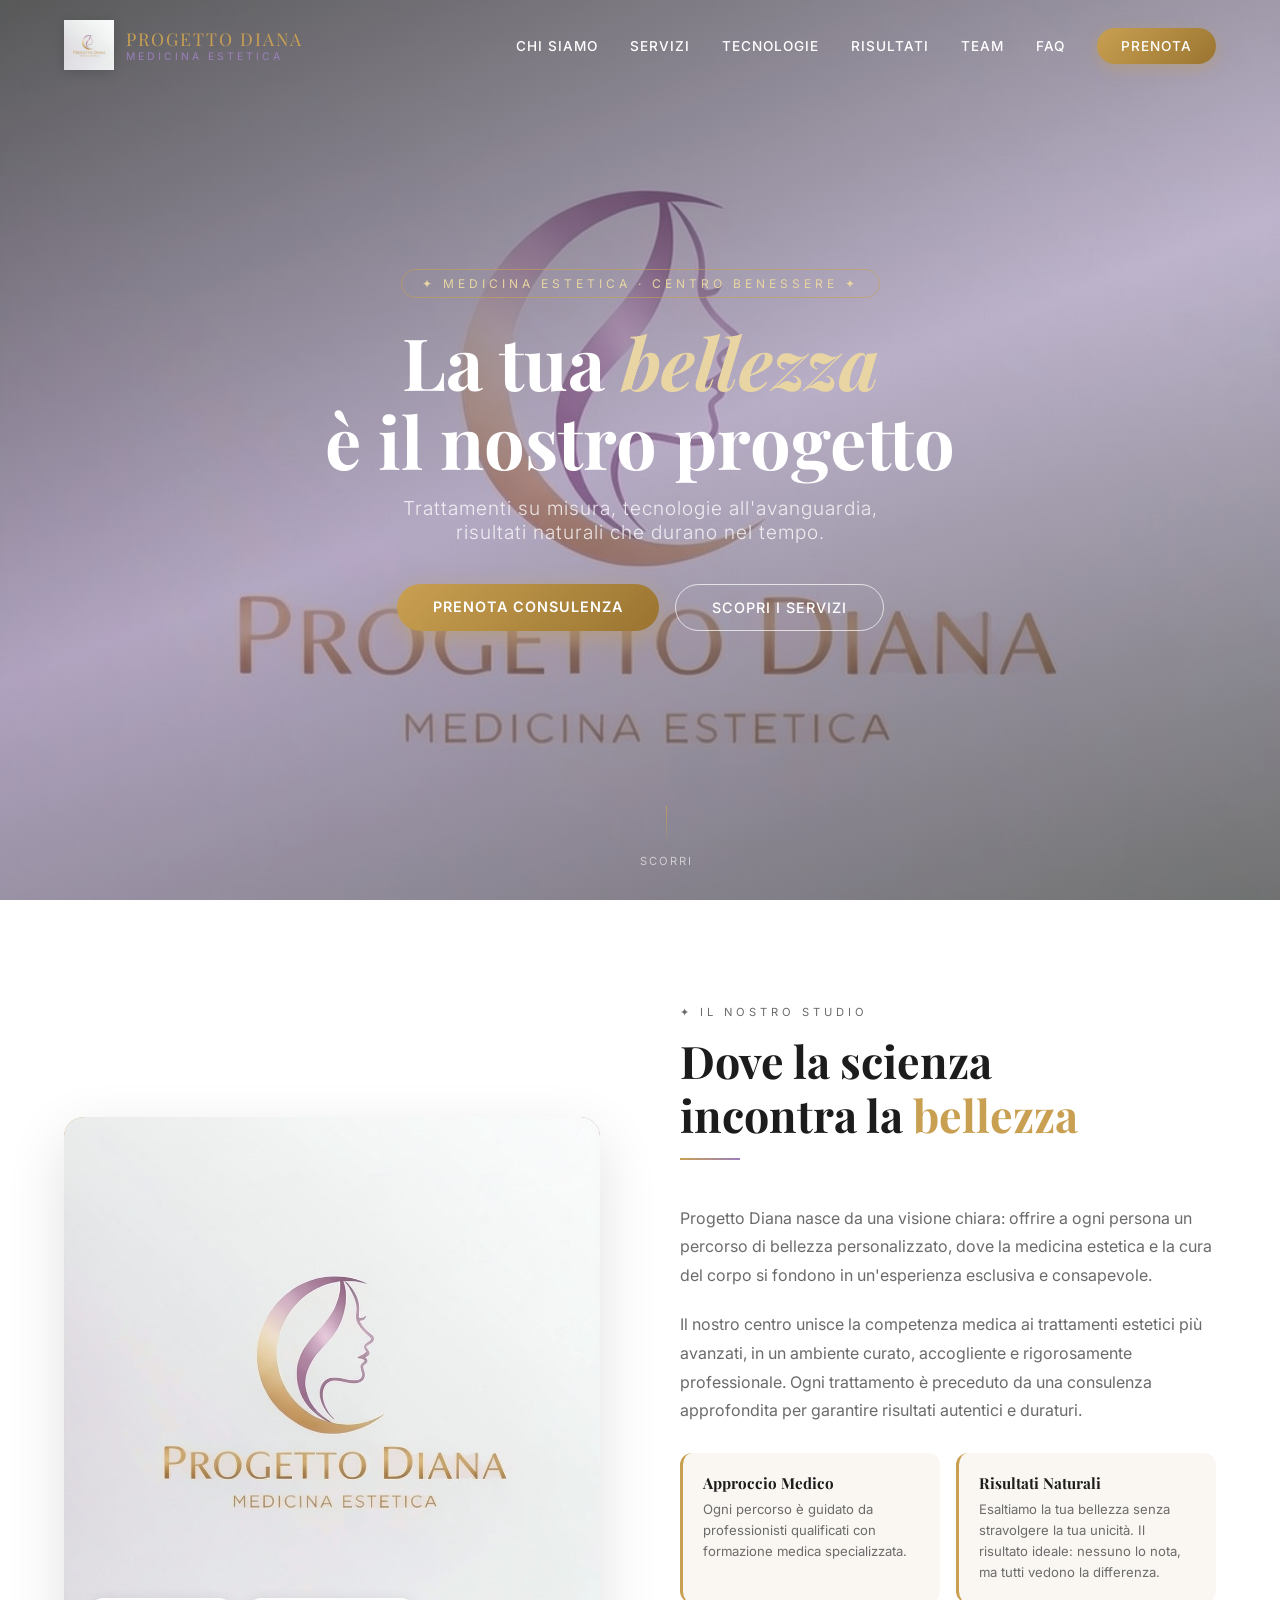
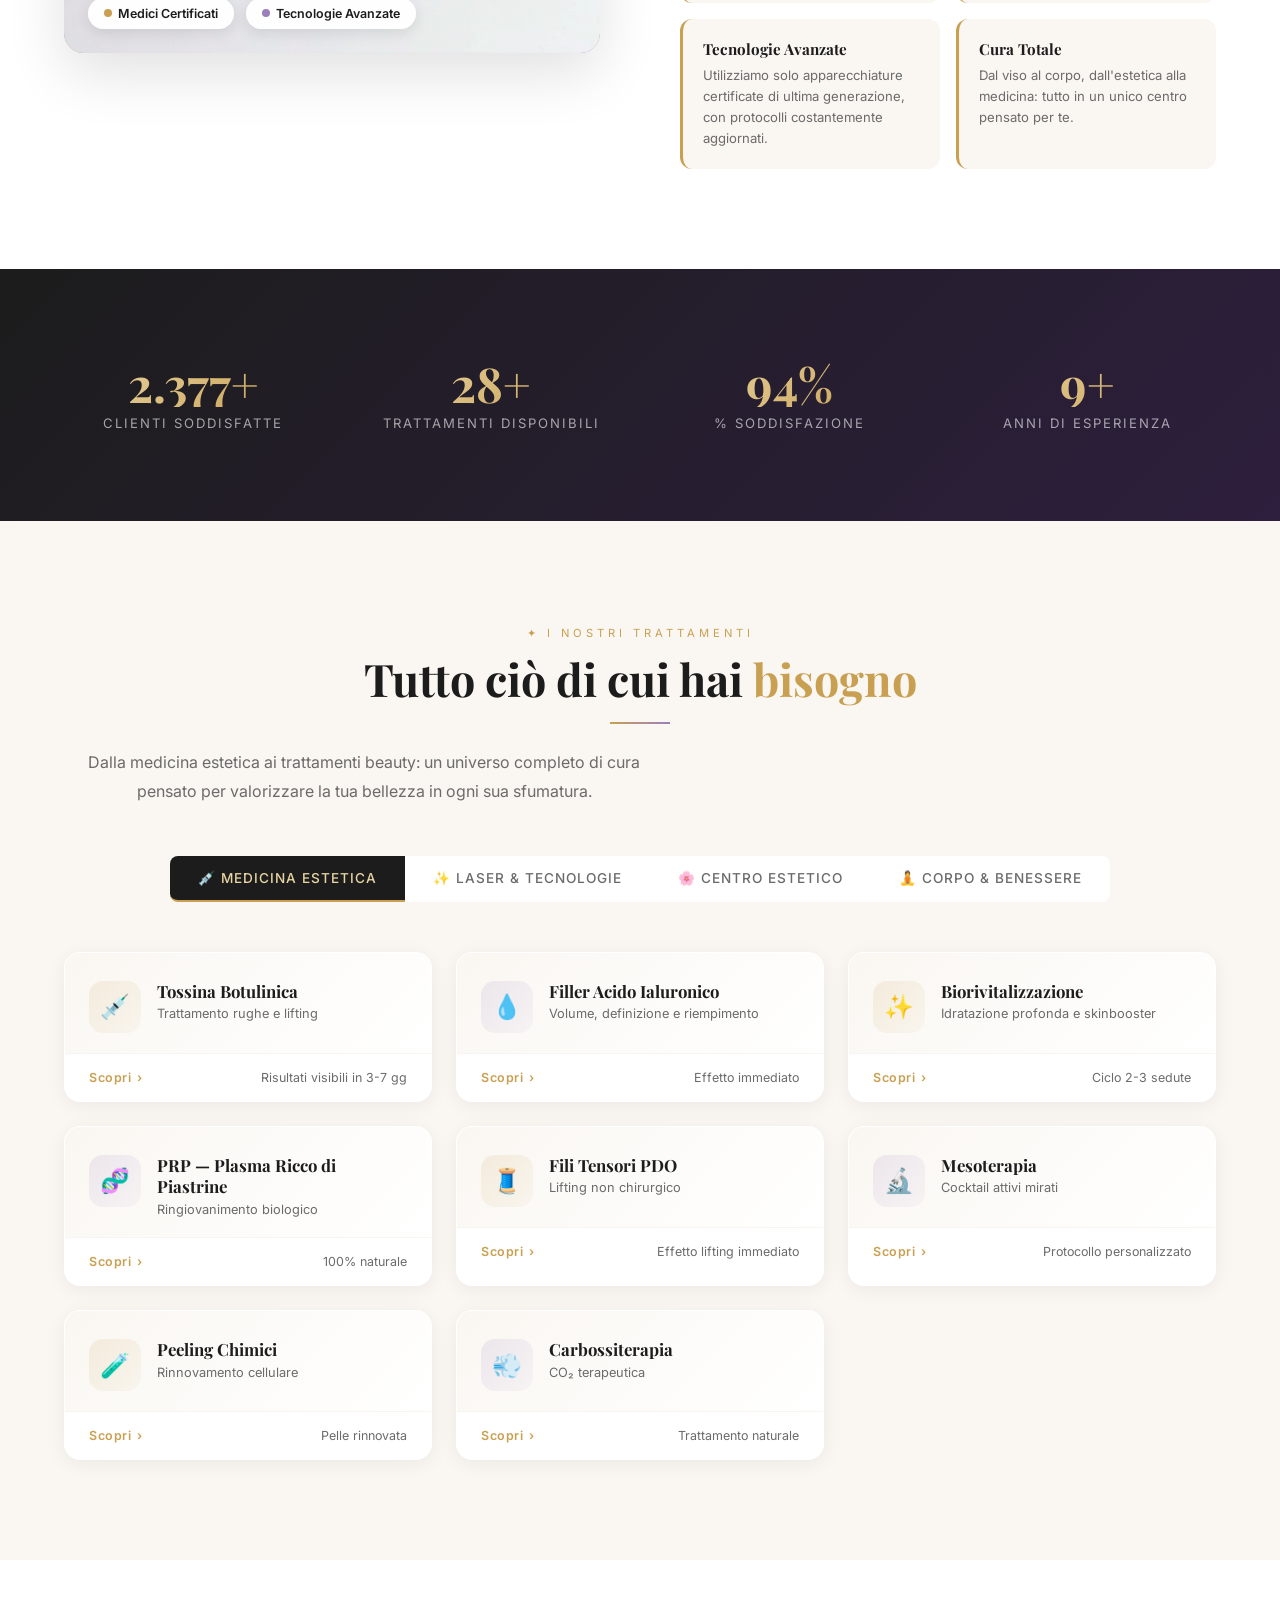
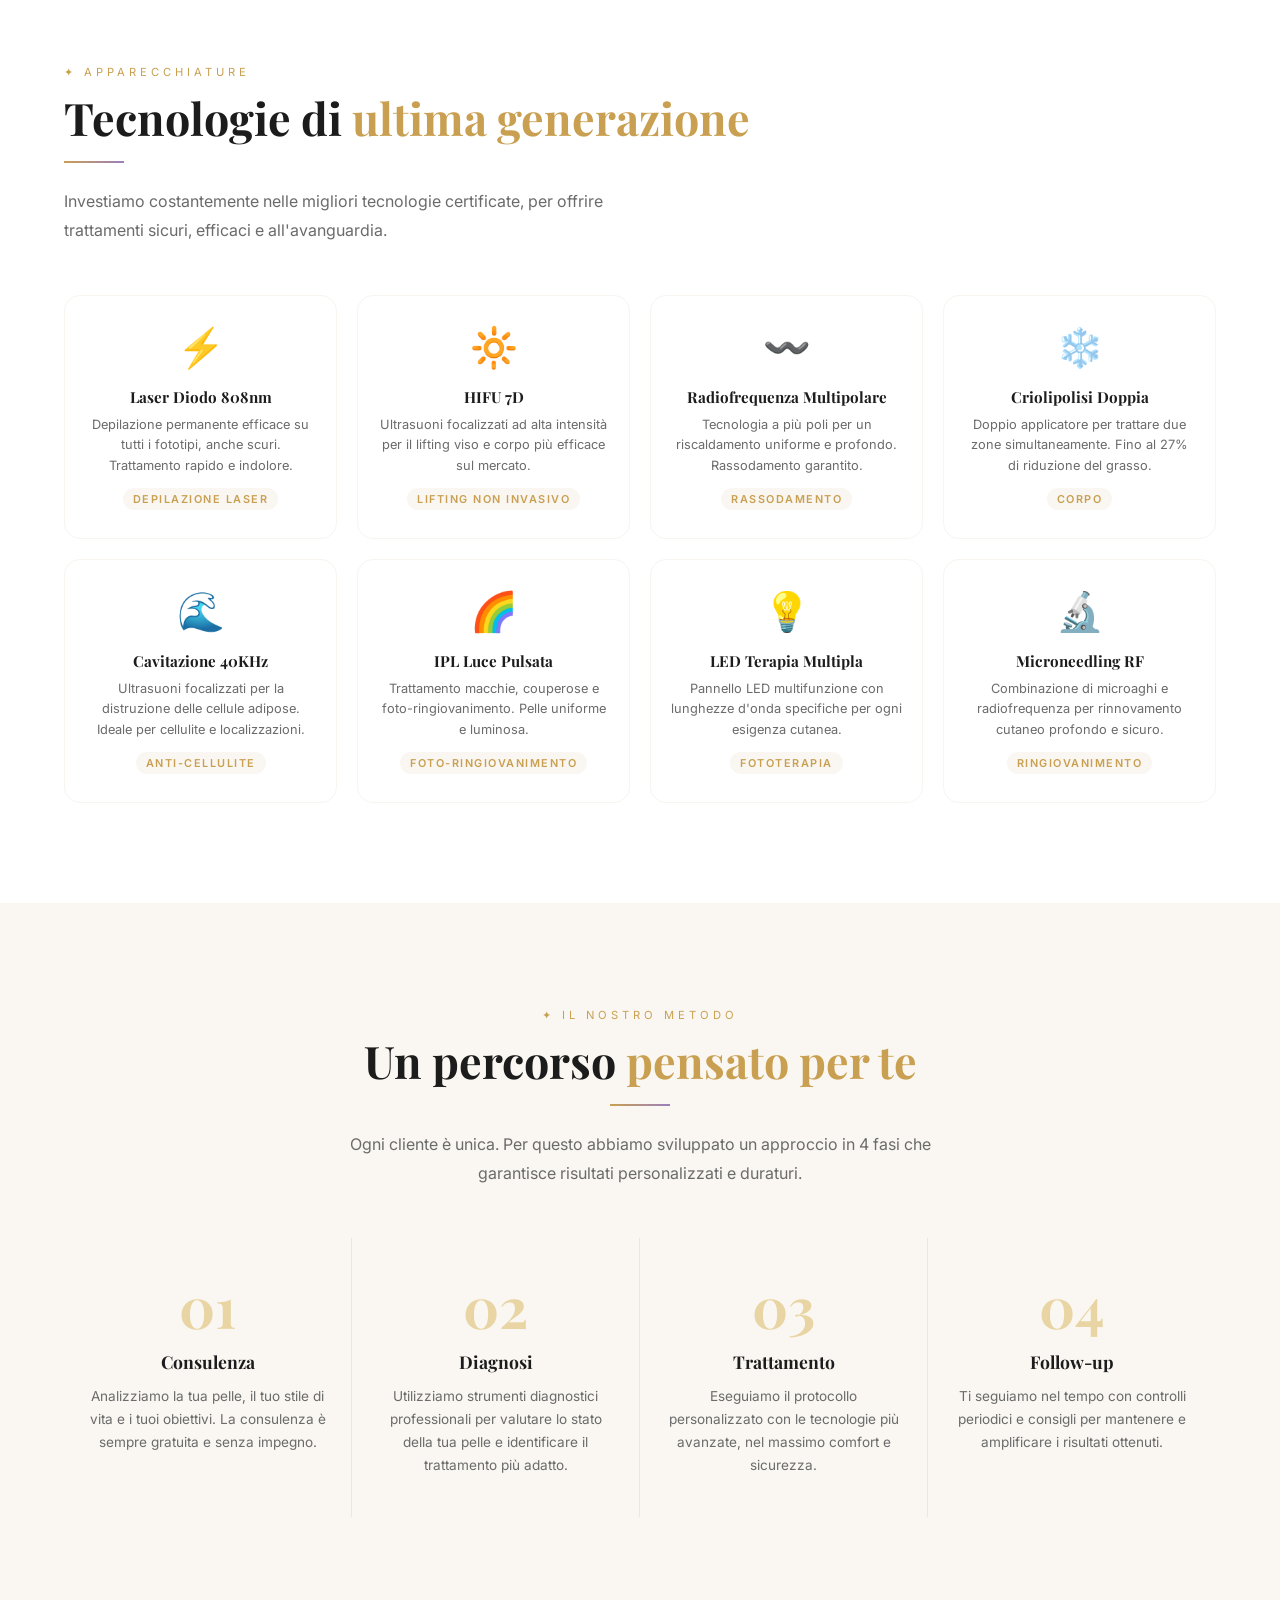
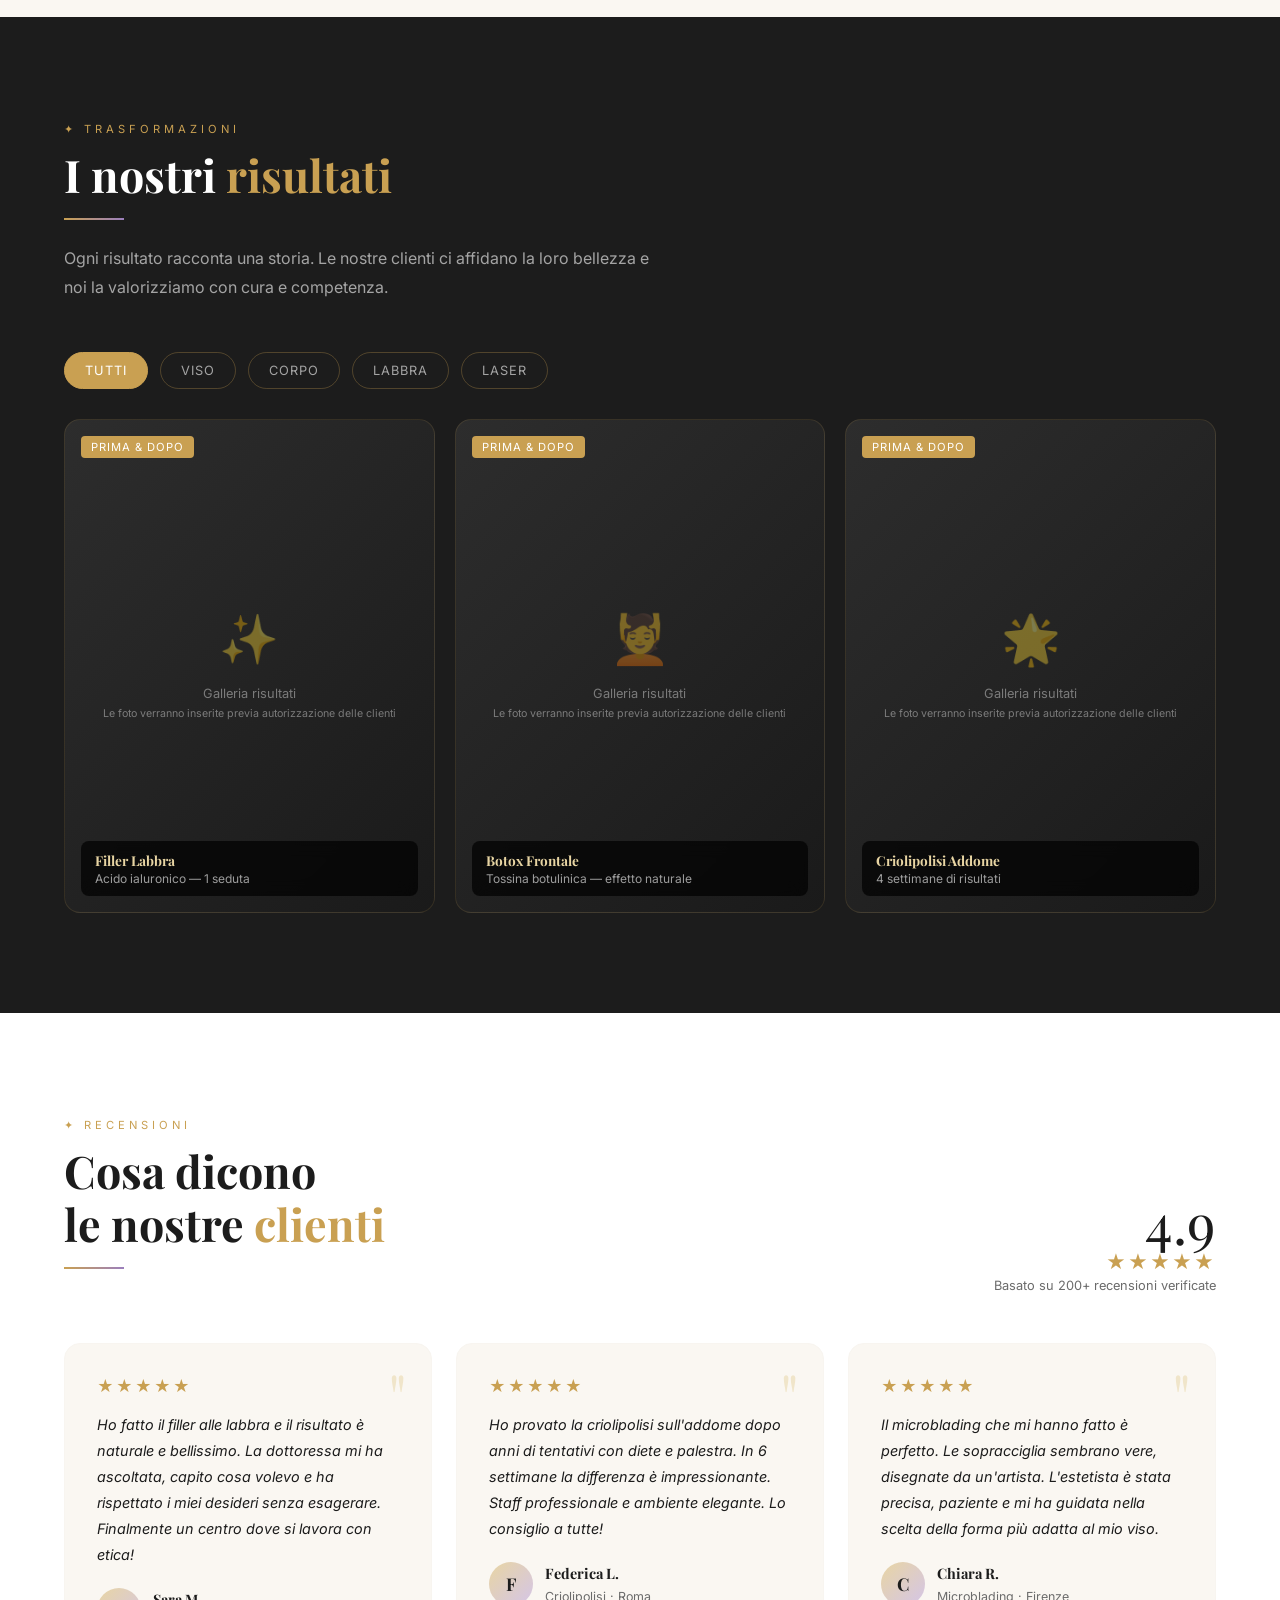
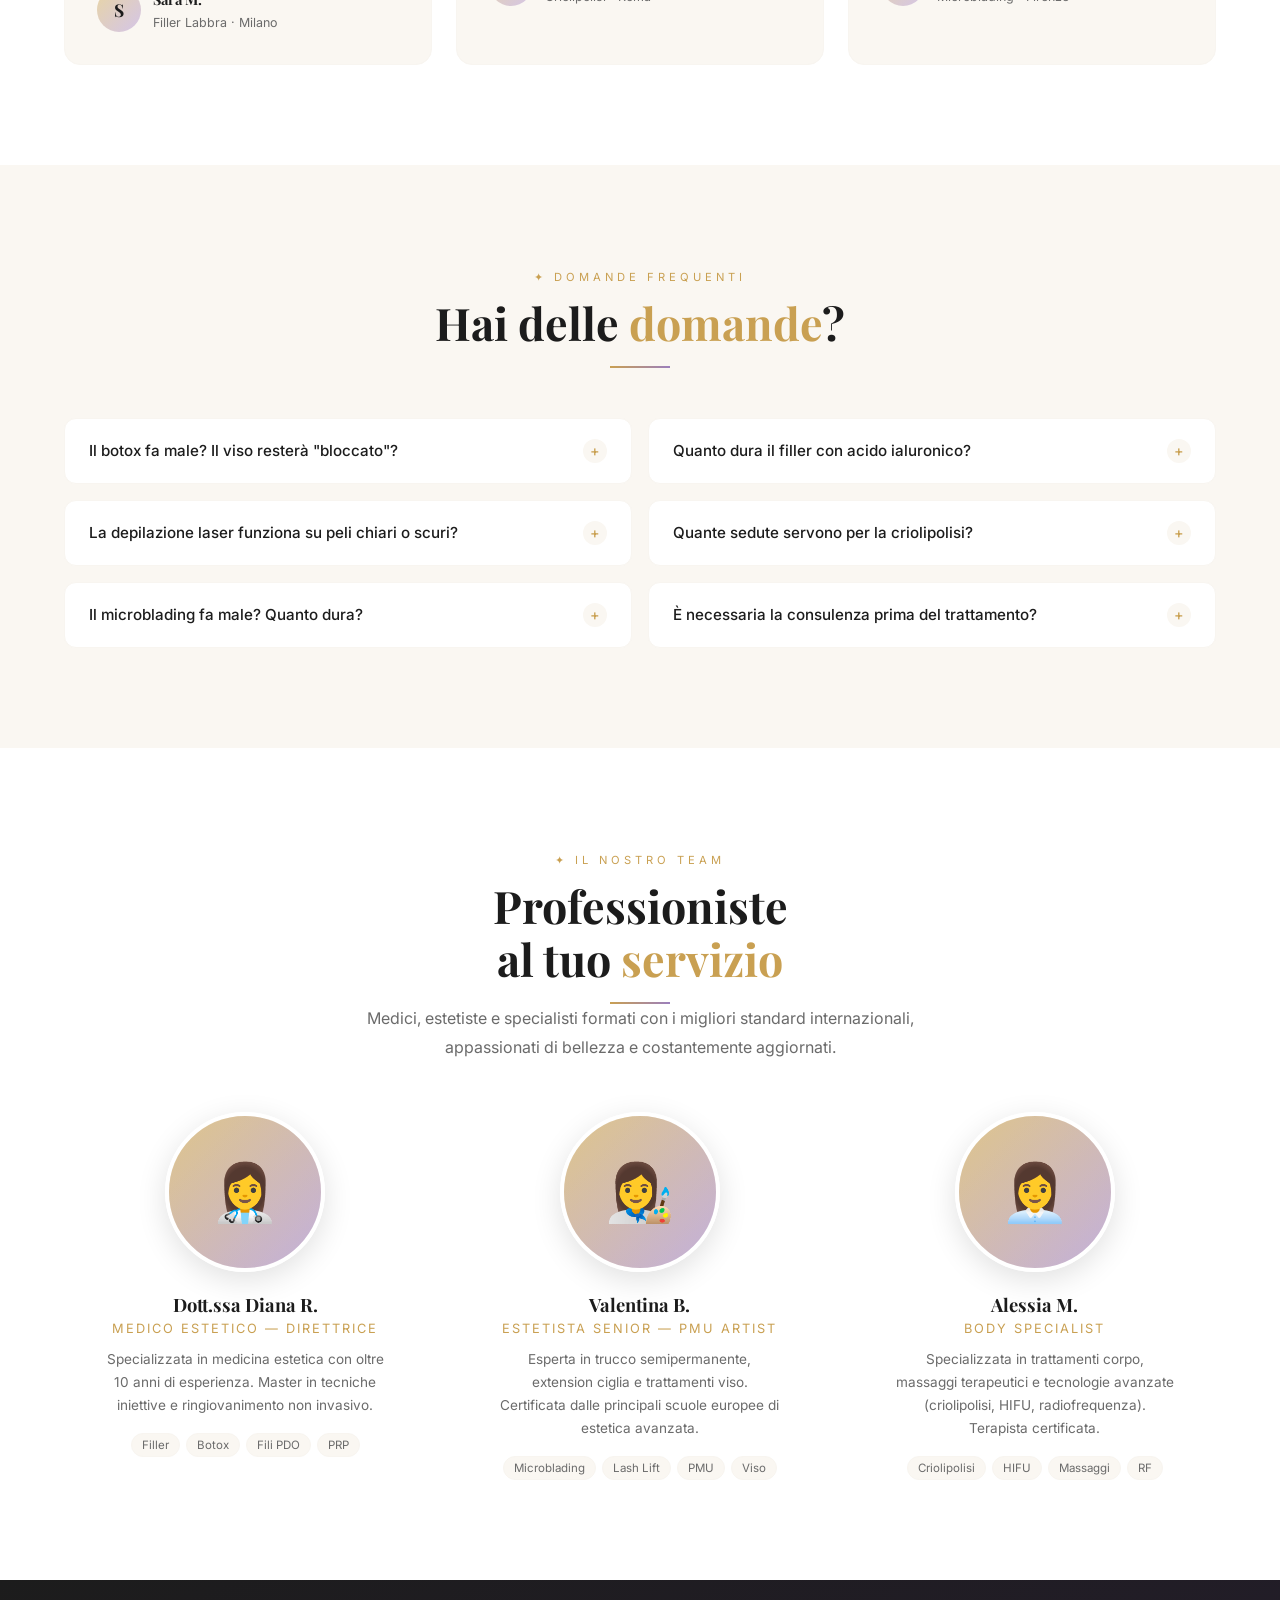
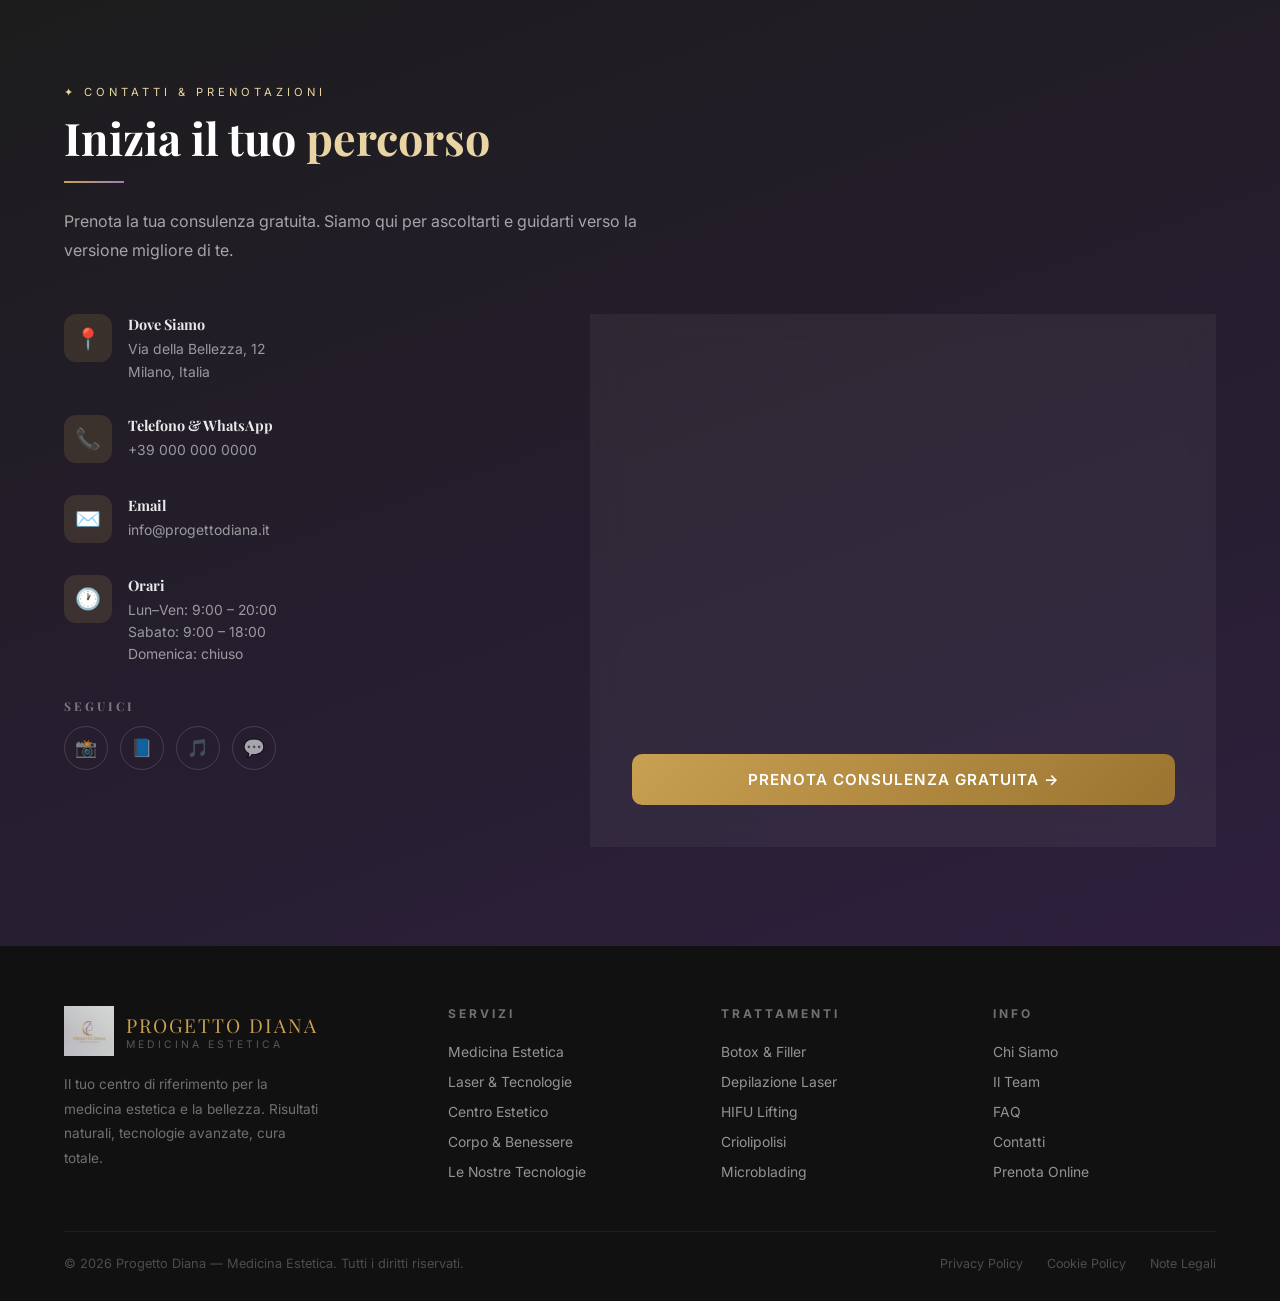
==== index.html @ bbbc9bb2 "Add Italian landing page and assets Add a new one-page Italian landing site for "Progetto Diana — Me" ====
<!DOCTYPE html>
<html lang="it">
<head>
  <meta charset="UTF-8">
  <meta name="viewport" content="width=device-width, initial-scale=1.0">
  <title>Progetto Diana — Medicina Estetica</title>
  <meta name="description" content="Progetto Diana — Centro di medicina estetica e bellezza. Trattamenti viso, corpo, laser, filler, botox e molto altro. Risultati naturali, tecnologia avanzata.">
  <link rel="preconnect" href="https://fonts.googleapis.com">
  <link href="https://fonts.googleapis.com/css2?family=Playfair+Display:ital,wght@0,400;0,600;0,700;1,400&family=Inter:wght@300;400;500;600&display=swap" rel="stylesheet">
  <style>
    :root {
      --gold: #C9A052;
      --gold-light: #E8D5A3;
      --gold-dark: #9A7430;
      --purple: #9B7FBD;
      --purple-light: #D4C5E8;
      --purple-dark: #6B4F8D;
      --dark: #1C1C1C;
      --gray: #6B6B6B;
      --light: #F8F5F0;
      --white: #FFFFFF;
      --cream: #FAF7F2;
    }
    *, *::before, *::after { box-sizing: border-box; margin: 0; padding: 0; }
    html { scroll-behavior: smooth; font-size: 16px; }
    body { font-family: 'Inter', sans-serif; background: var(--cream); color: var(--dark); overflow-x: hidden; }
    h1,h2,h3,h4,h5 { font-family: 'Playfair Display', serif; }
    a { text-decoration: none; color: inherit; }
    img { max-width: 100%; }

    /* LOADER */
    #loader {
      position: fixed; inset: 0; background: var(--dark); display: flex; align-items: center; justify-content: center;
      z-index: 9999; transition: opacity 0.6s ease, visibility 0.6s ease;
    }
    #loader.hidden { opacity: 0; visibility: hidden; }
    .loader-logo { width: 120px; animation: pulse 1.5s ease-in-out infinite; }
    @keyframes pulse { 0%,100%{opacity:0.4;transform:scale(0.95)} 50%{opacity:1;transform:scale(1.05)} }

    /* NAV */
    nav {
      position: fixed; top: 0; left: 0; right: 0; z-index: 1000;
      padding: 20px 5%; display: flex; align-items: center; justify-content: space-between;
      transition: all 0.4s ease;
    }
    nav.scrolled {
      background: rgba(250,247,242,0.97); backdrop-filter: blur(12px);
      padding: 12px 5%; box-shadow: 0 2px 30px rgba(0,0,0,0.08);
    }
    .nav-logo { display: flex; align-items: center; gap: 12px; }
    .nav-logo img { height: 50px; width: auto; filter: drop-shadow(0 2px 6px rgba(0,0,0,0.15)); }
    .nav-logo-text { display: flex; flex-direction: column; }
    .nav-logo-text span:first-child { font-family: 'Playfair Display', serif; font-size: 1.1rem; color: var(--gold); letter-spacing: 2px; text-transform: uppercase; }
    .nav-logo-text span:last-child { font-size: 0.65rem; color: var(--purple); letter-spacing: 3px; text-transform: uppercase; }
    .nav-links { display: flex; gap: 32px; list-style: none; }
    .nav-links a { font-size: 0.85rem; font-weight: 500; letter-spacing: 1px; text-transform: uppercase; color: var(--white); transition: color 0.3s; }
    nav.scrolled .nav-links a { color: var(--dark); }
    .nav-links a:hover { color: var(--gold); }
    .nav-cta {
      background: linear-gradient(135deg, var(--gold), var(--gold-dark));
      color: var(--white) !important; padding: 10px 24px; border-radius: 50px;
      font-size: 0.85rem; font-weight: 600; letter-spacing: 1px; text-transform: uppercase;
      transition: all 0.3s; box-shadow: 0 4px 15px rgba(201,160,82,0.4);
    }
    .nav-cta:hover { transform: translateY(-2px); box-shadow: 0 6px 20px rgba(201,160,82,0.5); }
    .hamburger { display: none; flex-direction: column; gap: 5px; cursor: pointer; z-index: 1001; }
    .hamburger span { width: 24px; height: 2px; background: var(--white); transition: all 0.3s; border-radius: 2px; }
    nav.scrolled .hamburger span { background: var(--dark); }
    .hamburger.open span:nth-child(1) { transform: translateY(7px) rotate(45deg); }
    .hamburger.open span:nth-child(2) { opacity: 0; }
    .hamburger.open span:nth-child(3) { transform: translateY(-7px) rotate(-45deg); }
    .mobile-menu {
      display: none; position: fixed; inset: 0; background: var(--dark); z-index: 999;
      flex-direction: column; align-items: center; justify-content: center; gap: 32px;
    }
    .mobile-menu.open { display: flex; }
    .mobile-menu a { font-family: 'Playfair Display', serif; font-size: 1.8rem; color: var(--white); transition: color 0.3s; }
    .mobile-menu a:hover { color: var(--gold); }

    /* HERO */
    #hero {
      position: relative; height: 100vh; min-height: 600px;
      display: flex; align-items: center; justify-content: center; overflow: hidden;
    }
    #hero-video {
      position: absolute; inset: 0; width: 100%; height: 100%; object-fit: cover; z-index: 0;
    }
    .hero-overlay {
      position: absolute; inset: 0; z-index: 1;
      background: linear-gradient(160deg, rgba(28,28,28,0.7) 0%, rgba(107,79,141,0.4) 50%, rgba(28,28,28,0.6) 100%);
    }
    .hero-content {
      position: relative; z-index: 2; text-align: center; padding: 0 20px; max-width: 800px;
    }
    .hero-tag {
      display: inline-block; border: 1px solid rgba(201,160,82,0.6);
      color: var(--gold-light); font-size: 0.75rem; letter-spacing: 4px; text-transform: uppercase;
      padding: 6px 20px; border-radius: 50px; margin-bottom: 24px;
      animation: fadeUp 0.8s ease both 0.3s;
    }
    .hero-title {
      font-size: clamp(2.4rem, 6vw, 4.5rem); color: var(--white);
      line-height: 1.1; margin-bottom: 16px;
      animation: fadeUp 0.8s ease both 0.5s;
    }
    .hero-title em { color: var(--gold-light); font-style: italic; }
    .hero-sub {
      font-size: clamp(1rem, 2vw, 1.2rem); color: rgba(255,255,255,0.8);
      font-weight: 300; letter-spacing: 1px; margin-bottom: 40px;
      animation: fadeUp 0.8s ease both 0.7s;
    }
    .hero-btns { display: flex; gap: 16px; justify-content: center; flex-wrap: wrap; animation: fadeUp 0.8s ease both 0.9s; }
    .btn-primary {
      background: linear-gradient(135deg, var(--gold), var(--gold-dark));
      color: var(--white); padding: 14px 36px; border-radius: 50px;
      font-weight: 600; font-size: 0.9rem; letter-spacing: 1px; text-transform: uppercase;
      transition: all 0.3s; box-shadow: 0 6px 25px rgba(201,160,82,0.45);
    }
    .btn-primary:hover { transform: translateY(-3px); box-shadow: 0 10px 30px rgba(201,160,82,0.55); }
    .btn-outline {
      border: 1.5px solid rgba(255,255,255,0.7); color: var(--white);
      padding: 14px 36px; border-radius: 50px; font-weight: 500; font-size: 0.9rem;
      letter-spacing: 1px; text-transform: uppercase; transition: all 0.3s;
    }
    .btn-outline:hover { background: rgba(255,255,255,0.15); border-color: var(--gold); color: var(--gold-light); }
    .hero-scroll {
      position: absolute; bottom: 32px; left: 50%; transform: translateX(-50%);
      z-index: 2; display: flex; flex-direction: column; align-items: center; gap: 8px;
      color: rgba(255,255,255,0.6); font-size: 0.7rem; letter-spacing: 2px; text-transform: uppercase;
      animation: fadeUp 1s ease both 1.2s;
    }
    .scroll-line {
      width: 1px; height: 40px;
      background: linear-gradient(to bottom, rgba(201,160,82,0.8), transparent);
      animation: scrollAnim 2s ease-in-out infinite;
    }
    @keyframes scrollAnim { 0%{opacity:1;transform:scaleY(1) translateY(0)} 100%{opacity:0;transform:scaleY(0.5) translateY(20px)} }
    @keyframes fadeUp { from{opacity:0;transform:translateY(30px)} to{opacity:1;transform:translateY(0)} }

    /* SECTIONS */
    section { padding: 100px 5%; }
    .section-tag {
      display: inline-block; font-size: 0.7rem; letter-spacing: 4px; text-transform: uppercase;
      color: var(--gold); margin-bottom: 12px;
    }
    .section-title { font-size: clamp(1.8rem, 3.5vw, 2.8rem); color: var(--dark); margin-bottom: 16px; line-height: 1.2; }
    .section-title span { color: var(--gold); }
    .section-line {
      width: 60px; height: 2px; margin-bottom: 24px;
      background: linear-gradient(to right, var(--gold), var(--purple));
    }
    .section-desc { font-size: 1rem; color: var(--gray); line-height: 1.8; max-width: 600px; }

    /* ABOUT */
    #about { background: var(--white); }
    .about-grid { display: grid; grid-template-columns: 1fr 1fr; gap: 80px; align-items: center; }
    .about-img-wrap {
      position: relative; border-radius: 20px; overflow: hidden;
      box-shadow: 0 20px 60px rgba(0,0,0,0.12);
    }
    .about-img-wrap::before {
      content: ''; position: absolute; inset: -2px; z-index: -1; border-radius: 22px;
      background: linear-gradient(135deg, var(--gold), var(--purple));
    }
    .about-img-wrap img { width: 100%; display: block; border-radius: 18px; }
    .about-badges {
      position: absolute; bottom: 24px; left: 24px; right: 24px;
      display: flex; gap: 12px; flex-wrap: wrap;
    }
    .badge {
      background: rgba(255,255,255,0.95); backdrop-filter: blur(8px);
      border-radius: 50px; padding: 8px 16px; font-size: 0.78rem;
      font-weight: 600; color: var(--dark); box-shadow: 0 4px 15px rgba(0,0,0,0.1);
      display: flex; align-items: center; gap: 6px;
    }
    .badge .dot { width: 8px; height: 8px; border-radius: 50%; }
    .dot-gold { background: var(--gold); }
    .dot-purple { background: var(--purple); }
    .about-text { display: flex; flex-direction: column; gap: 20px; }
    .about-text p { color: var(--gray); line-height: 1.8; }
    .about-values { display: grid; grid-template-columns: 1fr 1fr; gap: 16px; margin-top: 8px; }
    .value-card {
      background: var(--cream); border-radius: 12px; padding: 20px;
      border-left: 3px solid var(--gold); transition: transform 0.3s;
    }
    .value-card:hover { transform: translateX(4px); }
    .value-card h4 { font-size: 0.95rem; color: var(--dark); margin-bottom: 6px; }
    .value-card p { font-size: 0.82rem; color: var(--gray); line-height: 1.6; }

    /* STATS */
    #stats { background: linear-gradient(135deg, var(--dark) 0%, #2d1f3d 100%); padding: 70px 5%; }
    .stats-grid { display: grid; grid-template-columns: repeat(4, 1fr); gap: 40px; text-align: center; }
    .stat-item { padding: 20px; }
    .stat-num {
      font-family: 'Playfair Display', serif; font-size: 3rem; font-weight: 700;
      background: linear-gradient(135deg, var(--gold-light), var(--gold));
      -webkit-background-clip: text; -webkit-text-fill-color: transparent; background-clip: text;
      line-height: 1;
    }
    .stat-label { color: rgba(255,255,255,0.6); font-size: 0.82rem; letter-spacing: 2px; text-transform: uppercase; margin-top: 8px; }
    .stat-sep { width: 1px; background: rgba(255,255,255,0.1); }

    /* SERVICES */
    #servizi { background: var(--cream); }
    .services-header { text-align: center; margin-bottom: 50px; }
    .services-header .section-line { margin: 0 auto 24px; }
    .tab-buttons { display: flex; justify-content: center; gap: 0; margin-bottom: 50px; flex-wrap: wrap; }
    .tab-btn {
      padding: 14px 28px; border: none; background: var(--white); cursor: pointer;
      font-family: 'Inter', sans-serif; font-size: 0.85rem; font-weight: 500; letter-spacing: 1px;
      text-transform: uppercase; color: var(--gray); transition: all 0.3s;
      border-bottom: 2px solid transparent;
    }
    .tab-btn:first-child { border-radius: 8px 0 0 8px; }
    .tab-btn:last-child { border-radius: 0 8px 8px 0; }
    .tab-btn.active { background: var(--dark); color: var(--gold-light); border-bottom-color: var(--gold); }
    .tab-panel { display: none; }
    .tab-panel.active { display: block; }
    .services-grid { display: grid; grid-template-columns: repeat(auto-fill, minmax(280px, 1fr)); gap: 24px; }
    .service-card {
      background: var(--white); border-radius: 16px; overflow: hidden;
      box-shadow: 0 4px 20px rgba(0,0,0,0.06); transition: all 0.3s; cursor: pointer;
      border: 1px solid transparent;
    }
    .service-card:hover { transform: translateY(-6px); box-shadow: 0 12px 40px rgba(0,0,0,0.12); border-color: var(--gold-light); }
    .service-card-header {
      padding: 28px 24px 20px;
      background: linear-gradient(135deg, var(--cream), var(--white));
      display: flex; align-items: flex-start; gap: 16px;
    }
    .service-icon {
      width: 52px; height: 52px; border-radius: 14px; flex-shrink: 0;
      display: flex; align-items: center; justify-content: center; font-size: 1.5rem;
    }
    .icon-gold { background: linear-gradient(135deg, rgba(201,160,82,0.15), rgba(201,160,82,0.05)); }
    .icon-purple { background: linear-gradient(135deg, rgba(155,127,189,0.15), rgba(155,127,189,0.05)); }
    .icon-dark { background: linear-gradient(135deg, rgba(28,28,28,0.08), rgba(28,28,28,0.02)); }
    .service-card-header h3 { font-size: 1.05rem; color: var(--dark); margin-bottom: 4px; line-height: 1.3; }
    .service-card-header p { font-size: 0.8rem; color: var(--gray); }
    .service-card-body { padding: 0 24px; max-height: 0; overflow: hidden; transition: max-height 0.4s ease, padding 0.3s ease; }
    .service-card.expanded .service-card-body { max-height: 300px; padding-bottom: 20px; }
    .service-card-body ul { list-style: none; display: flex; flex-direction: column; gap: 8px; margin-top: 16px; }
    .service-card-body ul li { font-size: 0.85rem; color: var(--gray); display: flex; align-items: flex-start; gap: 8px; line-height: 1.4; }
    .service-card-body ul li::before { content: '→'; color: var(--gold); font-size: 0.75rem; margin-top: 1px; flex-shrink: 0; }
    .service-card-footer { padding: 16px 24px; border-top: 1px solid var(--light); display: flex; justify-content: space-between; align-items: center; }
    .expand-btn { font-size: 0.78rem; color: var(--gold); font-weight: 600; letter-spacing: 0.5px; display: flex; align-items: center; gap: 6px; transition: gap 0.3s; }
    .service-card:hover .expand-btn { gap: 10px; }
    .expand-arrow { transition: transform 0.3s; }
    .service-card.expanded .expand-arrow { transform: rotate(90deg); }

    /* TECH SECTION */
    #tecnologie { background: var(--white); }
    .tech-grid { display: grid; grid-template-columns: repeat(auto-fill, minmax(220px, 1fr)); gap: 20px; margin-top: 50px; }
    .tech-card {
      border: 1px solid var(--light); border-radius: 16px; padding: 28px 20px; text-align: center;
      transition: all 0.3s; position: relative; overflow: hidden;
    }
    .tech-card::before {
      content: ''; position: absolute; inset: 0;
      background: linear-gradient(135deg, rgba(201,160,82,0.05), rgba(155,127,189,0.05));
      opacity: 0; transition: opacity 0.3s;
    }
    .tech-card:hover { transform: translateY(-4px); border-color: var(--gold-light); box-shadow: 0 10px 30px rgba(0,0,0,0.08); }
    .tech-card:hover::before { opacity: 1; }
    .tech-icon { font-size: 2.4rem; margin-bottom: 16px; display: block; }
    .tech-card h3 { font-size: 0.95rem; color: var(--dark); margin-bottom: 8px; }
    .tech-card p { font-size: 0.8rem; color: var(--gray); line-height: 1.6; }
    .tech-badge {
      display: inline-block; margin-top: 12px; font-size: 0.68rem; letter-spacing: 1.5px;
      text-transform: uppercase; padding: 4px 10px; border-radius: 20px;
      background: var(--cream); color: var(--gold); font-weight: 600;
    }

    /* METODO */
    #metodo { background: var(--cream); }
    .metodo-grid { display: grid; grid-template-columns: repeat(4, 1fr); gap: 0; margin-top: 50px; }
    .step {
      padding: 40px 24px; position: relative; text-align: center;
      border-right: 1px solid rgba(201,160,82,0.2); transition: background 0.3s;
    }
    .step:last-child { border-right: none; }
    .step:hover { background: var(--white); }
    .step-num {
      font-family: 'Playfair Display', serif; font-size: 3.5rem; font-weight: 700;
      color: var(--gold-light); line-height: 1; margin-bottom: 16px; display: block;
    }
    .step h3 { font-size: 1.1rem; color: var(--dark); margin-bottom: 12px; }
    .step p { font-size: 0.85rem; color: var(--gray); line-height: 1.7; }

    /* BEFORE AFTER */
    #risultati { background: var(--dark); padding: 100px 5%; }
    #risultati .section-title { color: var(--white); }
    #risultati .section-desc { color: rgba(255,255,255,0.6); }
    .ba-container { margin-top: 50px; }
    .ba-tabs { display: flex; gap: 12px; margin-bottom: 30px; flex-wrap: wrap; }
    .ba-tab {
      padding: 10px 20px; border: 1px solid rgba(201,160,82,0.3); border-radius: 50px;
      font-size: 0.8rem; letter-spacing: 1px; text-transform: uppercase;
      color: rgba(255,255,255,0.6); cursor: pointer; transition: all 0.3s;
    }
    .ba-tab.active { background: var(--gold); border-color: var(--gold); color: var(--white); }
    .ba-grid { display: grid; grid-template-columns: repeat(3, 1fr); gap: 20px; }
    .ba-card {
      border-radius: 16px; overflow: hidden; position: relative;
      aspect-ratio: 3/4; background: linear-gradient(135deg, #2d2d2d, #1a1a1a);
      display: flex; flex-direction: column; align-items: center; justify-content: center;
      border: 1px solid rgba(201,160,82,0.15);
    }
    .ba-card-inner { text-align: center; padding: 20px; }
    .ba-card-inner .ba-icon { font-size: 3rem; margin-bottom: 16px; opacity: 0.4; }
    .ba-card-inner p { color: rgba(255,255,255,0.4); font-size: 0.8rem; line-height: 1.5; }
    .ba-label {
      position: absolute; top: 16px; left: 16px;
      background: var(--gold); color: var(--white); font-size: 0.7rem;
      letter-spacing: 1px; text-transform: uppercase; padding: 4px 10px; border-radius: 4px;
    }
    .ba-treatment {
      position: absolute; bottom: 16px; left: 16px; right: 16px;
      background: rgba(0,0,0,0.7); backdrop-filter: blur(8px);
      border-radius: 8px; padding: 10px 14px;
    }
    .ba-treatment h4 { color: var(--gold-light); font-size: 0.85rem; margin-bottom: 2px; }
    .ba-treatment p { color: rgba(255,255,255,0.6); font-size: 0.75rem; }

    /* TESTIMONIALS */
    #testimonianze { background: var(--white); }
    .reviews-header { display: flex; justify-content: space-between; align-items: flex-end; margin-bottom: 50px; }
    .rating-summary { text-align: right; }
    .big-rating { font-family: 'Playfair Display', serif; font-size: 3.5rem; color: var(--dark); line-height: 1; }
    .stars-row { color: var(--gold); font-size: 1.2rem; letter-spacing: 2px; }
    .rating-label { font-size: 0.8rem; color: var(--gray); margin-top: 4px; }
    .reviews-slider { display: grid; grid-template-columns: repeat(3, 1fr); gap: 24px; }
    .review-card {
      background: var(--cream); border-radius: 16px; padding: 32px;
      border: 1px solid var(--light); transition: all 0.3s; position: relative;
    }
    .review-card:hover { transform: translateY(-4px); box-shadow: 0 12px 40px rgba(0,0,0,0.08); }
    .review-stars { color: var(--gold); font-size: 1rem; letter-spacing: 2px; margin-bottom: 16px; }
    .review-text { font-size: 0.9rem; color: var(--dark); line-height: 1.8; margin-bottom: 20px; font-style: italic; }
    .review-author { display: flex; align-items: center; gap: 12px; }
    .author-avatar {
      width: 44px; height: 44px; border-radius: 50%;
      background: linear-gradient(135deg, var(--gold-light), var(--purple-light));
      display: flex; align-items: center; justify-content: center;
      font-family: 'Playfair Display', serif; font-size: 1.1rem; color: var(--dark); font-weight: 700;
    }
    .author-info h4 { font-size: 0.9rem; color: var(--dark); margin-bottom: 2px; }
    .author-info span { font-size: 0.78rem; color: var(--gray); }
    .review-quote {
      position: absolute; top: 20px; right: 24px;
      font-family: 'Playfair Display', serif; font-size: 4rem; color: var(--gold-light);
      line-height: 1; opacity: 0.5;
    }

    /* FAQ */
    #faq { background: var(--cream); }
    .faq-grid { display: grid; grid-template-columns: 1fr 1fr; gap: 16px; margin-top: 50px; }
    .faq-item {
      background: var(--white); border-radius: 12px; overflow: hidden;
      border: 1px solid var(--light); transition: all 0.3s;
    }
    .faq-item.open { border-color: var(--gold-light); }
    .faq-question {
      padding: 20px 24px; cursor: pointer; display: flex; justify-content: space-between;
      align-items: center; gap: 16px; font-weight: 500; font-size: 0.95rem; color: var(--dark);
    }
    .faq-icon { width: 24px; height: 24px; border-radius: 50%; background: var(--cream); display: flex; align-items: center; justify-content: center; flex-shrink: 0; transition: all 0.3s; font-size: 0.9rem; color: var(--gold); }
    .faq-item.open .faq-icon { background: var(--gold); color: var(--white); transform: rotate(45deg); }
    .faq-answer { max-height: 0; overflow: hidden; transition: max-height 0.4s ease; }
    .faq-item.open .faq-answer { max-height: 200px; }
    .faq-answer p { padding: 0 24px 20px; font-size: 0.87rem; color: var(--gray); line-height: 1.8; }

    /* TEAM */
    #team { background: var(--white); }
    .team-grid { display: grid; grid-template-columns: repeat(3, 1fr); gap: 32px; margin-top: 50px; }
    .team-card {
      text-align: center; transition: transform 0.3s;
    }
    .team-card:hover { transform: translateY(-6px); }
    .team-photo {
      width: 160px; height: 160px; border-radius: 50%; margin: 0 auto 20px;
      background: linear-gradient(135deg, var(--gold-light), var(--purple-light));
      display: flex; align-items: center; justify-content: center;
      font-size: 3.5rem; position: relative; overflow: hidden;
      border: 4px solid var(--white); box-shadow: 0 8px 30px rgba(0,0,0,0.12);
    }
    .team-photo::after {
      content: ''; position: absolute; inset: 0;
      background: linear-gradient(135deg, rgba(201,160,82,0.3), rgba(155,127,189,0.3));
    }
    .team-photo span { position: relative; z-index: 1; }
    .team-card h3 { font-size: 1.15rem; color: var(--dark); margin-bottom: 4px; }
    .team-card .role { font-size: 0.8rem; color: var(--gold); letter-spacing: 2px; text-transform: uppercase; margin-bottom: 12px; }
    .team-card p { font-size: 0.85rem; color: var(--gray); line-height: 1.7; max-width: 280px; margin: 0 auto; }
    .team-specialties { display: flex; flex-wrap: wrap; gap: 6px; justify-content: center; margin-top: 16px; }
    .specialty-tag {
      font-size: 0.72rem; padding: 4px 10px; border-radius: 20px;
      background: var(--cream); color: var(--gray); border: 1px solid var(--light);
    }

    /* BOOKING */
    #prenota { background: linear-gradient(160deg, var(--dark), #2d1f3d); }
    #prenota .section-title { color: var(--white); }
    #prenota .section-desc { color: rgba(255,255,255,0.6); }
    .booking-grid { display: grid; grid-template-columns: 1fr 1.4fr; gap: 80px; align-items: start; margin-top: 50px; }
    .booking-info { display: flex; flex-direction: column; gap: 32px; }
    .contact-item { display: flex; gap: 16px; align-items: flex-start; }
    .contact-icon {
      width: 48px; height: 48px; border-radius: 12px; flex-shrink: 0;
      background: rgba(201,160,82,0.15); display: flex; align-items: center;
      justify-content: center; font-size: 1.3rem;
    }
    .contact-item h4 { color: rgba(255,255,255,0.9); font-size: 0.9rem; margin-bottom: 4px; }
    .contact-item p, .contact-item a { color: rgba(255,255,255,0.55); font-size: 0.87rem; line-height: 1.6; }
    .contact-item a:hover { color: var(--gold); }
    .social-links { display: flex; gap: 12px; }
    .social-link {
      width: 44px; height: 44px; border-radius: 50%; border: 1px solid rgba(255,255,255,0.15);
      display: flex; align-items: center; justify-content: center; font-size: 1.1rem;
      color: rgba(255,255,255,0.6); transition: all 0.3s;
    }
    .social-link:hover { background: var(--gold); border-color: var(--gold); color: var(--white); transform: translateY(-2px); }
    .booking-form { background: rgba(255,255,255,0.05); backdrop-filter: blur(12px); border: 1px solid rgba(255,255,255,0.1); border-radius: 20px; padding: 40px; }
    .form-row { display: grid; grid-template-columns: 1fr 1fr; gap: 16px; }
    .form-group { margin-bottom: 16px; }
    .form-group label { display: block; font-size: 0.78rem; letter-spacing: 1px; text-transform: uppercase; color: rgba(255,255,255,0.5); margin-bottom: 8px; }
    .form-group input, .form-group select, .form-group textarea {
      width: 100%; background: rgba(255,255,255,0.07); border: 1px solid rgba(255,255,255,0.12);
      border-radius: 10px; padding: 12px 16px; color: var(--white); font-family: 'Inter', sans-serif;
      font-size: 0.9rem; transition: all 0.3s; outline: none;
    }
    .form-group input:focus, .form-group select:focus, .form-group textarea:focus { border-color: var(--gold); background: rgba(255,255,255,0.1); }
    .form-group select option { background: var(--dark); }
    .form-group textarea { resize: none; height: 100px; }
    .form-submit { width: 100%; padding: 16px; background: linear-gradient(135deg, var(--gold), var(--gold-dark)); border: none; border-radius: 10px; color: var(--white); font-family: 'Inter', sans-serif; font-size: 0.95rem; font-weight: 600; letter-spacing: 1px; text-transform: uppercase; cursor: pointer; transition: all 0.3s; margin-top: 8px; }
    .form-submit:hover { transform: translateY(-2px); box-shadow: 0 8px 25px rgba(201,160,82,0.4); }
    .form-success { display: none; text-align: center; padding: 40px 20px; }
    .form-success h3 { color: var(--white); font-size: 1.4rem; margin-bottom: 12px; }
    .form-success p { color: rgba(255,255,255,0.6); font-size: 0.9rem; }
    .form-success .success-icon { font-size: 3rem; margin-bottom: 20px; }

    /* FOOTER */
    footer { background: #111; padding: 60px 5% 30px; }
    .footer-grid { display: grid; grid-template-columns: 1.5fr 1fr 1fr 1fr; gap: 50px; margin-bottom: 50px; }
    .footer-brand .nav-logo-text span:first-child { font-size: 1.2rem; }
    .footer-brand p { color: rgba(255,255,255,0.4); font-size: 0.85rem; line-height: 1.8; margin-top: 16px; max-width: 260px; }
    .footer-col h4 { font-family: 'Inter', sans-serif; font-size: 0.75rem; letter-spacing: 3px; text-transform: uppercase; color: rgba(255,255,255,0.4); margin-bottom: 20px; }
    .footer-col ul { list-style: none; display: flex; flex-direction: column; gap: 10px; }
    .footer-col ul li a { font-size: 0.87rem; color: rgba(255,255,255,0.55); transition: color 0.3s; }
    .footer-col ul li a:hover { color: var(--gold); }
    .footer-bottom { border-top: 1px solid rgba(255,255,255,0.06); padding-top: 24px; display: flex; justify-content: space-between; align-items: center; flex-wrap: gap; }
    .footer-bottom p { font-size: 0.8rem; color: rgba(255,255,255,0.25); }
    .footer-legal { display: flex; gap: 24px; }
    .footer-legal a { font-size: 0.78rem; color: rgba(255,255,255,0.25); transition: color 0.3s; }
    .footer-legal a:hover { color: var(--gold); }

    /* FADE IN ANIMATION */
    .fade-in { opacity: 0; transform: translateY(30px); transition: opacity 0.7s ease, transform 0.7s ease; }
    .fade-in.visible { opacity: 1; transform: translateY(0); }

    /* RESPONSIVE */
    @media (max-width: 1024px) {
      .about-grid { grid-template-columns: 1fr; gap: 40px; }
      .stats-grid { grid-template-columns: repeat(2, 1fr); }
      .stat-sep { display: none; }
      .metodo-grid { grid-template-columns: repeat(2, 1fr); }
      .step { border-right: none; border-bottom: 1px solid rgba(201,160,82,0.2); }
      .step:nth-child(even) { border-right: none; }
      .ba-grid { grid-template-columns: repeat(2, 1fr); }
      .reviews-slider { grid-template-columns: 1fr; }
      .team-grid { grid-template-columns: 1fr 1fr; }
      .booking-grid { grid-template-columns: 1fr; gap: 40px; }
      .footer-grid { grid-template-columns: 1fr 1fr; gap: 32px; }
    }
    @media (max-width: 768px) {
      section { padding: 70px 5%; }
      .nav-links, .nav-cta { display: none; }
      .hamburger { display: flex; }
      .stats-grid { grid-template-columns: 1fr 1fr; }
      .faq-grid { grid-template-columns: 1fr; }
      .ba-grid { grid-template-columns: 1fr; }
      .team-grid { grid-template-columns: 1fr; }
      .form-row { grid-template-columns: 1fr; }
      .footer-grid { grid-template-columns: 1fr; gap: 24px; }
      .reviews-header { flex-direction: column; gap: 16px; align-items: flex-start; }
      .about-values { grid-template-columns: 1fr; }
      .metodo-grid { grid-template-columns: 1fr; }
    }
  </style>
</head>
<body>

<!-- LOADER -->
<div id="loader">
  <img src="logo.jpg" alt="Progetto Diana" class="loader-logo">
</div>

<!-- MOBILE MENU -->
<div class="mobile-menu" id="mobileMenu">
  <a href="#about" onclick="closeMobile()">Chi Siamo</a>
  <a href="#servizi" onclick="closeMobile()">Servizi</a>
  <a href="#tecnologie" onclick="closeMobile()">Tecnologie</a>
  <a href="#risultati" onclick="closeMobile()">Risultati</a>
  <a href="#team" onclick="closeMobile()">Team</a>
  <a href="#prenota" onclick="closeMobile()" style="color:var(--gold)">Prenota</a>
</div>

<!-- NAV -->
<nav id="navbar">
  <div class="nav-logo">
    <img src="logo.jpg" alt="Progetto Diana">
    <div class="nav-logo-text">
      <span>Progetto Diana</span>
      <span>Medicina Estetica</span>
    </div>
  </div>
  <ul class="nav-links">
    <li><a href="#about">Chi Siamo</a></li>
    <li><a href="#servizi">Servizi</a></li>
    <li><a href="#tecnologie">Tecnologie</a></li>
    <li><a href="#risultati">Risultati</a></li>
    <li><a href="#team">Team</a></li>
    <li><a href="#faq">FAQ</a></li>
    <li><a href="#prenota" class="nav-cta">Prenota</a></li>
  </ul>
  <div class="hamburger" id="hamburger" onclick="toggleMenu()">
    <span></span><span></span><span></span>
  </div>
</nav>

<!-- HERO -->
<section id="hero">
  <video id="hero-video" autoplay muted loop playsinline poster="logo.jpg">
    <source src="logo-loop.mp4" type="video/mp4">
  </video>
  <div class="hero-overlay"></div>
  <div class="hero-content">
    <div class="hero-tag">✦ Medicina Estetica · Centro Benessere ✦</div>
    <h1 class="hero-title">La tua <em>bellezza</em><br>è il nostro progetto</h1>
    <p class="hero-sub">Trattamenti su misura, tecnologie all'avanguardia,<br>risultati naturali che durano nel tempo.</p>
    <div class="hero-btns">
      <a href="#prenota" class="btn-primary">Prenota Consulenza</a>
      <a href="#servizi" class="btn-outline">Scopri i Servizi</a>
    </div>
  </div>
  <div class="hero-scroll">
    <div class="scroll-line"></div>
    <span>Scorri</span>
  </div>
</section>

<!-- ABOUT -->
<section id="about">
  <div class="about-grid">
    <div class="about-img-wrap fade-in">
      <img src="logo.jpg" alt="Progetto Diana — Il nostro studio" style="aspect-ratio:1;object-fit:cover;">
      <div class="about-badges">
        <div class="badge"><div class="dot dot-gold"></div> Medici Certificati</div>
        <div class="badge"><div class="dot dot-purple"></div> Tecnologie Avanzate</div>
      </div>
    </div>
    <div class="about-text fade-in">
      <div>
        <p class="section-tag">✦ Il Nostro Studio</p>
        <h2 class="section-title">Dove la scienza<br>incontra la <span>bellezza</span></h2>
        <div class="section-line"></div>
      </div>
      <p>Progetto Diana nasce da una visione chiara: offrire a ogni persona un percorso di bellezza personalizzato, dove la medicina estetica e la cura del corpo si fondono in un'esperienza esclusiva e consapevole.</p>
      <p>Il nostro centro unisce la competenza medica ai trattamenti estetici più avanzati, in un ambiente curato, accogliente e rigorosamente professionale. Ogni trattamento è preceduto da una consulenza approfondita per garantire risultati autentici e duraturi.</p>
      <div class="about-values">
        <div class="value-card">
          <h4>Approccio Medico</h4>
          <p>Ogni percorso è guidato da professionisti qualificati con formazione medica specializzata.</p>
        </div>
        <div class="value-card">
          <h4>Risultati Naturali</h4>
          <p>Esaltiamo la tua bellezza senza stravolgere la tua unicità. Il risultato ideale: nessuno lo nota, ma tutti vedono la differenza.</p>
        </div>
        <div class="value-card">
          <h4>Tecnologie Avanzate</h4>
          <p>Utilizziamo solo apparecchiature certificate di ultima generazione, con protocolli costantemente aggiornati.</p>
        </div>
        <div class="value-card">
          <h4>Cura Totale</h4>
          <p>Dal viso al corpo, dall'estetica alla medicina: tutto in un unico centro pensato per te.</p>
        </div>
      </div>
    </div>
  </div>
</section>

<!-- STATS -->
<div id="stats">
  <div class="stats-grid">
    <div class="stat-item fade-in">
      <div class="stat-num" data-count="2500">0</div>
      <div class="stat-label">Clienti Soddisfatte</div>
    </div>
    <div class="stat-item fade-in">
      <div class="stat-num" data-count="30">0</div>
      <div class="stat-label">Trattamenti Disponibili</div>
    </div>
    <div class="stat-item fade-in">
      <div class="stat-num" data-count="98">0</div>
      <div class="stat-label">% Soddisfazione</div>
    </div>
    <div class="stat-item fade-in">
      <div class="stat-num" data-count="10">0</div>
      <div class="stat-label">Anni di Esperienza</div>
    </div>
  </div>
</div>

<!-- SERVICES -->
<section id="servizi">
  <div class="services-header fade-in">
    <p class="section-tag">✦ I Nostri Trattamenti</p>
    <h2 class="section-title">Tutto ciò di cui hai <span>bisogno</span></h2>
    <div class="section-line"></div>
    <p class="section-desc">Dalla medicina estetica ai trattamenti beauty: un universo completo di cura pensato per valorizzare la tua bellezza in ogni sua sfumatura.</p>
  </div>
  <div class="tab-buttons fade-in">
    <button class="tab-btn active" onclick="switchTab(event,'medicina')">💉 Medicina Estetica</button>
    <button class="tab-btn" onclick="switchTab(event,'laser')">✨ Laser &amp; Tecnologie</button>
    <button class="tab-btn" onclick="switchTab(event,'estetica')">🌸 Centro Estetico</button>
    <button class="tab-btn" onclick="switchTab(event,'corpo')">🧘 Corpo &amp; Benessere</button>
  </div>

  <!-- MEDICINA ESTETICA -->
  <div class="tab-panel active" id="tab-medicina">
    <div class="services-grid">
      <div class="service-card" onclick="toggleCard(this)">
        <div class="service-card-header">
          <div class="service-icon icon-gold">💉</div>
          <div><h3>Tossina Botulinica</h3><p>Trattamento rughe e lifting</p></div>
        </div>
        <div class="service-card-body">
          <ul>
            <li>Rughe frontali, glabella e zampe di gallina</li>
            <li>Lifting non chirurgico del sopracciglio</li>
            <li>Sorriso gengivale e bunny lines</li>
            <li>Iperidrosi (sudorazione eccessiva)</li>
            <li>Bruxismo e tensione mandibolare</li>
          </ul>
        </div>
        <div class="service-card-footer">
          <span class="expand-btn">Scopri <span class="expand-arrow">›</span></span>
          <span style="font-size:0.78rem;color:var(--gray)">Risultati visibili in 3-7 gg</span>
        </div>
      </div>
      <div class="service-card" onclick="toggleCard(this)">
        <div class="service-card-header">
          <div class="service-icon icon-purple">💧</div>
          <div><h3>Filler Acido Ialuronico</h3><p>Volume, definizione e riempimento</p></div>
        </div>
        <div class="service-card-body">
          <ul>
            <li>Labbra: volume, definizione, idratazione</li>
            <li>Zigomi e guance per un ovale armonioso</li>
            <li>Rhinofiller — rinoplastica senza chirurgia</li>
            <li>Rughe nasogeniene e del sorriso</li>
            <li>Occhiaie, solco lacrimale, mento</li>
          </ul>
        </div>
        <div class="service-card-footer">
          <span class="expand-btn">Scopri <span class="expand-arrow">›</span></span>
          <span style="font-size:0.78rem;color:var(--gray)">Effetto immediato</span>
        </div>
      </div>
      <div class="service-card" onclick="toggleCard(this)">
        <div class="service-card-header">
          <div class="service-icon icon-gold">✨</div>
          <div><h3>Biorivitalizzazione</h3><p>Idratazione profonda e skinbooster</p></div>
        </div>
        <div class="service-card-body">
          <ul>
            <li>Skinbooster con acido ialuronico reticolato</li>
            <li>Trattamenti per viso, collo, décolleté e mani</li>
            <li>Luminosità, compattezza ed elasticità</li>
            <li>Profhilo e Juvederm Volite</li>
          </ul>
        </div>
        <div class="service-card-footer">
          <span class="expand-btn">Scopri <span class="expand-arrow">›</span></span>
          <span style="font-size:0.78rem;color:var(--gray)">Ciclo 2-3 sedute</span>
        </div>
      </div>
      <div class="service-card" onclick="toggleCard(this)">
        <div class="service-card-header">
          <div class="service-icon icon-purple">🧬</div>
          <div><h3>PRP — Plasma Ricco di Piastrine</h3><p>Ringiovanimento biologico</p></div>
        </div>
        <div class="service-card-body">
          <ul>
            <li>Ringiovanimento e rigenerazione viso</li>
            <li>Tricologia: contrasto alopecia e diradamento</li>
            <li>Stimolazione naturale del collagene</li>
            <li>Efficace su cicatrici e smagliature</li>
          </ul>
        </div>
        <div class="service-card-footer">
          <span class="expand-btn">Scopri <span class="expand-arrow">›</span></span>
          <span style="font-size:0.78rem;color:var(--gray)">100% naturale</span>
        </div>
      </div>
      <div class="service-card" onclick="toggleCard(this)">
        <div class="service-card-header">
          <div class="service-icon icon-gold">🧵</div>
          <div><h3>Fili Tensori PDO</h3><p>Lifting non chirurgico</p></div>
        </div>
        <div class="service-card-body">
          <ul>
            <li>Ridefinizione dell'ovale del viso</li>
            <li>Lifting guance, zigomi e collo</li>
            <li>Stimolazione del collagene endogeno</li>
            <li>Risultati visibili subito, che migliorano nel tempo</li>
          </ul>
        </div>
        <div class="service-card-footer">
          <span class="expand-btn">Scopri <span class="expand-arrow">›</span></span>
          <span style="font-size:0.78rem;color:var(--gray)">Effetto lifting immediato</span>
        </div>
      </div>
      <div class="service-card" onclick="toggleCard(this)">
        <div class="service-card-header">
          <div class="service-icon icon-purple">🔬</div>
          <div><h3>Mesoterapia</h3><p>Cocktail attivi mirati</p></div>
        </div>
        <div class="service-card-body">
          <ul>
            <li>Mesoterapia viso anti-age e illuminante</li>
            <li>Tricologia: perdita capelli e diradamento</li>
            <li>Corpo: cellulite e localizzazioni adipose</li>
            <li>Formulazioni personalizzate per ogni esigenza</li>
          </ul>
        </div>
        <div class="service-card-footer">
          <span class="expand-btn">Scopri <span class="expand-arrow">›</span></span>
          <span style="font-size:0.78rem;color:var(--gray)">Protocollo personalizzato</span>
        </div>
      </div>
      <div class="service-card" onclick="toggleCard(this)">
        <div class="service-card-header">
          <div class="service-icon icon-gold">🧪</div>
          <div><h3>Peeling Chimici</h3><p>Rinnovamento cellulare</p></div>
        </div>
        <div class="service-card-body">
          <ul>
            <li>Superficiali: glicolico, mandorla, lattico</li>
            <li>Medi: TCA, Jessner — per macchie e photo-aging</li>
            <li>Trattamento acne e cicatrici post-acneiche</li>
            <li>Omogeneizzazione del tono cutaneo</li>
          </ul>
        </div>
        <div class="service-card-footer">
          <span class="expand-btn">Scopri <span class="expand-arrow">›</span></span>
          <span style="font-size:0.78rem;color:var(--gray)">Pelle rinnovata</span>
        </div>
      </div>
      <div class="service-card" onclick="toggleCard(this)">
        <div class="service-card-header">
          <div class="service-icon icon-purple">💨</div>
          <div><h3>Carbossiterapia</h3><p>CO₂ terapeutica</p></div>
        </div>
        <div class="service-card-body">
          <ul>
            <li>Cellulite e adiposità localizzate</li>
            <li>Trattamento occhiaie e rilassamento cutaneo</li>
            <li>Rassodamento corporeo e viso</li>
            <li>Stimolazione microcircolo</li>
          </ul>
        </div>
        <div class="service-card-footer">
          <span class="expand-btn">Scopri <span class="expand-arrow">›</span></span>
          <span style="font-size:0.78rem;color:var(--gray)">Trattamento naturale</span>
        </div>
      </div>
    </div>
  </div>

  <!-- LASER -->
  <div class="tab-panel" id="tab-laser">
    <div class="services-grid">
      <div class="service-card" onclick="toggleCard(this)">
        <div class="service-card-header">
          <div class="service-icon icon-gold">⚡</div>
          <div><h3>Laser Diodo 808nm</h3><p>Depilazione permanente</p></div>
        </div>
        <div class="service-card-body">
          <ul>
            <li>Depilazione definitiva su viso e corpo</li>
            <li>Efficace su tutti i fototipi cutanei</li>
            <li>Tecnologia a impulsi lunghi — indolore</li>
            <li>Gambe, ascelle, inguine, labbro, collo</li>
          </ul>
        </div>
        <div class="service-card-footer">
          <span class="expand-btn">Scopri <span class="expand-arrow">›</span></span>
          <span style="font-size:0.78rem;color:var(--gray)">Risultati permanenti</span>
        </div>
      </div>
      <div class="service-card" onclick="toggleCard(this)">
        <div class="service-card-header">
          <div class="service-icon icon-purple">🔆</div>
          <div><h3>HIFU — Ultrasuoni Focalizzati</h3><p>Lifting non invasivo</p></div>
        </div>
        <div class="service-card-body">
          <ul>
            <li>Lifting viso e collo senza chirurgia</li>
            <li>Rassodamento décolleté e corpo</li>
            <li>Stimolazione del collagene in profondità</li>
            <li>Zero downtime — effetto progressivo</li>
          </ul>
        </div>
        <div class="service-card-footer">
          <span class="expand-btn">Scopri <span class="expand-arrow">›</span></span>
          <span style="font-size:0.78rem;color:var(--gray)">1 seduta = lifting</span>
        </div>
      </div>
      <div class="service-card" onclick="toggleCard(this)">
        <div class="service-card-header">
          <div class="service-icon icon-gold">〰️</div>
          <div><h3>Radiofrequenza Multipolare</h3><p>Rassodamento e rimodellamento</p></div>
        </div>
        <div class="service-card-body">
          <ul>
            <li>Rassodamento viso, collo e corpo</li>
            <li>Riduzione della cellulite</li>
            <li>Stimolazione elastina e collagene</li>
            <li>Trattamento smagliature</li>
          </ul>
        </div>
        <div class="service-card-footer">
          <span class="expand-btn">Scopri <span class="expand-arrow">›</span></span>
          <span style="font-size:0.78rem;color:var(--gray)">No downtime</span>
        </div>
      </div>
      <div class="service-card" onclick="toggleCard(this)">
        <div class="service-card-header">
          <div class="service-icon icon-purple">❄️</div>
          <div><h3>Criolipolisi</h3><p>Eliminazione adiposità localizzate</p></div>
        </div>
        <div class="service-card-body">
          <ul>
            <li>Distruzione selettiva delle cellule adipose</li>
            <li>Addome, fianchi, cosce, braccia, doppio mento</li>
            <li>Non invasiva — nessuna anestesia</li>
            <li>Risultati visibili dalle 4-6 settimane</li>
          </ul>
        </div>
        <div class="service-card-footer">
          <span class="expand-btn">Scopri <span class="expand-arrow">›</span></span>
          <span style="font-size:0.78rem;color:var(--gray)">Riduzione fino al 27%</span>
        </div>
      </div>
      <div class="service-card" onclick="toggleCard(this)">
        <div class="service-card-header">
          <div class="service-icon icon-gold">🌊</div>
          <div><h3>Cavitazione Ultrasonica</h3><p>Modellamento corpo</p></div>
        </div>
        <div class="service-card-body">
          <ul>
            <li>Riduzione cellulite e adiposità</li>
            <li>Trattamento addome, cosce e glutei</li>
            <li>Combinabile con radiofrequenza per potenziare</li>
            <li>Drenaggio linfatico post-trattamento</li>
          </ul>
        </div>
        <div class="service-card-footer">
          <span class="expand-btn">Scopri <span class="expand-arrow">›</span></span>
          <span style="font-size:0.78rem;color:var(--gray)">Ciclo 6-8 sedute</span>
        </div>
      </div>
      <div class="service-card" onclick="toggleCard(this)">
        <div class="service-card-header">
          <div class="service-icon icon-purple">🌈</div>
          <div><h3>Luce Pulsata IPL</h3><p>Foto-ringiovanimento</p></div>
        </div>
        <div class="service-card-body">
          <ul>
            <li>Macchie solari e iperpigmentazioni</li>
            <li>Couperose e capillari dilatati</li>
            <li>Foto-ringiovanimento cutaneo</li>
            <li>Uniformizzazione del tono del viso</li>
          </ul>
        </div>
        <div class="service-card-footer">
          <span class="expand-btn">Scopri <span class="expand-arrow">›</span></span>
          <span style="font-size:0.78rem;color:var(--gray)">Pelle uniforme</span>
        </div>
      </div>
      <div class="service-card" onclick="toggleCard(this)">
        <div class="service-card-header">
          <div class="service-icon icon-gold">💡</div>
          <div><h3>LED Therapy</h3><p>Trattamento luminoso multifunzione</p></div>
        </div>
        <div class="service-card-body">
          <ul>
            <li>LED rosso: anti-age e stimolazione collagene</li>
            <li>LED blu: acne e trattamento antibatterico</li>
            <li>LED giallo: calmante e anti-rossore</li>
            <li>Ideale in abbinamento ad altri trattamenti</li>
          </ul>
        </div>
        <div class="service-card-footer">
          <span class="expand-btn">Scopri <span class="expand-arrow">›</span></span>
          <span style="font-size:0.78rem;color:var(--gray)">Indolore e rilassante</span>
        </div>
      </div>
    </div>
  </div>

  <!-- ESTETICA -->
  <div class="tab-panel" id="tab-estetica">
    <div class="services-grid">
      <div class="service-card" onclick="toggleCard(this)">
        <div class="service-card-header">
          <div class="service-icon icon-gold">🌿</div>
          <div><h3>Trattamenti Viso</h3><p>Pulizia, idratazione, anti-age</p></div>
        </div>
        <div class="service-card-body">
          <ul>
            <li>Pulizia profonda del viso con estrattore</li>
            <li>Idratazione intensa e trattamento nutriente</li>
            <li>Anti-age con principi attivi concentrati</li>
            <li>Trattamento acne e pelle mista-grassa</li>
            <li>Microdermabrasione e ossigenoterapia</li>
          </ul>
        </div>
        <div class="service-card-footer">
          <span class="expand-btn">Scopri <span class="expand-arrow">›</span></span>
          <span style="font-size:0.78rem;color:var(--gray)">Personalizzato</span>
        </div>
      </div>
      <div class="service-card" onclick="toggleCard(this)">
        <div class="service-card-header">
          <div class="service-icon icon-purple">🖊️</div>
          <div><h3>Trucco Semipermanente</h3><p>PMU — Permanent Make Up</p></div>
        </div>
        <div class="service-card-body">
          <ul>
            <li>Microblading: sopracciglia hair stroke</li>
            <li>Powder Brow / Ombre Brow</li>
            <li>Blush Lips: labbra colorate e definite</li>
            <li>Eye liner semipermanente</li>
            <li>Retouching e correzioni</li>
          </ul>
        </div>
        <div class="service-card-footer">
          <span class="expand-btn">Scopri <span class="expand-arrow">›</span></span>
          <span style="font-size:0.78rem;color:var(--gray)">Dura 1-2 anni</span>
        </div>
      </div>
      <div class="service-card" onclick="toggleCard(this)">
        <div class="service-card-header">
          <div class="service-icon icon-gold">👁️</div>
          <div><h3>Ciglia &amp; Sopracciglia</h3><p>Extension, laminazione, henna</p></div>
        </div>
        <div class="service-card-body">
          <ul>
            <li>Extension ciglia: classic, volume, mega volume</li>
            <li>Lash Lift e Lash Filler</li>
            <li>Laminazione sopracciglia</li>
            <li>Henna sopracciglia e design</li>
            <li>Tinte e mapping professionale</li>
          </ul>
        </div>
        <div class="service-card-footer">
          <span class="expand-btn">Scopri <span class="expand-arrow">›</span></span>
          <span style="font-size:0.78rem;color:var(--gray)">Sguardo intenso</span>
        </div>
      </div>
      <div class="service-card" onclick="toggleCard(this)">
        <div class="service-card-header">
          <div class="service-icon icon-purple">💅</div>
          <div><h3>Nail Care</h3><p>Manicure, pedicure, ricostruzione</p></div>
        </div>
        <div class="service-card-body">
          <ul>
            <li>Manicure e pedicure classiche</li>
            <li>Smalto semipermanente gel</li>
            <li>Ricostruzione unghie in gel e acrilico</li>
            <li>Nail art e decorazioni su misura</li>
            <li>Pedicure estetica e curativa</li>
          </ul>
        </div>
        <div class="service-card-footer">
          <span class="expand-btn">Scopri <span class="expand-arrow">›</span></span>
          <span style="font-size:0.78rem;color:var(--gray)">Mani perfette</span>
        </div>
      </div>
      <div class="service-card" onclick="toggleCard(this)">
        <div class="service-card-header">
          <div class="service-icon icon-gold">🕯️</div>
          <div><h3>Epilazione</h3><p>Ceretta italiana e orientale</p></div>
        </div>
        <div class="service-card-body">
          <ul>
            <li>Ceretta italiana tradizionale</li>
            <li>Ceretta orientale liposolubile (meno dolorosa)</li>
            <li>Epilazione full body</li>
            <li>Viso, ascelle, gambe, inguine, schiena</li>
          </ul>
        </div>
        <div class="service-card-footer">
          <span class="expand-btn">Scopri <span class="expand-arrow">›</span></span>
          <span style="font-size:0.78rem;color:var(--gray)">Pelle setosa</span>
        </div>
      </div>
    </div>
  </div>

  <!-- CORPO -->
  <div class="tab-panel" id="tab-corpo">
    <div class="services-grid">
      <div class="service-card" onclick="toggleCard(this)">
        <div class="service-card-header">
          <div class="service-icon icon-gold">🌸</div>
          <div><h3>Massaggi Terapeutici</h3><p>Relax, decontratturazione, drenaggio</p></div>
        </div>
        <div class="service-card-body">
          <ul>
            <li>Massaggio rilassante e decontratturante</li>
            <li>Drenaggio linfatico manuale (Vodder)</li>
            <li>Hot Stone Massage</li>
            <li>Massaggio anticellulite</li>
            <li>Massaggio ayurvedico</li>
          </ul>
        </div>
        <div class="service-card-footer">
          <span class="expand-btn">Scopri <span class="expand-arrow">›</span></span>
          <span style="font-size:0.78rem;color:var(--gray)">Puro benessere</span>
        </div>
      </div>
      <div class="service-card" onclick="toggleCard(this)">
        <div class="service-card-header">
          <div class="service-icon icon-purple">🫧</div>
          <div><h3>Trattamenti Corpo</h3><p>Scrub, fanghi, bendaggi</p></div>
        </div>
        <div class="service-card-body">
          <ul>
            <li>Scrub esfoliante corpo con oli essenziali</li>
            <li>Fanghi termali e mineralizzanti</li>
            <li>Bendaggi snellenti e drenanti</li>
            <li>Wrap cioccolato e anti-age</li>
          </ul>
        </div>
        <div class="service-card-footer">
          <span class="expand-btn">Scopri <span class="expand-arrow">›</span></span>
          <span style="font-size:0.78rem;color:var(--gray)">Corpo levigato</span>
        </div>
      </div>
      <div class="service-card" onclick="toggleCard(this)">
        <div class="service-card-header">
          <div class="service-icon icon-gold">☀️</div>
          <div><h3>Abbronzatura Spray</h3><p>Bronze naturale tutto l'anno</p></div>
        </div>
        <div class="service-card-body">
          <ul>
            <li>Autoabbronzante professionale airbrush</li>
            <li>Tonalità personalizzabili</li>
            <li>Effetto immediato e naturale</li>
            <li>Formula idratante e nutriente</li>
          </ul>
        </div>
        <div class="service-card-footer">
          <span class="expand-btn">Scopri <span class="expand-arrow">›</span></span>
          <span style="font-size:0.78rem;color:var(--gray)">Senza UV</span>
        </div>
      </div>
      <div class="service-card" onclick="toggleCard(this)">
        <div class="service-card-header">
          <div class="service-icon icon-purple">🍃</div>
          <div><h3>Percorsi Personalizzati</h3><p>Protocolli su misura</p></div>
        </div>
        <div class="service-card-body">
          <ul>
            <li>Consulenza e analisi cutanea approfondita</li>
            <li>Combinazione di trattamenti per obiettivi specifici</li>
            <li>Protocolli corpo prima di eventi</li>
            <li>Programmi stagionali di mantenimento</li>
          </ul>
        </div>
        <div class="service-card-footer">
          <span class="expand-btn">Scopri <span class="expand-arrow">›</span></span>
          <span style="font-size:0.78rem;color:var(--gray)">Solo per te</span>
        </div>
      </div>
    </div>
  </div>
</section>

<!-- TECNOLOGIE -->
<section id="tecnologie">
  <div class="fade-in">
    <p class="section-tag">✦ Apparecchiature</p>
    <h2 class="section-title">Tecnologie di <span>ultima generazione</span></h2>
    <div class="section-line"></div>
    <p class="section-desc">Investiamo costantemente nelle migliori tecnologie certificate, per offrire trattamenti sicuri, efficaci e all'avanguardia.</p>
  </div>
  <div class="tech-grid">
    <div class="tech-card fade-in">
      <span class="tech-icon">⚡</span>
      <h3>Laser Diodo 808nm</h3>
      <p>Depilazione permanente efficace su tutti i fototipi, anche scuri. Trattamento rapido e indolore.</p>
      <span class="tech-badge">Depilazione Laser</span>
    </div>
    <div class="tech-card fade-in">
      <span class="tech-icon">🔆</span>
      <h3>HIFU 7D</h3>
      <p>Ultrasuoni focalizzati ad alta intensità per il lifting viso e corpo più efficace sul mercato.</p>
      <span class="tech-badge">Lifting Non Invasivo</span>
    </div>
    <div class="tech-card fade-in">
      <span class="tech-icon">〰️</span>
      <h3>Radiofrequenza Multipolare</h3>
      <p>Tecnologia a più poli per un riscaldamento uniforme e profondo. Rassodamento garantito.</p>
      <span class="tech-badge">Rassodamento</span>
    </div>
    <div class="tech-card fade-in">
      <span class="tech-icon">❄️</span>
      <h3>Criolipolisi Doppia</h3>
      <p>Doppio applicatore per trattare due zone simultaneamente. Fino al 27% di riduzione del grasso.</p>
      <span class="tech-badge">Corpo</span>
    </div>
    <div class="tech-card fade-in">
      <span class="tech-icon">🌊</span>
      <h3>Cavitazione 40KHz</h3>
      <p>Ultrasuoni focalizzati per la distruzione delle cellule adipose. Ideale per cellulite e localizzazioni.</p>
      <span class="tech-badge">Anti-Cellulite</span>
    </div>
    <div class="tech-card fade-in">
      <span class="tech-icon">🌈</span>
      <h3>IPL Luce Pulsata</h3>
      <p>Trattamento macchie, couperose e foto-ringiovanimento. Pelle uniforme e luminosa.</p>
      <span class="tech-badge">Foto-Ringiovanimento</span>
    </div>
    <div class="tech-card fade-in">
      <span class="tech-icon">💡</span>
      <h3>LED Terapia Multipla</h3>
      <p>Pannello LED multifunzione con lunghezze d'onda specifiche per ogni esigenza cutanea.</p>
      <span class="tech-badge">Fototerapia</span>
    </div>
    <div class="tech-card fade-in">
      <span class="tech-icon">🔬</span>
      <h3>Microneedling RF</h3>
      <p>Combinazione di microaghi e radiofrequenza per rinnovamento cutaneo profondo e sicuro.</p>
      <span class="tech-badge">Ringiovanimento</span>
    </div>
  </div>
</section>

<!-- METODO -->
<section id="metodo">
  <div class="fade-in" style="text-align:center;max-width:600px;margin:0 auto;">
    <p class="section-tag">✦ Il Nostro Metodo</p>
    <h2 class="section-title">Un percorso <span>pensato per te</span></h2>
    <div class="section-line" style="margin:0 auto 24px;"></div>
    <p class="section-desc" style="margin:0 auto;">Ogni cliente è unica. Per questo abbiamo sviluppato un approccio in 4 fasi che garantisce risultati personalizzati e duraturi.</p>
  </div>
  <div class="metodo-grid fade-in" style="margin-top:50px;">
    <div class="step">
      <span class="step-num">01</span>
      <h3>Consulenza</h3>
      <p>Analizziamo la tua pelle, il tuo stile di vita e i tuoi obiettivi. La consulenza è sempre gratuita e senza impegno.</p>
    </div>
    <div class="step">
      <span class="step-num">02</span>
      <h3>Diagnosi</h3>
      <p>Utilizziamo strumenti diagnostici professionali per valutare lo stato della tua pelle e identificare il trattamento più adatto.</p>
    </div>
    <div class="step">
      <span class="step-num">03</span>
      <h3>Trattamento</h3>
      <p>Eseguiamo il protocollo personalizzato con le tecnologie più avanzate, nel massimo comfort e sicurezza.</p>
    </div>
    <div class="step">
      <span class="step-num">04</span>
      <h3>Follow-up</h3>
      <p>Ti seguiamo nel tempo con controlli periodici e consigli per mantenere e amplificare i risultati ottenuti.</p>
    </div>
  </div>
</section>

<!-- RISULTATI -->
<section id="risultati">
  <div class="fade-in">
    <p class="section-tag" style="color:var(--gold)">✦ Trasformazioni</p>
    <h2 class="section-title">I nostri <span>risultati</span></h2>
    <div class="section-line"></div>
    <p class="section-desc">Ogni risultato racconta una storia. Le nostre clienti ci affidano la loro bellezza e noi la valorizziamo con cura e competenza.</p>
  </div>
  <div class="ba-container">
    <div class="ba-tabs">
      <div class="ba-tab active">Tutti</div>
      <div class="ba-tab">Viso</div>
      <div class="ba-tab">Corpo</div>
      <div class="ba-tab">Labbra</div>
      <div class="ba-tab">Laser</div>
    </div>
    <div class="ba-grid fade-in">
      <div class="ba-card">
        <div class="ba-card-inner">
          <div class="ba-icon">✨</div>
          <p>Galleria risultati<br><small>Le foto verranno inserite previa autorizzazione delle clienti</small></p>
        </div>
        <div class="ba-label">Prima &amp; Dopo</div>
        <div class="ba-treatment"><h4>Filler Labbra</h4><p>Acido ialuronico — 1 seduta</p></div>
      </div>
      <div class="ba-card">
        <div class="ba-card-inner">
          <div class="ba-icon">💆</div>
          <p>Galleria risultati<br><small>Le foto verranno inserite previa autorizzazione delle clienti</small></p>
        </div>
        <div class="ba-label">Prima &amp; Dopo</div>
        <div class="ba-treatment"><h4>Botox Frontale</h4><p>Tossina botulinica — effetto naturale</p></div>
      </div>
      <div class="ba-card">
        <div class="ba-card-inner">
          <div class="ba-icon">🌟</div>
          <p>Galleria risultati<br><small>Le foto verranno inserite previa autorizzazione delle clienti</small></p>
        </div>
        <div class="ba-label">Prima &amp; Dopo</div>
        <div class="ba-treatment"><h4>Criolipolisi Addome</h4><p>4 settimane di risultati</p></div>
      </div>
    </div>
  </div>
</section>

<!-- TESTIMONIANZE -->
<section id="testimonianze">
  <div class="reviews-header fade-in">
    <div>
      <p class="section-tag">✦ Recensioni</p>
      <h2 class="section-title">Cosa dicono<br>le nostre <span>clienti</span></h2>
      <div class="section-line"></div>
    </div>
    <div class="rating-summary">
      <div class="big-rating">4.9</div>
      <div class="stars-row">★★★★★</div>
      <div class="rating-label">Basato su 200+ recensioni verificate</div>
    </div>
  </div>
  <div class="reviews-slider">
    <div class="review-card fade-in">
      <div class="review-quote">"</div>
      <div class="review-stars">★★★★★</div>
      <p class="review-text">Ho fatto il filler alle labbra e il risultato è naturale e bellissimo. La dottoressa mi ha ascoltata, capito cosa volevo e ha rispettato i miei desideri senza esagerare. Finalmente un centro dove si lavora con etica!</p>
      <div class="review-author">
        <div class="author-avatar">S</div>
        <div class="author-info"><h4>Sara M.</h4><span>Filler Labbra · Milano</span></div>
      </div>
    </div>
    <div class="review-card fade-in">
      <div class="review-quote">"</div>
      <div class="review-stars">★★★★★</div>
      <p class="review-text">Ho provato la criolipolisi sull'addome dopo anni di tentativi con diete e palestra. In 6 settimane la differenza è impressionante. Staff professionale e ambiente elegante. Lo consiglio a tutte!</p>
      <div class="review-author">
        <div class="author-avatar">F</div>
        <div class="author-info"><h4>Federica L.</h4><span>Criolipolisi · Roma</span></div>
      </div>
    </div>
    <div class="review-card fade-in">
      <div class="review-quote">"</div>
      <div class="review-stars">★★★★★</div>
      <p class="review-text">Il microblading che mi hanno fatto è perfetto. Le sopracciglia sembrano vere, disegnate da un'artista. L'estetista è stata precisa, paziente e mi ha guidata nella scelta della forma più adatta al mio viso.</p>
      <div class="review-author">
        <div class="author-avatar">C</div>
        <div class="author-info"><h4>Chiara R.</h4><span>Microblading · Firenze</span></div>
      </div>
    </div>
  </div>
</section>

<!-- FAQ -->
<section id="faq">
  <div class="fade-in" style="text-align:center;max-width:600px;margin:0 auto 50px;">
    <p class="section-tag">✦ Domande Frequenti</p>
    <h2 class="section-title">Hai delle <span>domande</span>?</h2>
    <div class="section-line" style="margin:0 auto;"></div>
  </div>
  <div class="faq-grid">
    <div class="faq-item fade-in">
      <div class="faq-question" onclick="toggleFaq(this)">
        <span>Il botox fa male? Il viso resterà "bloccato"?</span>
        <div class="faq-icon">+</div>
      </div>
      <div class="faq-answer"><p>Il trattamento è quasi indolore (si usa ago sottilissimo) e, se eseguito da un medico esperto con le dosi corrette, il risultato è assolutamente naturale. Non si "blocca" il viso, si riduce selettivamente il movimento delle rughe senza compromettere l'espressività.</p></div>
    </div>
    <div class="faq-item fade-in">
      <div class="faq-question" onclick="toggleFaq(this)">
        <span>Quanto dura il filler con acido ialuronico?</span>
        <div class="faq-icon">+</div>
      </div>
      <div class="faq-answer"><p>Dipende dall'area trattata e dal prodotto utilizzato. In media il filler alle labbra dura 6-12 mesi, quello agli zigomi 12-18 mesi. L'acido ialuronico è riassorbibile, quindi il trattamento è reversibile.</p></div>
    </div>
    <div class="faq-item fade-in">
      <div class="faq-question" onclick="toggleFaq(this)">
        <span>La depilazione laser funziona su peli chiari o scuri?</span>
        <div class="faq-icon">+</div>
      </div>
      <div class="faq-answer"><p>Il nostro laser diodo 808nm è efficace su un ampio range di fototipi e peli. I peli scuri rispondono meglio al trattamento. Per i peli molto chiari o biondi, possiamo valutare in consulenza la soluzione più adatta.</p></div>
    </div>
    <div class="faq-item fade-in">
      <div class="faq-question" onclick="toggleFaq(this)">
        <span>Quante sedute servono per la criolipolisi?</span>
        <div class="faq-icon">+</div>
      </div>
      <div class="faq-answer"><p>Nella maggior parte dei casi, una singola seduta per zona è sufficiente per ottenere una riduzione visibile fino al 27% del grasso. Per risultati ottimali su più zone o in caso di accumuli maggiori, possiamo pianificare un ciclo personalizzato.</p></div>
    </div>
    <div class="faq-item fade-in">
      <div class="faq-question" onclick="toggleFaq(this)">
        <span>Il microblading fa male? Quanto dura?</span>
        <div class="faq-icon">+</div>
      </div>
      <div class="faq-answer"><p>Applichiamo una crema anestetica prima del trattamento per minimizzare il fastidio. Il microblading dura in media 1-2 anni a seconda del tipo di pelle. È previsto un ritocco dopo 4-6 settimane incluso nel prezzo.</p></div>
    </div>
    <div class="faq-item fade-in">
      <div class="faq-question" onclick="toggleFaq(this)">
        <span>È necessaria la consulenza prima del trattamento?</span>
        <div class="faq-icon">+</div>
      </div>
      <div class="faq-answer"><p>Sì, per i trattamenti medico-estetici la consulenza preliminare è obbligatoria e gratuita. È il momento in cui valutiamo insieme le tue esigenze, analizziamo la tua pelle e definiamo il percorso più adatto a te.</p></div>
    </div>
  </div>
</section>

<!-- TEAM -->
<section id="team">
  <div class="fade-in" style="text-align:center;max-width:600px;margin:0 auto 50px;">
    <p class="section-tag">✦ Il Nostro Team</p>
    <h2 class="section-title">Professioniste<br>al tuo <span>servizio</span></h2>
    <div class="section-line" style="margin:0 auto;"></div>
    <p class="section-desc" style="margin:0 auto;">Medici, estetiste e specialisti formati con i migliori standard internazionali, appassionati di bellezza e costantemente aggiornati.</p>
  </div>
  <div class="team-grid">
    <div class="team-card fade-in">
      <div class="team-photo"><span>👩‍⚕️</span></div>
      <h3>Dott.ssa Diana R.</h3>
      <div class="role">Medico Estetico — Direttrice</div>
      <p>Specializzata in medicina estetica con oltre 10 anni di esperienza. Master in tecniche iniettive e ringiovanimento non invasivo.</p>
      <div class="team-specialties">
        <span class="specialty-tag">Filler</span>
        <span class="specialty-tag">Botox</span>
        <span class="specialty-tag">Fili PDO</span>
        <span class="specialty-tag">PRP</span>
      </div>
    </div>
    <div class="team-card fade-in">
      <div class="team-photo"><span>👩‍🎨</span></div>
      <h3>Valentina B.</h3>
      <div class="role">Estetista Senior — PMU Artist</div>
      <p>Esperta in trucco semipermanente, extension ciglia e trattamenti viso. Certificata dalle principali scuole europee di estetica avanzata.</p>
      <div class="team-specialties">
        <span class="specialty-tag">Microblading</span>
        <span class="specialty-tag">Lash Lift</span>
        <span class="specialty-tag">PMU</span>
        <span class="specialty-tag">Viso</span>
      </div>
    </div>
    <div class="team-card fade-in">
      <div class="team-photo"><span>👩‍💼</span></div>
      <h3>Alessia M.</h3>
      <div class="role">Body Specialist</div>
      <p>Specializzata in trattamenti corpo, massaggi terapeutici e tecnologie avanzate (criolipolisi, HIFU, radiofrequenza). Terapista certificata.</p>
      <div class="team-specialties">
        <span class="specialty-tag">Criolipolisi</span>
        <span class="specialty-tag">HIFU</span>
        <span class="specialty-tag">Massaggi</span>
        <span class="specialty-tag">RF</span>
      </div>
    </div>
  </div>
</section>

<!-- PRENOTA -->
<section id="prenota">
  <div class="fade-in">
    <p class="section-tag" style="color:var(--gold-light)">✦ Contatti &amp; Prenotazioni</p>
    <h2 class="section-title">Inizia il tuo <span style="color:var(--gold-light)">percorso</span></h2>
    <div class="section-line"></div>
    <p class="section-desc">Prenota la tua consulenza gratuita. Siamo qui per ascoltarti e guidarti verso la versione migliore di te.</p>
  </div>
  <div class="booking-grid">
    <div class="booking-info fade-in">
      <div class="contact-item">
        <div class="contact-icon">📍</div>
        <div>
          <h4>Dove Siamo</h4>
          <p>Via della Bellezza, 12<br>Milano, Italia</p>
        </div>
      </div>
      <div class="contact-item">
        <div class="contact-icon">📞</div>
        <div>
          <h4>Telefono &amp; WhatsApp</h4>
          <a href="tel:+39000000000">+39 000 000 0000</a>
        </div>
      </div>
      <div class="contact-item">
        <div class="contact-icon">✉️</div>
        <div>
          <h4>Email</h4>
          <a href="mailto:info@progettodiana.it">info@progettodiana.it</a>
        </div>
      </div>
      <div class="contact-item">
        <div class="contact-icon">🕐</div>
        <div>
          <h4>Orari</h4>
          <p>Lun–Ven: 9:00 – 20:00<br>Sabato: 9:00 – 18:00<br>Domenica: chiuso</p>
        </div>
      </div>
      <div>
        <h4 style="color:rgba(255,255,255,0.4);font-size:0.75rem;letter-spacing:3px;text-transform:uppercase;margin-bottom:12px;">Seguici</h4>
        <div class="social-links">
          <a class="social-link" href="#" aria-label="Instagram">📸</a>
          <a class="social-link" href="#" aria-label="Facebook">📘</a>
          <a class="social-link" href="#" aria-label="TikTok">🎵</a>
          <a class="social-link" href="#" aria-label="WhatsApp">💬</a>
        </div>
      </div>
    </div>
    <div class="booking-form fade-in">
      <form id="contactForm" onsubmit="handleSubmit(event)">
        <div class="form-row">
          <div class="form-group">
            <label>Nome *</label>
            <input type="text" placeholder="Il tuo nome" required>
          </div>
          <div class="form-group">
            <label>Cognome *</label>
            <input type="text" placeholder="Il tuo cognome" required>
          </div>
        </div>
        <div class="form-row">
          <div class="form-group">
            <label>Telefono *</label>
            <input type="tel" placeholder="+39 000 000 0000" required>
          </div>
          <div class="form-group">
            <label>Email</label>
            <input type="email" placeholder="tu@email.it">
          </div>
        </div>
        <div class="form-group">
          <label>Trattamento di interesse *</label>
          <select required>
            <option value="">Seleziona un trattamento</option>
            <optgroup label="Medicina Estetica">
              <option>Tossina Botulinica (Botox)</option>
              <option>Filler Acido Ialuronico</option>
              <option>Biorivitalizzazione / Skinbooster</option>
              <option>Fili Tensori PDO</option>
              <option>PRP Plasma</option>
              <option>Mesoterapia</option>
              <option>Peeling Chimici</option>
              <option>Carbossiterapia</option>
            </optgroup>
            <optgroup label="Laser &amp; Tecnologie">
              <option>Depilazione Laser</option>
              <option>HIFU Lifting</option>
              <option>Radiofrequenza</option>
              <option>Criolipolisi</option>
              <option>Cavitazione</option>
              <option>IPL / Foto-ringiovanimento</option>
            </optgroup>
            <optgroup label="Centro Estetico">
              <option>Trattamento Viso</option>
              <option>Microblading / PMU</option>
              <option>Extension / Laminazione Ciglia</option>
              <option>Nail Care</option>
              <option>Epilazione Ceretta</option>
            </optgroup>
            <optgroup label="Corpo &amp; Benessere">
              <option>Massaggio</option>
              <option>Trattamento Corpo</option>
              <option>Consulenza Percorso</option>
            </optgroup>
          </select>
        </div>
        <div class="form-group">
          <label>Messaggio</label>
          <textarea placeholder="Descrivi la tua esigenza o poni una domanda..."></textarea>
        </div>
        <button type="submit" class="form-submit">Prenota Consulenza Gratuita →</button>
      </form>
      <div class="form-success" id="formSuccess">
        <div class="success-icon">✨</div>
        <h3>Richiesta inviata!</h3>
        <p>Ti contatteremo entro 24 ore per confermare il tuo appuntamento. Non vediamo l'ora di conoscerti!</p>
      </div>
    </div>
  </div>
</section>

<!-- FOOTER -->
<footer>
  <div class="footer-grid">
    <div class="footer-brand">
      <div class="nav-logo">
        <img src="logo.jpg" alt="Progetto Diana" style="height:50px;filter:brightness(0.85);">
        <div class="nav-logo-text">
          <span>Progetto Diana</span>
          <span style="color:rgba(255,255,255,0.3)">Medicina Estetica</span>
        </div>
      </div>
      <p>Il tuo centro di riferimento per la medicina estetica e la bellezza. Risultati naturali, tecnologie avanzate, cura totale.</p>
    </div>
    <div class="footer-col">
      <h4>Servizi</h4>
      <ul>
        <li><a href="#servizi">Medicina Estetica</a></li>
        <li><a href="#servizi">Laser &amp; Tecnologie</a></li>
        <li><a href="#servizi">Centro Estetico</a></li>
        <li><a href="#servizi">Corpo &amp; Benessere</a></li>
        <li><a href="#tecnologie">Le Nostre Tecnologie</a></li>
      </ul>
    </div>
    <div class="footer-col">
      <h4>Trattamenti</h4>
      <ul>
        <li><a href="#servizi">Botox &amp; Filler</a></li>
        <li><a href="#servizi">Depilazione Laser</a></li>
        <li><a href="#servizi">HIFU Lifting</a></li>
        <li><a href="#servizi">Criolipolisi</a></li>
        <li><a href="#servizi">Microblading</a></li>
      </ul>
    </div>
    <div class="footer-col">
      <h4>Info</h4>
      <ul>
        <li><a href="#about">Chi Siamo</a></li>
        <li><a href="#team">Il Team</a></li>
        <li><a href="#faq">FAQ</a></li>
        <li><a href="#prenota">Contatti</a></li>
        <li><a href="#prenota">Prenota Online</a></li>
      </ul>
    </div>
  </div>
  <div class="footer-bottom">
    <p>© 2026 Progetto Diana — Medicina Estetica. Tutti i diritti riservati.</p>
    <div class="footer-legal">
      <a href="#">Privacy Policy</a>
      <a href="#">Cookie Policy</a>
      <a href="#">Note Legali</a>
    </div>
  </div>
</footer>

<script>
  // LOADER
  window.addEventListener('load', () => {
    setTimeout(() => document.getElementById('loader').classList.add('hidden'), 800);
  });

  // NAV SCROLL
  const navbar = document.getElementById('navbar');
  window.addEventListener('scroll', () => {
    navbar.classList.toggle('scrolled', window.scrollY > 60);
  });

  // HAMBURGER MENU
  function toggleMenu() {
    const h = document.getElementById('hamburger');
    const m = document.getElementById('mobileMenu');
    h.classList.toggle('open');
    m.classList.toggle('open');
    document.body.style.overflow = m.classList.contains('open') ? 'hidden' : '';
  }
  function closeMobile() {
    document.getElementById('hamburger').classList.remove('open');
    document.getElementById('mobileMenu').classList.remove('open');
    document.body.style.overflow = '';
  }

  // SERVICE TABS
  function switchTab(e, id) {
    document.querySelectorAll('.tab-btn').forEach(b => b.classList.remove('active'));
    document.querySelectorAll('.tab-panel').forEach(p => p.classList.remove('active'));
    e.target.classList.add('active');
    document.getElementById('tab-' + id).classList.add('active');
  }

  // SERVICE CARD EXPAND
  function toggleCard(card) {
    const wasOpen = card.classList.contains('expanded');
    document.querySelectorAll('.service-card.expanded').forEach(c => c.classList.remove('expanded'));
    if (!wasOpen) card.classList.add('expanded');
  }

  // FAQ ACCORDION
  function toggleFaq(el) {
    const item = el.parentElement;
    const isOpen = item.classList.contains('open');
    document.querySelectorAll('.faq-item.open').forEach(i => i.classList.remove('open'));
    if (!isOpen) item.classList.add('open');
  }

  // BEFORE/AFTER TABS
  document.querySelectorAll('.ba-tab').forEach(tab => {
    tab.addEventListener('click', function() {
      document.querySelectorAll('.ba-tab').forEach(t => t.classList.remove('active'));
      this.classList.add('active');
    });
  });

  // COUNTER ANIMATION
  function animateCounter(el) {
    const target = +el.dataset.count;
    const suffix = target === 98 ? '%' : target === 2500 ? '+' : '+';
    const duration = 1800;
    const step = target / (duration / 16);
    let current = 0;
    const timer = setInterval(() => {
      current = Math.min(current + step, target);
      el.textContent = Math.floor(current).toLocaleString('it-IT') + suffix;
      if (current >= target) clearInterval(timer);
    }, 16);
  }

  // INTERSECTION OBSERVER
  const observer = new IntersectionObserver((entries) => {
    entries.forEach(entry => {
      if (entry.isIntersecting) {
        entry.target.classList.add('visible');
        // counters
        const counter = entry.target.querySelector('[data-count]');
        if (counter && !counter.dataset.started) {
          counter.dataset.started = '1';
          animateCounter(counter);
        }
        // also trigger counters directly
        if (entry.target.dataset.count) {
          if (!entry.target.dataset.started) {
            entry.target.dataset.started = '1';
            animateCounter(entry.target);
          }
        }
      }
    });
  }, { threshold: 0.15 });

  document.querySelectorAll('.fade-in').forEach(el => observer.observe(el));
  document.querySelectorAll('[data-count]').forEach(el => observer.observe(el));

  // STAT ITEMS observer
  document.querySelectorAll('.stat-item').forEach(item => {
    const counter = item.querySelector('[data-count]');
    if (!counter) return;
    const io = new IntersectionObserver((entries) => {
      entries.forEach(e => {
        if (e.isIntersecting && !counter.dataset.started) {
          counter.dataset.started = '1';
          animateCounter(counter);
        }
      });
    }, { threshold: 0.5 });
    io.observe(item);
  });

  // FORM SUBMIT
  function handleSubmit(e) {
    e.preventDefault();
    document.getElementById('contactForm').style.display = 'none';
    document.getElementById('formSuccess').style.display = 'block';
  }

  // VIDEO FALLBACK
  const video = document.getElementById('hero-video');
  video.addEventListener('error', () => {
    document.getElementById('hero').style.background = 'linear-gradient(160deg, #1C1C1C 0%, #2d1f3d 50%, #1C1C1C 100%)';
  });
</script>
</body>
</html>
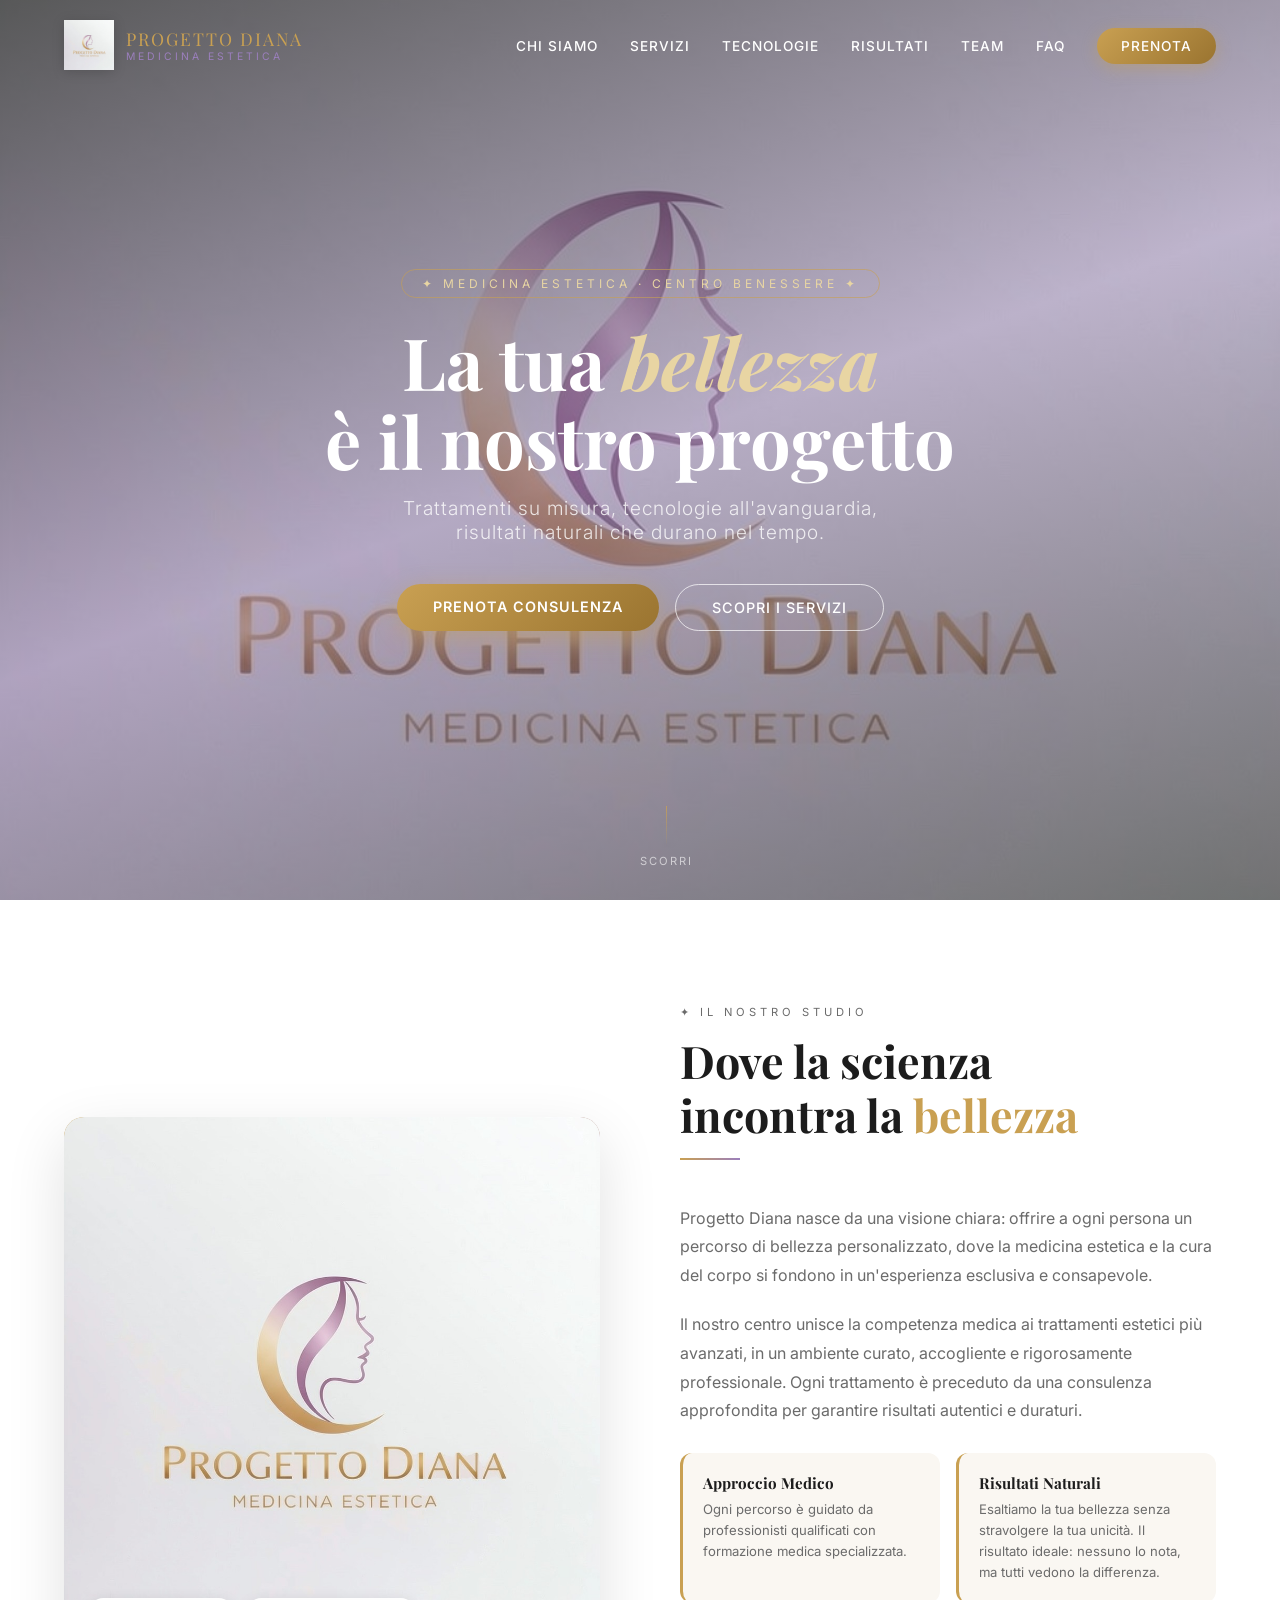
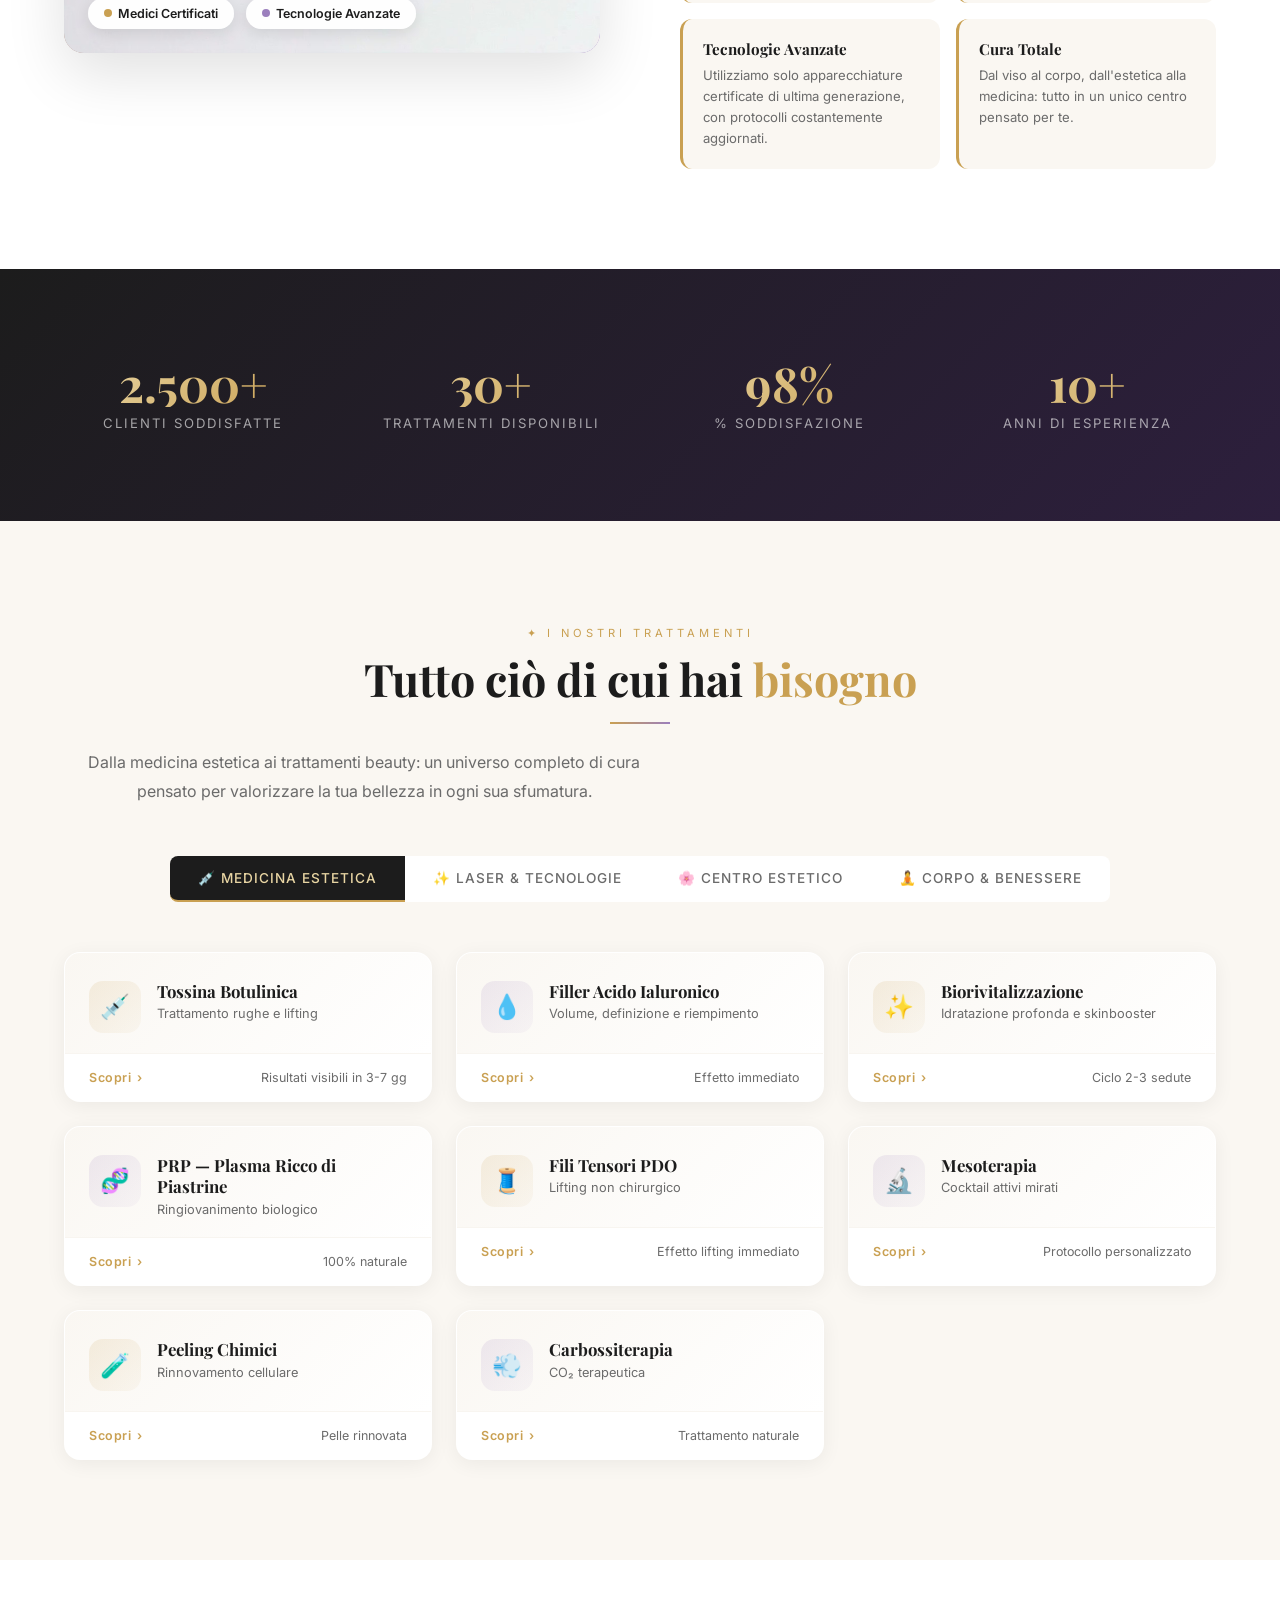
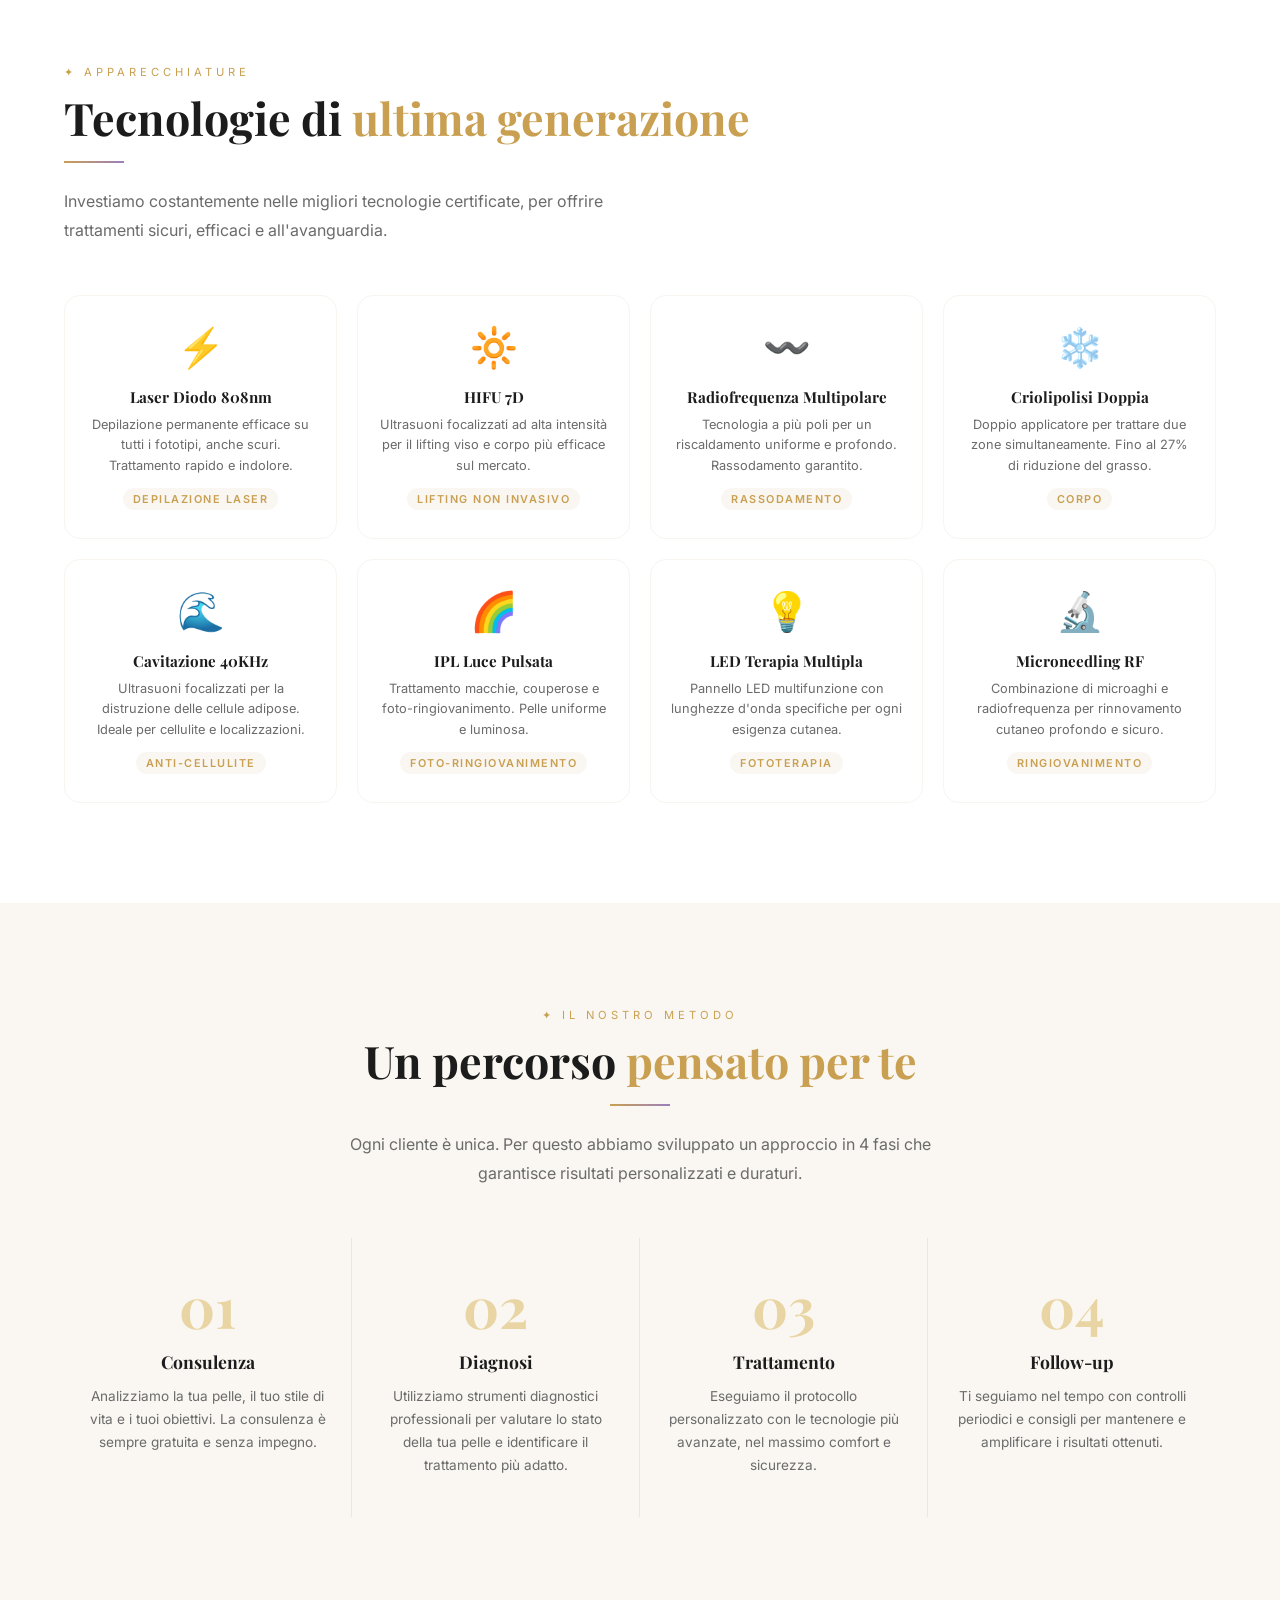
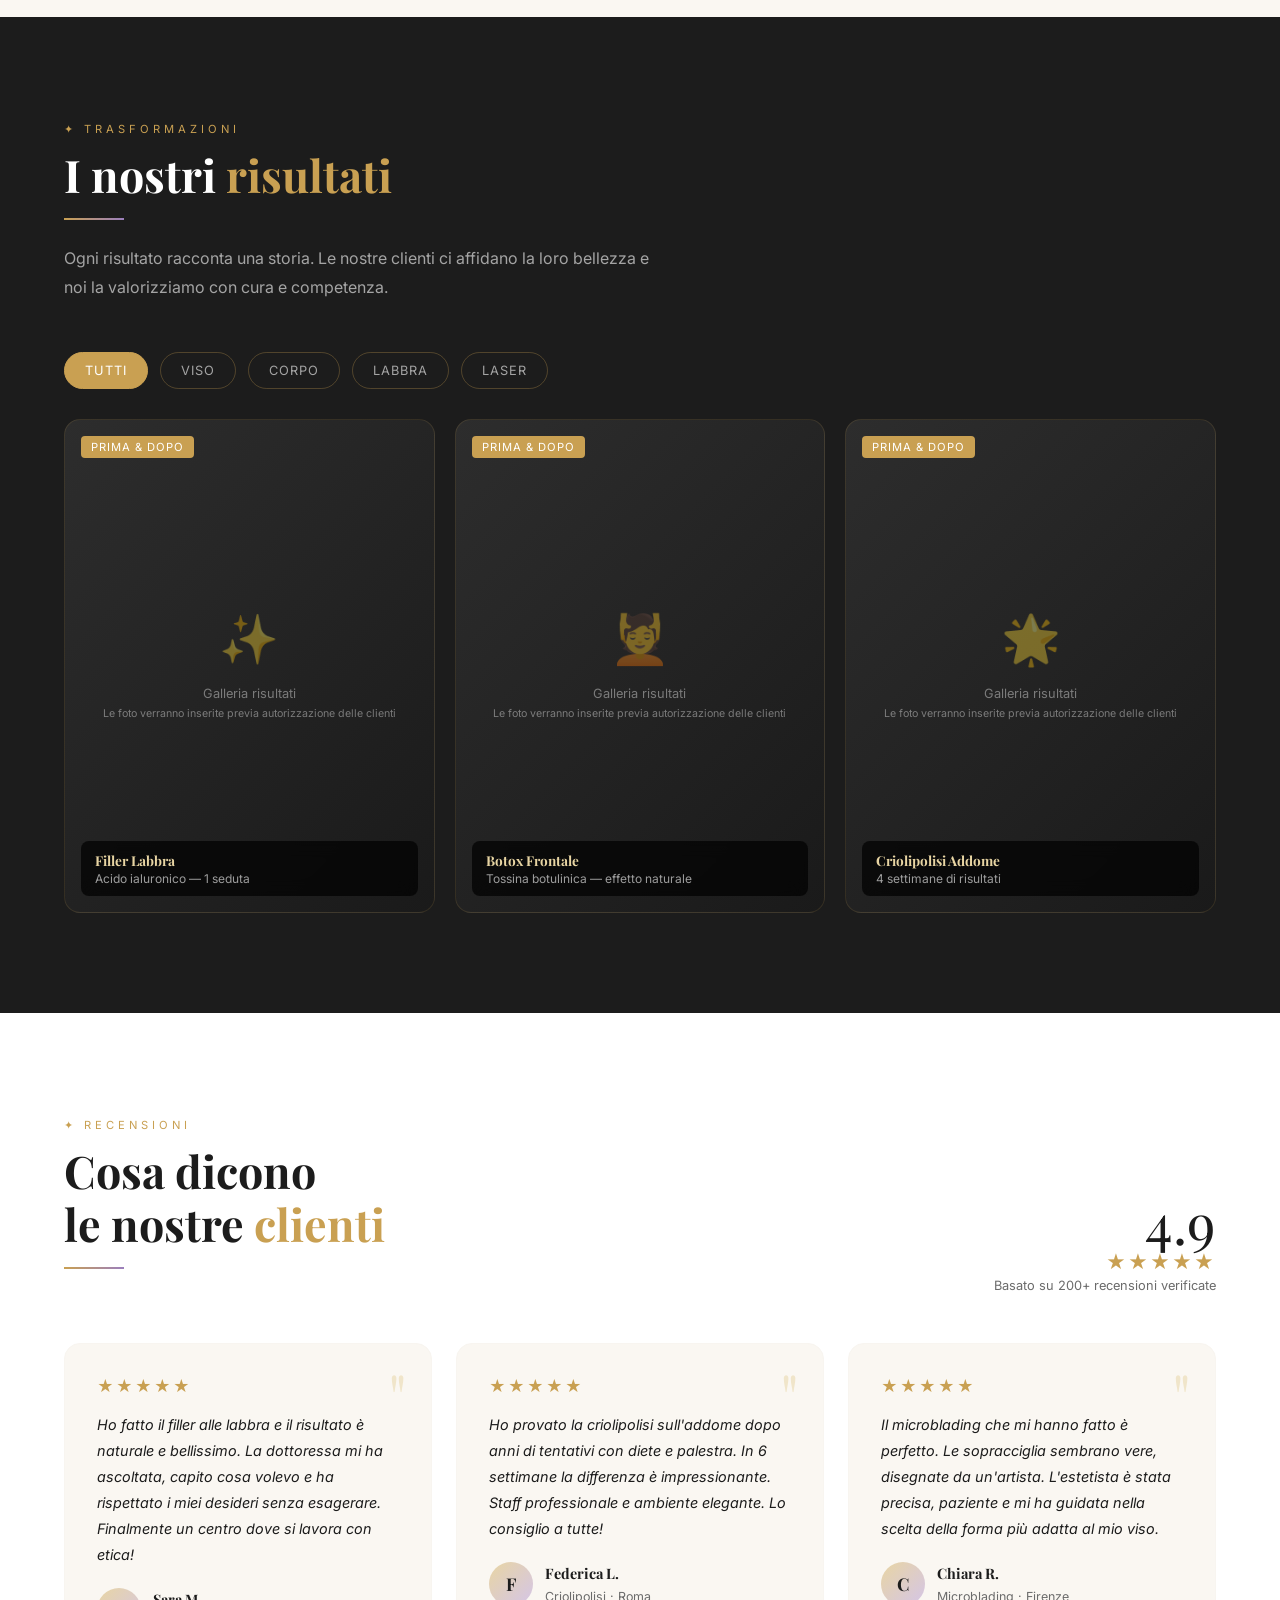
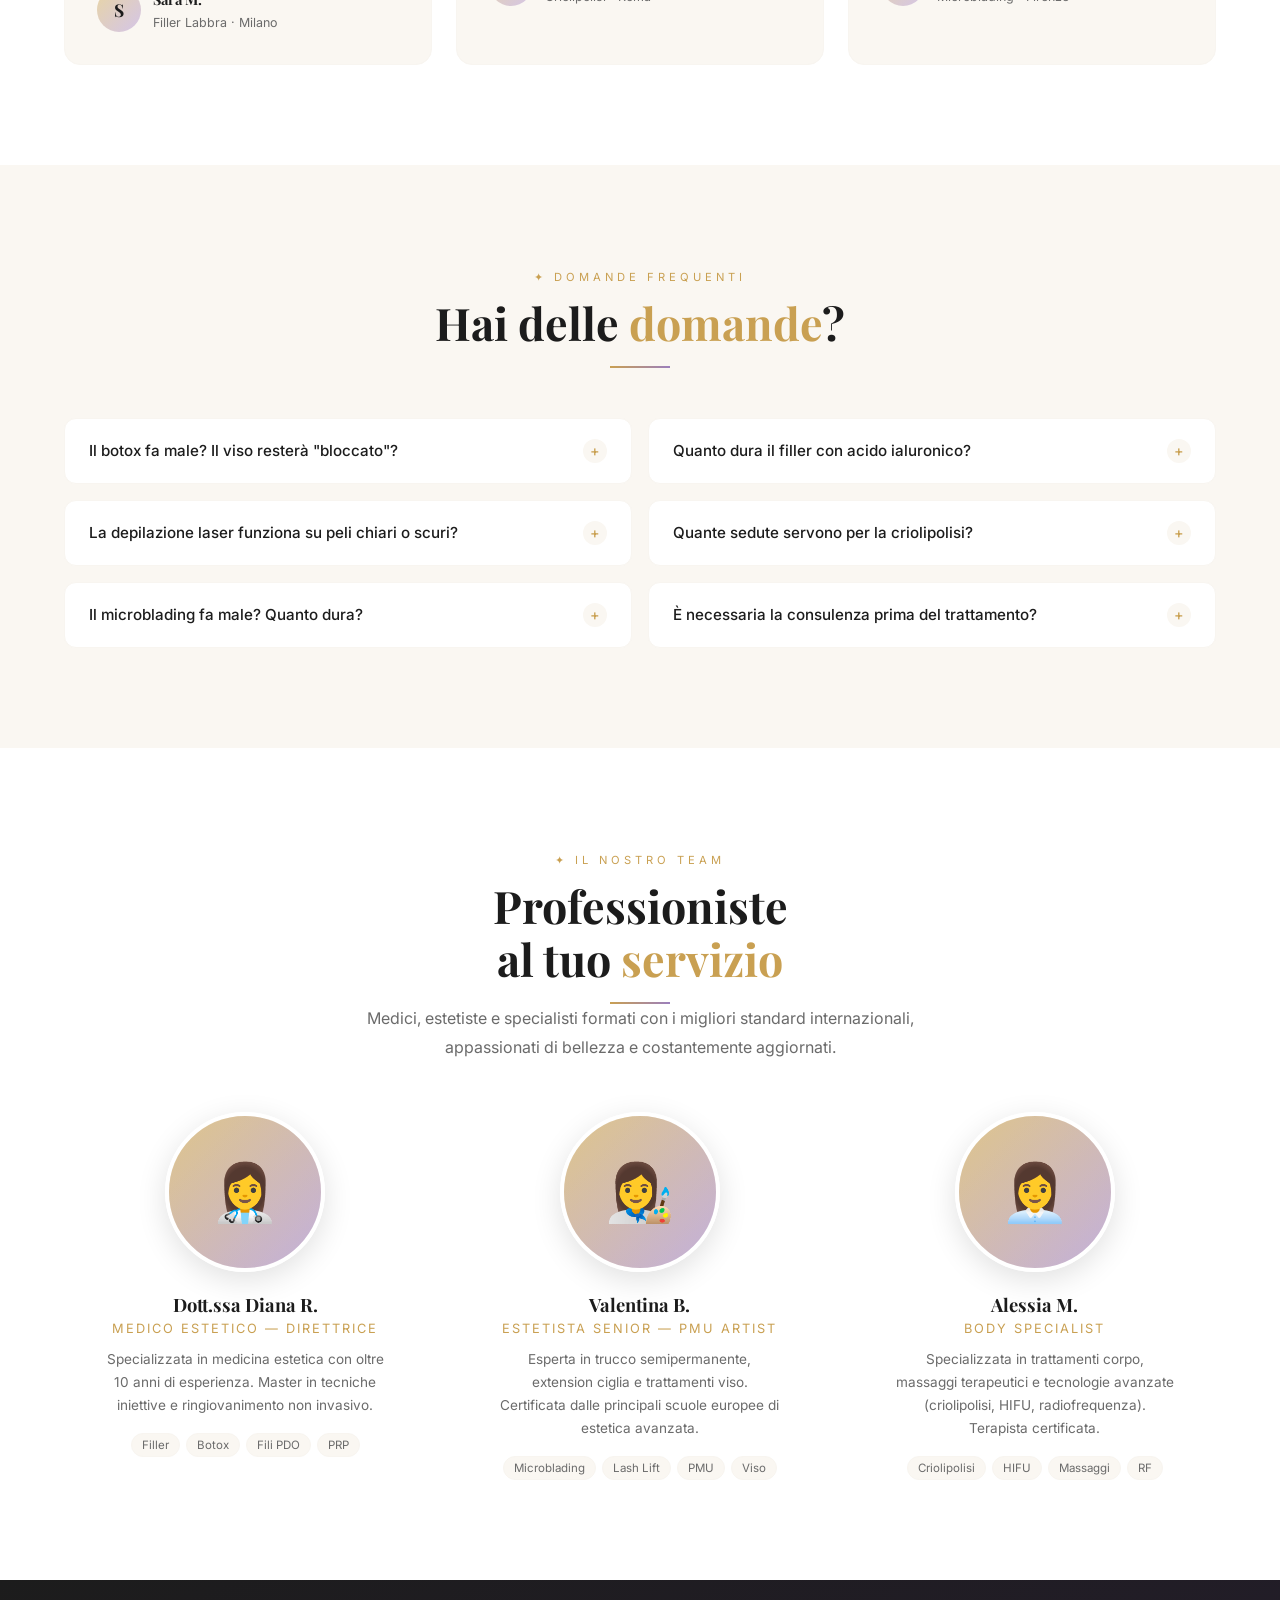
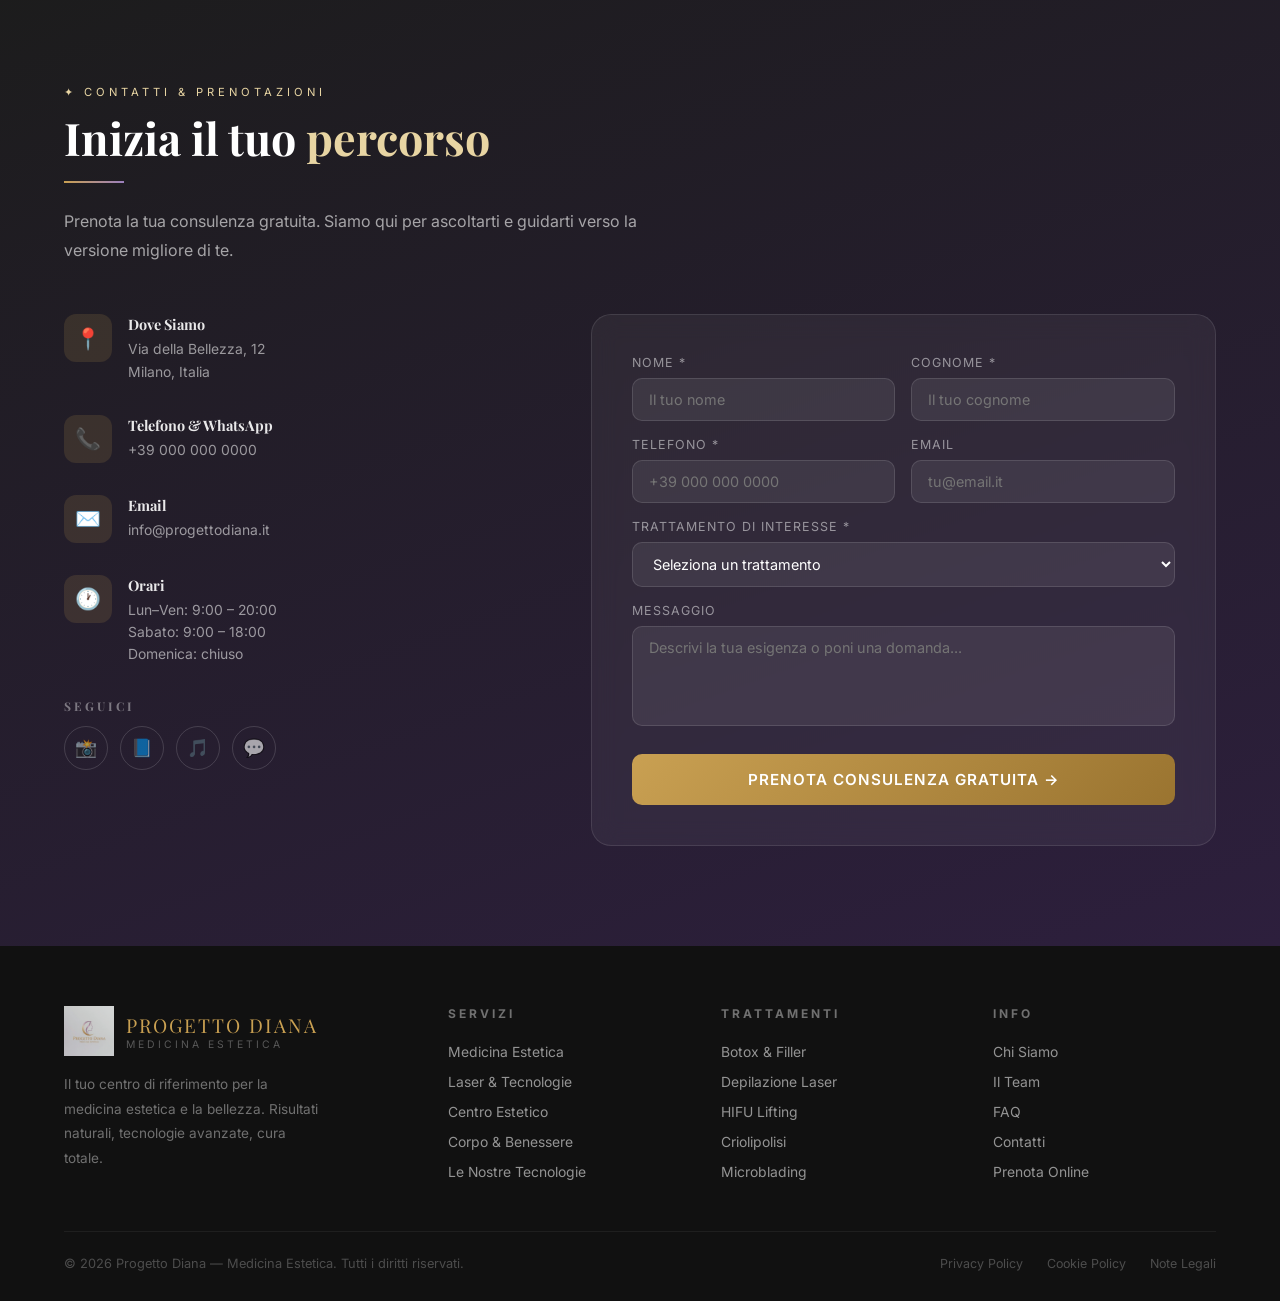
==== commit b3a36e68: "update" ====
--- a/index.html
+++ b/index.html
@@ -138,7 +138,7 @@
     @keyframes fadeUp { from{opacity:0;transform:translateY(30px)} to{opacity:1;transform:translateY(0)} }
 
     /* SECTIONS */
-    section { padding: 100px 5%; }
+    section { padding: 100px 5%; scroll-margin-top: 70px; }
     .section-tag {
       display: inline-block; font-size: 0.7rem; letter-spacing: 4px; text-transform: uppercase;
       color: var(--gold); margin-bottom: 12px;
@@ -448,7 +448,7 @@
     .footer-col ul { list-style: none; display: flex; flex-direction: column; gap: 10px; }
     .footer-col ul li a { font-size: 0.87rem; color: rgba(255,255,255,0.55); transition: color 0.3s; }
     .footer-col ul li a:hover { color: var(--gold); }
-    .footer-bottom { border-top: 1px solid rgba(255,255,255,0.06); padding-top: 24px; display: flex; justify-content: space-between; align-items: center; flex-wrap: gap; }
+    .footer-bottom { border-top: 1px solid rgba(255,255,255,0.06); padding-top: 24px; display: flex; justify-content: space-between; align-items: center; flex-wrap: wrap; gap: 12px; }
     .footer-bottom p { font-size: 0.8rem; color: rgba(255,255,255,0.25); }
     .footer-legal { display: flex; gap: 24px; }
     .footer-legal a { font-size: 0.78rem; color: rgba(255,255,255,0.25); transition: color 0.3s; }
@@ -485,6 +485,9 @@
       .reviews-header { flex-direction: column; gap: 16px; align-items: flex-start; }
       .about-values { grid-template-columns: 1fr; }
       .metodo-grid { grid-template-columns: 1fr; }
+      .tab-btn { border-radius: 8px !important; flex: 1 1 calc(50% - 4px); min-width: 140px; }
+      .tab-buttons { gap: 8px; }
+      .booking-form { padding: 24px 20px; }
     }
   </style>
 </head>
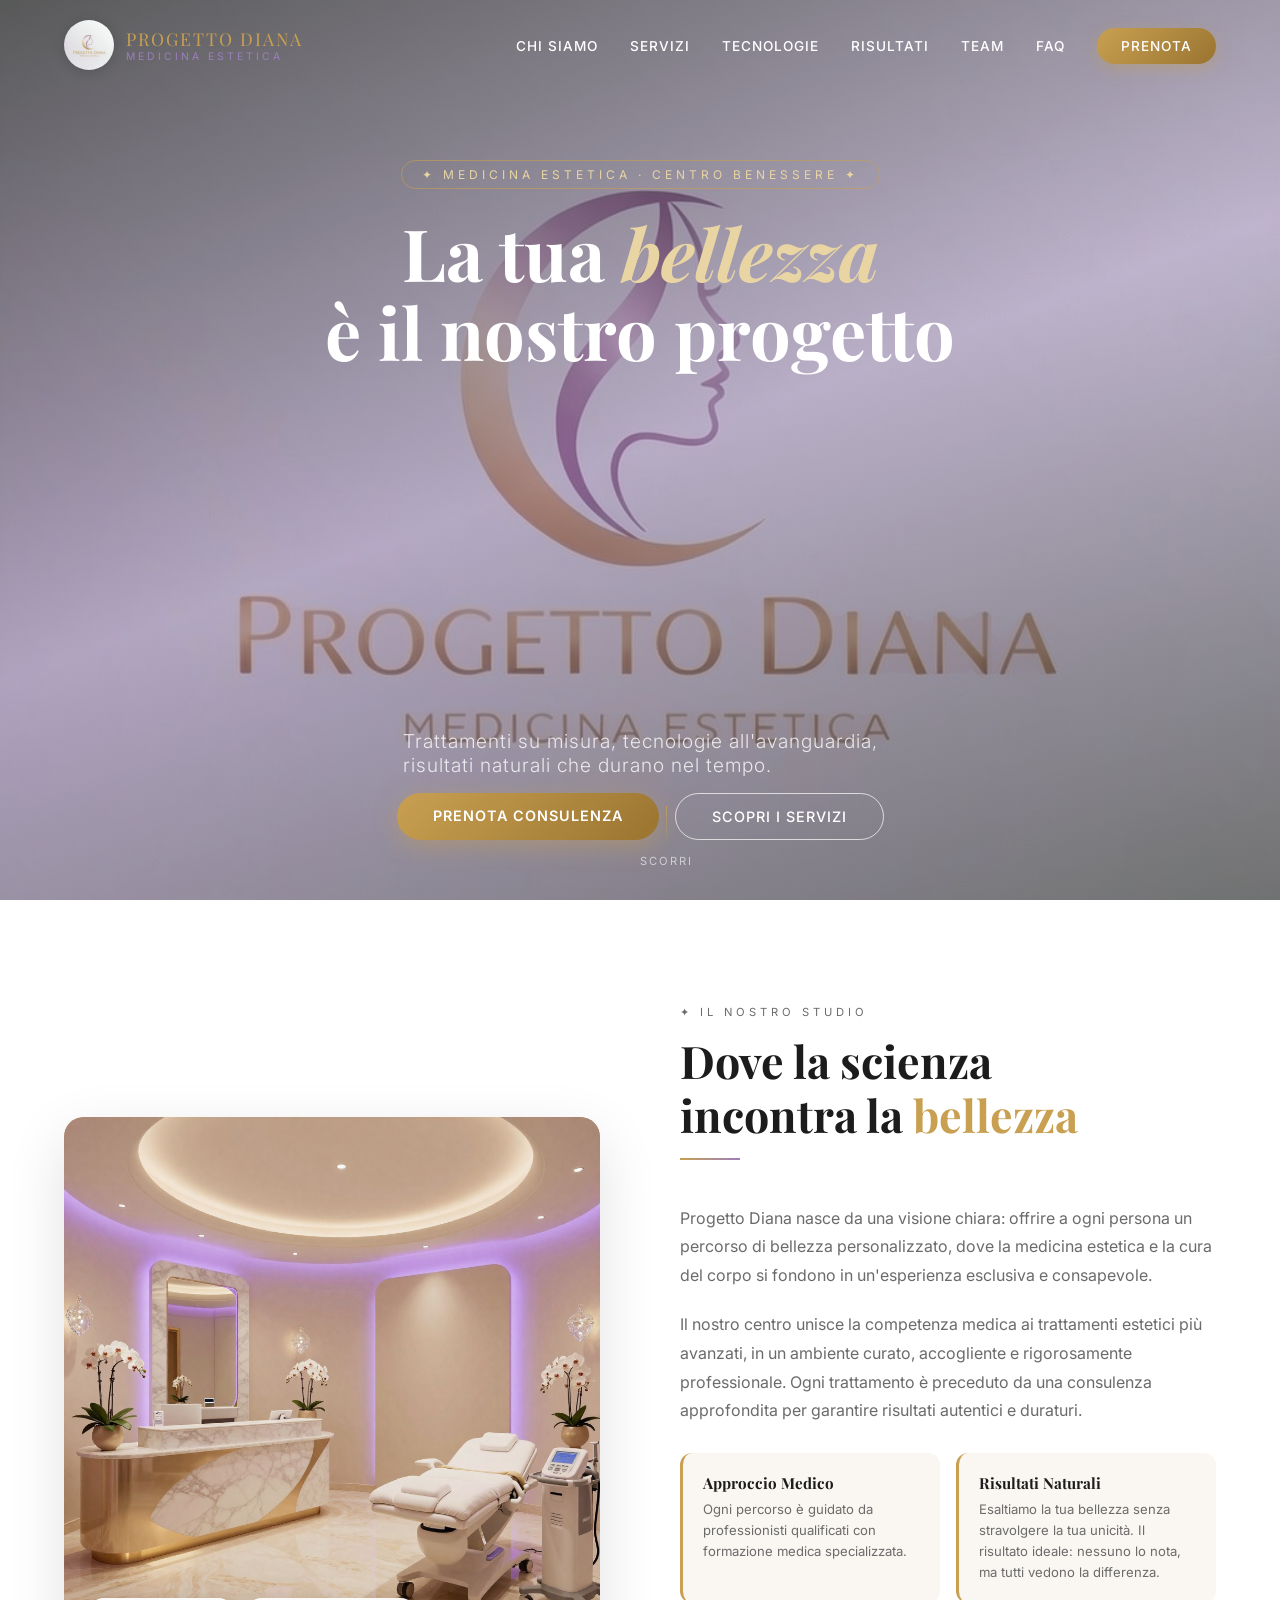
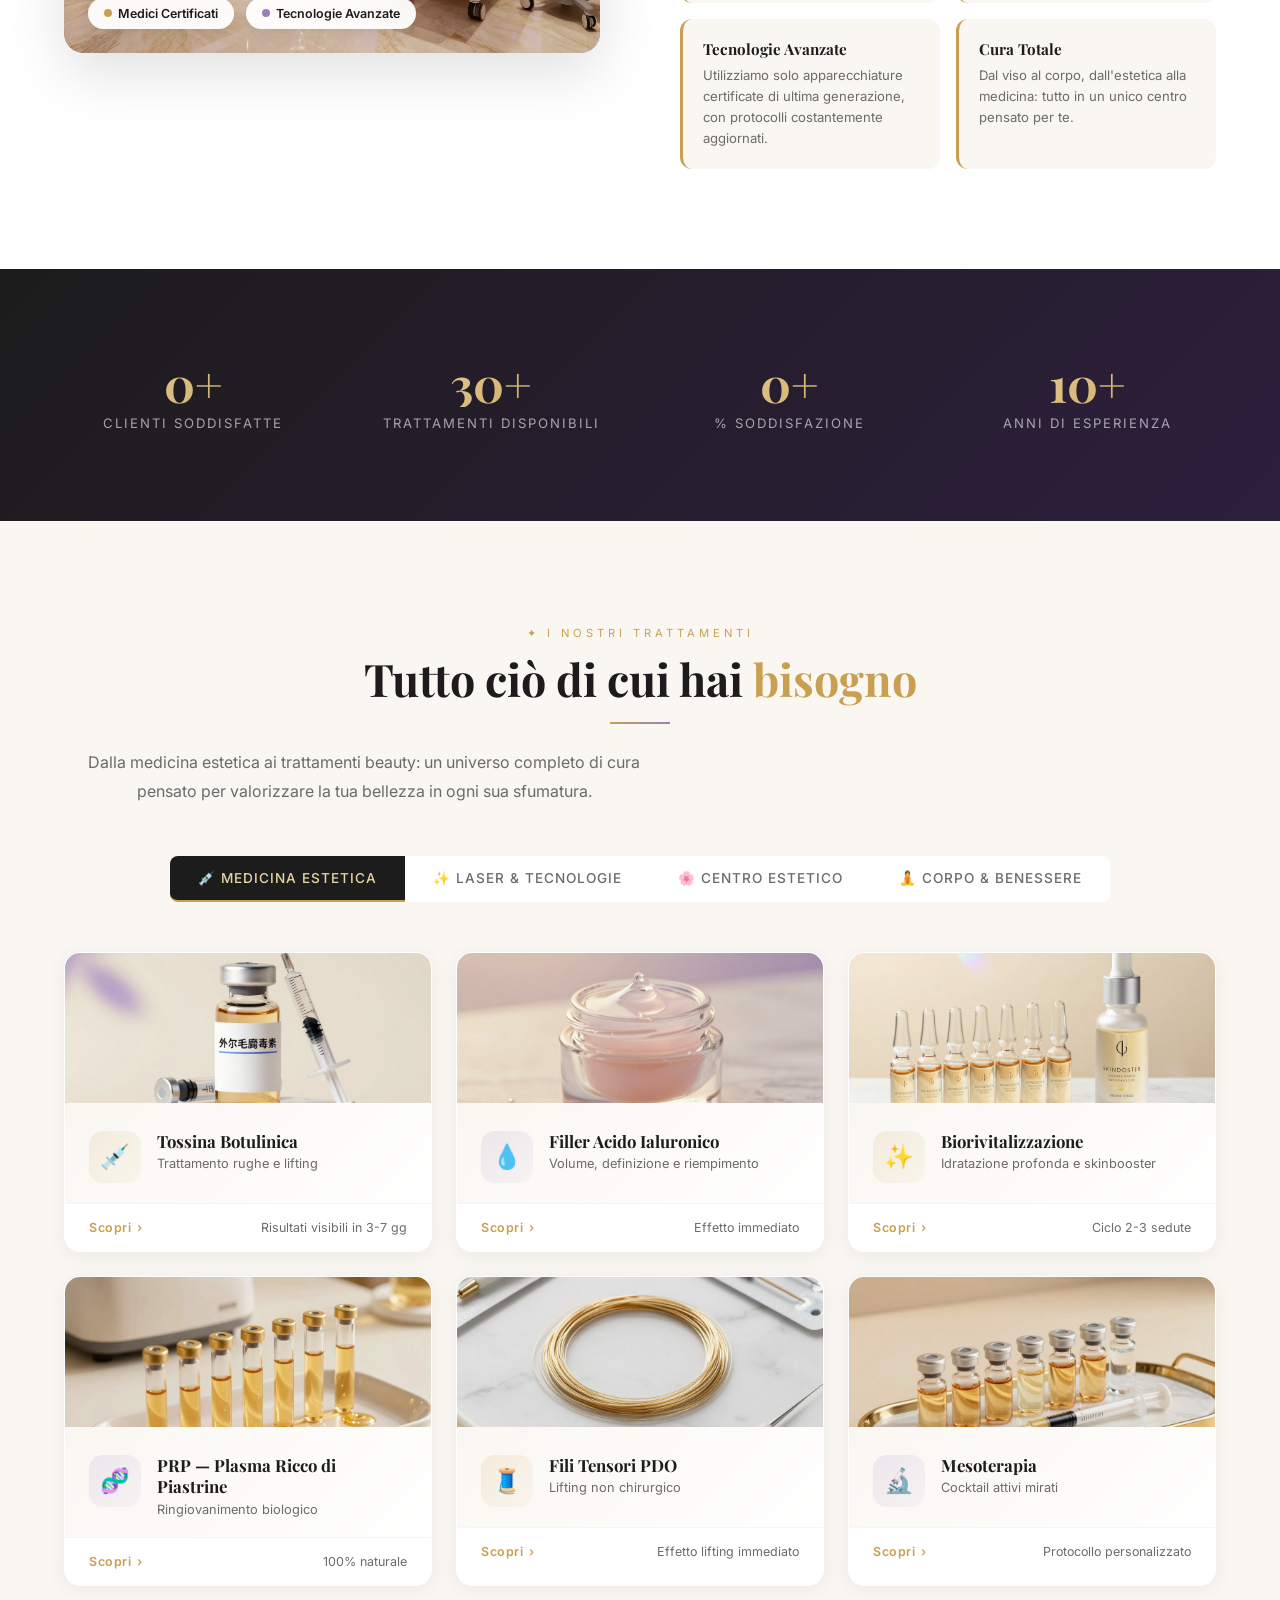
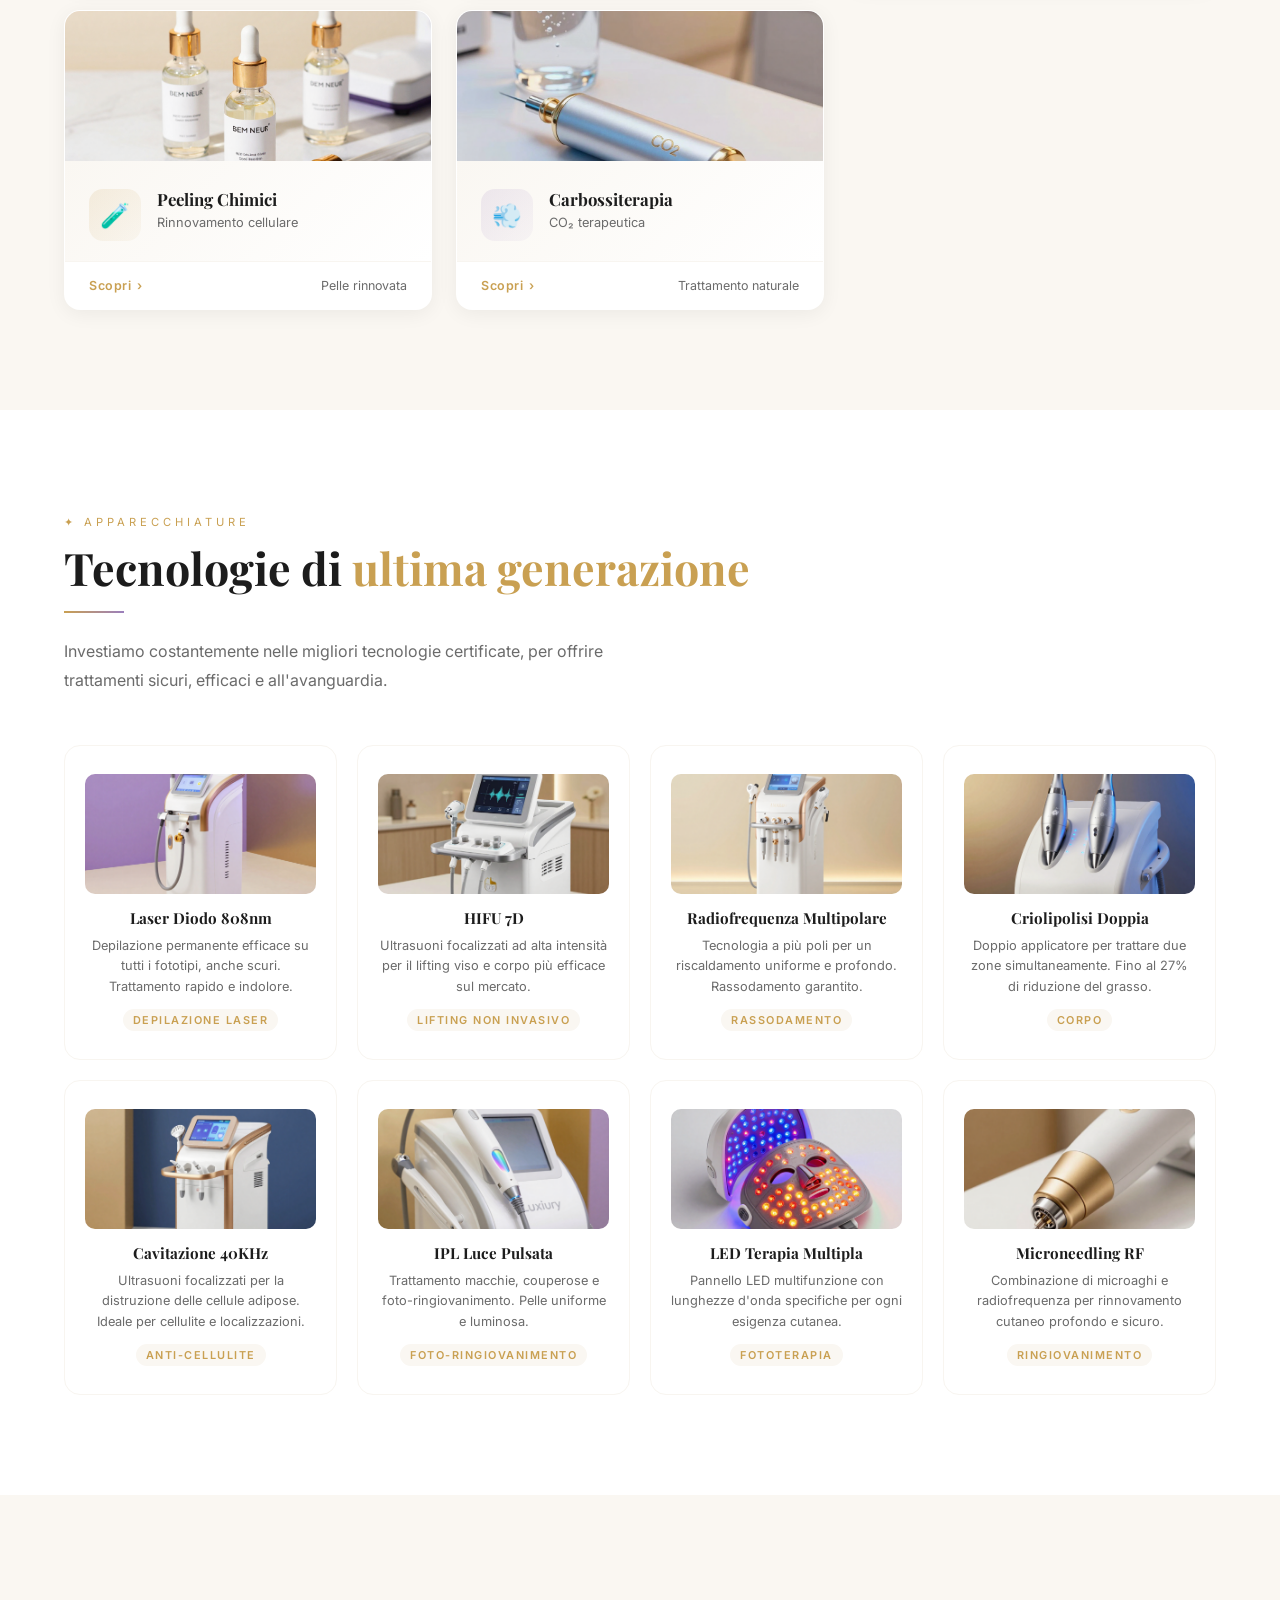
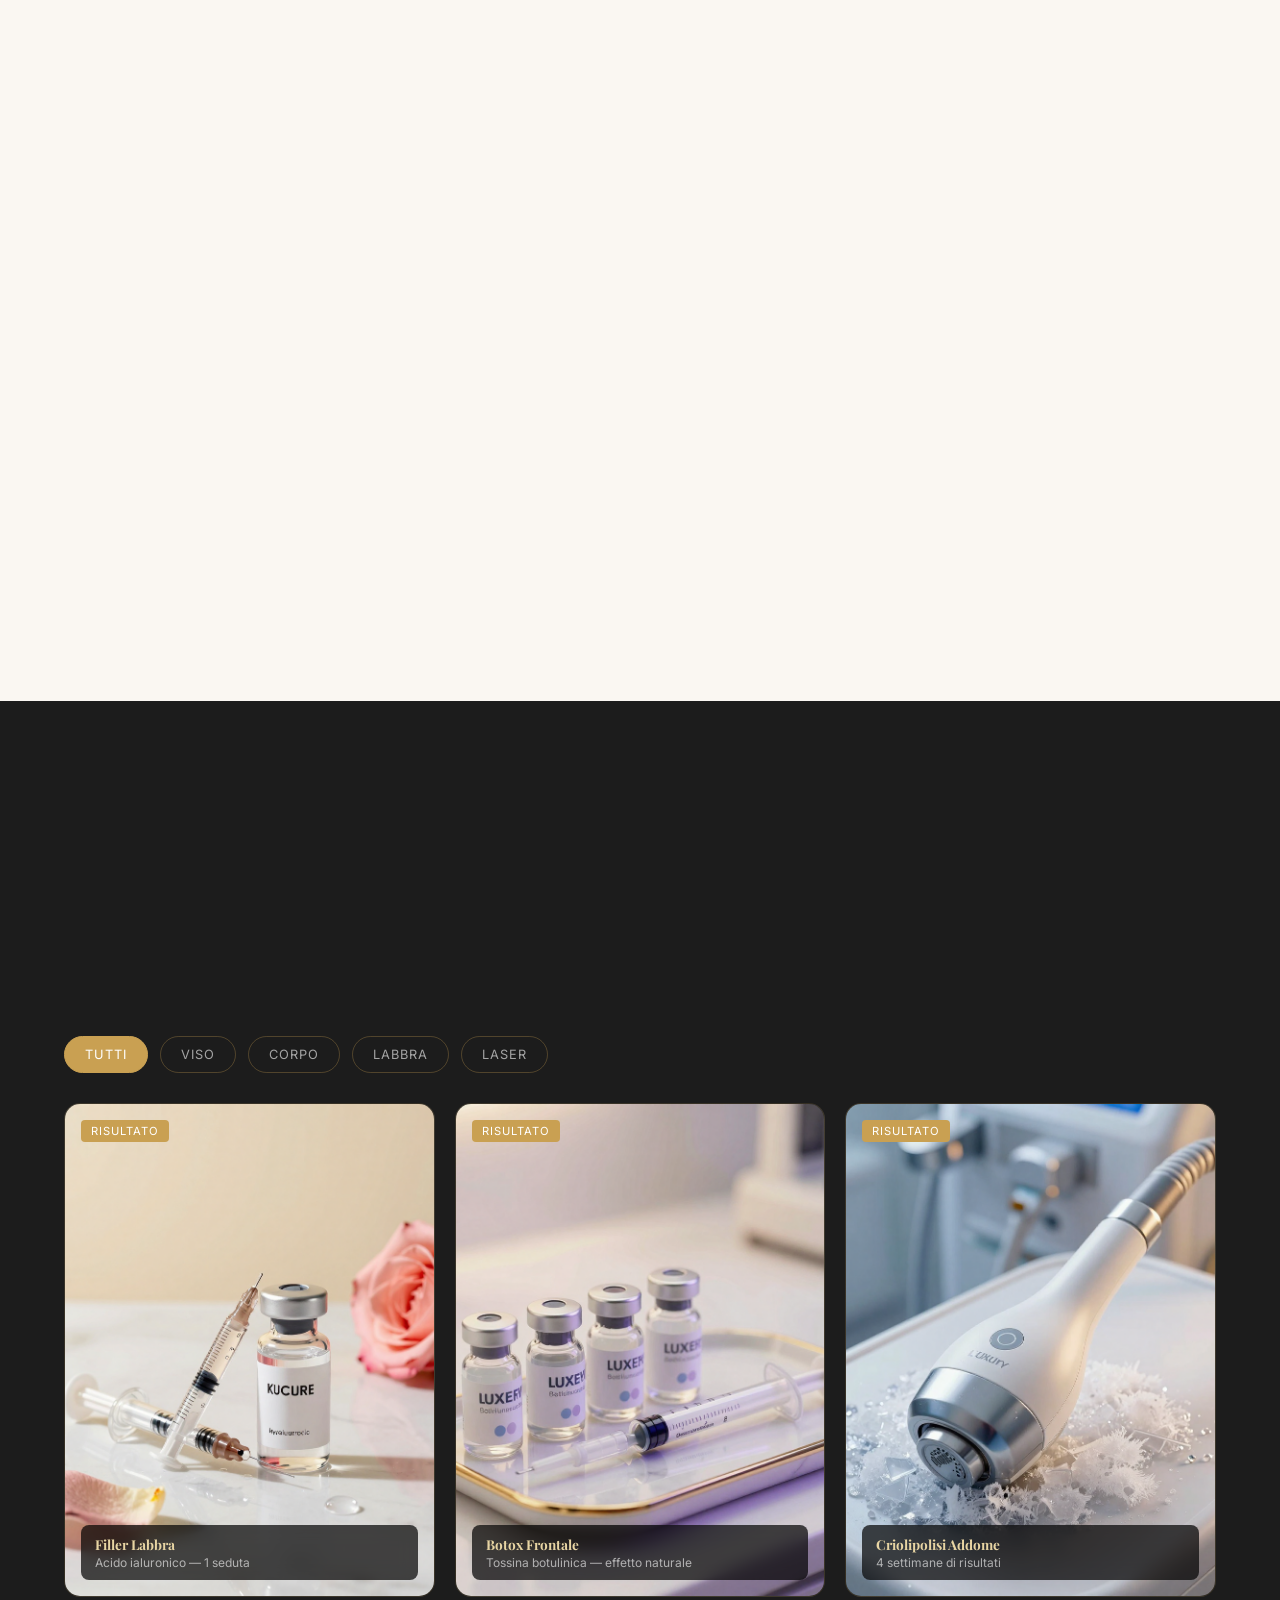
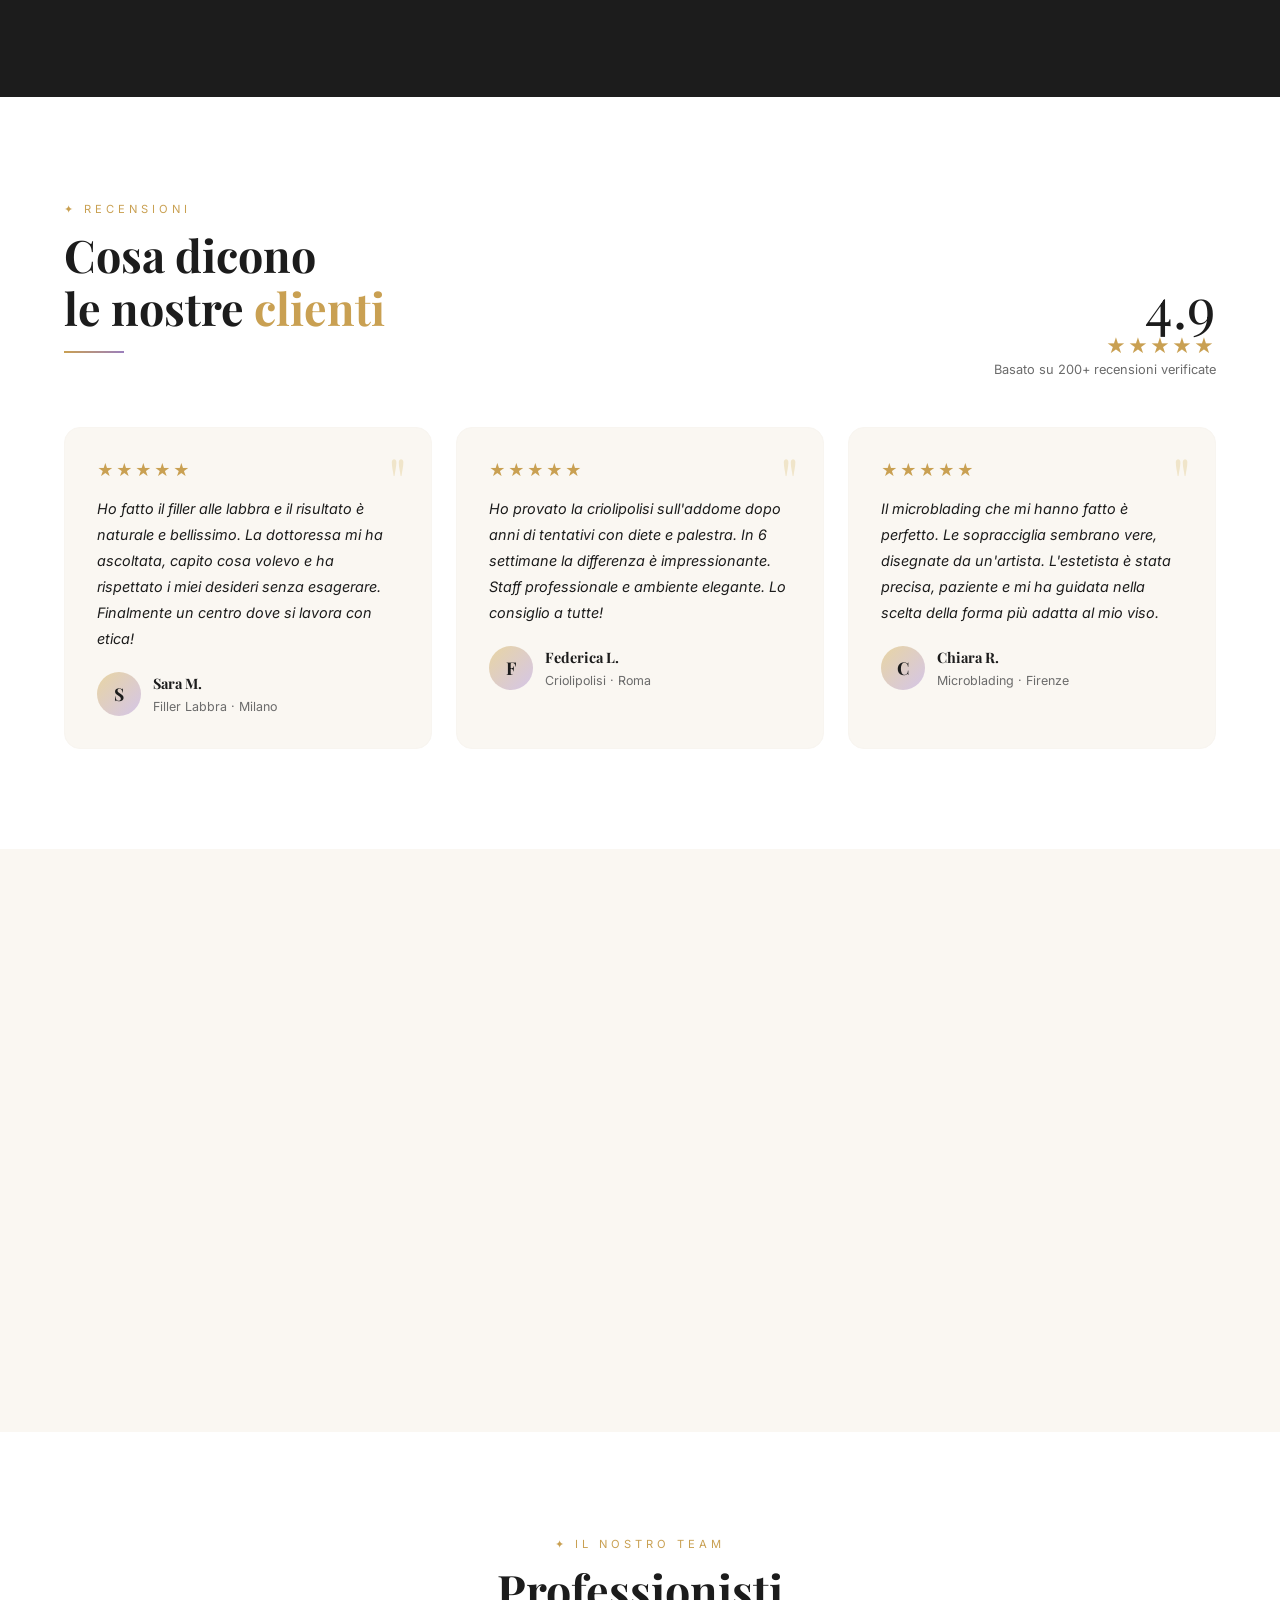
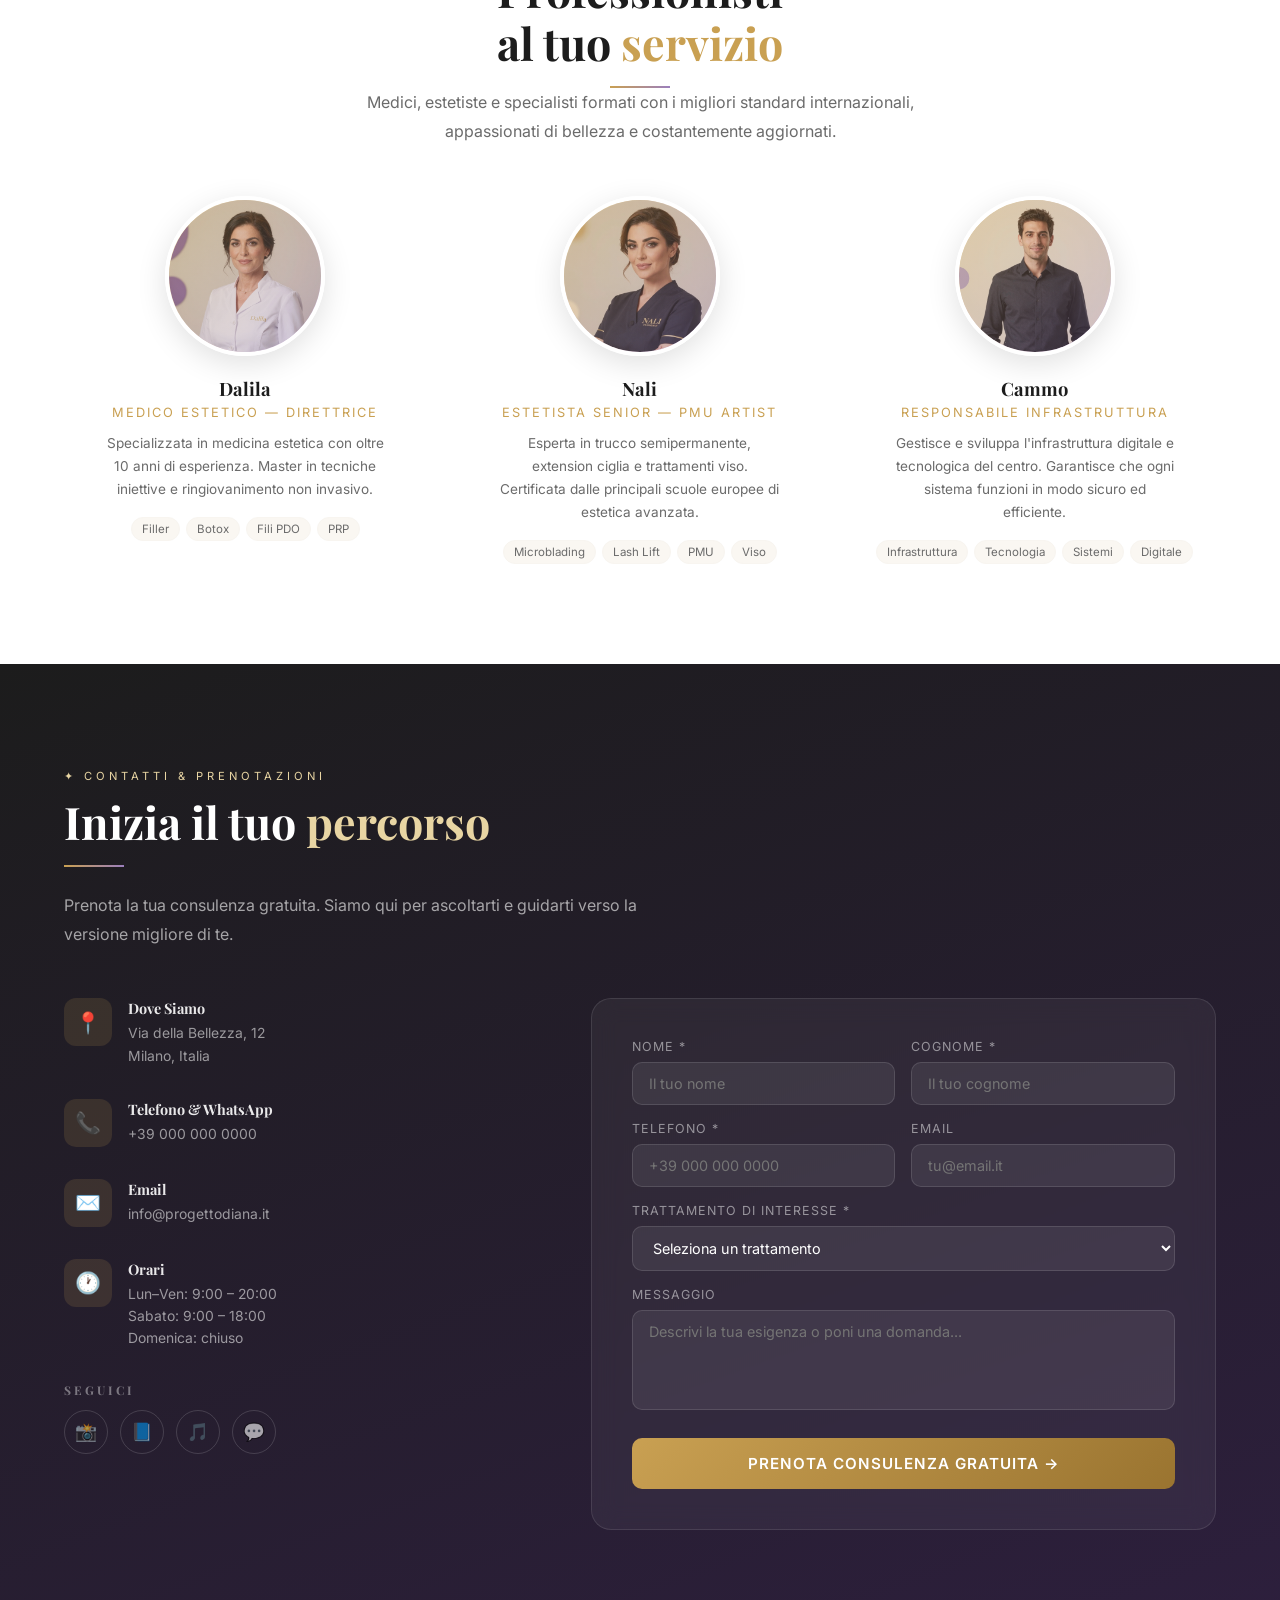
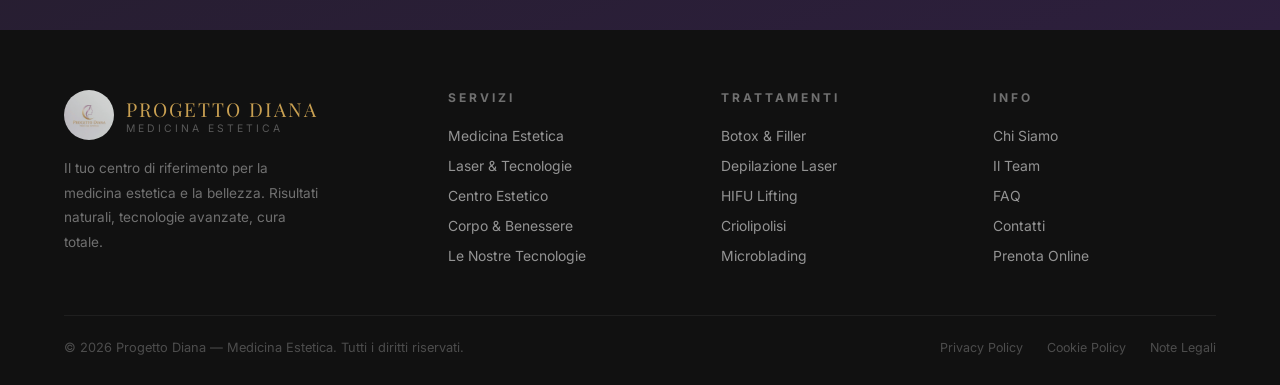
==== commit 75d6f29b: "aggiornamento e aggiunta immagini" ====
--- a/index.html
+++ b/index.html
@@ -34,7 +34,7 @@
       z-index: 9999; transition: opacity 0.6s ease, visibility 0.6s ease;
     }
     #loader.hidden { opacity: 0; visibility: hidden; }
-    .loader-logo { width: 120px; animation: pulse 1.5s ease-in-out infinite; }
+    .loader-logo { width: 120px; height: 120px; border-radius: 50%; object-fit: cover; animation: pulse 1.5s ease-in-out infinite; }
     @keyframes pulse { 0%,100%{opacity:0.4;transform:scale(0.95)} 50%{opacity:1;transform:scale(1.05)} }
 
     /* NAV */
@@ -48,7 +48,7 @@
       padding: 12px 5%; box-shadow: 0 2px 30px rgba(0,0,0,0.08);
     }
     .nav-logo { display: flex; align-items: center; gap: 12px; }
-    .nav-logo img { height: 50px; width: auto; filter: drop-shadow(0 2px 6px rgba(0,0,0,0.15)); }
+    .nav-logo img { height: 50px; width: 50px; border-radius: 50%; object-fit: cover; filter: drop-shadow(0 2px 6px rgba(0,0,0,0.15)); }
     .nav-logo-text { display: flex; flex-direction: column; }
     .nav-logo-text span:first-child { font-family: 'Playfair Display', serif; font-size: 1.1rem; color: var(--gold); letter-spacing: 2px; text-transform: uppercase; }
     .nav-logo-text span:last-child { font-size: 0.65rem; color: var(--purple); letter-spacing: 3px; text-transform: uppercase; }
@@ -80,7 +80,9 @@
     /* HERO */
     #hero {
       position: relative; height: 100vh; min-height: 600px;
-      display: flex; align-items: center; justify-content: center; overflow: hidden;
+      display: flex; flex-direction: column; align-items: center;
+      justify-content: flex-start; overflow: hidden;
+      padding-top: 160px;
     }
     #hero-video {
       position: absolute; inset: 0; width: 100%; height: 100%; object-fit: cover; z-index: 0;
@@ -106,10 +108,16 @@
     .hero-title em { color: var(--gold-light); font-style: italic; }
     .hero-sub {
       font-size: clamp(1rem, 2vw, 1.2rem); color: rgba(255,255,255,0.8);
-      font-weight: 300; letter-spacing: 1px; margin-bottom: 40px;
+      font-weight: 300; letter-spacing: 1px; margin-bottom: 0;
       animation: fadeUp 0.8s ease both 0.7s;
     }
-    .hero-btns { display: flex; gap: 16px; justify-content: center; flex-wrap: wrap; animation: fadeUp 0.8s ease both 0.9s; }
+    .hero-btns {
+      position: absolute; bottom: 60px; left: 0; right: 0; z-index: 2;
+      display: flex; flex-direction: column; align-items: center; gap: 16px;
+      animation: fadeUp 0.8s ease both 0.9s;
+    }
+    .hero-btns .hero-sub { margin-bottom: 0; animation: none; }
+    .hero-btns-row { display: flex; gap: 16px; justify-content: center; flex-wrap: wrap; }
     .btn-primary {
       background: linear-gradient(135deg, var(--gold), var(--gold-dark));
       color: var(--white); padding: 14px 36px; border-radius: 50px;
@@ -137,6 +145,18 @@
     @keyframes scrollAnim { 0%{opacity:1;transform:scaleY(1) translateY(0)} 100%{opacity:0;transform:scaleY(0.5) translateY(20px)} }
     @keyframes fadeUp { from{opacity:0;transform:translateY(30px)} to{opacity:1;transform:translateY(0)} }
 
+    /* IMAGE STYLES */
+    .service-card-img { width: 100%; height: 150px; overflow: hidden; }
+    .service-card-img img { width: 100%; height: 100%; object-fit: cover; transition: transform 0.4s ease; }
+    .service-card:hover .service-card-img img { transform: scale(1.05); }
+    .tech-card-img { width: 100%; height: 120px; border-radius: 10px; overflow: hidden; margin-bottom: 14px; }
+    .tech-card-img img { width: 100%; height: 100%; object-fit: cover; }
+    .tech-icon { display: none; }
+    .step-img { width: 80px; height: 80px; border-radius: 50%; overflow: hidden; margin: 0 auto 12px; }
+    .step-img img { width: 100%; height: 100%; object-fit: cover; }
+    .team-photo img { width: 100%; height: 100%; object-fit: cover; border-radius: 50%; }
+    .ba-card > img { position: absolute; inset: 0; width: 100%; height: 100%; object-fit: cover; z-index: 0; }
+
     /* SECTIONS */
     section { padding: 100px 5%; scroll-margin-top: 70px; }
     .section-tag {
@@ -162,7 +182,12 @@
       content: ''; position: absolute; inset: -2px; z-index: -1; border-radius: 22px;
       background: linear-gradient(135deg, var(--gold), var(--purple));
     }
-    .about-img-wrap img { width: 100%; display: block; border-radius: 18px; }
+    .about-media { position: relative; aspect-ratio: 1; border-radius: 18px; overflow: hidden; }
+    .about-media img, .about-media video {
+      position: absolute; inset: 0; width: 100%; height: 100%; object-fit: cover;
+      transition: opacity 1s ease;
+    }
+    .about-media video { opacity: 0; }
     .about-badges {
       position: absolute; bottom: 24px; left: 24px; right: 24px;
       display: flex; gap: 12px; flex-wrap: wrap;
@@ -540,8 +565,10 @@
   <div class="hero-content">
     <div class="hero-tag">✦ Medicina Estetica · Centro Benessere ✦</div>
     <h1 class="hero-title">La tua <em>bellezza</em><br>è il nostro progetto</h1>
+  </div>
+  <div class="hero-btns">
     <p class="hero-sub">Trattamenti su misura, tecnologie all'avanguardia,<br>risultati naturali che durano nel tempo.</p>
-    <div class="hero-btns">
+    <div class="hero-btns-row">
       <a href="#prenota" class="btn-primary">Prenota Consulenza</a>
       <a href="#servizi" class="btn-outline">Scopri i Servizi</a>
     </div>
@@ -556,7 +583,10 @@
 <section id="about">
   <div class="about-grid">
     <div class="about-img-wrap fade-in">
-      <img src="logo.jpg" alt="Progetto Diana — Il nostro studio" style="aspect-ratio:1;object-fit:cover;">
+      <div class="about-media">
+        <img id="about-img" src="immagini/01_about_studio.png" alt="Progetto Diana — Il nostro studio">
+        <video id="about-video" src="logo-loop.mp4" muted playsinline></video>
+      </div>
       <div class="about-badges">
         <div class="badge"><div class="dot dot-gold"></div> Medici Certificati</div>
         <div class="badge"><div class="dot dot-purple"></div> Tecnologie Avanzate</div>
@@ -596,7 +626,7 @@
 <div id="stats">
   <div class="stats-grid">
     <div class="stat-item fade-in">
-      <div class="stat-num" data-count="2500">0</div>
+      <div class="stat-num" data-count="0">0</div>
       <div class="stat-label">Clienti Soddisfatte</div>
     </div>
     <div class="stat-item fade-in">
@@ -604,7 +634,7 @@
       <div class="stat-label">Trattamenti Disponibili</div>
     </div>
     <div class="stat-item fade-in">
-      <div class="stat-num" data-count="98">0</div>
+      <div class="stat-num" data-count="0">0</div>
       <div class="stat-label">% Soddisfazione</div>
     </div>
     <div class="stat-item fade-in">
@@ -633,6 +663,7 @@
   <div class="tab-panel active" id="tab-medicina">
     <div class="services-grid">
       <div class="service-card" onclick="toggleCard(this)">
+        <div class="service-card-img"><img src="immagini/08_tossina_botulinica.png" alt="Tossina Botulinica"></div>
         <div class="service-card-header">
           <div class="service-icon icon-gold">💉</div>
           <div><h3>Tossina Botulinica</h3><p>Trattamento rughe e lifting</p></div>
@@ -652,6 +683,7 @@
         </div>
       </div>
       <div class="service-card" onclick="toggleCard(this)">
+        <div class="service-card-img"><img src="immagini/09_filler_acido_ialuronico.png" alt="Filler Acido Ialuronico"></div>
         <div class="service-card-header">
           <div class="service-icon icon-purple">💧</div>
           <div><h3>Filler Acido Ialuronico</h3><p>Volume, definizione e riempimento</p></div>
@@ -671,6 +703,7 @@
         </div>
       </div>
       <div class="service-card" onclick="toggleCard(this)">
+        <div class="service-card-img"><img src="immagini/10_biorivitalizzazione.png" alt="Biorivitalizzazione"></div>
         <div class="service-card-header">
           <div class="service-icon icon-gold">✨</div>
           <div><h3>Biorivitalizzazione</h3><p>Idratazione profonda e skinbooster</p></div>
@@ -689,6 +722,7 @@
         </div>
       </div>
       <div class="service-card" onclick="toggleCard(this)">
+        <div class="service-card-img"><img src="immagini/11_prp_plasma.png" alt="PRP Plasma"></div>
         <div class="service-card-header">
           <div class="service-icon icon-purple">🧬</div>
           <div><h3>PRP — Plasma Ricco di Piastrine</h3><p>Ringiovanimento biologico</p></div>
@@ -707,6 +741,7 @@
         </div>
       </div>
       <div class="service-card" onclick="toggleCard(this)">
+        <div class="service-card-img"><img src="immagini/12_fili_tensori_pdo.png" alt="Fili Tensori PDO"></div>
         <div class="service-card-header">
           <div class="service-icon icon-gold">🧵</div>
           <div><h3>Fili Tensori PDO</h3><p>Lifting non chirurgico</p></div>
@@ -725,6 +760,7 @@
         </div>
       </div>
       <div class="service-card" onclick="toggleCard(this)">
+        <div class="service-card-img"><img src="immagini/13_mesoterapia.png" alt="Mesoterapia"></div>
         <div class="service-card-header">
           <div class="service-icon icon-purple">🔬</div>
           <div><h3>Mesoterapia</h3><p>Cocktail attivi mirati</p></div>
@@ -743,6 +779,7 @@
         </div>
       </div>
       <div class="service-card" onclick="toggleCard(this)">
+        <div class="service-card-img"><img src="immagini/14_peeling_chimici.png" alt="Peeling Chimici"></div>
         <div class="service-card-header">
           <div class="service-icon icon-gold">🧪</div>
           <div><h3>Peeling Chimici</h3><p>Rinnovamento cellulare</p></div>
@@ -761,6 +798,7 @@
         </div>
       </div>
       <div class="service-card" onclick="toggleCard(this)">
+        <div class="service-card-img"><img src="immagini/15_carbossiterapia.png" alt="Carbossiterapia"></div>
         <div class="service-card-header">
           <div class="service-icon icon-purple">💨</div>
           <div><h3>Carbossiterapia</h3><p>CO₂ terapeutica</p></div>
@@ -785,6 +823,7 @@
   <div class="tab-panel" id="tab-laser">
     <div class="services-grid">
       <div class="service-card" onclick="toggleCard(this)">
+        <div class="service-card-img"><img src="immagini/16_laser_diodo.png" alt="Laser Diodo"></div>
         <div class="service-card-header">
           <div class="service-icon icon-gold">⚡</div>
           <div><h3>Laser Diodo 808nm</h3><p>Depilazione permanente</p></div>
@@ -803,6 +842,7 @@
         </div>
       </div>
       <div class="service-card" onclick="toggleCard(this)">
+        <div class="service-card-img"><img src="immagini/17_hifu.png" alt="HIFU"></div>
         <div class="service-card-header">
           <div class="service-icon icon-purple">🔆</div>
           <div><h3>HIFU — Ultrasuoni Focalizzati</h3><p>Lifting non invasivo</p></div>
@@ -821,6 +861,7 @@
         </div>
       </div>
       <div class="service-card" onclick="toggleCard(this)">
+        <div class="service-card-img"><img src="immagini/18_radiofrequenza.png" alt="Radiofrequenza"></div>
         <div class="service-card-header">
           <div class="service-icon icon-gold">〰️</div>
           <div><h3>Radiofrequenza Multipolare</h3><p>Rassodamento e rimodellamento</p></div>
@@ -839,6 +880,7 @@
         </div>
       </div>
       <div class="service-card" onclick="toggleCard(this)">
+        <div class="service-card-img"><img src="immagini/19_criolipolisi.png" alt="Criolipolisi"></div>
         <div class="service-card-header">
           <div class="service-icon icon-purple">❄️</div>
           <div><h3>Criolipolisi</h3><p>Eliminazione adiposità localizzate</p></div>
@@ -857,6 +899,7 @@
         </div>
       </div>
       <div class="service-card" onclick="toggleCard(this)">
+        <div class="service-card-img"><img src="immagini/20_cavitazione.png" alt="Cavitazione"></div>
         <div class="service-card-header">
           <div class="service-icon icon-gold">🌊</div>
           <div><h3>Cavitazione Ultrasonica</h3><p>Modellamento corpo</p></div>
@@ -875,6 +918,7 @@
         </div>
       </div>
       <div class="service-card" onclick="toggleCard(this)">
+        <div class="service-card-img"><img src="immagini/21_ipl_luce_pulsata.png" alt="IPL Luce Pulsata"></div>
         <div class="service-card-header">
           <div class="service-icon icon-purple">🌈</div>
           <div><h3>Luce Pulsata IPL</h3><p>Foto-ringiovanimento</p></div>
@@ -893,6 +937,7 @@
         </div>
       </div>
       <div class="service-card" onclick="toggleCard(this)">
+        <div class="service-card-img"><img src="immagini/22_led_therapy.png" alt="LED Therapy"></div>
         <div class="service-card-header">
           <div class="service-icon icon-gold">💡</div>
           <div><h3>LED Therapy</h3><p>Trattamento luminoso multifunzione</p></div>
@@ -917,6 +962,7 @@
   <div class="tab-panel" id="tab-estetica">
     <div class="services-grid">
       <div class="service-card" onclick="toggleCard(this)">
+        <div class="service-card-img"><img src="immagini/23_trattamenti_viso.png" alt="Trattamenti Viso"></div>
         <div class="service-card-header">
           <div class="service-icon icon-gold">🌿</div>
           <div><h3>Trattamenti Viso</h3><p>Pulizia, idratazione, anti-age</p></div>
@@ -936,6 +982,7 @@
         </div>
       </div>
       <div class="service-card" onclick="toggleCard(this)">
+        <div class="service-card-img"><img src="immagini/24_trucco_semipermanente.png" alt="Trucco Semipermanente"></div>
         <div class="service-card-header">
           <div class="service-icon icon-purple">🖊️</div>
           <div><h3>Trucco Semipermanente</h3><p>PMU — Permanent Make Up</p></div>
@@ -955,6 +1002,7 @@
         </div>
       </div>
       <div class="service-card" onclick="toggleCard(this)">
+        <div class="service-card-img"><img src="immagini/25_ciglia_sopracciglia.png" alt="Ciglia e Sopracciglia"></div>
         <div class="service-card-header">
           <div class="service-icon icon-gold">👁️</div>
           <div><h3>Ciglia &amp; Sopracciglia</h3><p>Extension, laminazione, henna</p></div>
@@ -974,6 +1022,7 @@
         </div>
       </div>
       <div class="service-card" onclick="toggleCard(this)">
+        <div class="service-card-img"><img src="immagini/26_nail_care.png" alt="Nail Care"></div>
         <div class="service-card-header">
           <div class="service-icon icon-purple">💅</div>
           <div><h3>Nail Care</h3><p>Manicure, pedicure, ricostruzione</p></div>
@@ -993,6 +1042,7 @@
         </div>
       </div>
       <div class="service-card" onclick="toggleCard(this)">
+        <div class="service-card-img"><img src="immagini/27_epilazione.png" alt="Epilazione"></div>
         <div class="service-card-header">
           <div class="service-icon icon-gold">🕯️</div>
           <div><h3>Epilazione</h3><p>Ceretta italiana e orientale</p></div>
@@ -1017,6 +1067,7 @@
   <div class="tab-panel" id="tab-corpo">
     <div class="services-grid">
       <div class="service-card" onclick="toggleCard(this)">
+        <div class="service-card-img"><img src="immagini/28_massaggi_terapeutici.png" alt="Massaggi Terapeutici"></div>
         <div class="service-card-header">
           <div class="service-icon icon-gold">🌸</div>
           <div><h3>Massaggi Terapeutici</h3><p>Relax, decontratturazione, drenaggio</p></div>
@@ -1036,6 +1087,7 @@
         </div>
       </div>
       <div class="service-card" onclick="toggleCard(this)">
+        <div class="service-card-img"><img src="immagini/29_trattamenti_corpo.png" alt="Trattamenti Corpo"></div>
         <div class="service-card-header">
           <div class="service-icon icon-purple">🫧</div>
           <div><h3>Trattamenti Corpo</h3><p>Scrub, fanghi, bendaggi</p></div>
@@ -1054,6 +1106,7 @@
         </div>
       </div>
       <div class="service-card" onclick="toggleCard(this)">
+        <div class="service-card-img"><img src="immagini/30_abbronzatura_spray.png" alt="Abbronzatura Spray"></div>
         <div class="service-card-header">
           <div class="service-icon icon-gold">☀️</div>
           <div><h3>Abbronzatura Spray</h3><p>Bronze naturale tutto l'anno</p></div>
@@ -1072,6 +1125,7 @@
         </div>
       </div>
       <div class="service-card" onclick="toggleCard(this)">
+        <div class="service-card-img"><img src="immagini/31_percorsi_personalizzati.png" alt="Percorsi Personalizzati"></div>
         <div class="service-card-header">
           <div class="service-icon icon-purple">🍃</div>
           <div><h3>Percorsi Personalizzati</h3><p>Protocolli su misura</p></div>
@@ -1103,49 +1157,49 @@
   </div>
   <div class="tech-grid">
     <div class="tech-card fade-in">
-      <span class="tech-icon">⚡</span>
+      <div class="tech-card-img"><img src="immagini/32_tech_laser_diodo.png" alt="Laser Diodo 808nm"></div>
       <h3>Laser Diodo 808nm</h3>
       <p>Depilazione permanente efficace su tutti i fototipi, anche scuri. Trattamento rapido e indolore.</p>
       <span class="tech-badge">Depilazione Laser</span>
     </div>
     <div class="tech-card fade-in">
-      <span class="tech-icon">🔆</span>
+      <div class="tech-card-img"><img src="immagini/33_tech_hifu7d.png" alt="HIFU 7D"></div>
       <h3>HIFU 7D</h3>
       <p>Ultrasuoni focalizzati ad alta intensità per il lifting viso e corpo più efficace sul mercato.</p>
       <span class="tech-badge">Lifting Non Invasivo</span>
     </div>
     <div class="tech-card fade-in">
-      <span class="tech-icon">〰️</span>
+      <div class="tech-card-img"><img src="immagini/34_tech_radiofrequenza.png" alt="Radiofrequenza Multipolare"></div>
       <h3>Radiofrequenza Multipolare</h3>
       <p>Tecnologia a più poli per un riscaldamento uniforme e profondo. Rassodamento garantito.</p>
       <span class="tech-badge">Rassodamento</span>
     </div>
     <div class="tech-card fade-in">
-      <span class="tech-icon">❄️</span>
+      <div class="tech-card-img"><img src="immagini/35_tech_criolipolisi.png" alt="Criolipolisi Doppia"></div>
       <h3>Criolipolisi Doppia</h3>
       <p>Doppio applicatore per trattare due zone simultaneamente. Fino al 27% di riduzione del grasso.</p>
       <span class="tech-badge">Corpo</span>
     </div>
     <div class="tech-card fade-in">
-      <span class="tech-icon">🌊</span>
+      <div class="tech-card-img"><img src="immagini/36_tech_cavitazione.png" alt="Cavitazione 40KHz"></div>
       <h3>Cavitazione 40KHz</h3>
       <p>Ultrasuoni focalizzati per la distruzione delle cellule adipose. Ideale per cellulite e localizzazioni.</p>
       <span class="tech-badge">Anti-Cellulite</span>
     </div>
     <div class="tech-card fade-in">
-      <span class="tech-icon">🌈</span>
+      <div class="tech-card-img"><img src="immagini/37_tech_ipl.png" alt="IPL Luce Pulsata"></div>
       <h3>IPL Luce Pulsata</h3>
       <p>Trattamento macchie, couperose e foto-ringiovanimento. Pelle uniforme e luminosa.</p>
       <span class="tech-badge">Foto-Ringiovanimento</span>
     </div>
     <div class="tech-card fade-in">
-      <span class="tech-icon">💡</span>
+      <div class="tech-card-img"><img src="immagini/38_tech_led.png" alt="LED Terapia Multipla"></div>
       <h3>LED Terapia Multipla</h3>
       <p>Pannello LED multifunzione con lunghezze d'onda specifiche per ogni esigenza cutanea.</p>
       <span class="tech-badge">Fototerapia</span>
     </div>
     <div class="tech-card fade-in">
-      <span class="tech-icon">🔬</span>
+      <div class="tech-card-img"><img src="immagini/39_tech_microneedling_rf.png" alt="Microneedling RF"></div>
       <h3>Microneedling RF</h3>
       <p>Combinazione di microaghi e radiofrequenza per rinnovamento cutaneo profondo e sicuro.</p>
       <span class="tech-badge">Ringiovanimento</span>
@@ -1163,21 +1217,25 @@
   </div>
   <div class="metodo-grid fade-in" style="margin-top:50px;">
     <div class="step">
+      <div class="step-img"><img src="immagini/40_metodo_consulenza.png" alt="Consulenza"></div>
       <span class="step-num">01</span>
       <h3>Consulenza</h3>
       <p>Analizziamo la tua pelle, il tuo stile di vita e i tuoi obiettivi. La consulenza è sempre gratuita e senza impegno.</p>
     </div>
     <div class="step">
+      <div class="step-img"><img src="immagini/41_metodo_diagnosi.png" alt="Diagnosi"></div>
       <span class="step-num">02</span>
       <h3>Diagnosi</h3>
       <p>Utilizziamo strumenti diagnostici professionali per valutare lo stato della tua pelle e identificare il trattamento più adatto.</p>
     </div>
     <div class="step">
+      <div class="step-img"><img src="immagini/42_metodo_trattamento.png" alt="Trattamento"></div>
       <span class="step-num">03</span>
       <h3>Trattamento</h3>
       <p>Eseguiamo il protocollo personalizzato con le tecnologie più avanzate, nel massimo comfort e sicurezza.</p>
     </div>
     <div class="step">
+      <div class="step-img"><img src="immagini/43_metodo_followup.png" alt="Follow-up"></div>
       <span class="step-num">04</span>
       <h3>Follow-up</h3>
       <p>Ti seguiamo nel tempo con controlli periodici e consigli per mantenere e amplificare i risultati ottenuti.</p>
@@ -1203,27 +1261,18 @@
     </div>
     <div class="ba-grid fade-in">
       <div class="ba-card">
-        <div class="ba-card-inner">
-          <div class="ba-icon">✨</div>
-          <p>Galleria risultati<br><small>Le foto verranno inserite previa autorizzazione delle clienti</small></p>
-        </div>
-        <div class="ba-label">Prima &amp; Dopo</div>
+        <img src="immagini/05_risultati_filler_labbra.png" alt="Filler Labbra">
+        <div class="ba-label">Risultato</div>
         <div class="ba-treatment"><h4>Filler Labbra</h4><p>Acido ialuronico — 1 seduta</p></div>
       </div>
       <div class="ba-card">
-        <div class="ba-card-inner">
-          <div class="ba-icon">💆</div>
-          <p>Galleria risultati<br><small>Le foto verranno inserite previa autorizzazione delle clienti</small></p>
-        </div>
-        <div class="ba-label">Prima &amp; Dopo</div>
+        <img src="immagini/06_risultati_botox_viso.png" alt="Botox Frontale">
+        <div class="ba-label">Risultato</div>
         <div class="ba-treatment"><h4>Botox Frontale</h4><p>Tossina botulinica — effetto naturale</p></div>
       </div>
       <div class="ba-card">
-        <div class="ba-card-inner">
-          <div class="ba-icon">🌟</div>
-          <p>Galleria risultati<br><small>Le foto verranno inserite previa autorizzazione delle clienti</small></p>
-        </div>
-        <div class="ba-label">Prima &amp; Dopo</div>
+        <img src="immagini/07_risultati_criolipolisi_corpo.png" alt="Criolipolisi Addome">
+        <div class="ba-label">Risultato</div>
         <div class="ba-treatment"><h4>Criolipolisi Addome</h4><p>4 settimane di risultati</p></div>
       </div>
     </div>
@@ -1332,14 +1381,14 @@
 <section id="team">
   <div class="fade-in" style="text-align:center;max-width:600px;margin:0 auto 50px;">
     <p class="section-tag">✦ Il Nostro Team</p>
-    <h2 class="section-title">Professioniste<br>al tuo <span>servizio</span></h2>
+    <h2 class="section-title">Professionisti<br>al tuo <span>servizio</span></h2>
     <div class="section-line" style="margin:0 auto;"></div>
     <p class="section-desc" style="margin:0 auto;">Medici, estetiste e specialisti formati con i migliori standard internazionali, appassionati di bellezza e costantemente aggiornati.</p>
   </div>
   <div class="team-grid">
     <div class="team-card fade-in">
-      <div class="team-photo"><span>👩‍⚕️</span></div>
-      <h3>Dott.ssa Diana R.</h3>
+      <div class="team-photo"><img src="immagini/02_team_dalila.png" alt="Dalila"></div>
+      <h3>Dalila</h3>
       <div class="role">Medico Estetico — Direttrice</div>
       <p>Specializzata in medicina estetica con oltre 10 anni di esperienza. Master in tecniche iniettive e ringiovanimento non invasivo.</p>
       <div class="team-specialties">
@@ -1350,8 +1399,8 @@
       </div>
     </div>
     <div class="team-card fade-in">
-      <div class="team-photo"><span>👩‍🎨</span></div>
-      <h3>Valentina B.</h3>
+      <div class="team-photo"><img src="immagini/03_team_nali.png" alt="Nali"></div>
+      <h3>Nali</h3>
       <div class="role">Estetista Senior — PMU Artist</div>
       <p>Esperta in trucco semipermanente, extension ciglia e trattamenti viso. Certificata dalle principali scuole europee di estetica avanzata.</p>
       <div class="team-specialties">
@@ -1362,15 +1411,15 @@
       </div>
     </div>
     <div class="team-card fade-in">
-      <div class="team-photo"><span>👩‍💼</span></div>
-      <h3>Alessia M.</h3>
-      <div class="role">Body Specialist</div>
-      <p>Specializzata in trattamenti corpo, massaggi terapeutici e tecnologie avanzate (criolipolisi, HIFU, radiofrequenza). Terapista certificata.</p>
+      <div class="team-photo"><img src="immagini/04_team_cammo.png" alt="Cammo"></div>
+      <h3>Cammo</h3>
+      <div class="role">Responsabile Infrastruttura</div>
+      <p>Gestisce e sviluppa l'infrastruttura digitale e tecnologica del centro. Garantisce che ogni sistema funzioni in modo sicuro ed efficiente.</p>
       <div class="team-specialties">
-        <span class="specialty-tag">Criolipolisi</span>
-        <span class="specialty-tag">HIFU</span>
-        <span class="specialty-tag">Massaggi</span>
-        <span class="specialty-tag">RF</span>
+        <span class="specialty-tag">Infrastruttura</span>
+        <span class="specialty-tag">Tecnologia</span>
+        <span class="specialty-tag">Sistemi</span>
+        <span class="specialty-tag">Digitale</span>
       </div>
     </div>
   </div>
@@ -1557,6 +1606,30 @@
     setTimeout(() => document.getElementById('loader').classList.add('hidden'), 800);
   });
 
+  // ABOUT — ciclo immagine / video logo
+  (function() {
+    const img   = document.getElementById('about-img');
+    const video = document.getElementById('about-video');
+    if (!img || !video) return;
+
+    function showVideo() {
+      img.style.opacity   = '0';
+      video.style.opacity = '1';
+      video.currentTime   = 0;
+      video.play();
+    }
+
+    function showImage() {
+      video.style.opacity = '0';
+      img.style.opacity   = '1';
+      video.pause();
+      setTimeout(showVideo, 10000);
+    }
+
+    video.addEventListener('ended', showImage);
+    setTimeout(showVideo, 10000);
+  })();
+
   // NAV SCROLL
   const navbar = document.getElementById('navbar');
   window.addEventListener('scroll', () => {
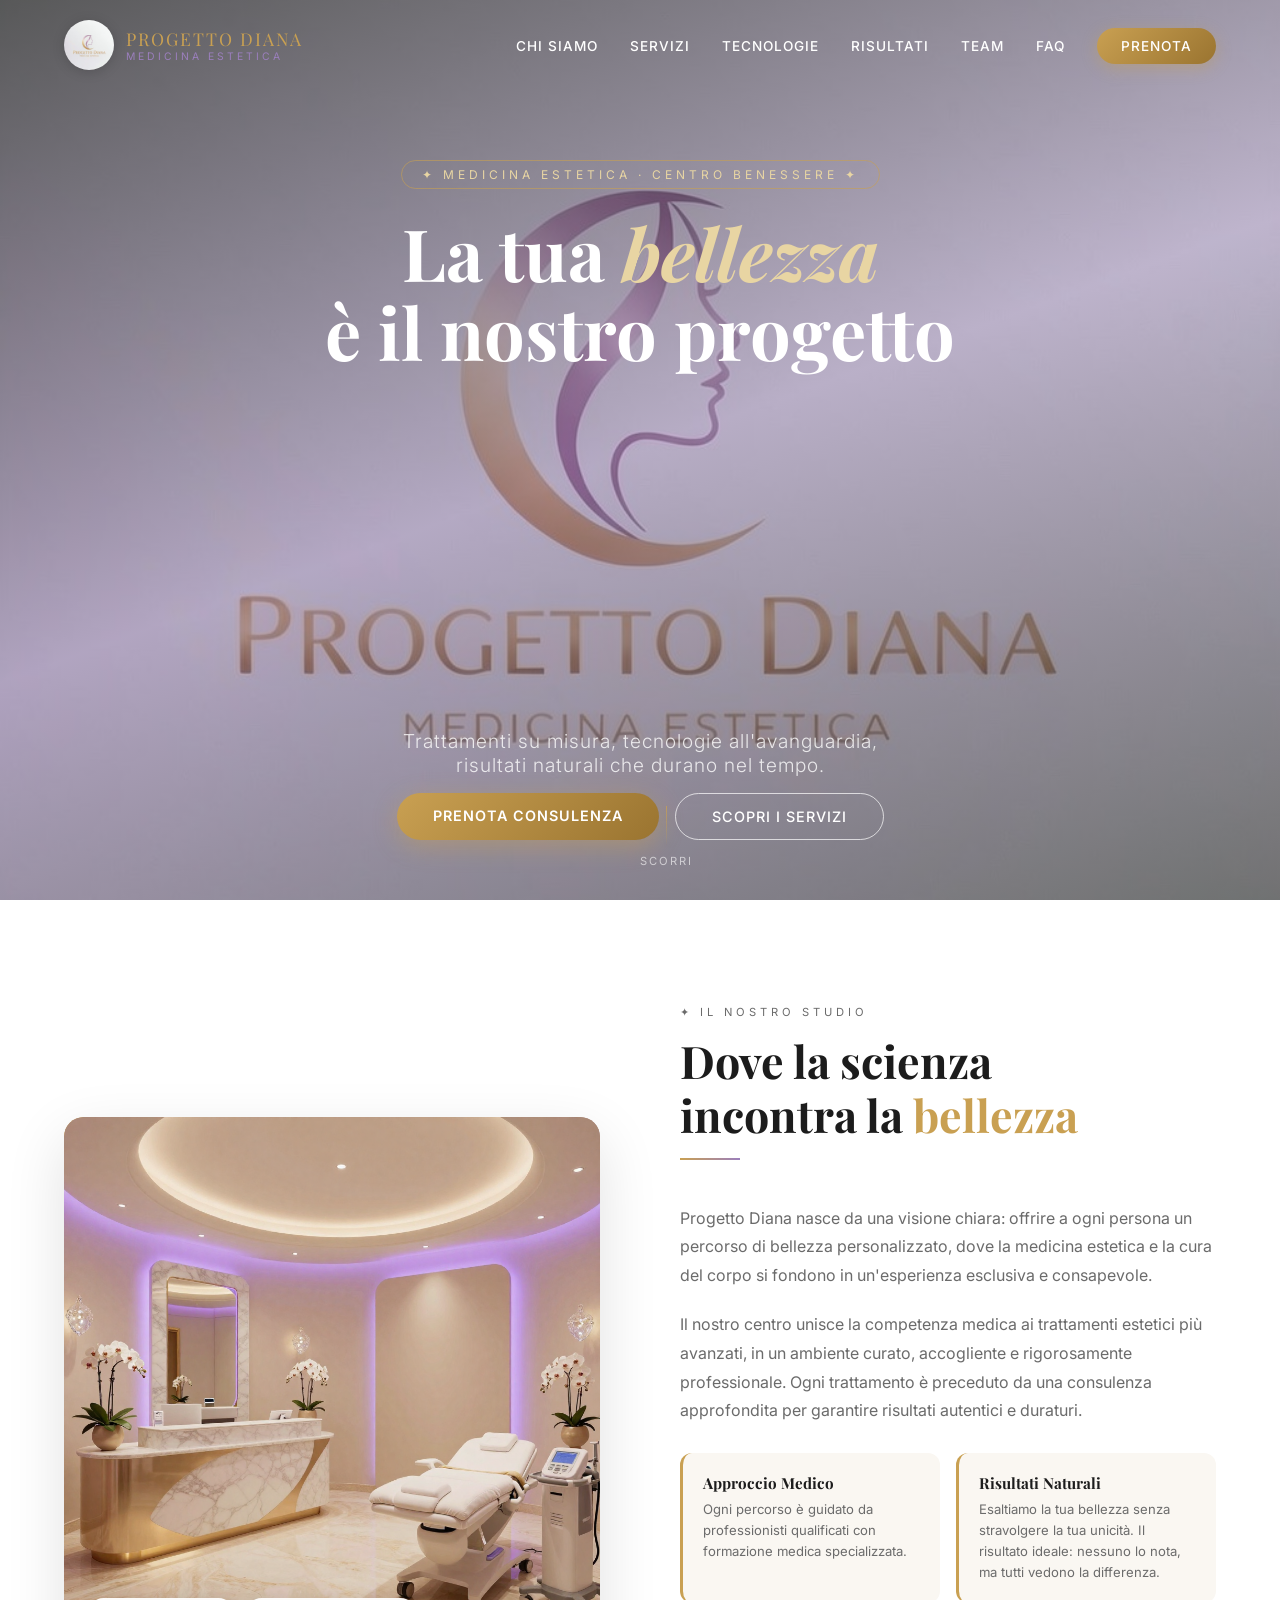
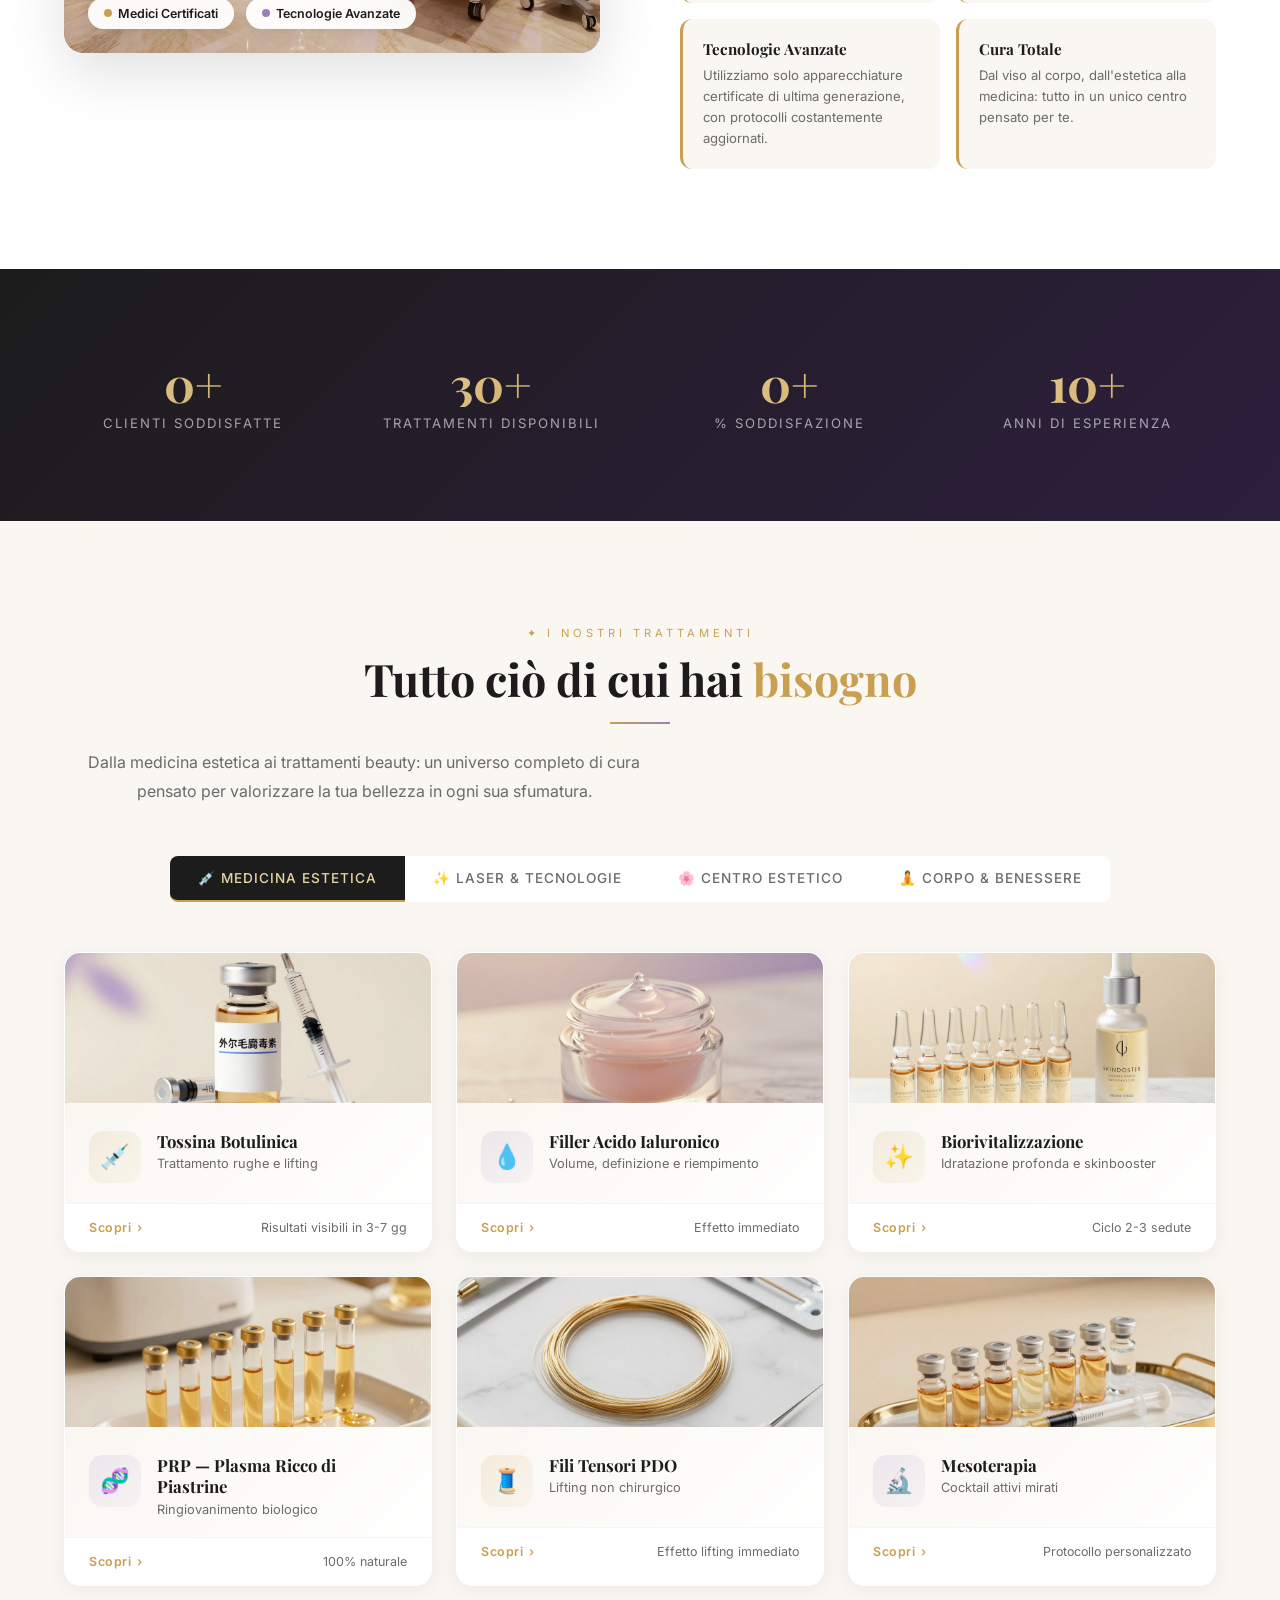
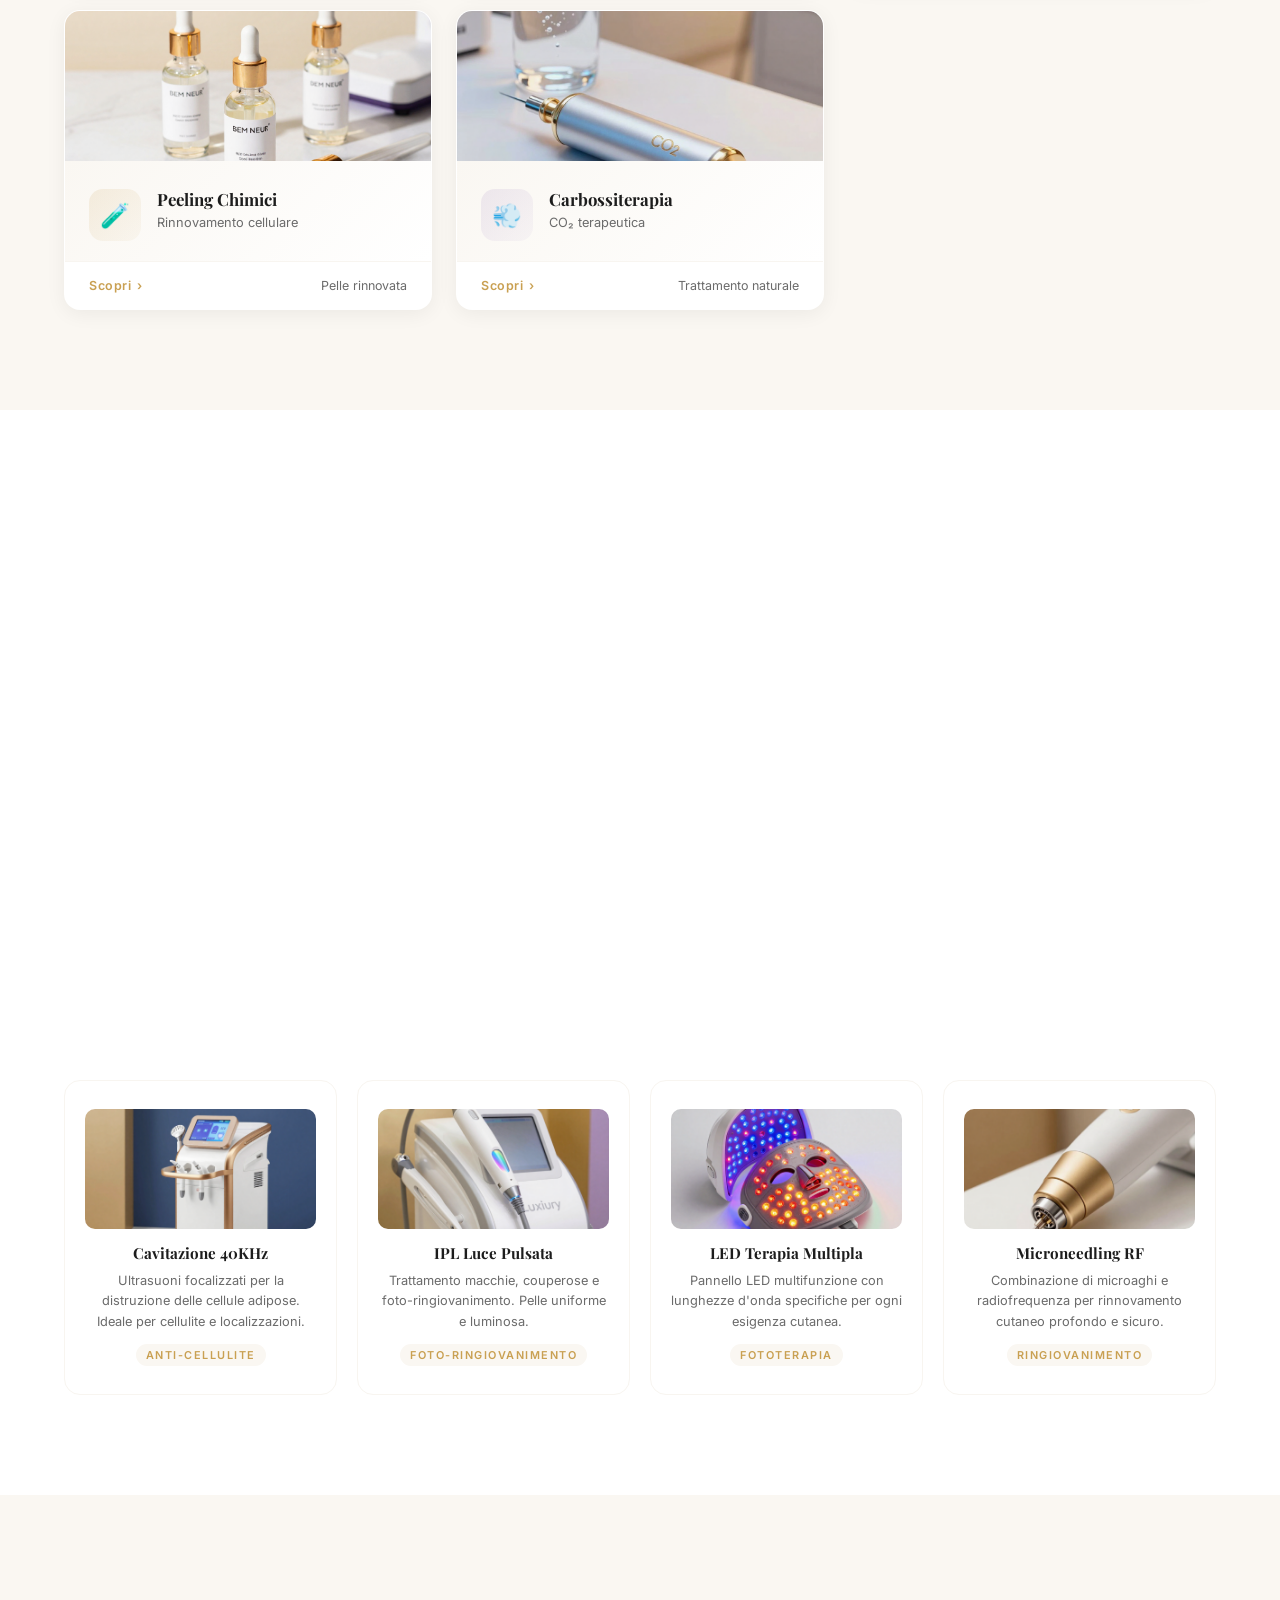
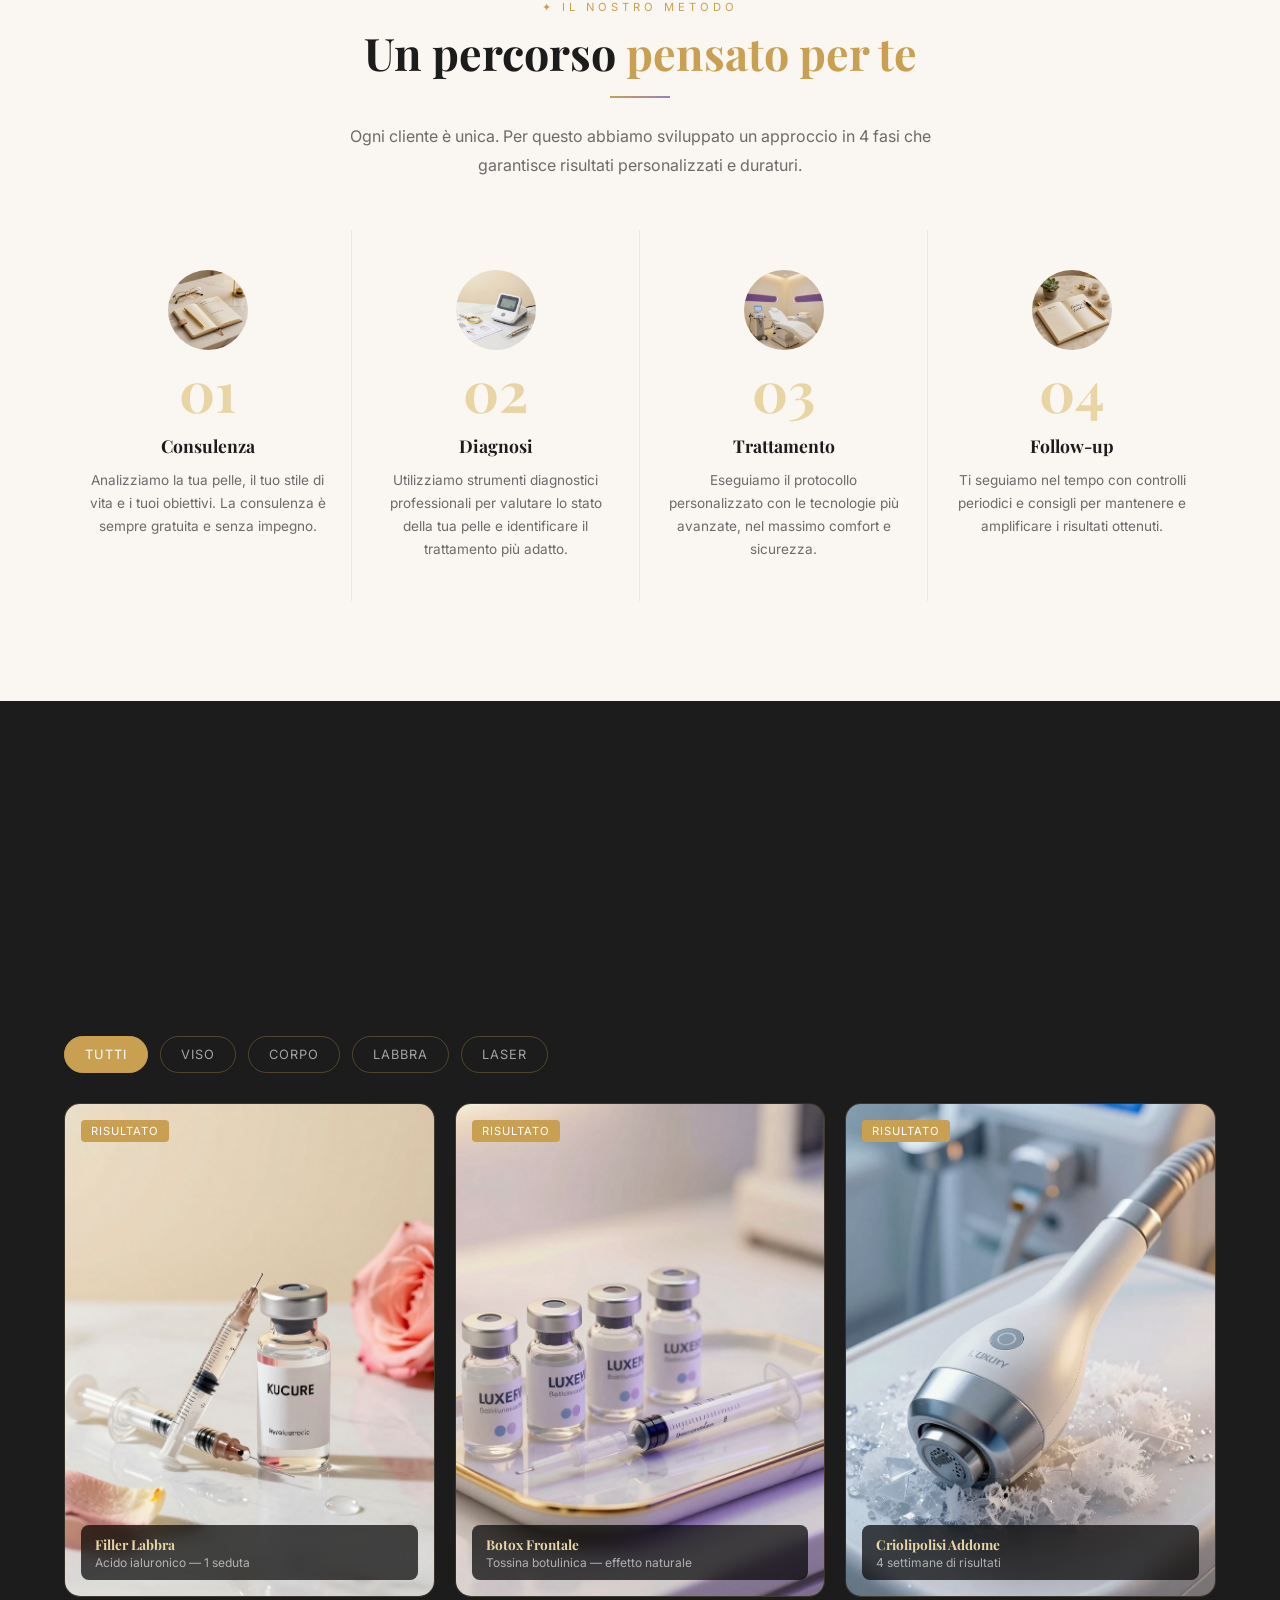
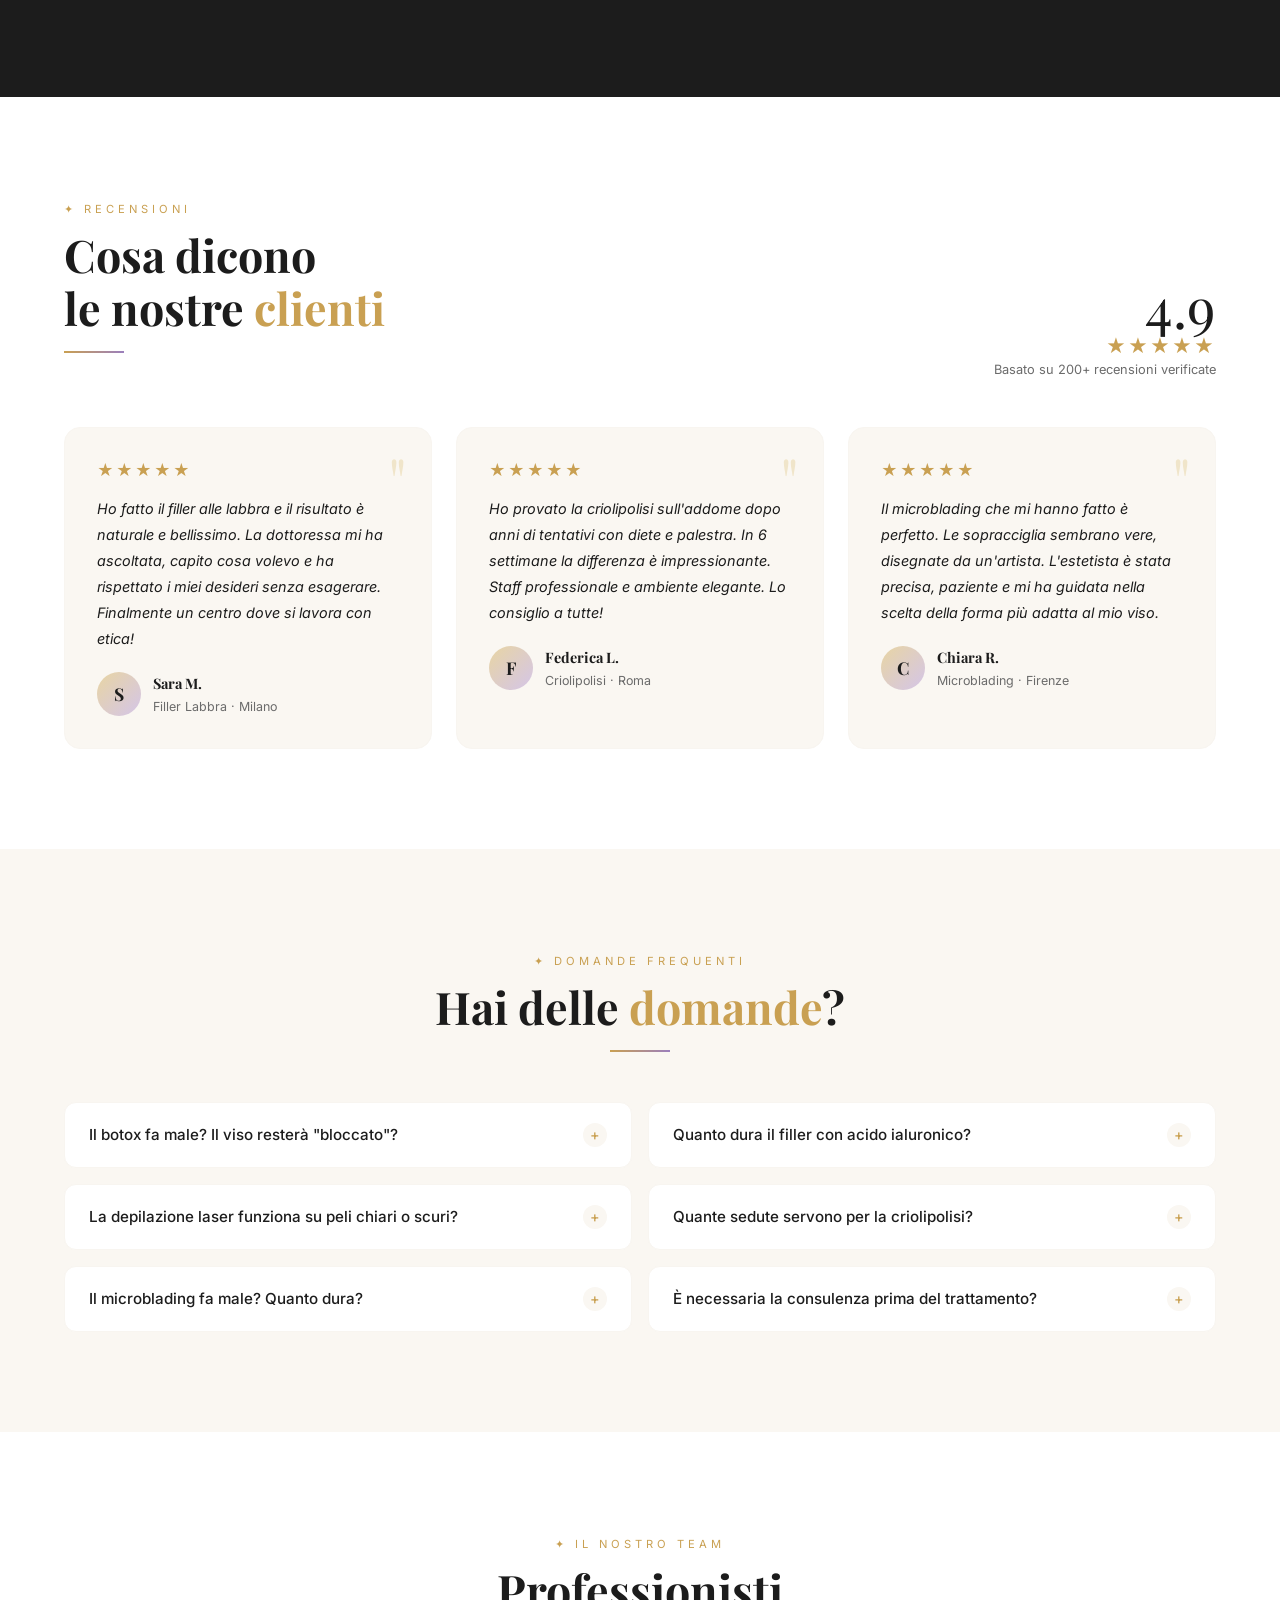
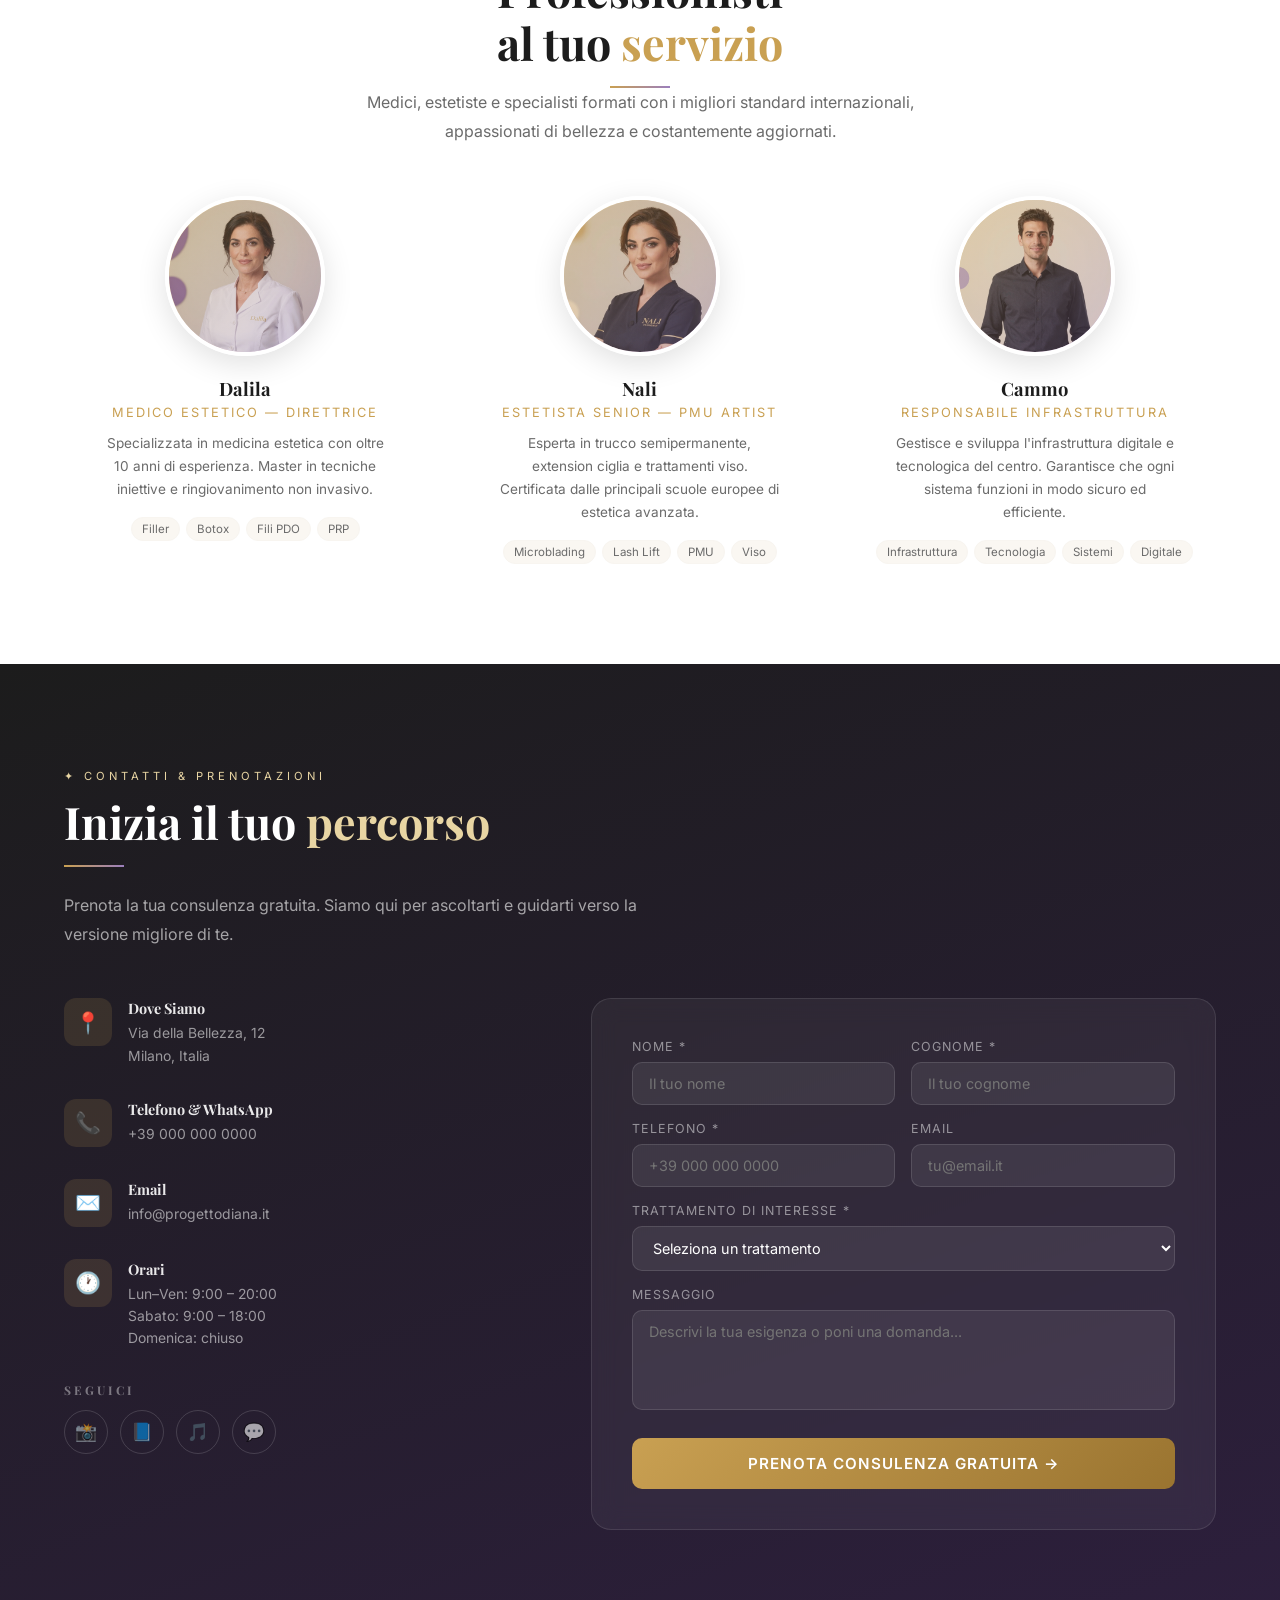
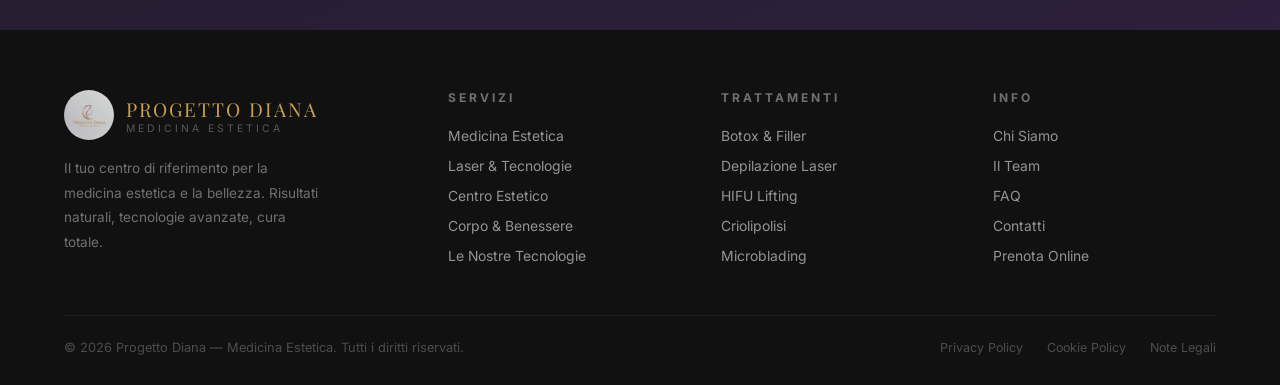
==== commit f07d8a7d: "Update index.html" ====
--- a/index.html
+++ b/index.html
@@ -109,6 +109,7 @@
     .hero-sub {
       font-size: clamp(1rem, 2vw, 1.2rem); color: rgba(255,255,255,0.8);
       font-weight: 300; letter-spacing: 1px; margin-bottom: 0;
+      text-align: center; width: 100%; padding: 0 24px; box-sizing: border-box;
       animation: fadeUp 0.8s ease both 0.7s;
     }
     .hero-btns {
@@ -498,6 +499,16 @@
       .footer-grid { grid-template-columns: 1fr 1fr; gap: 32px; }
     }
     @media (max-width: 768px) {
+      #hero { padding-top: 88px; }
+      .hero-content { padding: 0 20px; }
+      .hero-btns { bottom: 28px; gap: 10px; }
+      .hero-btns-row { gap: 12px; }
+      .hero-scroll { display: none; }
+      #hero-video {
+        object-fit: contain;
+        -webkit-mask-image: radial-gradient(ellipse 85% 70% at 50% 50%, black 40%, transparent 80%);
+        mask-image: radial-gradient(ellipse 85% 70% at 50% 50%, black 40%, transparent 80%);
+      }
       section { padding: 70px 5%; }
       .nav-links, .nav-cta { display: none; }
       .hamburger { display: flex; }
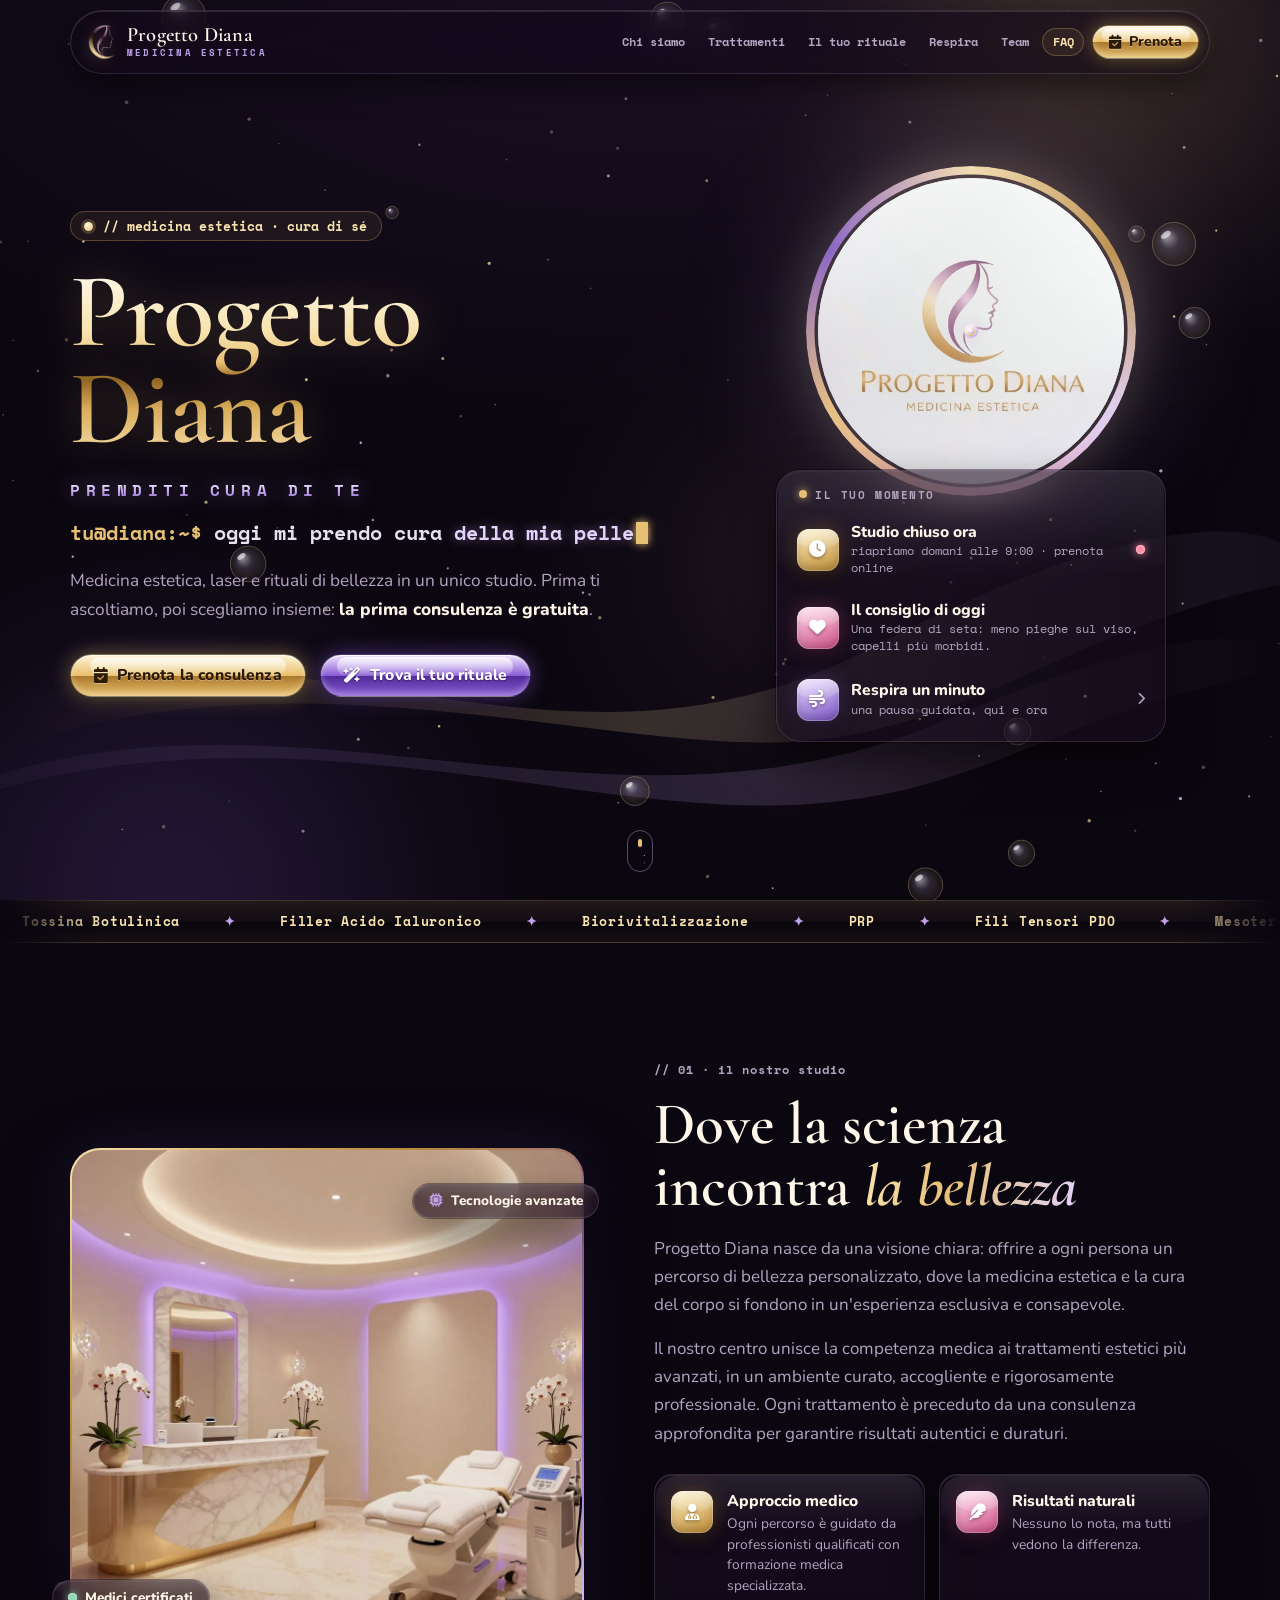
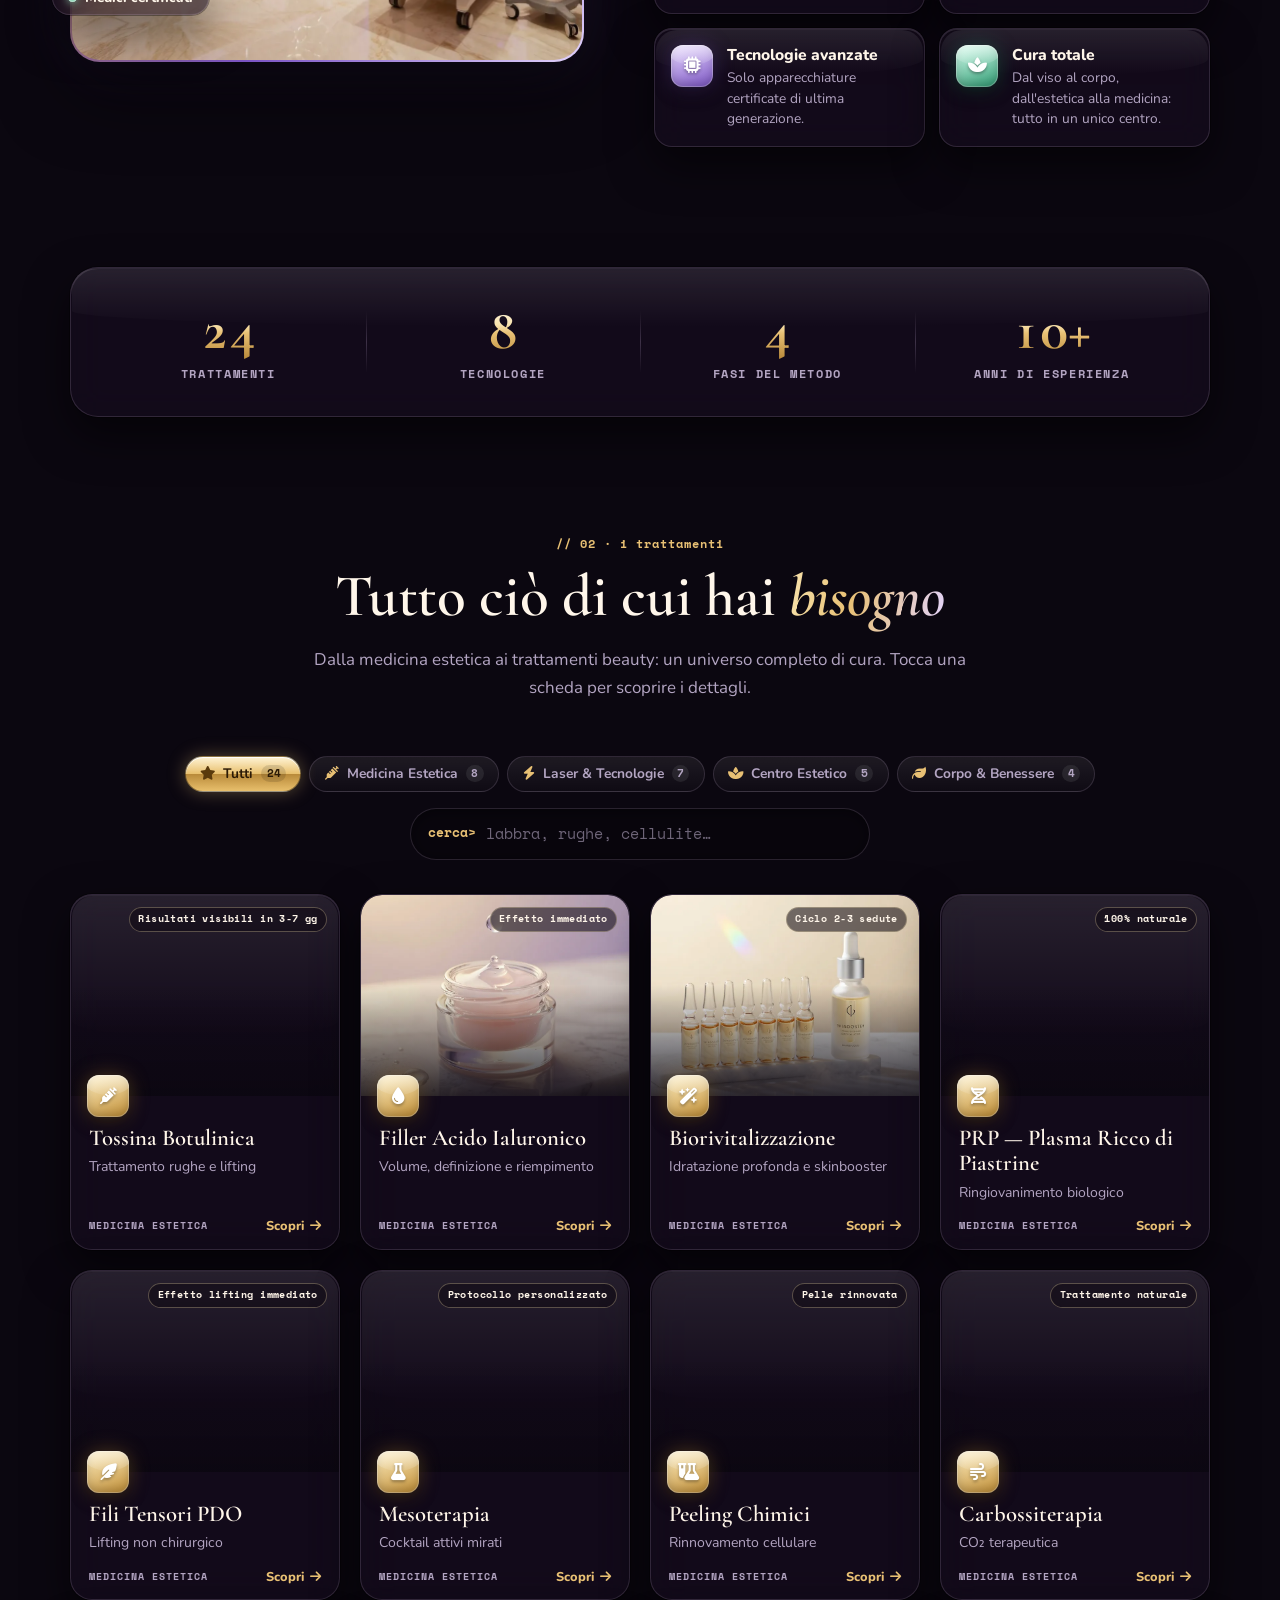
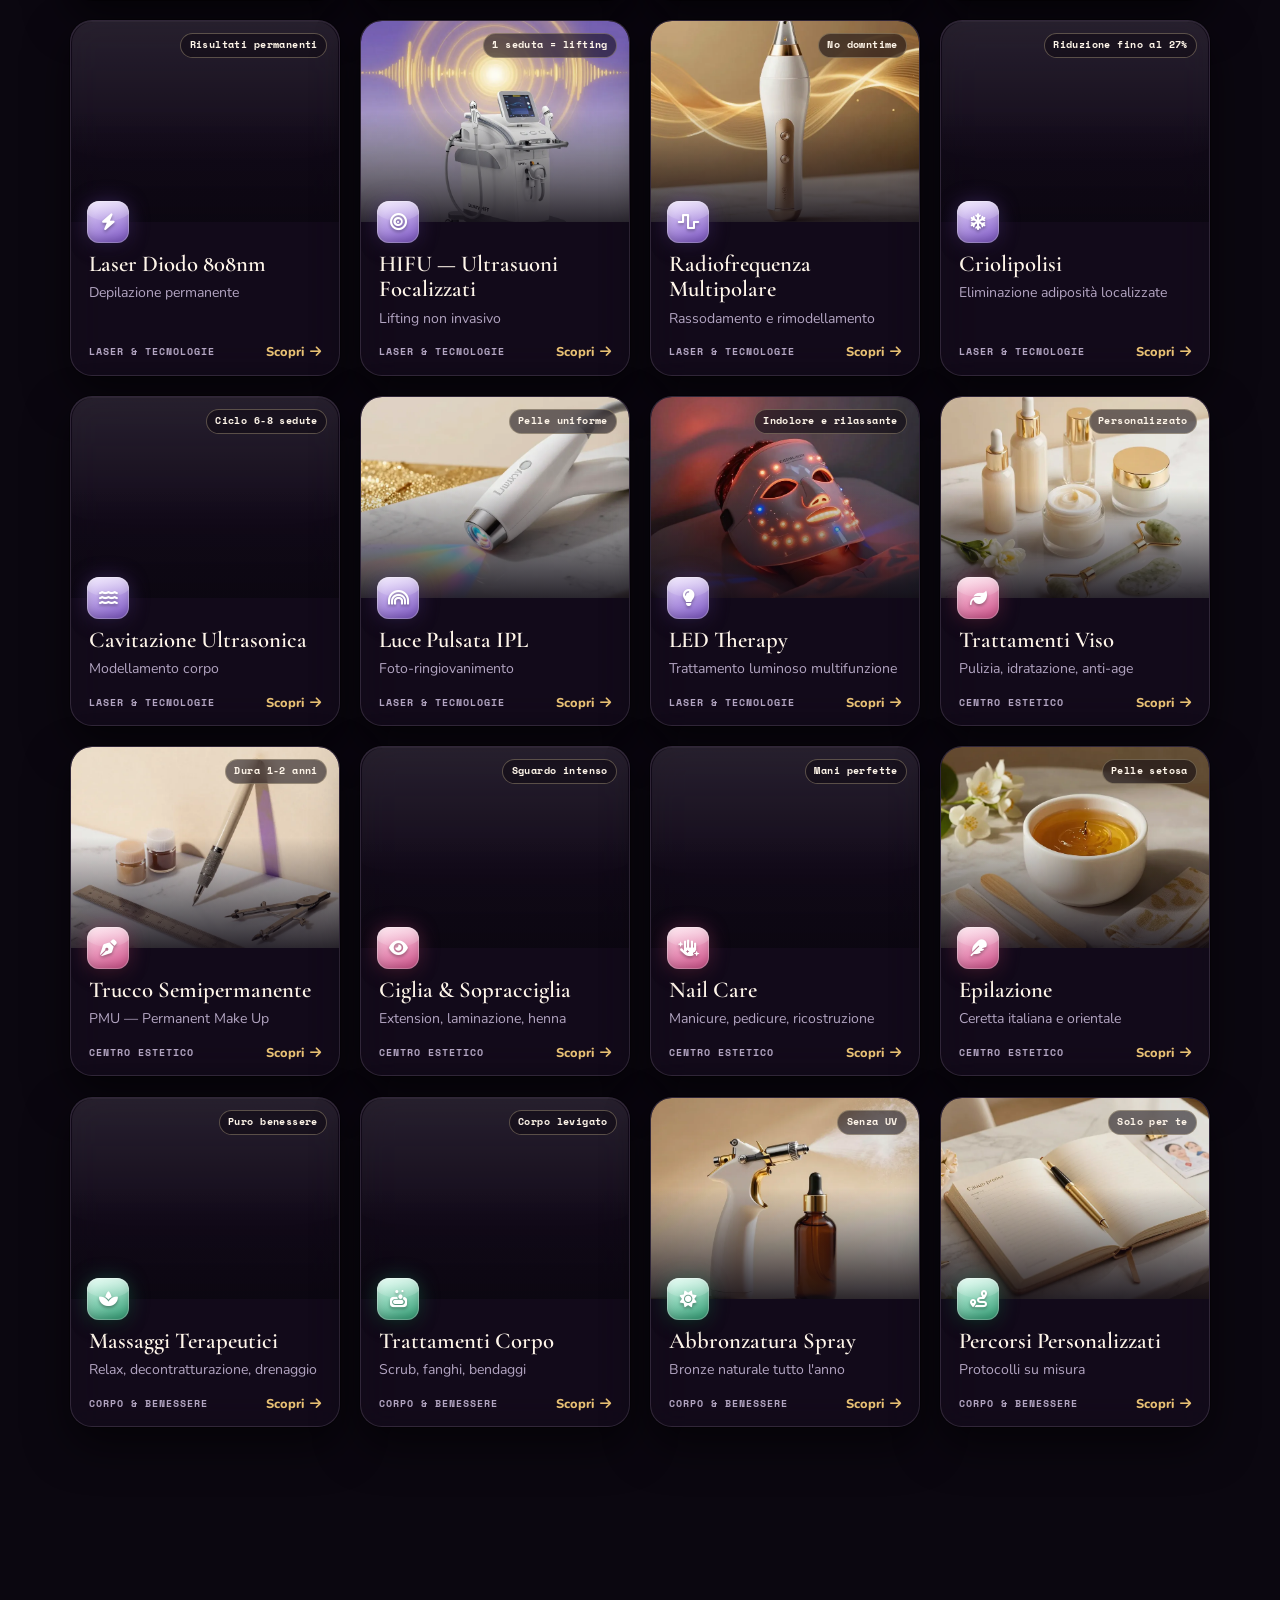
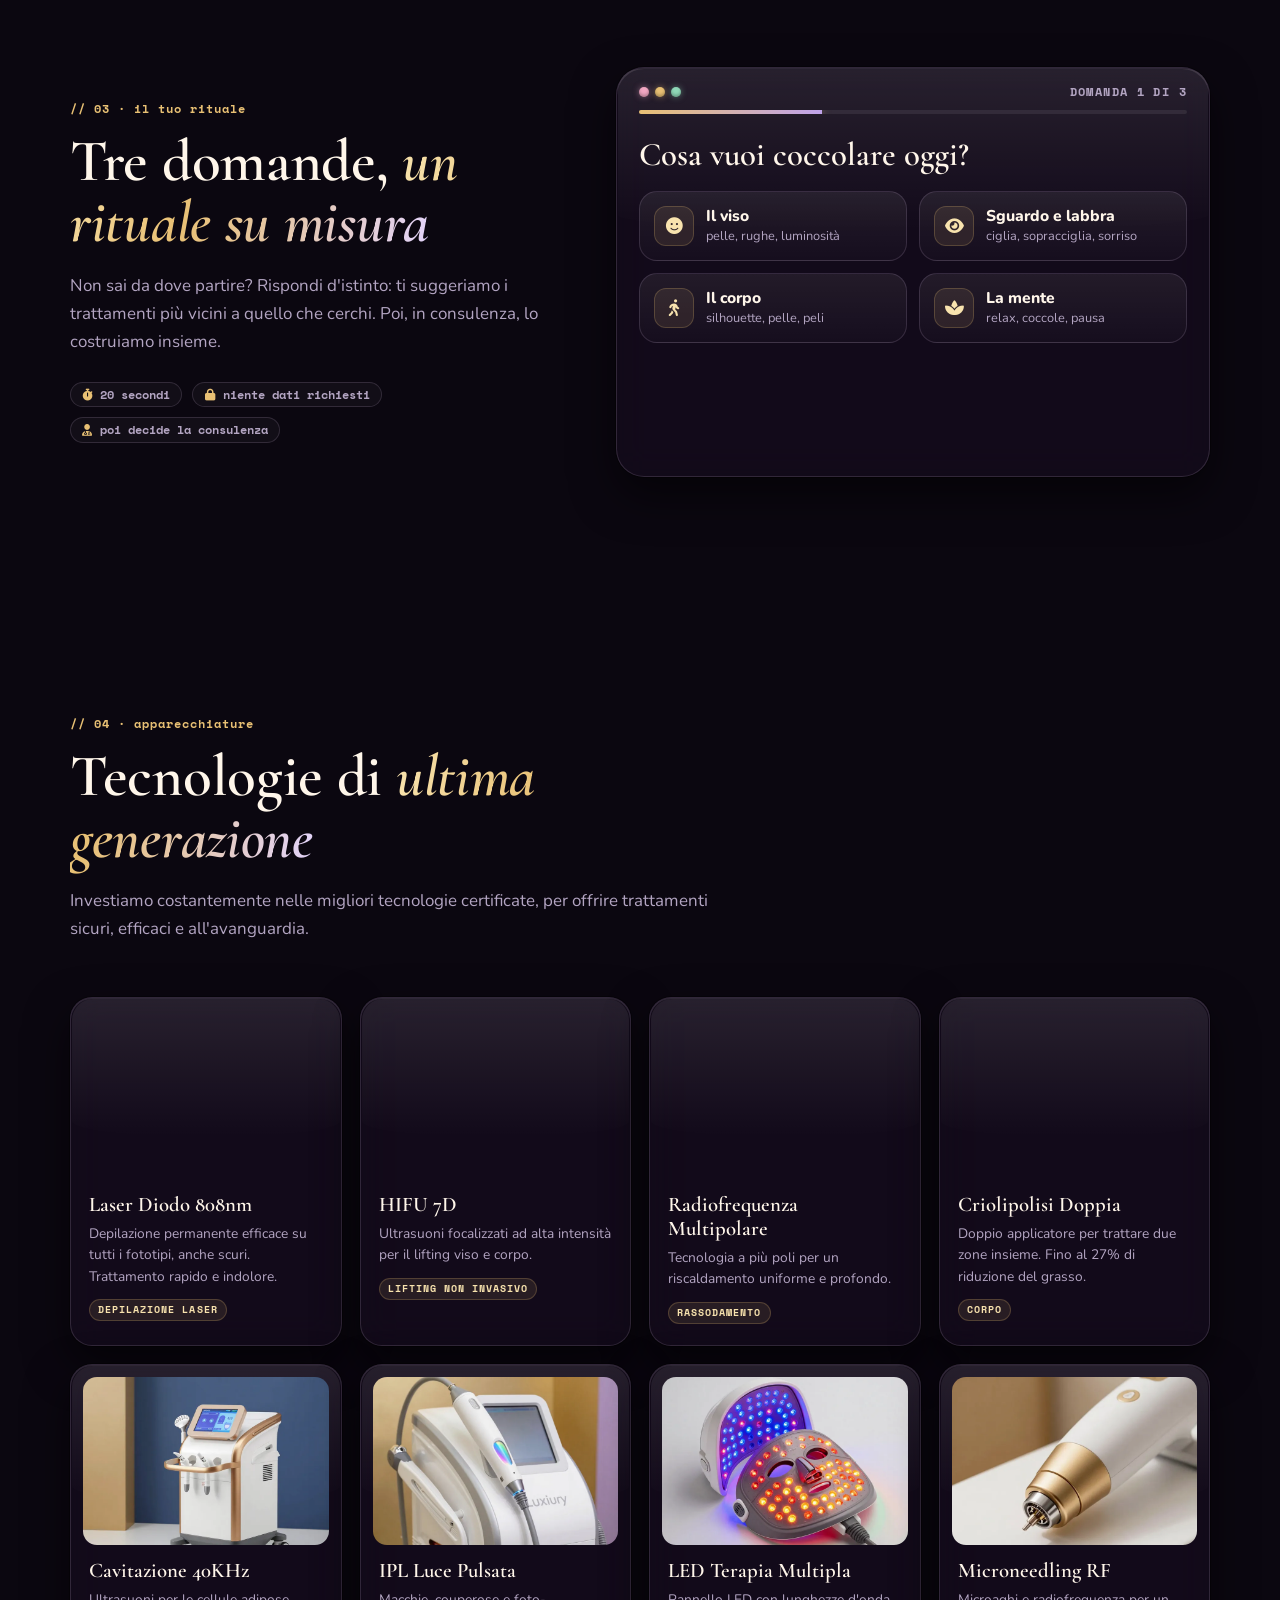
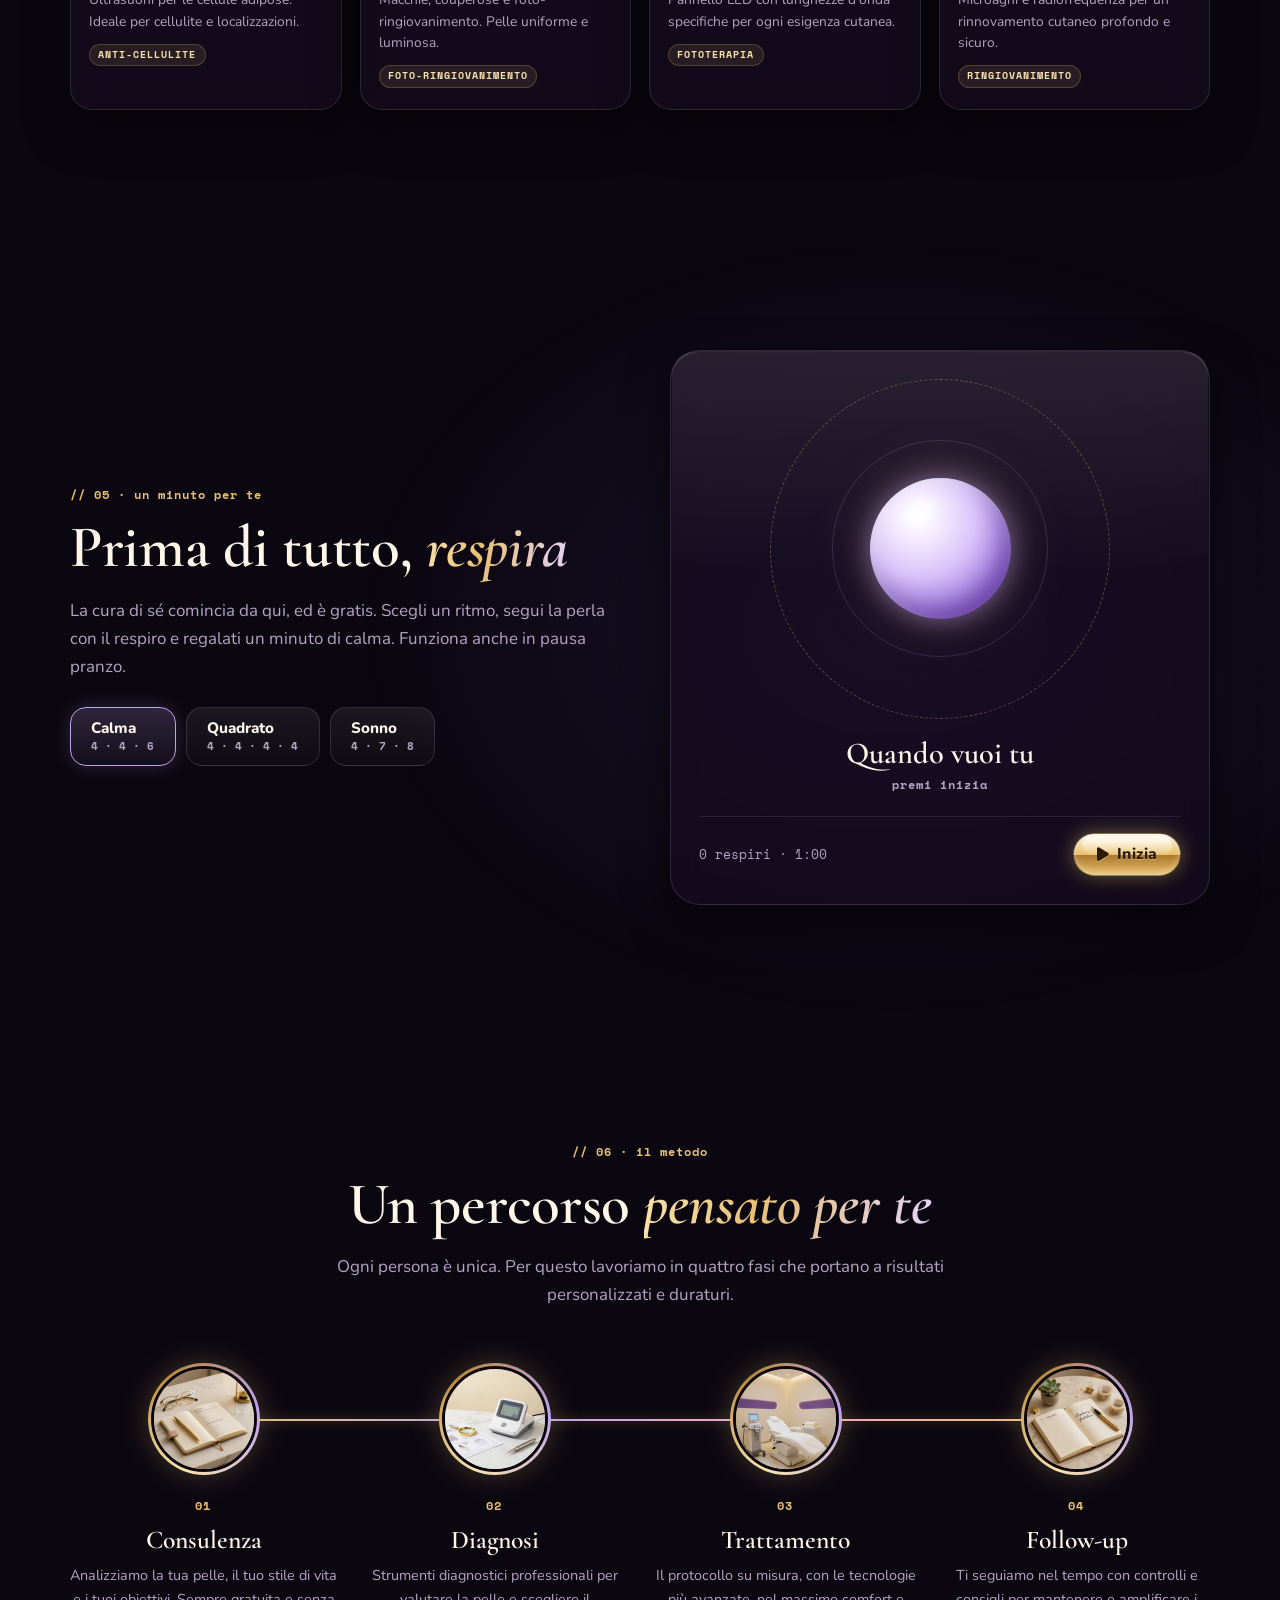
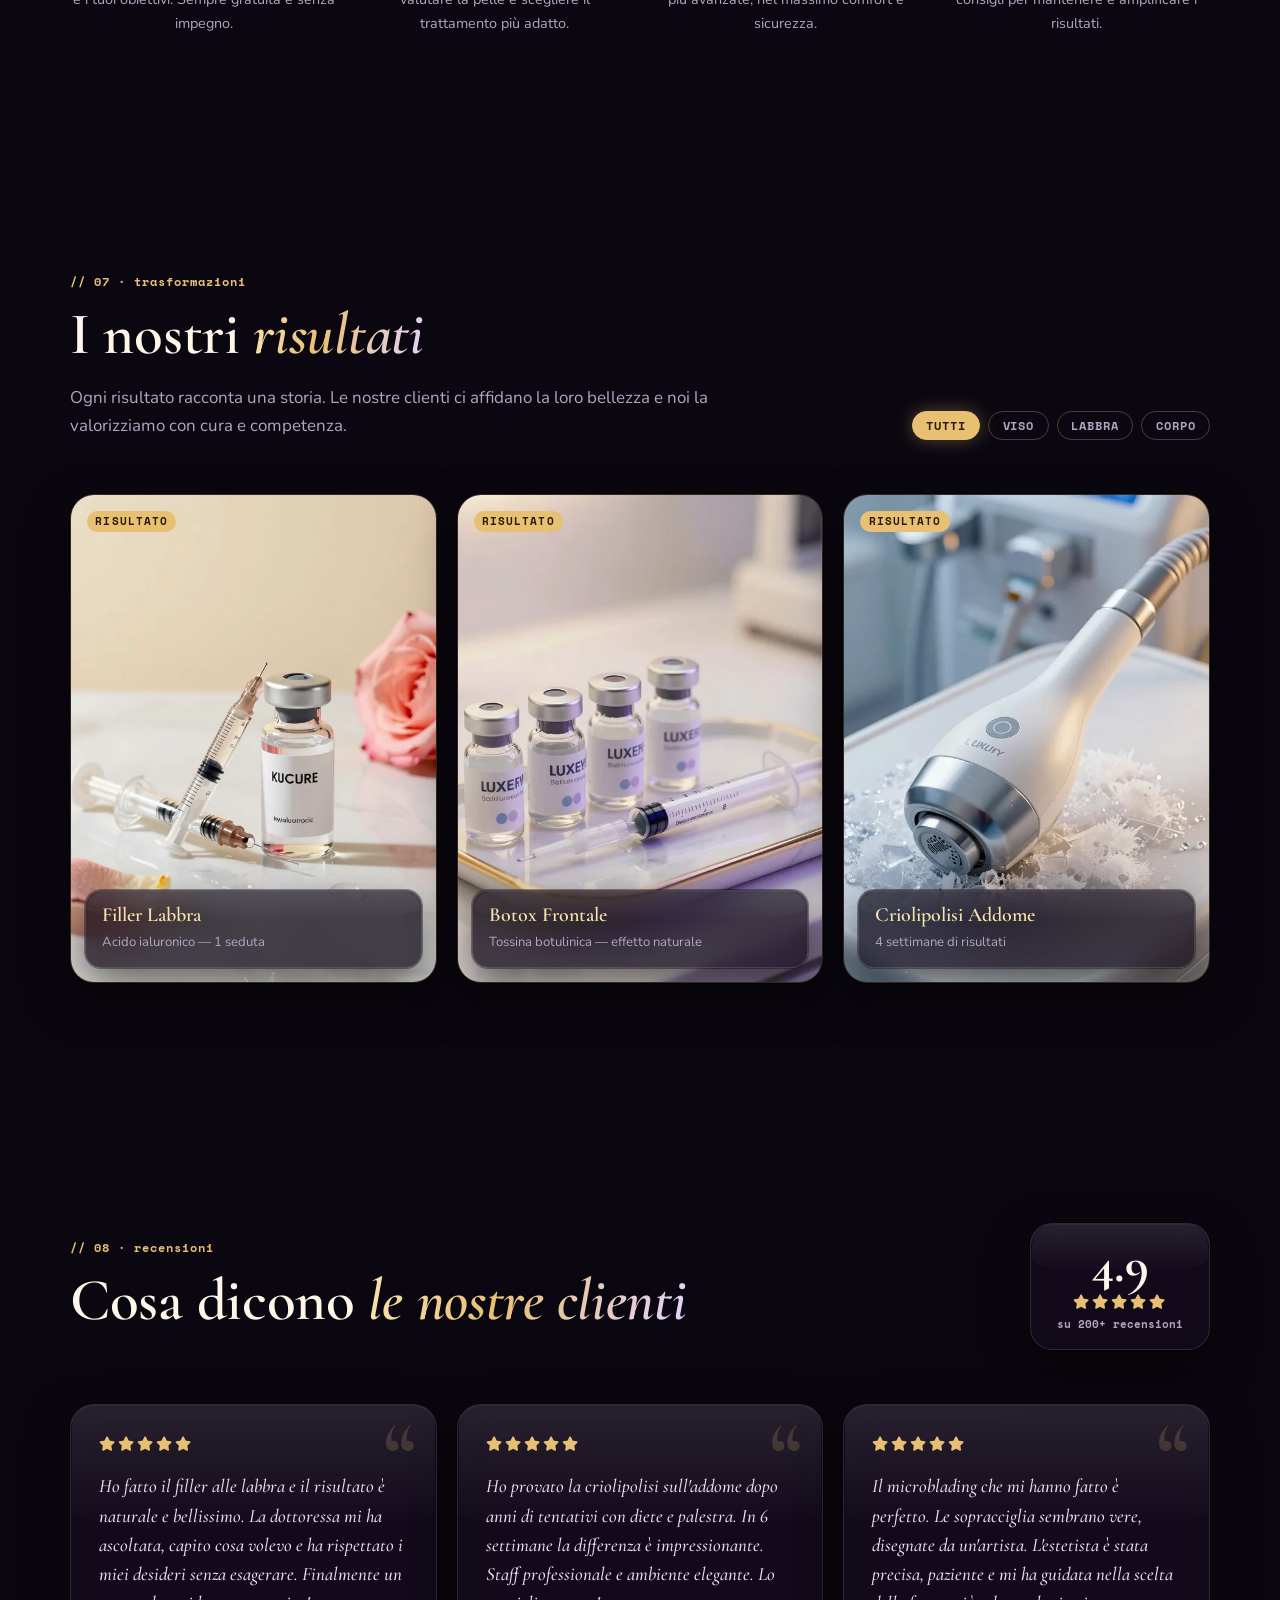
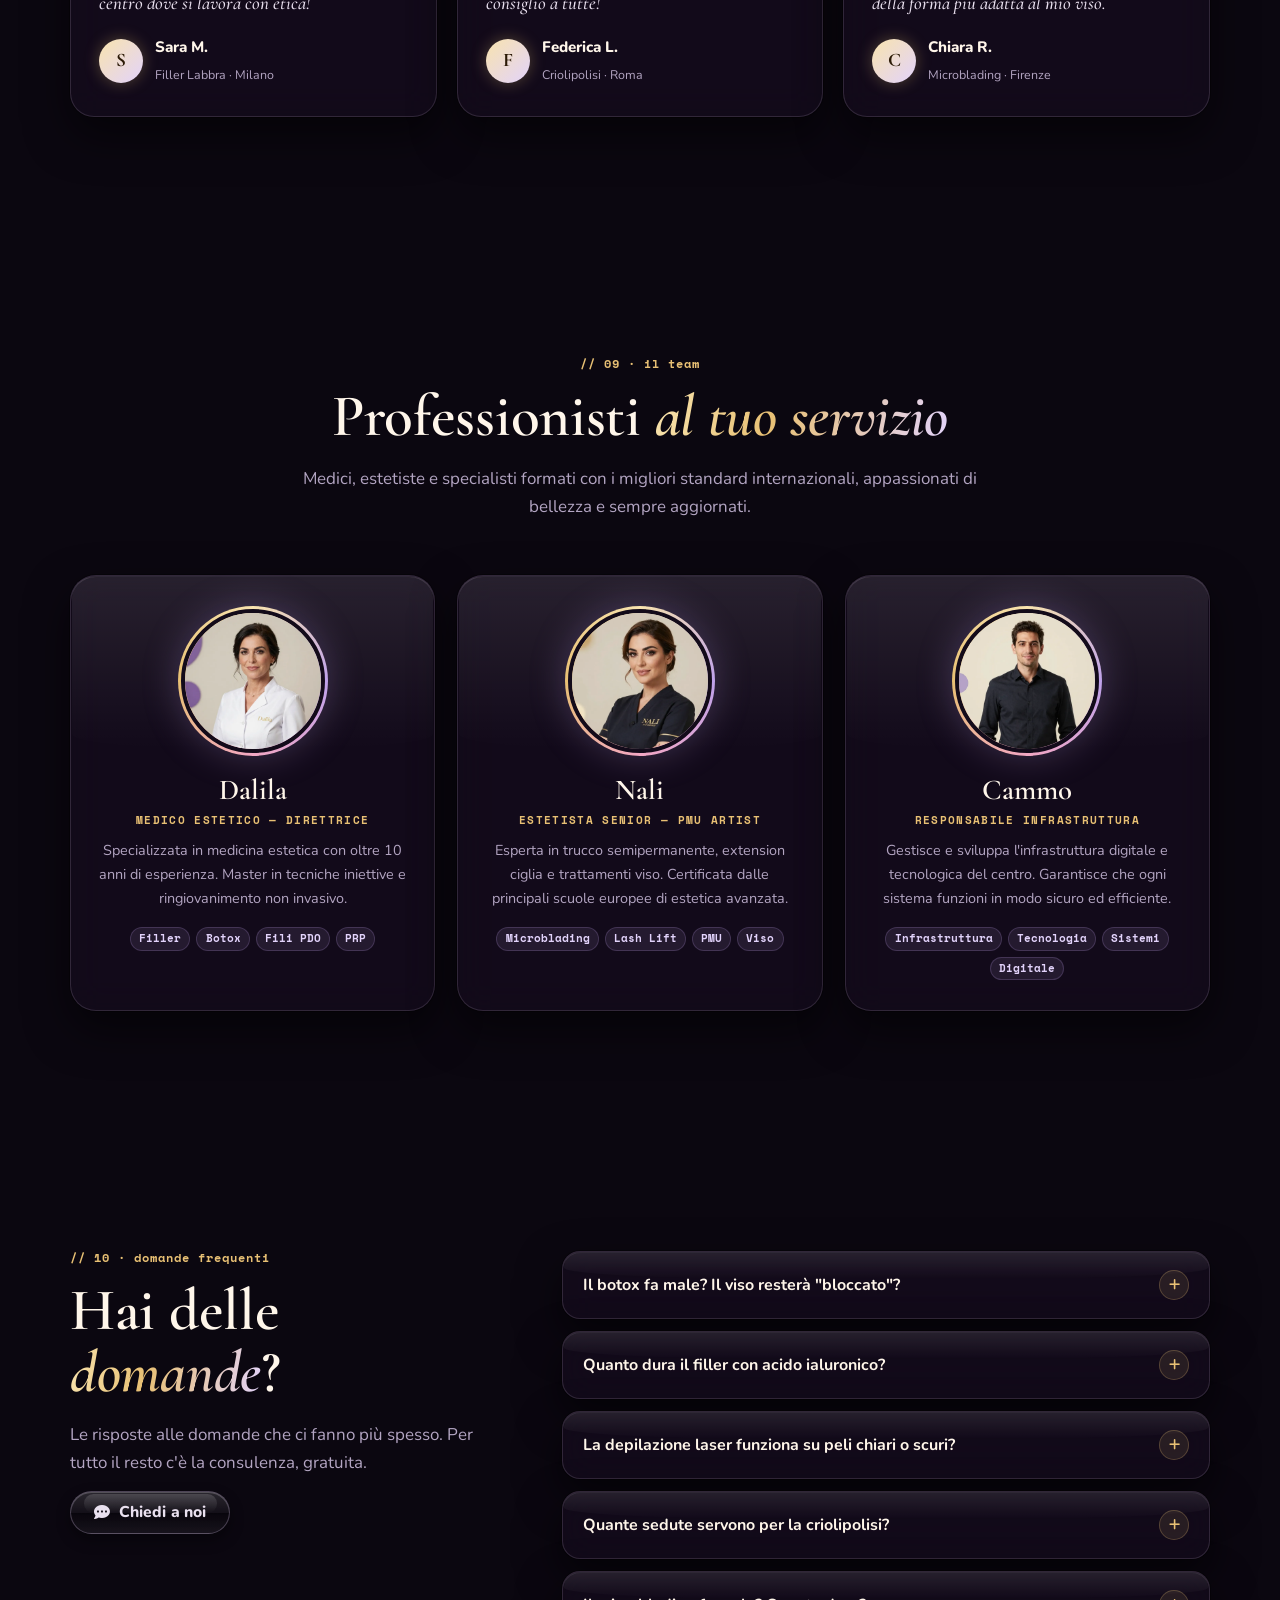
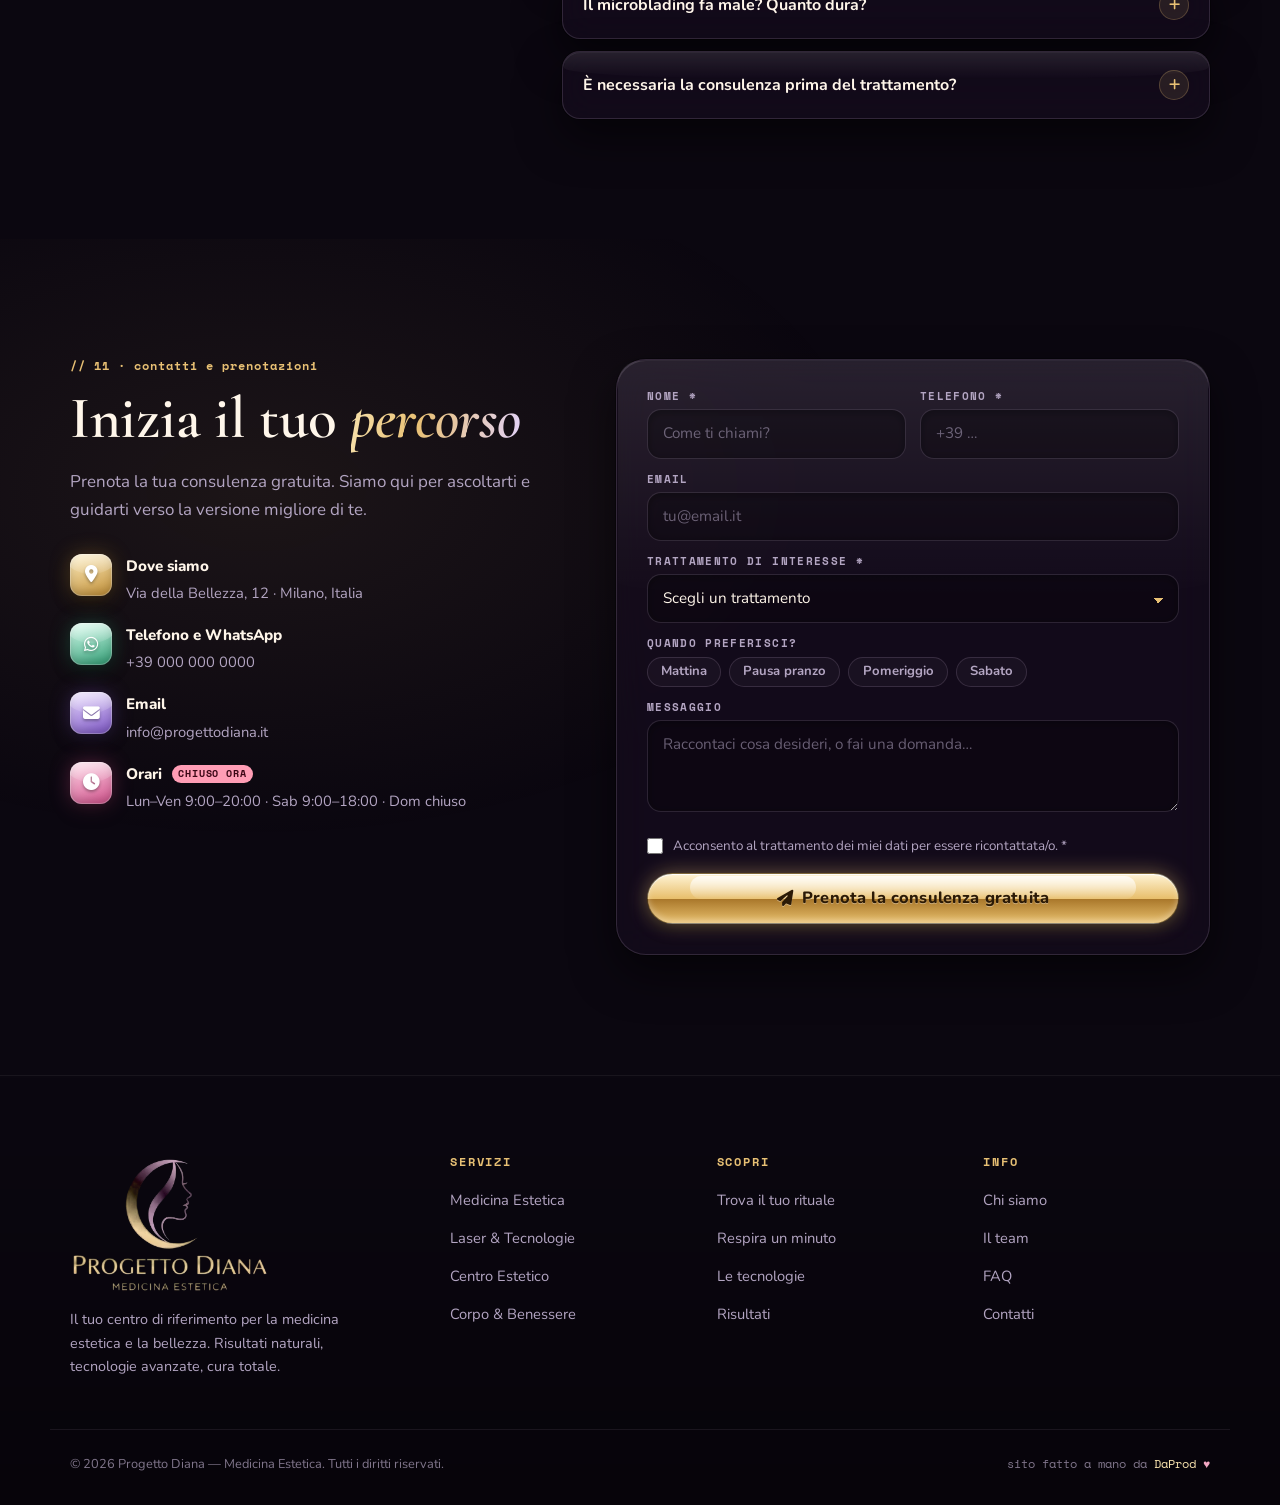
==== commit e5a92b59: "Nuova esperienza: spa notturna in stile DaProd per la cura di sé Il sito diventa una "spa notturna" " ====
--- a/index.html
+++ b/index.html
@@ -1,1763 +1,534 @@
 <!DOCTYPE html>
 <html lang="it">
 <head>
-  <meta charset="UTF-8">
-  <meta name="viewport" content="width=device-width, initial-scale=1.0">
-  <title>Progetto Diana — Medicina Estetica</title>
-  <meta name="description" content="Progetto Diana — Centro di medicina estetica e bellezza. Trattamenti viso, corpo, laser, filler, botox e molto altro. Risultati naturali, tecnologia avanzata.">
-  <link rel="preconnect" href="https://fonts.googleapis.com">
-  <link href="https://fonts.googleapis.com/css2?family=Playfair+Display:ital,wght@0,400;0,600;0,700;1,400&family=Inter:wght@300;400;500;600&display=swap" rel="stylesheet">
-  <style>
-    :root {
-      --gold: #C9A052;
-      --gold-light: #E8D5A3;
-      --gold-dark: #9A7430;
-      --purple: #9B7FBD;
-      --purple-light: #D4C5E8;
-      --purple-dark: #6B4F8D;
-      --dark: #1C1C1C;
-      --gray: #6B6B6B;
-      --light: #F8F5F0;
-      --white: #FFFFFF;
-      --cream: #FAF7F2;
-    }
-    *, *::before, *::after { box-sizing: border-box; margin: 0; padding: 0; }
-    html { scroll-behavior: smooth; font-size: 16px; }
-    body { font-family: 'Inter', sans-serif; background: var(--cream); color: var(--dark); overflow-x: hidden; }
-    h1,h2,h3,h4,h5 { font-family: 'Playfair Display', serif; }
-    a { text-decoration: none; color: inherit; }
-    img { max-width: 100%; }
-
-    /* LOADER */
-    #loader {
-      position: fixed; inset: 0; background: var(--dark); display: flex; align-items: center; justify-content: center;
-      z-index: 9999; transition: opacity 0.6s ease, visibility 0.6s ease;
-    }
-    #loader.hidden { opacity: 0; visibility: hidden; }
-    .loader-logo { width: 120px; height: 120px; border-radius: 50%; object-fit: cover; animation: pulse 1.5s ease-in-out infinite; }
-    @keyframes pulse { 0%,100%{opacity:0.4;transform:scale(0.95)} 50%{opacity:1;transform:scale(1.05)} }
-
-    /* NAV */
-    nav {
-      position: fixed; top: 0; left: 0; right: 0; z-index: 1000;
-      padding: 20px 5%; display: flex; align-items: center; justify-content: space-between;
-      transition: all 0.4s ease;
-    }
-    nav.scrolled {
-      background: rgba(250,247,242,0.97); backdrop-filter: blur(12px);
-      padding: 12px 5%; box-shadow: 0 2px 30px rgba(0,0,0,0.08);
-    }
-    .nav-logo { display: flex; align-items: center; gap: 12px; }
-    .nav-logo img { height: 50px; width: 50px; border-radius: 50%; object-fit: cover; filter: drop-shadow(0 2px 6px rgba(0,0,0,0.15)); }
-    .nav-logo-text { display: flex; flex-direction: column; }
-    .nav-logo-text span:first-child { font-family: 'Playfair Display', serif; font-size: 1.1rem; color: var(--gold); letter-spacing: 2px; text-transform: uppercase; }
-    .nav-logo-text span:last-child { font-size: 0.65rem; color: var(--purple); letter-spacing: 3px; text-transform: uppercase; }
-    .nav-links { display: flex; gap: 32px; list-style: none; }
-    .nav-links a { font-size: 0.85rem; font-weight: 500; letter-spacing: 1px; text-transform: uppercase; color: var(--white); transition: color 0.3s; }
-    nav.scrolled .nav-links a { color: var(--dark); }
-    .nav-links a:hover { color: var(--gold); }
-    .nav-cta {
-      background: linear-gradient(135deg, var(--gold), var(--gold-dark));
-      color: var(--white) !important; padding: 10px 24px; border-radius: 50px;
-      font-size: 0.85rem; font-weight: 600; letter-spacing: 1px; text-transform: uppercase;
-      transition: all 0.3s; box-shadow: 0 4px 15px rgba(201,160,82,0.4);
-    }
-    .nav-cta:hover { transform: translateY(-2px); box-shadow: 0 6px 20px rgba(201,160,82,0.5); }
-    .hamburger { display: none; flex-direction: column; gap: 5px; cursor: pointer; z-index: 1001; }
-    .hamburger span { width: 24px; height: 2px; background: var(--white); transition: all 0.3s; border-radius: 2px; }
-    nav.scrolled .hamburger span { background: var(--dark); }
-    .hamburger.open span:nth-child(1) { transform: translateY(7px) rotate(45deg); }
-    .hamburger.open span:nth-child(2) { opacity: 0; }
-    .hamburger.open span:nth-child(3) { transform: translateY(-7px) rotate(-45deg); }
-    .mobile-menu {
-      display: none; position: fixed; inset: 0; background: var(--dark); z-index: 999;
-      flex-direction: column; align-items: center; justify-content: center; gap: 32px;
-    }
-    .mobile-menu.open { display: flex; }
-    .mobile-menu a { font-family: 'Playfair Display', serif; font-size: 1.8rem; color: var(--white); transition: color 0.3s; }
-    .mobile-menu a:hover { color: var(--gold); }
-
-    /* HERO */
-    #hero {
-      position: relative; height: 100vh; min-height: 600px;
-      display: flex; flex-direction: column; align-items: center;
-      justify-content: flex-start; overflow: hidden;
-      padding-top: 160px;
-    }
-    #hero-video {
-      position: absolute; inset: 0; width: 100%; height: 100%; object-fit: cover; z-index: 0;
-    }
-    .hero-overlay {
-      position: absolute; inset: 0; z-index: 1;
-      background: linear-gradient(160deg, rgba(28,28,28,0.7) 0%, rgba(107,79,141,0.4) 50%, rgba(28,28,28,0.6) 100%);
-    }
-    .hero-content {
-      position: relative; z-index: 2; text-align: center; padding: 0 20px; max-width: 800px;
-    }
-    .hero-tag {
-      display: inline-block; border: 1px solid rgba(201,160,82,0.6);
-      color: var(--gold-light); font-size: 0.75rem; letter-spacing: 4px; text-transform: uppercase;
-      padding: 6px 20px; border-radius: 50px; margin-bottom: 24px;
-      animation: fadeUp 0.8s ease both 0.3s;
-    }
-    .hero-title {
-      font-size: clamp(2.4rem, 6vw, 4.5rem); color: var(--white);
-      line-height: 1.1; margin-bottom: 16px;
-      animation: fadeUp 0.8s ease both 0.5s;
-    }
-    .hero-title em { color: var(--gold-light); font-style: italic; }
-    .hero-sub {
-      font-size: clamp(1rem, 2vw, 1.2rem); color: rgba(255,255,255,0.8);
-      font-weight: 300; letter-spacing: 1px; margin-bottom: 0;
-      text-align: center; width: 100%; padding: 0 24px; box-sizing: border-box;
-      animation: fadeUp 0.8s ease both 0.7s;
-    }
-    .hero-btns {
-      position: absolute; bottom: 60px; left: 0; right: 0; z-index: 2;
-      display: flex; flex-direction: column; align-items: center; gap: 16px;
-      animation: fadeUp 0.8s ease both 0.9s;
-    }
-    .hero-btns .hero-sub { margin-bottom: 0; animation: none; }
-    .hero-btns-row { display: flex; gap: 16px; justify-content: center; flex-wrap: wrap; }
-    .btn-primary {
-      background: linear-gradient(135deg, var(--gold), var(--gold-dark));
-      color: var(--white); padding: 14px 36px; border-radius: 50px;
-      font-weight: 600; font-size: 0.9rem; letter-spacing: 1px; text-transform: uppercase;
-      transition: all 0.3s; box-shadow: 0 6px 25px rgba(201,160,82,0.45);
-    }
-    .btn-primary:hover { transform: translateY(-3px); box-shadow: 0 10px 30px rgba(201,160,82,0.55); }
-    .btn-outline {
-      border: 1.5px solid rgba(255,255,255,0.7); color: var(--white);
-      padding: 14px 36px; border-radius: 50px; font-weight: 500; font-size: 0.9rem;
-      letter-spacing: 1px; text-transform: uppercase; transition: all 0.3s;
-    }
-    .btn-outline:hover { background: rgba(255,255,255,0.15); border-color: var(--gold); color: var(--gold-light); }
-    .hero-scroll {
-      position: absolute; bottom: 32px; left: 50%; transform: translateX(-50%);
-      z-index: 2; display: flex; flex-direction: column; align-items: center; gap: 8px;
-      color: rgba(255,255,255,0.6); font-size: 0.7rem; letter-spacing: 2px; text-transform: uppercase;
-      animation: fadeUp 1s ease both 1.2s;
-    }
-    .scroll-line {
-      width: 1px; height: 40px;
-      background: linear-gradient(to bottom, rgba(201,160,82,0.8), transparent);
-      animation: scrollAnim 2s ease-in-out infinite;
-    }
-    @keyframes scrollAnim { 0%{opacity:1;transform:scaleY(1) translateY(0)} 100%{opacity:0;transform:scaleY(0.5) translateY(20px)} }
-    @keyframes fadeUp { from{opacity:0;transform:translateY(30px)} to{opacity:1;transform:translateY(0)} }
-
-    /* IMAGE STYLES */
-    .service-card-img { width: 100%; height: 150px; overflow: hidden; }
-    .service-card-img img { width: 100%; height: 100%; object-fit: cover; transition: transform 0.4s ease; }
-    .service-card:hover .service-card-img img { transform: scale(1.05); }
-    .tech-card-img { width: 100%; height: 120px; border-radius: 10px; overflow: hidden; margin-bottom: 14px; }
-    .tech-card-img img { width: 100%; height: 100%; object-fit: cover; }
-    .tech-icon { display: none; }
-    .step-img { width: 80px; height: 80px; border-radius: 50%; overflow: hidden; margin: 0 auto 12px; }
-    .step-img img { width: 100%; height: 100%; object-fit: cover; }
-    .team-photo img { width: 100%; height: 100%; object-fit: cover; border-radius: 50%; }
-    .ba-card > img { position: absolute; inset: 0; width: 100%; height: 100%; object-fit: cover; z-index: 0; }
-
-    /* SECTIONS */
-    section { padding: 100px 5%; scroll-margin-top: 70px; }
-    .section-tag {
-      display: inline-block; font-size: 0.7rem; letter-spacing: 4px; text-transform: uppercase;
-      color: var(--gold); margin-bottom: 12px;
-    }
-    .section-title { font-size: clamp(1.8rem, 3.5vw, 2.8rem); color: var(--dark); margin-bottom: 16px; line-height: 1.2; }
-    .section-title span { color: var(--gold); }
-    .section-line {
-      width: 60px; height: 2px; margin-bottom: 24px;
-      background: linear-gradient(to right, var(--gold), var(--purple));
-    }
-    .section-desc { font-size: 1rem; color: var(--gray); line-height: 1.8; max-width: 600px; }
-
-    /* ABOUT */
-    #about { background: var(--white); }
-    .about-grid { display: grid; grid-template-columns: 1fr 1fr; gap: 80px; align-items: center; }
-    .about-img-wrap {
-      position: relative; border-radius: 20px; overflow: hidden;
-      box-shadow: 0 20px 60px rgba(0,0,0,0.12);
-    }
-    .about-img-wrap::before {
-      content: ''; position: absolute; inset: -2px; z-index: -1; border-radius: 22px;
-      background: linear-gradient(135deg, var(--gold), var(--purple));
-    }
-    .about-media { position: relative; aspect-ratio: 1; border-radius: 18px; overflow: hidden; }
-    .about-media img, .about-media video {
-      position: absolute; inset: 0; width: 100%; height: 100%; object-fit: cover;
-      transition: opacity 1s ease;
-    }
-    .about-media video { opacity: 0; }
-    .about-badges {
-      position: absolute; bottom: 24px; left: 24px; right: 24px;
-      display: flex; gap: 12px; flex-wrap: wrap;
-    }
-    .badge {
-      background: rgba(255,255,255,0.95); backdrop-filter: blur(8px);
-      border-radius: 50px; padding: 8px 16px; font-size: 0.78rem;
-      font-weight: 600; color: var(--dark); box-shadow: 0 4px 15px rgba(0,0,0,0.1);
-      display: flex; align-items: center; gap: 6px;
-    }
-    .badge .dot { width: 8px; height: 8px; border-radius: 50%; }
-    .dot-gold { background: var(--gold); }
-    .dot-purple { background: var(--purple); }
-    .about-text { display: flex; flex-direction: column; gap: 20px; }
-    .about-text p { color: var(--gray); line-height: 1.8; }
-    .about-values { display: grid; grid-template-columns: 1fr 1fr; gap: 16px; margin-top: 8px; }
-    .value-card {
-      background: var(--cream); border-radius: 12px; padding: 20px;
-      border-left: 3px solid var(--gold); transition: transform 0.3s;
-    }
-    .value-card:hover { transform: translateX(4px); }
-    .value-card h4 { font-size: 0.95rem; color: var(--dark); margin-bottom: 6px; }
-    .value-card p { font-size: 0.82rem; color: var(--gray); line-height: 1.6; }
-
-    /* STATS */
-    #stats { background: linear-gradient(135deg, var(--dark) 0%, #2d1f3d 100%); padding: 70px 5%; }
-    .stats-grid { display: grid; grid-template-columns: repeat(4, 1fr); gap: 40px; text-align: center; }
-    .stat-item { padding: 20px; }
-    .stat-num {
-      font-family: 'Playfair Display', serif; font-size: 3rem; font-weight: 700;
-      background: linear-gradient(135deg, var(--gold-light), var(--gold));
-      -webkit-background-clip: text; -webkit-text-fill-color: transparent; background-clip: text;
-      line-height: 1;
-    }
-    .stat-label { color: rgba(255,255,255,0.6); font-size: 0.82rem; letter-spacing: 2px; text-transform: uppercase; margin-top: 8px; }
-    .stat-sep { width: 1px; background: rgba(255,255,255,0.1); }
-
-    /* SERVICES */
-    #servizi { background: var(--cream); }
-    .services-header { text-align: center; margin-bottom: 50px; }
-    .services-header .section-line { margin: 0 auto 24px; }
-    .tab-buttons { display: flex; justify-content: center; gap: 0; margin-bottom: 50px; flex-wrap: wrap; }
-    .tab-btn {
-      padding: 14px 28px; border: none; background: var(--white); cursor: pointer;
-      font-family: 'Inter', sans-serif; font-size: 0.85rem; font-weight: 500; letter-spacing: 1px;
-      text-transform: uppercase; color: var(--gray); transition: all 0.3s;
-      border-bottom: 2px solid transparent;
-    }
-    .tab-btn:first-child { border-radius: 8px 0 0 8px; }
-    .tab-btn:last-child { border-radius: 0 8px 8px 0; }
-    .tab-btn.active { background: var(--dark); color: var(--gold-light); border-bottom-color: var(--gold); }
-    .tab-panel { display: none; }
-    .tab-panel.active { display: block; }
-    .services-grid { display: grid; grid-template-columns: repeat(auto-fill, minmax(280px, 1fr)); gap: 24px; }
-    .service-card {
-      background: var(--white); border-radius: 16px; overflow: hidden;
-      box-shadow: 0 4px 20px rgba(0,0,0,0.06); transition: all 0.3s; cursor: pointer;
-      border: 1px solid transparent;
-    }
-    .service-card:hover { transform: translateY(-6px); box-shadow: 0 12px 40px rgba(0,0,0,0.12); border-color: var(--gold-light); }
-    .service-card-header {
-      padding: 28px 24px 20px;
-      background: linear-gradient(135deg, var(--cream), var(--white));
-      display: flex; align-items: flex-start; gap: 16px;
-    }
-    .service-icon {
-      width: 52px; height: 52px; border-radius: 14px; flex-shrink: 0;
-      display: flex; align-items: center; justify-content: center; font-size: 1.5rem;
-    }
-    .icon-gold { background: linear-gradient(135deg, rgba(201,160,82,0.15), rgba(201,160,82,0.05)); }
-    .icon-purple { background: linear-gradient(135deg, rgba(155,127,189,0.15), rgba(155,127,189,0.05)); }
-    .icon-dark { background: linear-gradient(135deg, rgba(28,28,28,0.08), rgba(28,28,28,0.02)); }
-    .service-card-header h3 { font-size: 1.05rem; color: var(--dark); margin-bottom: 4px; line-height: 1.3; }
-    .service-card-header p { font-size: 0.8rem; color: var(--gray); }
-    .service-card-body { padding: 0 24px; max-height: 0; overflow: hidden; transition: max-height 0.4s ease, padding 0.3s ease; }
-    .service-card.expanded .service-card-body { max-height: 300px; padding-bottom: 20px; }
-    .service-card-body ul { list-style: none; display: flex; flex-direction: column; gap: 8px; margin-top: 16px; }
-    .service-card-body ul li { font-size: 0.85rem; color: var(--gray); display: flex; align-items: flex-start; gap: 8px; line-height: 1.4; }
-    .service-card-body ul li::before { content: '→'; color: var(--gold); font-size: 0.75rem; margin-top: 1px; flex-shrink: 0; }
-    .service-card-footer { padding: 16px 24px; border-top: 1px solid var(--light); display: flex; justify-content: space-between; align-items: center; }
-    .expand-btn { font-size: 0.78rem; color: var(--gold); font-weight: 600; letter-spacing: 0.5px; display: flex; align-items: center; gap: 6px; transition: gap 0.3s; }
-    .service-card:hover .expand-btn { gap: 10px; }
-    .expand-arrow { transition: transform 0.3s; }
-    .service-card.expanded .expand-arrow { transform: rotate(90deg); }
-
-    /* TECH SECTION */
-    #tecnologie { background: var(--white); }
-    .tech-grid { display: grid; grid-template-columns: repeat(auto-fill, minmax(220px, 1fr)); gap: 20px; margin-top: 50px; }
-    .tech-card {
-      border: 1px solid var(--light); border-radius: 16px; padding: 28px 20px; text-align: center;
-      transition: all 0.3s; position: relative; overflow: hidden;
-    }
-    .tech-card::before {
-      content: ''; position: absolute; inset: 0;
-      background: linear-gradient(135deg, rgba(201,160,82,0.05), rgba(155,127,189,0.05));
-      opacity: 0; transition: opacity 0.3s;
-    }
-    .tech-card:hover { transform: translateY(-4px); border-color: var(--gold-light); box-shadow: 0 10px 30px rgba(0,0,0,0.08); }
-    .tech-card:hover::before { opacity: 1; }
-    .tech-icon { font-size: 2.4rem; margin-bottom: 16px; display: block; }
-    .tech-card h3 { font-size: 0.95rem; color: var(--dark); margin-bottom: 8px; }
-    .tech-card p { font-size: 0.8rem; color: var(--gray); line-height: 1.6; }
-    .tech-badge {
-      display: inline-block; margin-top: 12px; font-size: 0.68rem; letter-spacing: 1.5px;
-      text-transform: uppercase; padding: 4px 10px; border-radius: 20px;
-      background: var(--cream); color: var(--gold); font-weight: 600;
-    }
-
-    /* METODO */
-    #metodo { background: var(--cream); }
-    .metodo-grid { display: grid; grid-template-columns: repeat(4, 1fr); gap: 0; margin-top: 50px; }
-    .step {
-      padding: 40px 24px; position: relative; text-align: center;
-      border-right: 1px solid rgba(201,160,82,0.2); transition: background 0.3s;
-    }
-    .step:last-child { border-right: none; }
-    .step:hover { background: var(--white); }
-    .step-num {
-      font-family: 'Playfair Display', serif; font-size: 3.5rem; font-weight: 700;
-      color: var(--gold-light); line-height: 1; margin-bottom: 16px; display: block;
-    }
-    .step h3 { font-size: 1.1rem; color: var(--dark); margin-bottom: 12px; }
-    .step p { font-size: 0.85rem; color: var(--gray); line-height: 1.7; }
-
-    /* BEFORE AFTER */
-    #risultati { background: var(--dark); padding: 100px 5%; }
-    #risultati .section-title { color: var(--white); }
-    #risultati .section-desc { color: rgba(255,255,255,0.6); }
-    .ba-container { margin-top: 50px; }
-    .ba-tabs { display: flex; gap: 12px; margin-bottom: 30px; flex-wrap: wrap; }
-    .ba-tab {
-      padding: 10px 20px; border: 1px solid rgba(201,160,82,0.3); border-radius: 50px;
-      font-size: 0.8rem; letter-spacing: 1px; text-transform: uppercase;
-      color: rgba(255,255,255,0.6); cursor: pointer; transition: all 0.3s;
-    }
-    .ba-tab.active { background: var(--gold); border-color: var(--gold); color: var(--white); }
-    .ba-grid { display: grid; grid-template-columns: repeat(3, 1fr); gap: 20px; }
-    .ba-card {
-      border-radius: 16px; overflow: hidden; position: relative;
-      aspect-ratio: 3/4; background: linear-gradient(135deg, #2d2d2d, #1a1a1a);
-      display: flex; flex-direction: column; align-items: center; justify-content: center;
-      border: 1px solid rgba(201,160,82,0.15);
-    }
-    .ba-card-inner { text-align: center; padding: 20px; }
-    .ba-card-inner .ba-icon { font-size: 3rem; margin-bottom: 16px; opacity: 0.4; }
-    .ba-card-inner p { color: rgba(255,255,255,0.4); font-size: 0.8rem; line-height: 1.5; }
-    .ba-label {
-      position: absolute; top: 16px; left: 16px;
-      background: var(--gold); color: var(--white); font-size: 0.7rem;
-      letter-spacing: 1px; text-transform: uppercase; padding: 4px 10px; border-radius: 4px;
-    }
-    .ba-treatment {
-      position: absolute; bottom: 16px; left: 16px; right: 16px;
-      background: rgba(0,0,0,0.7); backdrop-filter: blur(8px);
-      border-radius: 8px; padding: 10px 14px;
-    }
-    .ba-treatment h4 { color: var(--gold-light); font-size: 0.85rem; margin-bottom: 2px; }
-    .ba-treatment p { color: rgba(255,255,255,0.6); font-size: 0.75rem; }
-
-    /* TESTIMONIALS */
-    #testimonianze { background: var(--white); }
-    .reviews-header { display: flex; justify-content: space-between; align-items: flex-end; margin-bottom: 50px; }
-    .rating-summary { text-align: right; }
-    .big-rating { font-family: 'Playfair Display', serif; font-size: 3.5rem; color: var(--dark); line-height: 1; }
-    .stars-row { color: var(--gold); font-size: 1.2rem; letter-spacing: 2px; }
-    .rating-label { font-size: 0.8rem; color: var(--gray); margin-top: 4px; }
-    .reviews-slider { display: grid; grid-template-columns: repeat(3, 1fr); gap: 24px; }
-    .review-card {
-      background: var(--cream); border-radius: 16px; padding: 32px;
-      border: 1px solid var(--light); transition: all 0.3s; position: relative;
-    }
-    .review-card:hover { transform: translateY(-4px); box-shadow: 0 12px 40px rgba(0,0,0,0.08); }
-    .review-stars { color: var(--gold); font-size: 1rem; letter-spacing: 2px; margin-bottom: 16px; }
-    .review-text { font-size: 0.9rem; color: var(--dark); line-height: 1.8; margin-bottom: 20px; font-style: italic; }
-    .review-author { display: flex; align-items: center; gap: 12px; }
-    .author-avatar {
-      width: 44px; height: 44px; border-radius: 50%;
-      background: linear-gradient(135deg, var(--gold-light), var(--purple-light));
-      display: flex; align-items: center; justify-content: center;
-      font-family: 'Playfair Display', serif; font-size: 1.1rem; color: var(--dark); font-weight: 700;
-    }
-    .author-info h4 { font-size: 0.9rem; color: var(--dark); margin-bottom: 2px; }
-    .author-info span { font-size: 0.78rem; color: var(--gray); }
-    .review-quote {
-      position: absolute; top: 20px; right: 24px;
-      font-family: 'Playfair Display', serif; font-size: 4rem; color: var(--gold-light);
-      line-height: 1; opacity: 0.5;
-    }
-
-    /* FAQ */
-    #faq { background: var(--cream); }
-    .faq-grid { display: grid; grid-template-columns: 1fr 1fr; gap: 16px; margin-top: 50px; }
-    .faq-item {
-      background: var(--white); border-radius: 12px; overflow: hidden;
-      border: 1px solid var(--light); transition: all 0.3s;
-    }
-    .faq-item.open { border-color: var(--gold-light); }
-    .faq-question {
-      padding: 20px 24px; cursor: pointer; display: flex; justify-content: space-between;
-      align-items: center; gap: 16px; font-weight: 500; font-size: 0.95rem; color: var(--dark);
-    }
-    .faq-icon { width: 24px; height: 24px; border-radius: 50%; background: var(--cream); display: flex; align-items: center; justify-content: center; flex-shrink: 0; transition: all 0.3s; font-size: 0.9rem; color: var(--gold); }
-    .faq-item.open .faq-icon { background: var(--gold); color: var(--white); transform: rotate(45deg); }
-    .faq-answer { max-height: 0; overflow: hidden; transition: max-height 0.4s ease; }
-    .faq-item.open .faq-answer { max-height: 200px; }
-    .faq-answer p { padding: 0 24px 20px; font-size: 0.87rem; color: var(--gray); line-height: 1.8; }
-
-    /* TEAM */
-    #team { background: var(--white); }
-    .team-grid { display: grid; grid-template-columns: repeat(3, 1fr); gap: 32px; margin-top: 50px; }
-    .team-card {
-      text-align: center; transition: transform 0.3s;
-    }
-    .team-card:hover { transform: translateY(-6px); }
-    .team-photo {
-      width: 160px; height: 160px; border-radius: 50%; margin: 0 auto 20px;
-      background: linear-gradient(135deg, var(--gold-light), var(--purple-light));
-      display: flex; align-items: center; justify-content: center;
-      font-size: 3.5rem; position: relative; overflow: hidden;
-      border: 4px solid var(--white); box-shadow: 0 8px 30px rgba(0,0,0,0.12);
-    }
-    .team-photo::after {
-      content: ''; position: absolute; inset: 0;
-      background: linear-gradient(135deg, rgba(201,160,82,0.3), rgba(155,127,189,0.3));
-    }
-    .team-photo span { position: relative; z-index: 1; }
-    .team-card h3 { font-size: 1.15rem; color: var(--dark); margin-bottom: 4px; }
-    .team-card .role { font-size: 0.8rem; color: var(--gold); letter-spacing: 2px; text-transform: uppercase; margin-bottom: 12px; }
-    .team-card p { font-size: 0.85rem; color: var(--gray); line-height: 1.7; max-width: 280px; margin: 0 auto; }
-    .team-specialties { display: flex; flex-wrap: wrap; gap: 6px; justify-content: center; margin-top: 16px; }
-    .specialty-tag {
-      font-size: 0.72rem; padding: 4px 10px; border-radius: 20px;
-      background: var(--cream); color: var(--gray); border: 1px solid var(--light);
-    }
-
-    /* BOOKING */
-    #prenota { background: linear-gradient(160deg, var(--dark), #2d1f3d); }
-    #prenota .section-title { color: var(--white); }
-    #prenota .section-desc { color: rgba(255,255,255,0.6); }
-    .booking-grid { display: grid; grid-template-columns: 1fr 1.4fr; gap: 80px; align-items: start; margin-top: 50px; }
-    .booking-info { display: flex; flex-direction: column; gap: 32px; }
-    .contact-item { display: flex; gap: 16px; align-items: flex-start; }
-    .contact-icon {
-      width: 48px; height: 48px; border-radius: 12px; flex-shrink: 0;
-      background: rgba(201,160,82,0.15); display: flex; align-items: center;
-      justify-content: center; font-size: 1.3rem;
-    }
-    .contact-item h4 { color: rgba(255,255,255,0.9); font-size: 0.9rem; margin-bottom: 4px; }
-    .contact-item p, .contact-item a { color: rgba(255,255,255,0.55); font-size: 0.87rem; line-height: 1.6; }
-    .contact-item a:hover { color: var(--gold); }
-    .social-links { display: flex; gap: 12px; }
-    .social-link {
-      width: 44px; height: 44px; border-radius: 50%; border: 1px solid rgba(255,255,255,0.15);
-      display: flex; align-items: center; justify-content: center; font-size: 1.1rem;
-      color: rgba(255,255,255,0.6); transition: all 0.3s;
-    }
-    .social-link:hover { background: var(--gold); border-color: var(--gold); color: var(--white); transform: translateY(-2px); }
-    .booking-form { background: rgba(255,255,255,0.05); backdrop-filter: blur(12px); border: 1px solid rgba(255,255,255,0.1); border-radius: 20px; padding: 40px; }
-    .form-row { display: grid; grid-template-columns: 1fr 1fr; gap: 16px; }
-    .form-group { margin-bottom: 16px; }
-    .form-group label { display: block; font-size: 0.78rem; letter-spacing: 1px; text-transform: uppercase; color: rgba(255,255,255,0.5); margin-bottom: 8px; }
-    .form-group input, .form-group select, .form-group textarea {
-      width: 100%; background: rgba(255,255,255,0.07); border: 1px solid rgba(255,255,255,0.12);
-      border-radius: 10px; padding: 12px 16px; color: var(--white); font-family: 'Inter', sans-serif;
-      font-size: 0.9rem; transition: all 0.3s; outline: none;
-    }
-    .form-group input:focus, .form-group select:focus, .form-group textarea:focus { border-color: var(--gold); background: rgba(255,255,255,0.1); }
-    .form-group select option { background: var(--dark); }
-    .form-group textarea { resize: none; height: 100px; }
-    .form-submit { width: 100%; padding: 16px; background: linear-gradient(135deg, var(--gold), var(--gold-dark)); border: none; border-radius: 10px; color: var(--white); font-family: 'Inter', sans-serif; font-size: 0.95rem; font-weight: 600; letter-spacing: 1px; text-transform: uppercase; cursor: pointer; transition: all 0.3s; margin-top: 8px; }
-    .form-submit:hover { transform: translateY(-2px); box-shadow: 0 8px 25px rgba(201,160,82,0.4); }
-    .form-success { display: none; text-align: center; padding: 40px 20px; }
-    .form-success h3 { color: var(--white); font-size: 1.4rem; margin-bottom: 12px; }
-    .form-success p { color: rgba(255,255,255,0.6); font-size: 0.9rem; }
-    .form-success .success-icon { font-size: 3rem; margin-bottom: 20px; }
-
-    /* FOOTER */
-    footer { background: #111; padding: 60px 5% 30px; }
-    .footer-grid { display: grid; grid-template-columns: 1.5fr 1fr 1fr 1fr; gap: 50px; margin-bottom: 50px; }
-    .footer-brand .nav-logo-text span:first-child { font-size: 1.2rem; }
-    .footer-brand p { color: rgba(255,255,255,0.4); font-size: 0.85rem; line-height: 1.8; margin-top: 16px; max-width: 260px; }
-    .footer-col h4 { font-family: 'Inter', sans-serif; font-size: 0.75rem; letter-spacing: 3px; text-transform: uppercase; color: rgba(255,255,255,0.4); margin-bottom: 20px; }
-    .footer-col ul { list-style: none; display: flex; flex-direction: column; gap: 10px; }
-    .footer-col ul li a { font-size: 0.87rem; color: rgba(255,255,255,0.55); transition: color 0.3s; }
-    .footer-col ul li a:hover { color: var(--gold); }
-    .footer-bottom { border-top: 1px solid rgba(255,255,255,0.06); padding-top: 24px; display: flex; justify-content: space-between; align-items: center; flex-wrap: wrap; gap: 12px; }
-    .footer-bottom p { font-size: 0.8rem; color: rgba(255,255,255,0.25); }
-    .footer-legal { display: flex; gap: 24px; }
-    .footer-legal a { font-size: 0.78rem; color: rgba(255,255,255,0.25); transition: color 0.3s; }
-    .footer-legal a:hover { color: var(--gold); }
-
-    /* FADE IN ANIMATION */
-    .fade-in { opacity: 0; transform: translateY(30px); transition: opacity 0.7s ease, transform 0.7s ease; }
-    .fade-in.visible { opacity: 1; transform: translateY(0); }
-
-    /* RESPONSIVE */
-    @media (max-width: 1024px) {
-      .about-grid { grid-template-columns: 1fr; gap: 40px; }
-      .stats-grid { grid-template-columns: repeat(2, 1fr); }
-      .stat-sep { display: none; }
-      .metodo-grid { grid-template-columns: repeat(2, 1fr); }
-      .step { border-right: none; border-bottom: 1px solid rgba(201,160,82,0.2); }
-      .step:nth-child(even) { border-right: none; }
-      .ba-grid { grid-template-columns: repeat(2, 1fr); }
-      .reviews-slider { grid-template-columns: 1fr; }
-      .team-grid { grid-template-columns: 1fr 1fr; }
-      .booking-grid { grid-template-columns: 1fr; gap: 40px; }
-      .footer-grid { grid-template-columns: 1fr 1fr; gap: 32px; }
-    }
-    @media (max-width: 768px) {
-      #hero { padding-top: 88px; }
-      .hero-content { padding: 0 20px; }
-      .hero-btns { bottom: 28px; gap: 10px; }
-      .hero-btns-row { gap: 12px; }
-      .hero-scroll { display: none; }
-      #hero-video {
-        object-fit: contain;
-        -webkit-mask-image: radial-gradient(ellipse 85% 70% at 50% 50%, black 40%, transparent 80%);
-        mask-image: radial-gradient(ellipse 85% 70% at 50% 50%, black 40%, transparent 80%);
-      }
-      section { padding: 70px 5%; }
-      .nav-links, .nav-cta { display: none; }
-      .hamburger { display: flex; }
-      .stats-grid { grid-template-columns: 1fr 1fr; }
-      .faq-grid { grid-template-columns: 1fr; }
-      .ba-grid { grid-template-columns: 1fr; }
-      .team-grid { grid-template-columns: 1fr; }
-      .form-row { grid-template-columns: 1fr; }
-      .footer-grid { grid-template-columns: 1fr; gap: 24px; }
-      .reviews-header { flex-direction: column; gap: 16px; align-items: flex-start; }
-      .about-values { grid-template-columns: 1fr; }
-      .metodo-grid { grid-template-columns: 1fr; }
-      .tab-btn { border-radius: 8px !important; flex: 1 1 calc(50% - 4px); min-width: 140px; }
-      .tab-buttons { gap: 8px; }
-      .booking-form { padding: 24px 20px; }
-    }
-  </style>
+<meta charset="UTF-8">
+<meta name="viewport" content="width=device-width,initial-scale=1">
+<title>Progetto Diana — Medicina Estetica e cura di sé</title>
+<meta name="description" content="Progetto Diana: medicina estetica, laser e rituali di bellezza in un unico studio. Trova il tuo rituale, prenditi un minuto per respirare e prenota la consulenza gratuita.">
+<meta name="theme-color" content="#0b0710">
+<link rel="canonical" href="https://cammo22.github.io/ProgettoDiana/">
+<meta property="og:type" content="website">
+<meta property="og:locale" content="it_IT">
+<meta property="og:title" content="Progetto Diana — Medicina Estetica e cura di sé">
+<meta property="og:description" content="Medicina estetica, laser e rituali di bellezza. Trova il tuo rituale e prenota la consulenza gratuita.">
+<meta property="og:url" content="https://cammo22.github.io/ProgettoDiana/">
+<meta property="og:image" content="https://cammo22.github.io/ProgettoDiana/img/readme/og.jpg">
+<meta name="twitter:card" content="summary_large_image">
+<link rel="icon" href="img/favicon.png" type="image/png">
+<link rel="apple-touch-icon" href="img/apple-touch-icon.png">
+<link rel="preload" href="fonts/cormorant-garamond-normal.woff2" as="font" type="font/woff2" crossorigin>
+<link rel="preload" href="fonts/nunito-normal.woff2" as="font" type="font/woff2" crossorigin>
+<link rel="stylesheet" href="css/font.css">
+<link rel="stylesheet" href="css/icone.css">
+<link rel="stylesheet" href="css/style.css">
+<script src="js/dati.js" defer></script>
+<script src="js/app.js" defer></script>
 </head>
 <body>
 
-<!-- LOADER -->
-<div id="loader">
-  <img src="logo.jpg" alt="Progetto Diana" class="loader-logo">
+<a class="skip" href="#main">Vai al contenuto</a>
+
+<!-- caricamento -->
+<div id="loader" aria-hidden="true">
+  <div class="loader-moon"><img src="img/emblema.webp" alt="" width="92" height="109"></div>
 </div>
 
-<!-- MOBILE MENU -->
-<div class="mobile-menu" id="mobileMenu">
-  <a href="#about" onclick="closeMobile()">Chi Siamo</a>
-  <a href="#servizi" onclick="closeMobile()">Servizi</a>
-  <a href="#tecnologie" onclick="closeMobile()">Tecnologie</a>
-  <a href="#risultati" onclick="closeMobile()">Risultati</a>
-  <a href="#team" onclick="closeMobile()">Team</a>
-  <a href="#prenota" onclick="closeMobile()" style="color:var(--gold)">Prenota</a>
+<!-- sfondo: aurora, nastri di seta, polvere d'oro e perle -->
+<div class="sky" aria-hidden="true">
+  <div class="aura a1"></div><div class="aura a2"></div><div class="aura a3"></div>
+  <svg class="silk" viewBox="0 0 1440 600" preserveAspectRatio="none">
+    <defs>
+      <linearGradient id="sk1" x1="0" x2="1"><stop offset="0" stop-color="#e2b866" stop-opacity="0"/><stop offset=".5" stop-color="#f6dfa6" stop-opacity=".2"/><stop offset="1" stop-color="#b99be0" stop-opacity=".06"/></linearGradient>
+      <linearGradient id="sk2" x1="0" x2="1"><stop offset="0" stop-color="#b99be0" stop-opacity=".05"/><stop offset=".6" stop-color="#b99be0" stop-opacity=".2"/><stop offset="1" stop-color="#f0a3c0" stop-opacity="0"/></linearGradient>
+    </defs>
+    <path d="M0 420 C 320 300, 620 520, 980 360 S 1440 260, 1440 260 L1440 300 C 1200 340, 1080 450, 860 450 S 300 360, 0 460 Z" fill="url(#sk1)"/>
+    <path d="M0 480 C 360 390, 700 560, 1060 430 S 1440 370, 1440 370 L1440 382 C 1180 420, 1100 510, 860 510 S 320 420, 0 494 Z" fill="url(#sk2)"/>
+  </svg>
 </div>
+<canvas id="stelle" aria-hidden="true"></canvas>
+<div id="progress" aria-hidden="true"></div>
 
 <!-- NAV -->
-<nav id="navbar">
-  <div class="nav-logo">
-    <img src="logo.jpg" alt="Progetto Diana">
-    <div class="nav-logo-text">
-      <span>Progetto Diana</span>
-      <span>Medicina Estetica</span>
-    </div>
-  </div>
-  <ul class="nav-links">
-    <li><a href="#about">Chi Siamo</a></li>
-    <li><a href="#servizi">Servizi</a></li>
-    <li><a href="#tecnologie">Tecnologie</a></li>
-    <li><a href="#risultati">Risultati</a></li>
-    <li><a href="#team">Team</a></li>
-    <li><a href="#faq">FAQ</a></li>
-    <li><a href="#prenota" class="nav-cta">Prenota</a></li>
-  </ul>
-  <div class="hamburger" id="hamburger" onclick="toggleMenu()">
-    <span></span><span></span><span></span>
-  </div>
-</nav>
+<header id="nav">
+  <div class="nav-in">
+    <a href="#top" class="brand" aria-label="Progetto Diana, torna su">
+      <img src="img/emblema.webp" alt="" width="30" height="35">
+      <span><b>Progetto Diana</b><small>medicina estetica</small></span>
+    </a>
+    <nav aria-label="Principale">
+      <ul id="links">
+        <li><a href="#chi">Chi siamo</a></li>
+        <li><a href="#trattamenti">Trattamenti</a></li>
+        <li><a href="#rituale">Il tuo rituale</a></li>
+        <li><a href="#respira">Respira</a></li>
+        <li><a href="#team">Team</a></li>
+        <li><a href="#faq">FAQ</a></li>
+        <li><a href="#prenota" class="pearl sm"><i class="fas fa-calendar-check"></i> Prenota</a></li>
+      </ul>
+    </nav>
+    <button id="menu" aria-label="Apri il menu" aria-expanded="false" aria-controls="links"><span></span><span></span><span></span></button>
+  </div>
+</header>
+
+<main id="main">
+<span id="top"></span>
 
 <!-- HERO -->
-<section id="hero">
-  <video id="hero-video" autoplay muted loop playsinline poster="logo.jpg">
-    <source src="logo-loop.mp4" type="video/mp4">
-  </video>
-  <div class="hero-overlay"></div>
-  <div class="hero-content">
-    <div class="hero-tag">✦ Medicina Estetica · Centro Benessere ✦</div>
-    <h1 class="hero-title">La tua <em>bellezza</em><br>è il nostro progetto</h1>
-  </div>
-  <div class="hero-btns">
-    <p class="hero-sub">Trattamenti su misura, tecnologie all'avanguardia,<br>risultati naturali che durano nel tempo.</p>
-    <div class="hero-btns-row">
-      <a href="#prenota" class="btn-primary">Prenota Consulenza</a>
-      <a href="#servizi" class="btn-outline">Scopri i Servizi</a>
-    </div>
-  </div>
-  <div class="hero-scroll">
-    <div class="scroll-line"></div>
-    <span>Scorri</span>
-  </div>
-</section>
-
-<!-- ABOUT -->
-<section id="about">
-  <div class="about-grid">
-    <div class="about-img-wrap fade-in">
-      <div class="about-media">
-        <img id="about-img" src="immagini/01_about_studio.png" alt="Progetto Diana — Il nostro studio">
-        <video id="about-video" src="logo-loop.mp4" muted playsinline></video>
-      </div>
-      <div class="about-badges">
-        <div class="badge"><div class="dot dot-gold"></div> Medici Certificati</div>
-        <div class="badge"><div class="dot dot-purple"></div> Tecnologie Avanzate</div>
-      </div>
-    </div>
-    <div class="about-text fade-in">
+<section class="hero">
+  <div class="wrap hero-in">
+    <div class="hero-txt">
+      <p class="hello"><span class="dot"></span> // medicina estetica · cura di sé</p>
+      <h1 class="chrome"><span class="c-top">Progetto Diana</span><span class="c-bot">prenditi cura di te</span></h1>
+      <p class="hero-line"><span class="pr">tu@diana:~$</span> oggi mi prendo cura <span id="tw" class="tw">di me</span><span class="caret"></span></p>
+      <p class="hero-sub">Medicina estetica, laser e rituali di bellezza in un unico studio. Prima ti ascoltiamo, poi scegliamo insieme: <b>la prima consulenza è gratuita</b>.</p>
+      <div class="hero-btns">
+        <a href="#prenota" class="pearl"><i class="fas fa-calendar-check"></i> Prenota la consulenza</a>
+        <a href="#rituale" class="pearl lilac"><i class="fas fa-wand-magic-sparkles"></i> Trova il tuo rituale</a>
+      </div>
+    </div>
+
+    <div class="hero-side">
+      <!-- lo specchio-luna: il logo animato -->
+      <div class="mirror" aria-hidden="true">
+        <div class="mirror-rim"></div>
+        <div class="mirror-glass">
+          <video id="mirror-video" autoplay muted loop playsinline preload="metadata" poster="logo.jpg">
+            <source src="logo-loop.mp4" type="video/mp4">
+          </video>
+        </div>
+        <span class="orbit o1"></span><span class="orbit o2"></span><span class="orbit o3"></span>
+      </div>
+
+      <!-- gadget: il tuo momento -->
+      <aside class="gadget glass" aria-label="Il tuo momento">
+        <div class="gadget-bar"><i></i> il tuo momento</div>
+        <a href="#prenota" class="g-row">
+          <span class="ico sm i-oro"><i class="fas fa-clock"></i></span>
+          <span><b id="stato-titolo">Orari dello studio</b><small id="stato-dettaglio">Lun–Ven 9–20 · Sab 9–18</small></span>
+          <em class="led" id="stato-led"></em>
+        </a>
+        <div class="g-row g-tip">
+          <span class="ico sm i-rosa"><i class="fas fa-heart"></i></span>
+          <span><b>Il consiglio di oggi</b><small id="consiglio">Concediti un momento solo tuo, anche breve.</small></span>
+        </div>
+        <a href="#respira" class="g-row" data-respira-subito>
+          <span class="ico sm i-lilla"><i class="fas fa-wind"></i></span>
+          <span><b>Respira un minuto</b><small>una pausa guidata, qui e ora</small></span>
+          <i class="fas fa-chevron-right g-go"></i>
+        </a>
+      </aside>
+    </div>
+  </div>
+  <a href="#chi" class="scroll-cue" aria-label="Scorri alla sezione successiva"><span></span></a>
+</section>
+
+<!-- TICKER -->
+<div class="ticker" aria-hidden="true"><div class="ticker-in" id="ticker"></div></div>
+
+<!-- CHI SIAMO -->
+<section id="chi" class="sec">
+  <div class="wrap about">
+    <div class="about-media rv">
+      <div class="frame">
+        <img src="immagini/web/01_about_studio.webp" alt="Una sala trattamenti di Progetto Diana, luminosa e ordinata" width="1024" height="1024" loading="lazy" decoding="async">
+      </div>
+      <div class="chip-float glass cf1"><span class="led"></span> Medici certificati</div>
+      <div class="chip-float glass cf2"><i class="fas fa-microchip"></i> Tecnologie avanzate</div>
+    </div>
+    <div class="about-txt">
+      <p class="kicker rv">// 01 · il nostro studio</p>
+      <h2 class="title rv">Dove la scienza incontra <em>la bellezza</em></h2>
+      <p class="rv">Progetto Diana nasce da una visione chiara: offrire a ogni persona un percorso di bellezza personalizzato, dove la medicina estetica e la cura del corpo si fondono in un'esperienza esclusiva e consapevole.</p>
+      <p class="rv">Il nostro centro unisce la competenza medica ai trattamenti estetici più avanzati, in un ambiente curato, accogliente e rigorosamente professionale. Ogni trattamento è preceduto da una consulenza approfondita per garantire risultati autentici e duraturi.</p>
+      <div class="values">
+        <div class="value glass rv"><span class="ico sm i-oro"><i class="fas fa-user-doctor"></i></span><div><h3>Approccio medico</h3><p>Ogni percorso è guidato da professionisti qualificati con formazione medica specializzata.</p></div></div>
+        <div class="value glass rv"><span class="ico sm i-rosa"><i class="fas fa-feather"></i></span><div><h3>Risultati naturali</h3><p>Nessuno lo nota, ma tutti vedono la differenza.</p></div></div>
+        <div class="value glass rv"><span class="ico sm i-lilla"><i class="fas fa-microchip"></i></span><div><h3>Tecnologie avanzate</h3><p>Solo apparecchiature certificate di ultima generazione.</p></div></div>
+        <div class="value glass rv"><span class="ico sm i-salvia"><i class="fas fa-spa"></i></span><div><h3>Cura totale</h3><p>Dal viso al corpo, dall'estetica alla medicina: tutto in un unico centro.</p></div></div>
+      </div>
+    </div>
+  </div>
+</section>
+
+<!-- NUMERI -->
+<div class="wrap">
+  <div class="stats glass rv">
+    <div class="stat"><span class="num" data-count="auto-trattamenti">0</span><span class="lbl">trattamenti</span></div>
+    <div class="stat"><span class="num" data-count="8">0</span><span class="lbl">tecnologie</span></div>
+    <div class="stat"><span class="num" data-count="4">0</span><span class="lbl">fasi del metodo</span></div>
+    <div class="stat"><span class="num" data-count="10" data-suffix="+">0</span><span class="lbl">anni di esperienza</span></div>
+  </div>
+</div>
+
+<!-- TRATTAMENTI -->
+<section id="trattamenti" class="sec">
+  <div class="wrap">
+    <div class="sec-head center">
+      <p class="kicker rv">// 02 · i trattamenti</p>
+      <h2 class="title rv">Tutto ciò di cui hai <em>bisogno</em></h2>
+      <p class="lead rv">Dalla medicina estetica ai trattamenti beauty: un universo completo di cura. Tocca una scheda per scoprire i dettagli.</p>
+    </div>
+
+    <div class="svc-tools rv">
+      <div class="tabs" role="tablist" aria-label="Categorie" id="tabs"></div>
+      <label class="search">
+        <span class="pr">cerca&gt;</span>
+        <input type="search" id="cerca" placeholder="labbra, rughe, cellulite…" autocomplete="off" aria-label="Cerca un trattamento">
+      </label>
+    </div>
+
+    <div class="svc-grid" id="griglia" aria-live="polite"></div>
+    <p class="empty" id="vuoto" hidden>Nessun trattamento trovato. <button type="button" class="link" id="azzera">Mostra tutti</button> oppure <a href="#prenota">chiedici un consiglio</a>.</p>
+  </div>
+</section>
+
+<!-- QUIZ: TROVA IL TUO RITUALE -->
+<section id="rituale" class="sec">
+  <div class="wrap quiz-wrap">
+    <div class="quiz-intro">
+      <p class="kicker rv">// 03 · il tuo rituale</p>
+      <h2 class="title rv">Tre domande, <em>un rituale su misura</em></h2>
+      <p class="lead rv">Non sai da dove partire? Rispondi d'istinto: ti suggeriamo i trattamenti più vicini a quello che cerchi. Poi, in consulenza, lo costruiamo insieme.</p>
+      <ul class="quiz-perks rv">
+        <li><i class="fas fa-stopwatch"></i> 20 secondi</li>
+        <li><i class="fas fa-lock"></i> niente dati richiesti</li>
+        <li><i class="fas fa-user-doctor"></i> poi decide la consulenza</li>
+      </ul>
+    </div>
+
+    <div class="quiz glass rv" id="quiz">
+      <div class="quiz-bar"><span class="gadget-dots"><i></i><i></i><i></i></span><span id="quiz-passo">domanda 1 di 3</span></div>
+      <div class="quiz-progress"><span id="quiz-prog"></span></div>
+
+      <fieldset class="q-step active" data-step="0">
+        <legend>Cosa vuoi coccolare oggi?</legend>
+        <div class="q-opts">
+          <button type="button" data-v="viso"><i class="fas fa-face-smile"></i><b>Il viso</b><small>pelle, rughe, luminosità</small></button>
+          <button type="button" data-v="sguardo"><i class="fas fa-eye"></i><b>Sguardo e labbra</b><small>ciglia, sopracciglia, sorriso</small></button>
+          <button type="button" data-v="corpo"><i class="fas fa-person-walking"></i><b>Il corpo</b><small>silhouette, pelle, peli</small></button>
+          <button type="button" data-v="mente"><i class="fas fa-spa"></i><b>La mente</b><small>relax, coccole, pausa</small></button>
+        </div>
+      </fieldset>
+
+      <fieldset class="q-step" data-step="1">
+        <legend>Cosa vorresti sentire allo specchio?</legend>
+        <div class="q-opts">
+          <button type="button" data-v="luce"><i class="fas fa-sun"></i><b>Luce</b><small>pelle fresca e uniforme</small></button>
+          <button type="button" data-v="giovinezza"><i class="fas fa-hourglass-half"></i><b>Freschezza</b><small>meno rughe, più tono</small></button>
+          <button type="button" data-v="forma"><i class="fas fa-gem"></i><b>Definizione</b><small>contorni, volumi, sguardo</small></button>
+          <button type="button" data-v="leggerezza"><i class="fas fa-feather"></i><b>Leggerezza</b><small>meno adipe, pelle liscia</small></button>
+          <button type="button" data-v="calma"><i class="fas fa-mug-hot"></i><b>Calma</b><small>staccare dal mondo</small></button>
+        </div>
+      </fieldset>
+
+      <fieldset class="q-step" data-step="2">
+        <legend>Quanto tempo ti regali?</legend>
+        <div class="q-opts two">
+          <button type="button" data-v="momento"><i class="fas fa-mug-saucer"></i><b>Un momento</b><small>una seduta e via</small></button>
+          <button type="button" data-v="percorso"><i class="fas fa-route"></i><b>Un percorso</b><small>qualche seduta, risultati che crescono</small></button>
+        </div>
+      </fieldset>
+
+      <div class="q-result" id="quiz-esito" hidden>
+        <p class="q-res-kicker"><i class="fas fa-wand-magic-sparkles"></i> scelto per te</p>
+        <h3 id="quiz-titolo">Luce per il viso</h3>
+        <div class="q-picks" id="quiz-scelte"></div>
+        <p class="q-note">È un suggerimento, non una diagnosi: la parola finale spetta alla consulenza con i nostri medici.</p>
+        <div class="q-actions">
+          <a href="#prenota" class="pearl" id="quiz-prenota"><i class="fas fa-calendar-check"></i> Prenota questo rituale</a>
+          <button type="button" class="pearl ghost" id="quiz-ricomincia"><i class="fas fa-rotate-left"></i> Ricomincia</button>
+        </div>
+      </div>
+
+      <button type="button" class="q-back" id="quiz-indietro" hidden><i class="fas fa-arrow-left"></i> indietro</button>
+    </div>
+  </div>
+</section>
+
+<!-- TECNOLOGIE -->
+<section id="tecnologie" class="sec">
+  <div class="wrap">
+    <div class="sec-head">
+      <p class="kicker rv">// 04 · apparecchiature</p>
+      <h2 class="title rv">Tecnologie di <em>ultima generazione</em></h2>
+      <p class="lead rv">Investiamo costantemente nelle migliori tecnologie certificate, per offrire trattamenti sicuri, efficaci e all'avanguardia.</p>
+    </div>
+    <div class="tech-grid">
+      <article class="tech glass rv"><div class="tech-img"><img src="immagini/web/32_tech_laser_diodo.webp" alt="Laser Diodo 808nm" width="800" height="800" loading="lazy" decoding="async"></div><h3>Laser Diodo 808nm</h3><p>Depilazione permanente efficace su tutti i fototipi, anche scuri. Trattamento rapido e indolore.</p><span class="tag">Depilazione laser</span></article>
+      <article class="tech glass rv"><div class="tech-img"><img src="immagini/web/33_tech_hifu7d.webp" alt="HIFU 7D" width="800" height="800" loading="lazy" decoding="async"></div><h3>HIFU 7D</h3><p>Ultrasuoni focalizzati ad alta intensità per il lifting viso e corpo.</p><span class="tag">Lifting non invasivo</span></article>
+      <article class="tech glass rv"><div class="tech-img"><img src="immagini/web/34_tech_radiofrequenza.webp" alt="Radiofrequenza multipolare" width="800" height="800" loading="lazy" decoding="async"></div><h3>Radiofrequenza Multipolare</h3><p>Tecnologia a più poli per un riscaldamento uniforme e profondo.</p><span class="tag">Rassodamento</span></article>
+      <article class="tech glass rv"><div class="tech-img"><img src="immagini/web/35_tech_criolipolisi.webp" alt="Criolipolisi doppia" width="800" height="800" loading="lazy" decoding="async"></div><h3>Criolipolisi Doppia</h3><p>Doppio applicatore per trattare due zone insieme. Fino al 27% di riduzione del grasso.</p><span class="tag">Corpo</span></article>
+      <article class="tech glass rv"><div class="tech-img"><img src="immagini/web/36_tech_cavitazione.webp" alt="Cavitazione 40KHz" width="800" height="800" loading="lazy" decoding="async"></div><h3>Cavitazione 40KHz</h3><p>Ultrasuoni per le cellule adipose. Ideale per cellulite e localizzazioni.</p><span class="tag">Anti-cellulite</span></article>
+      <article class="tech glass rv"><div class="tech-img"><img src="immagini/web/37_tech_ipl.webp" alt="IPL luce pulsata" width="800" height="800" loading="lazy" decoding="async"></div><h3>IPL Luce Pulsata</h3><p>Macchie, couperose e foto-ringiovanimento. Pelle uniforme e luminosa.</p><span class="tag">Foto-ringiovanimento</span></article>
+      <article class="tech glass rv"><div class="tech-img"><img src="immagini/web/38_tech_led.webp" alt="LED terapia multipla" width="800" height="800" loading="lazy" decoding="async"></div><h3>LED Terapia Multipla</h3><p>Pannello LED con lunghezze d'onda specifiche per ogni esigenza cutanea.</p><span class="tag">Fototerapia</span></article>
+      <article class="tech glass rv"><div class="tech-img"><img src="immagini/web/39_tech_microneedling_rf.webp" alt="Microneedling RF" width="800" height="800" loading="lazy" decoding="async"></div><h3>Microneedling RF</h3><p>Microaghi e radiofrequenza per un rinnovamento cutaneo profondo e sicuro.</p><span class="tag">Ringiovanimento</span></article>
+    </div>
+  </div>
+</section>
+
+<!-- RESPIRA -->
+<section id="respira" class="sec">
+  <div class="wrap breathe-wrap">
+    <div class="breathe-txt">
+      <p class="kicker rv">// 05 · un minuto per te</p>
+      <h2 class="title rv">Prima di tutto, <em>respira</em></h2>
+      <p class="lead rv">La cura di sé comincia da qui, ed è gratis. Scegli un ritmo, segui la perla con il respiro e regalati un minuto di calma. Funziona anche in pausa pranzo.</p>
+      <div class="patterns rv" role="radiogroup" aria-label="Ritmo del respiro" id="ritmi">
+        <button type="button" role="radio" aria-checked="true" data-ritmo="4,4,6,0"><b>Calma</b><small>4 · 4 · 6</small></button>
+        <button type="button" role="radio" aria-checked="false" data-ritmo="4,4,4,4"><b>Quadrato</b><small>4 · 4 · 4 · 4</small></button>
+        <button type="button" role="radio" aria-checked="false" data-ritmo="4,7,8,0"><b>Sonno</b><small>4 · 7 · 8</small></button>
+      </div>
+    </div>
+
+    <div class="breathe glass rv">
+      <div class="orb-stage">
+        <div class="orb-ring"></div>
+        <div class="orb" id="orb"><span class="orb-shine"></span></div>
+      </div>
+      <div class="orb-label" aria-live="polite"><b id="fase">Quando vuoi tu</b><span id="fase-sec">premi inizia</span></div>
+      <div class="breathe-foot">
+        <span class="mono" id="cicli">0 respiri · 1:00</span>
+        <button type="button" class="pearl" id="respira-btn"><i class="fas fa-play"></i> Inizia</button>
+      </div>
+    </div>
+  </div>
+</section>
+
+<!-- METODO -->
+<section id="metodo" class="sec">
+  <div class="wrap">
+    <div class="sec-head center">
+      <p class="kicker rv">// 06 · il metodo</p>
+      <h2 class="title rv">Un percorso <em>pensato per te</em></h2>
+      <p class="lead rv">Ogni persona è unica. Per questo lavoriamo in quattro fasi che portano a risultati personalizzati e duraturi.</p>
+    </div>
+    <ol class="steps" id="steps">
+      <li class="step rv"><div class="step-img"><img src="immagini/web/40_metodo_consulenza.webp" alt="" width="800" height="800" loading="lazy" decoding="async"></div><span class="step-n">01</span><h3>Consulenza</h3><p>Analizziamo la tua pelle, il tuo stile di vita e i tuoi obiettivi. Sempre gratuita e senza impegno.</p></li>
+      <li class="step rv"><div class="step-img"><img src="immagini/web/41_metodo_diagnosi.webp" alt="" width="800" height="800" loading="lazy" decoding="async"></div><span class="step-n">02</span><h3>Diagnosi</h3><p>Strumenti diagnostici professionali per valutare la pelle e scegliere il trattamento più adatto.</p></li>
+      <li class="step rv"><div class="step-img"><img src="immagini/web/42_metodo_trattamento.webp" alt="" width="800" height="800" loading="lazy" decoding="async"></div><span class="step-n">03</span><h3>Trattamento</h3><p>Il protocollo su misura, con le tecnologie più avanzate, nel massimo comfort e sicurezza.</p></li>
+      <li class="step rv"><div class="step-img"><img src="immagini/web/43_metodo_followup.webp" alt="" width="800" height="800" loading="lazy" decoding="async"></div><span class="step-n">04</span><h3>Follow-up</h3><p>Ti seguiamo nel tempo con controlli e consigli per mantenere e amplificare i risultati.</p></li>
+    </ol>
+  </div>
+</section>
+
+<!-- RISULTATI -->
+<section id="risultati" class="sec">
+  <div class="wrap">
+    <div class="sec-head split">
       <div>
-        <p class="section-tag">✦ Il Nostro Studio</p>
-        <h2 class="section-title">Dove la scienza<br>incontra la <span>bellezza</span></h2>
-        <div class="section-line"></div>
-      </div>
-      <p>Progetto Diana nasce da una visione chiara: offrire a ogni persona un percorso di bellezza personalizzato, dove la medicina estetica e la cura del corpo si fondono in un'esperienza esclusiva e consapevole.</p>
-      <p>Il nostro centro unisce la competenza medica ai trattamenti estetici più avanzati, in un ambiente curato, accogliente e rigorosamente professionale. Ogni trattamento è preceduto da una consulenza approfondita per garantire risultati autentici e duraturi.</p>
-      <div class="about-values">
-        <div class="value-card">
-          <h4>Approccio Medico</h4>
-          <p>Ogni percorso è guidato da professionisti qualificati con formazione medica specializzata.</p>
-        </div>
-        <div class="value-card">
-          <h4>Risultati Naturali</h4>
-          <p>Esaltiamo la tua bellezza senza stravolgere la tua unicità. Il risultato ideale: nessuno lo nota, ma tutti vedono la differenza.</p>
-        </div>
-        <div class="value-card">
-          <h4>Tecnologie Avanzate</h4>
-          <p>Utilizziamo solo apparecchiature certificate di ultima generazione, con protocolli costantemente aggiornati.</p>
-        </div>
-        <div class="value-card">
-          <h4>Cura Totale</h4>
-          <p>Dal viso al corpo, dall'estetica alla medicina: tutto in un unico centro pensato per te.</p>
-        </div>
-      </div>
-    </div>
-  </div>
-</section>
-
-<!-- STATS -->
-<div id="stats">
-  <div class="stats-grid">
-    <div class="stat-item fade-in">
-      <div class="stat-num" data-count="0">0</div>
-      <div class="stat-label">Clienti Soddisfatte</div>
-    </div>
-    <div class="stat-item fade-in">
-      <div class="stat-num" data-count="30">0</div>
-      <div class="stat-label">Trattamenti Disponibili</div>
-    </div>
-    <div class="stat-item fade-in">
-      <div class="stat-num" data-count="0">0</div>
-      <div class="stat-label">% Soddisfazione</div>
-    </div>
-    <div class="stat-item fade-in">
-      <div class="stat-num" data-count="10">0</div>
-      <div class="stat-label">Anni di Esperienza</div>
-    </div>
-  </div>
-</div>
-
-<!-- SERVICES -->
-<section id="servizi">
-  <div class="services-header fade-in">
-    <p class="section-tag">✦ I Nostri Trattamenti</p>
-    <h2 class="section-title">Tutto ciò di cui hai <span>bisogno</span></h2>
-    <div class="section-line"></div>
-    <p class="section-desc">Dalla medicina estetica ai trattamenti beauty: un universo completo di cura pensato per valorizzare la tua bellezza in ogni sua sfumatura.</p>
-  </div>
-  <div class="tab-buttons fade-in">
-    <button class="tab-btn active" onclick="switchTab(event,'medicina')">💉 Medicina Estetica</button>
-    <button class="tab-btn" onclick="switchTab(event,'laser')">✨ Laser &amp; Tecnologie</button>
-    <button class="tab-btn" onclick="switchTab(event,'estetica')">🌸 Centro Estetico</button>
-    <button class="tab-btn" onclick="switchTab(event,'corpo')">🧘 Corpo &amp; Benessere</button>
-  </div>
-
-  <!-- MEDICINA ESTETICA -->
-  <div class="tab-panel active" id="tab-medicina">
-    <div class="services-grid">
-      <div class="service-card" onclick="toggleCard(this)">
-        <div class="service-card-img"><img src="immagini/08_tossina_botulinica.png" alt="Tossina Botulinica"></div>
-        <div class="service-card-header">
-          <div class="service-icon icon-gold">💉</div>
-          <div><h3>Tossina Botulinica</h3><p>Trattamento rughe e lifting</p></div>
-        </div>
-        <div class="service-card-body">
-          <ul>
-            <li>Rughe frontali, glabella e zampe di gallina</li>
-            <li>Lifting non chirurgico del sopracciglio</li>
-            <li>Sorriso gengivale e bunny lines</li>
-            <li>Iperidrosi (sudorazione eccessiva)</li>
-            <li>Bruxismo e tensione mandibolare</li>
-          </ul>
-        </div>
-        <div class="service-card-footer">
-          <span class="expand-btn">Scopri <span class="expand-arrow">›</span></span>
-          <span style="font-size:0.78rem;color:var(--gray)">Risultati visibili in 3-7 gg</span>
-        </div>
-      </div>
-      <div class="service-card" onclick="toggleCard(this)">
-        <div class="service-card-img"><img src="immagini/09_filler_acido_ialuronico.png" alt="Filler Acido Ialuronico"></div>
-        <div class="service-card-header">
-          <div class="service-icon icon-purple">💧</div>
-          <div><h3>Filler Acido Ialuronico</h3><p>Volume, definizione e riempimento</p></div>
-        </div>
-        <div class="service-card-body">
-          <ul>
-            <li>Labbra: volume, definizione, idratazione</li>
-            <li>Zigomi e guance per un ovale armonioso</li>
-            <li>Rhinofiller — rinoplastica senza chirurgia</li>
-            <li>Rughe nasogeniene e del sorriso</li>
-            <li>Occhiaie, solco lacrimale, mento</li>
-          </ul>
-        </div>
-        <div class="service-card-footer">
-          <span class="expand-btn">Scopri <span class="expand-arrow">›</span></span>
-          <span style="font-size:0.78rem;color:var(--gray)">Effetto immediato</span>
-        </div>
-      </div>
-      <div class="service-card" onclick="toggleCard(this)">
-        <div class="service-card-img"><img src="immagini/10_biorivitalizzazione.png" alt="Biorivitalizzazione"></div>
-        <div class="service-card-header">
-          <div class="service-icon icon-gold">✨</div>
-          <div><h3>Biorivitalizzazione</h3><p>Idratazione profonda e skinbooster</p></div>
-        </div>
-        <div class="service-card-body">
-          <ul>
-            <li>Skinbooster con acido ialuronico reticolato</li>
-            <li>Trattamenti per viso, collo, décolleté e mani</li>
-            <li>Luminosità, compattezza ed elasticità</li>
-            <li>Profhilo e Juvederm Volite</li>
-          </ul>
-        </div>
-        <div class="service-card-footer">
-          <span class="expand-btn">Scopri <span class="expand-arrow">›</span></span>
-          <span style="font-size:0.78rem;color:var(--gray)">Ciclo 2-3 sedute</span>
-        </div>
-      </div>
-      <div class="service-card" onclick="toggleCard(this)">
-        <div class="service-card-img"><img src="immagini/11_prp_plasma.png" alt="PRP Plasma"></div>
-        <div class="service-card-header">
-          <div class="service-icon icon-purple">🧬</div>
-          <div><h3>PRP — Plasma Ricco di Piastrine</h3><p>Ringiovanimento biologico</p></div>
-        </div>
-        <div class="service-card-body">
-          <ul>
-            <li>Ringiovanimento e rigenerazione viso</li>
-            <li>Tricologia: contrasto alopecia e diradamento</li>
-            <li>Stimolazione naturale del collagene</li>
-            <li>Efficace su cicatrici e smagliature</li>
-          </ul>
-        </div>
-        <div class="service-card-footer">
-          <span class="expand-btn">Scopri <span class="expand-arrow">›</span></span>
-          <span style="font-size:0.78rem;color:var(--gray)">100% naturale</span>
-        </div>
-      </div>
-      <div class="service-card" onclick="toggleCard(this)">
-        <div class="service-card-img"><img src="immagini/12_fili_tensori_pdo.png" alt="Fili Tensori PDO"></div>
-        <div class="service-card-header">
-          <div class="service-icon icon-gold">🧵</div>
-          <div><h3>Fili Tensori PDO</h3><p>Lifting non chirurgico</p></div>
-        </div>
-        <div class="service-card-body">
-          <ul>
-            <li>Ridefinizione dell'ovale del viso</li>
-            <li>Lifting guance, zigomi e collo</li>
-            <li>Stimolazione del collagene endogeno</li>
-            <li>Risultati visibili subito, che migliorano nel tempo</li>
-          </ul>
-        </div>
-        <div class="service-card-footer">
-          <span class="expand-btn">Scopri <span class="expand-arrow">›</span></span>
-          <span style="font-size:0.78rem;color:var(--gray)">Effetto lifting immediato</span>
-        </div>
-      </div>
-      <div class="service-card" onclick="toggleCard(this)">
-        <div class="service-card-img"><img src="immagini/13_mesoterapia.png" alt="Mesoterapia"></div>
-        <div class="service-card-header">
-          <div class="service-icon icon-purple">🔬</div>
-          <div><h3>Mesoterapia</h3><p>Cocktail attivi mirati</p></div>
-        </div>
-        <div class="service-card-body">
-          <ul>
-            <li>Mesoterapia viso anti-age e illuminante</li>
-            <li>Tricologia: perdita capelli e diradamento</li>
-            <li>Corpo: cellulite e localizzazioni adipose</li>
-            <li>Formulazioni personalizzate per ogni esigenza</li>
-          </ul>
-        </div>
-        <div class="service-card-footer">
-          <span class="expand-btn">Scopri <span class="expand-arrow">›</span></span>
-          <span style="font-size:0.78rem;color:var(--gray)">Protocollo personalizzato</span>
-        </div>
-      </div>
-      <div class="service-card" onclick="toggleCard(this)">
-        <div class="service-card-img"><img src="immagini/14_peeling_chimici.png" alt="Peeling Chimici"></div>
-        <div class="service-card-header">
-          <div class="service-icon icon-gold">🧪</div>
-          <div><h3>Peeling Chimici</h3><p>Rinnovamento cellulare</p></div>
-        </div>
-        <div class="service-card-body">
-          <ul>
-            <li>Superficiali: glicolico, mandorla, lattico</li>
-            <li>Medi: TCA, Jessner — per macchie e photo-aging</li>
-            <li>Trattamento acne e cicatrici post-acneiche</li>
-            <li>Omogeneizzazione del tono cutaneo</li>
-          </ul>
-        </div>
-        <div class="service-card-footer">
-          <span class="expand-btn">Scopri <span class="expand-arrow">›</span></span>
-          <span style="font-size:0.78rem;color:var(--gray)">Pelle rinnovata</span>
-        </div>
-      </div>
-      <div class="service-card" onclick="toggleCard(this)">
-        <div class="service-card-img"><img src="immagini/15_carbossiterapia.png" alt="Carbossiterapia"></div>
-        <div class="service-card-header">
-          <div class="service-icon icon-purple">💨</div>
-          <div><h3>Carbossiterapia</h3><p>CO₂ terapeutica</p></div>
-        </div>
-        <div class="service-card-body">
-          <ul>
-            <li>Cellulite e adiposità localizzate</li>
-            <li>Trattamento occhiaie e rilassamento cutaneo</li>
-            <li>Rassodamento corporeo e viso</li>
-            <li>Stimolazione microcircolo</li>
-          </ul>
-        </div>
-        <div class="service-card-footer">
-          <span class="expand-btn">Scopri <span class="expand-arrow">›</span></span>
-          <span style="font-size:0.78rem;color:var(--gray)">Trattamento naturale</span>
-        </div>
-      </div>
-    </div>
-  </div>
-
-  <!-- LASER -->
-  <div class="tab-panel" id="tab-laser">
-    <div class="services-grid">
-      <div class="service-card" onclick="toggleCard(this)">
-        <div class="service-card-img"><img src="immagini/16_laser_diodo.png" alt="Laser Diodo"></div>
-        <div class="service-card-header">
-          <div class="service-icon icon-gold">⚡</div>
-          <div><h3>Laser Diodo 808nm</h3><p>Depilazione permanente</p></div>
-        </div>
-        <div class="service-card-body">
-          <ul>
-            <li>Depilazione definitiva su viso e corpo</li>
-            <li>Efficace su tutti i fototipi cutanei</li>
-            <li>Tecnologia a impulsi lunghi — indolore</li>
-            <li>Gambe, ascelle, inguine, labbro, collo</li>
-          </ul>
-        </div>
-        <div class="service-card-footer">
-          <span class="expand-btn">Scopri <span class="expand-arrow">›</span></span>
-          <span style="font-size:0.78rem;color:var(--gray)">Risultati permanenti</span>
-        </div>
-      </div>
-      <div class="service-card" onclick="toggleCard(this)">
-        <div class="service-card-img"><img src="immagini/17_hifu.png" alt="HIFU"></div>
-        <div class="service-card-header">
-          <div class="service-icon icon-purple">🔆</div>
-          <div><h3>HIFU — Ultrasuoni Focalizzati</h3><p>Lifting non invasivo</p></div>
-        </div>
-        <div class="service-card-body">
-          <ul>
-            <li>Lifting viso e collo senza chirurgia</li>
-            <li>Rassodamento décolleté e corpo</li>
-            <li>Stimolazione del collagene in profondità</li>
-            <li>Zero downtime — effetto progressivo</li>
-          </ul>
-        </div>
-        <div class="service-card-footer">
-          <span class="expand-btn">Scopri <span class="expand-arrow">›</span></span>
-          <span style="font-size:0.78rem;color:var(--gray)">1 seduta = lifting</span>
-        </div>
-      </div>
-      <div class="service-card" onclick="toggleCard(this)">
-        <div class="service-card-img"><img src="immagini/18_radiofrequenza.png" alt="Radiofrequenza"></div>
-        <div class="service-card-header">
-          <div class="service-icon icon-gold">〰️</div>
-          <div><h3>Radiofrequenza Multipolare</h3><p>Rassodamento e rimodellamento</p></div>
-        </div>
-        <div class="service-card-body">
-          <ul>
-            <li>Rassodamento viso, collo e corpo</li>
-            <li>Riduzione della cellulite</li>
-            <li>Stimolazione elastina e collagene</li>
-            <li>Trattamento smagliature</li>
-          </ul>
-        </div>
-        <div class="service-card-footer">
-          <span class="expand-btn">Scopri <span class="expand-arrow">›</span></span>
-          <span style="font-size:0.78rem;color:var(--gray)">No downtime</span>
-        </div>
-      </div>
-      <div class="service-card" onclick="toggleCard(this)">
-        <div class="service-card-img"><img src="immagini/19_criolipolisi.png" alt="Criolipolisi"></div>
-        <div class="service-card-header">
-          <div class="service-icon icon-purple">❄️</div>
-          <div><h3>Criolipolisi</h3><p>Eliminazione adiposità localizzate</p></div>
-        </div>
-        <div class="service-card-body">
-          <ul>
-            <li>Distruzione selettiva delle cellule adipose</li>
-            <li>Addome, fianchi, cosce, braccia, doppio mento</li>
-            <li>Non invasiva — nessuna anestesia</li>
-            <li>Risultati visibili dalle 4-6 settimane</li>
-          </ul>
-        </div>
-        <div class="service-card-footer">
-          <span class="expand-btn">Scopri <span class="expand-arrow">›</span></span>
-          <span style="font-size:0.78rem;color:var(--gray)">Riduzione fino al 27%</span>
-        </div>
-      </div>
-      <div class="service-card" onclick="toggleCard(this)">
-        <div class="service-card-img"><img src="immagini/20_cavitazione.png" alt="Cavitazione"></div>
-        <div class="service-card-header">
-          <div class="service-icon icon-gold">🌊</div>
-          <div><h3>Cavitazione Ultrasonica</h3><p>Modellamento corpo</p></div>
-        </div>
-        <div class="service-card-body">
-          <ul>
-            <li>Riduzione cellulite e adiposità</li>
-            <li>Trattamento addome, cosce e glutei</li>
-            <li>Combinabile con radiofrequenza per potenziare</li>
-            <li>Drenaggio linfatico post-trattamento</li>
-          </ul>
-        </div>
-        <div class="service-card-footer">
-          <span class="expand-btn">Scopri <span class="expand-arrow">›</span></span>
-          <span style="font-size:0.78rem;color:var(--gray)">Ciclo 6-8 sedute</span>
-        </div>
-      </div>
-      <div class="service-card" onclick="toggleCard(this)">
-        <div class="service-card-img"><img src="immagini/21_ipl_luce_pulsata.png" alt="IPL Luce Pulsata"></div>
-        <div class="service-card-header">
-          <div class="service-icon icon-purple">🌈</div>
-          <div><h3>Luce Pulsata IPL</h3><p>Foto-ringiovanimento</p></div>
-        </div>
-        <div class="service-card-body">
-          <ul>
-            <li>Macchie solari e iperpigmentazioni</li>
-            <li>Couperose e capillari dilatati</li>
-            <li>Foto-ringiovanimento cutaneo</li>
-            <li>Uniformizzazione del tono del viso</li>
-          </ul>
-        </div>
-        <div class="service-card-footer">
-          <span class="expand-btn">Scopri <span class="expand-arrow">›</span></span>
-          <span style="font-size:0.78rem;color:var(--gray)">Pelle uniforme</span>
-        </div>
-      </div>
-      <div class="service-card" onclick="toggleCard(this)">
-        <div class="service-card-img"><img src="immagini/22_led_therapy.png" alt="LED Therapy"></div>
-        <div class="service-card-header">
-          <div class="service-icon icon-gold">💡</div>
-          <div><h3>LED Therapy</h3><p>Trattamento luminoso multifunzione</p></div>
-        </div>
-        <div class="service-card-body">
-          <ul>
-            <li>LED rosso: anti-age e stimolazione collagene</li>
-            <li>LED blu: acne e trattamento antibatterico</li>
-            <li>LED giallo: calmante e anti-rossore</li>
-            <li>Ideale in abbinamento ad altri trattamenti</li>
-          </ul>
-        </div>
-        <div class="service-card-footer">
-          <span class="expand-btn">Scopri <span class="expand-arrow">›</span></span>
-          <span style="font-size:0.78rem;color:var(--gray)">Indolore e rilassante</span>
-        </div>
-      </div>
-    </div>
-  </div>
-
-  <!-- ESTETICA -->
-  <div class="tab-panel" id="tab-estetica">
-    <div class="services-grid">
-      <div class="service-card" onclick="toggleCard(this)">
-        <div class="service-card-img"><img src="immagini/23_trattamenti_viso.png" alt="Trattamenti Viso"></div>
-        <div class="service-card-header">
-          <div class="service-icon icon-gold">🌿</div>
-          <div><h3>Trattamenti Viso</h3><p>Pulizia, idratazione, anti-age</p></div>
-        </div>
-        <div class="service-card-body">
-          <ul>
-            <li>Pulizia profonda del viso con estrattore</li>
-            <li>Idratazione intensa e trattamento nutriente</li>
-            <li>Anti-age con principi attivi concentrati</li>
-            <li>Trattamento acne e pelle mista-grassa</li>
-            <li>Microdermabrasione e ossigenoterapia</li>
-          </ul>
-        </div>
-        <div class="service-card-footer">
-          <span class="expand-btn">Scopri <span class="expand-arrow">›</span></span>
-          <span style="font-size:0.78rem;color:var(--gray)">Personalizzato</span>
-        </div>
-      </div>
-      <div class="service-card" onclick="toggleCard(this)">
-        <div class="service-card-img"><img src="immagini/24_trucco_semipermanente.png" alt="Trucco Semipermanente"></div>
-        <div class="service-card-header">
-          <div class="service-icon icon-purple">🖊️</div>
-          <div><h3>Trucco Semipermanente</h3><p>PMU — Permanent Make Up</p></div>
-        </div>
-        <div class="service-card-body">
-          <ul>
-            <li>Microblading: sopracciglia hair stroke</li>
-            <li>Powder Brow / Ombre Brow</li>
-            <li>Blush Lips: labbra colorate e definite</li>
-            <li>Eye liner semipermanente</li>
-            <li>Retouching e correzioni</li>
-          </ul>
-        </div>
-        <div class="service-card-footer">
-          <span class="expand-btn">Scopri <span class="expand-arrow">›</span></span>
-          <span style="font-size:0.78rem;color:var(--gray)">Dura 1-2 anni</span>
-        </div>
-      </div>
-      <div class="service-card" onclick="toggleCard(this)">
-        <div class="service-card-img"><img src="immagini/25_ciglia_sopracciglia.png" alt="Ciglia e Sopracciglia"></div>
-        <div class="service-card-header">
-          <div class="service-icon icon-gold">👁️</div>
-          <div><h3>Ciglia &amp; Sopracciglia</h3><p>Extension, laminazione, henna</p></div>
-        </div>
-        <div class="service-card-body">
-          <ul>
-            <li>Extension ciglia: classic, volume, mega volume</li>
-            <li>Lash Lift e Lash Filler</li>
-            <li>Laminazione sopracciglia</li>
-            <li>Henna sopracciglia e design</li>
-            <li>Tinte e mapping professionale</li>
-          </ul>
-        </div>
-        <div class="service-card-footer">
-          <span class="expand-btn">Scopri <span class="expand-arrow">›</span></span>
-          <span style="font-size:0.78rem;color:var(--gray)">Sguardo intenso</span>
-        </div>
-      </div>
-      <div class="service-card" onclick="toggleCard(this)">
-        <div class="service-card-img"><img src="immagini/26_nail_care.png" alt="Nail Care"></div>
-        <div class="service-card-header">
-          <div class="service-icon icon-purple">💅</div>
-          <div><h3>Nail Care</h3><p>Manicure, pedicure, ricostruzione</p></div>
-        </div>
-        <div class="service-card-body">
-          <ul>
-            <li>Manicure e pedicure classiche</li>
-            <li>Smalto semipermanente gel</li>
-            <li>Ricostruzione unghie in gel e acrilico</li>
-            <li>Nail art e decorazioni su misura</li>
-            <li>Pedicure estetica e curativa</li>
-          </ul>
-        </div>
-        <div class="service-card-footer">
-          <span class="expand-btn">Scopri <span class="expand-arrow">›</span></span>
-          <span style="font-size:0.78rem;color:var(--gray)">Mani perfette</span>
-        </div>
-      </div>
-      <div class="service-card" onclick="toggleCard(this)">
-        <div class="service-card-img"><img src="immagini/27_epilazione.png" alt="Epilazione"></div>
-        <div class="service-card-header">
-          <div class="service-icon icon-gold">🕯️</div>
-          <div><h3>Epilazione</h3><p>Ceretta italiana e orientale</p></div>
-        </div>
-        <div class="service-card-body">
-          <ul>
-            <li>Ceretta italiana tradizionale</li>
-            <li>Ceretta orientale liposolubile (meno dolorosa)</li>
-            <li>Epilazione full body</li>
-            <li>Viso, ascelle, gambe, inguine, schiena</li>
-          </ul>
-        </div>
-        <div class="service-card-footer">
-          <span class="expand-btn">Scopri <span class="expand-arrow">›</span></span>
-          <span style="font-size:0.78rem;color:var(--gray)">Pelle setosa</span>
-        </div>
-      </div>
-    </div>
-  </div>
-
-  <!-- CORPO -->
-  <div class="tab-panel" id="tab-corpo">
-    <div class="services-grid">
-      <div class="service-card" onclick="toggleCard(this)">
-        <div class="service-card-img"><img src="immagini/28_massaggi_terapeutici.png" alt="Massaggi Terapeutici"></div>
-        <div class="service-card-header">
-          <div class="service-icon icon-gold">🌸</div>
-          <div><h3>Massaggi Terapeutici</h3><p>Relax, decontratturazione, drenaggio</p></div>
-        </div>
-        <div class="service-card-body">
-          <ul>
-            <li>Massaggio rilassante e decontratturante</li>
-            <li>Drenaggio linfatico manuale (Vodder)</li>
-            <li>Hot Stone Massage</li>
-            <li>Massaggio anticellulite</li>
-            <li>Massaggio ayurvedico</li>
-          </ul>
-        </div>
-        <div class="service-card-footer">
-          <span class="expand-btn">Scopri <span class="expand-arrow">›</span></span>
-          <span style="font-size:0.78rem;color:var(--gray)">Puro benessere</span>
-        </div>
-      </div>
-      <div class="service-card" onclick="toggleCard(this)">
-        <div class="service-card-img"><img src="immagini/29_trattamenti_corpo.png" alt="Trattamenti Corpo"></div>
-        <div class="service-card-header">
-          <div class="service-icon icon-purple">🫧</div>
-          <div><h3>Trattamenti Corpo</h3><p>Scrub, fanghi, bendaggi</p></div>
-        </div>
-        <div class="service-card-body">
-          <ul>
-            <li>Scrub esfoliante corpo con oli essenziali</li>
-            <li>Fanghi termali e mineralizzanti</li>
-            <li>Bendaggi snellenti e drenanti</li>
-            <li>Wrap cioccolato e anti-age</li>
-          </ul>
-        </div>
-        <div class="service-card-footer">
-          <span class="expand-btn">Scopri <span class="expand-arrow">›</span></span>
-          <span style="font-size:0.78rem;color:var(--gray)">Corpo levigato</span>
-        </div>
-      </div>
-      <div class="service-card" onclick="toggleCard(this)">
-        <div class="service-card-img"><img src="immagini/30_abbronzatura_spray.png" alt="Abbronzatura Spray"></div>
-        <div class="service-card-header">
-          <div class="service-icon icon-gold">☀️</div>
-          <div><h3>Abbronzatura Spray</h3><p>Bronze naturale tutto l'anno</p></div>
-        </div>
-        <div class="service-card-body">
-          <ul>
-            <li>Autoabbronzante professionale airbrush</li>
-            <li>Tonalità personalizzabili</li>
-            <li>Effetto immediato e naturale</li>
-            <li>Formula idratante e nutriente</li>
-          </ul>
-        </div>
-        <div class="service-card-footer">
-          <span class="expand-btn">Scopri <span class="expand-arrow">›</span></span>
-          <span style="font-size:0.78rem;color:var(--gray)">Senza UV</span>
-        </div>
-      </div>
-      <div class="service-card" onclick="toggleCard(this)">
-        <div class="service-card-img"><img src="immagini/31_percorsi_personalizzati.png" alt="Percorsi Personalizzati"></div>
-        <div class="service-card-header">
-          <div class="service-icon icon-purple">🍃</div>
-          <div><h3>Percorsi Personalizzati</h3><p>Protocolli su misura</p></div>
-        </div>
-        <div class="service-card-body">
-          <ul>
-            <li>Consulenza e analisi cutanea approfondita</li>
-            <li>Combinazione di trattamenti per obiettivi specifici</li>
-            <li>Protocolli corpo prima di eventi</li>
-            <li>Programmi stagionali di mantenimento</li>
-          </ul>
-        </div>
-        <div class="service-card-footer">
-          <span class="expand-btn">Scopri <span class="expand-arrow">›</span></span>
-          <span style="font-size:0.78rem;color:var(--gray)">Solo per te</span>
-        </div>
-      </div>
-    </div>
-  </div>
-</section>
-
-<!-- TECNOLOGIE -->
-<section id="tecnologie">
-  <div class="fade-in">
-    <p class="section-tag">✦ Apparecchiature</p>
-    <h2 class="section-title">Tecnologie di <span>ultima generazione</span></h2>
-    <div class="section-line"></div>
-    <p class="section-desc">Investiamo costantemente nelle migliori tecnologie certificate, per offrire trattamenti sicuri, efficaci e all'avanguardia.</p>
-  </div>
-  <div class="tech-grid">
-    <div class="tech-card fade-in">
-      <div class="tech-card-img"><img src="immagini/32_tech_laser_diodo.png" alt="Laser Diodo 808nm"></div>
-      <h3>Laser Diodo 808nm</h3>
-      <p>Depilazione permanente efficace su tutti i fototipi, anche scuri. Trattamento rapido e indolore.</p>
-      <span class="tech-badge">Depilazione Laser</span>
-    </div>
-    <div class="tech-card fade-in">
-      <div class="tech-card-img"><img src="immagini/33_tech_hifu7d.png" alt="HIFU 7D"></div>
-      <h3>HIFU 7D</h3>
-      <p>Ultrasuoni focalizzati ad alta intensità per il lifting viso e corpo più efficace sul mercato.</p>
-      <span class="tech-badge">Lifting Non Invasivo</span>
-    </div>
-    <div class="tech-card fade-in">
-      <div class="tech-card-img"><img src="immagini/34_tech_radiofrequenza.png" alt="Radiofrequenza Multipolare"></div>
-      <h3>Radiofrequenza Multipolare</h3>
-      <p>Tecnologia a più poli per un riscaldamento uniforme e profondo. Rassodamento garantito.</p>
-      <span class="tech-badge">Rassodamento</span>
-    </div>
-    <div class="tech-card fade-in">
-      <div class="tech-card-img"><img src="immagini/35_tech_criolipolisi.png" alt="Criolipolisi Doppia"></div>
-      <h3>Criolipolisi Doppia</h3>
-      <p>Doppio applicatore per trattare due zone simultaneamente. Fino al 27% di riduzione del grasso.</p>
-      <span class="tech-badge">Corpo</span>
-    </div>
-    <div class="tech-card fade-in">
-      <div class="tech-card-img"><img src="immagini/36_tech_cavitazione.png" alt="Cavitazione 40KHz"></div>
-      <h3>Cavitazione 40KHz</h3>
-      <p>Ultrasuoni focalizzati per la distruzione delle cellule adipose. Ideale per cellulite e localizzazioni.</p>
-      <span class="tech-badge">Anti-Cellulite</span>
-    </div>
-    <div class="tech-card fade-in">
-      <div class="tech-card-img"><img src="immagini/37_tech_ipl.png" alt="IPL Luce Pulsata"></div>
-      <h3>IPL Luce Pulsata</h3>
-      <p>Trattamento macchie, couperose e foto-ringiovanimento. Pelle uniforme e luminosa.</p>
-      <span class="tech-badge">Foto-Ringiovanimento</span>
-    </div>
-    <div class="tech-card fade-in">
-      <div class="tech-card-img"><img src="immagini/38_tech_led.png" alt="LED Terapia Multipla"></div>
-      <h3>LED Terapia Multipla</h3>
-      <p>Pannello LED multifunzione con lunghezze d'onda specifiche per ogni esigenza cutanea.</p>
-      <span class="tech-badge">Fototerapia</span>
-    </div>
-    <div class="tech-card fade-in">
-      <div class="tech-card-img"><img src="immagini/39_tech_microneedling_rf.png" alt="Microneedling RF"></div>
-      <h3>Microneedling RF</h3>
-      <p>Combinazione di microaghi e radiofrequenza per rinnovamento cutaneo profondo e sicuro.</p>
-      <span class="tech-badge">Ringiovanimento</span>
-    </div>
-  </div>
-</section>
-
-<!-- METODO -->
-<section id="metodo">
-  <div class="fade-in" style="text-align:center;max-width:600px;margin:0 auto;">
-    <p class="section-tag">✦ Il Nostro Metodo</p>
-    <h2 class="section-title">Un percorso <span>pensato per te</span></h2>
-    <div class="section-line" style="margin:0 auto 24px;"></div>
-    <p class="section-desc" style="margin:0 auto;">Ogni cliente è unica. Per questo abbiamo sviluppato un approccio in 4 fasi che garantisce risultati personalizzati e duraturi.</p>
-  </div>
-  <div class="metodo-grid fade-in" style="margin-top:50px;">
-    <div class="step">
-      <div class="step-img"><img src="immagini/40_metodo_consulenza.png" alt="Consulenza"></div>
-      <span class="step-num">01</span>
-      <h3>Consulenza</h3>
-      <p>Analizziamo la tua pelle, il tuo stile di vita e i tuoi obiettivi. La consulenza è sempre gratuita e senza impegno.</p>
-    </div>
-    <div class="step">
-      <div class="step-img"><img src="immagini/41_metodo_diagnosi.png" alt="Diagnosi"></div>
-      <span class="step-num">02</span>
-      <h3>Diagnosi</h3>
-      <p>Utilizziamo strumenti diagnostici professionali per valutare lo stato della tua pelle e identificare il trattamento più adatto.</p>
-    </div>
-    <div class="step">
-      <div class="step-img"><img src="immagini/42_metodo_trattamento.png" alt="Trattamento"></div>
-      <span class="step-num">03</span>
-      <h3>Trattamento</h3>
-      <p>Eseguiamo il protocollo personalizzato con le tecnologie più avanzate, nel massimo comfort e sicurezza.</p>
-    </div>
-    <div class="step">
-      <div class="step-img"><img src="immagini/43_metodo_followup.png" alt="Follow-up"></div>
-      <span class="step-num">04</span>
-      <h3>Follow-up</h3>
-      <p>Ti seguiamo nel tempo con controlli periodici e consigli per mantenere e amplificare i risultati ottenuti.</p>
-    </div>
-  </div>
-</section>
-
-<!-- RISULTATI -->
-<section id="risultati">
-  <div class="fade-in">
-    <p class="section-tag" style="color:var(--gold)">✦ Trasformazioni</p>
-    <h2 class="section-title">I nostri <span>risultati</span></h2>
-    <div class="section-line"></div>
-    <p class="section-desc">Ogni risultato racconta una storia. Le nostre clienti ci affidano la loro bellezza e noi la valorizziamo con cura e competenza.</p>
-  </div>
-  <div class="ba-container">
-    <div class="ba-tabs">
-      <div class="ba-tab active">Tutti</div>
-      <div class="ba-tab">Viso</div>
-      <div class="ba-tab">Corpo</div>
-      <div class="ba-tab">Labbra</div>
-      <div class="ba-tab">Laser</div>
-    </div>
-    <div class="ba-grid fade-in">
-      <div class="ba-card">
-        <img src="immagini/05_risultati_filler_labbra.png" alt="Filler Labbra">
-        <div class="ba-label">Risultato</div>
-        <div class="ba-treatment"><h4>Filler Labbra</h4><p>Acido ialuronico — 1 seduta</p></div>
-      </div>
-      <div class="ba-card">
-        <img src="immagini/06_risultati_botox_viso.png" alt="Botox Frontale">
-        <div class="ba-label">Risultato</div>
-        <div class="ba-treatment"><h4>Botox Frontale</h4><p>Tossina botulinica — effetto naturale</p></div>
-      </div>
-      <div class="ba-card">
-        <img src="immagini/07_risultati_criolipolisi_corpo.png" alt="Criolipolisi Addome">
-        <div class="ba-label">Risultato</div>
-        <div class="ba-treatment"><h4>Criolipolisi Addome</h4><p>4 settimane di risultati</p></div>
-      </div>
-    </div>
-  </div>
-</section>
-
-<!-- TESTIMONIANZE -->
-<section id="testimonianze">
-  <div class="reviews-header fade-in">
-    <div>
-      <p class="section-tag">✦ Recensioni</p>
-      <h2 class="section-title">Cosa dicono<br>le nostre <span>clienti</span></h2>
-      <div class="section-line"></div>
-    </div>
-    <div class="rating-summary">
-      <div class="big-rating">4.9</div>
-      <div class="stars-row">★★★★★</div>
-      <div class="rating-label">Basato su 200+ recensioni verificate</div>
-    </div>
-  </div>
-  <div class="reviews-slider">
-    <div class="review-card fade-in">
-      <div class="review-quote">"</div>
-      <div class="review-stars">★★★★★</div>
-      <p class="review-text">Ho fatto il filler alle labbra e il risultato è naturale e bellissimo. La dottoressa mi ha ascoltata, capito cosa volevo e ha rispettato i miei desideri senza esagerare. Finalmente un centro dove si lavora con etica!</p>
-      <div class="review-author">
-        <div class="author-avatar">S</div>
-        <div class="author-info"><h4>Sara M.</h4><span>Filler Labbra · Milano</span></div>
-      </div>
-    </div>
-    <div class="review-card fade-in">
-      <div class="review-quote">"</div>
-      <div class="review-stars">★★★★★</div>
-      <p class="review-text">Ho provato la criolipolisi sull'addome dopo anni di tentativi con diete e palestra. In 6 settimane la differenza è impressionante. Staff professionale e ambiente elegante. Lo consiglio a tutte!</p>
-      <div class="review-author">
-        <div class="author-avatar">F</div>
-        <div class="author-info"><h4>Federica L.</h4><span>Criolipolisi · Roma</span></div>
-      </div>
-    </div>
-    <div class="review-card fade-in">
-      <div class="review-quote">"</div>
-      <div class="review-stars">★★★★★</div>
-      <p class="review-text">Il microblading che mi hanno fatto è perfetto. Le sopracciglia sembrano vere, disegnate da un'artista. L'estetista è stata precisa, paziente e mi ha guidata nella scelta della forma più adatta al mio viso.</p>
-      <div class="review-author">
-        <div class="author-avatar">C</div>
-        <div class="author-info"><h4>Chiara R.</h4><span>Microblading · Firenze</span></div>
-      </div>
+        <p class="kicker rv">// 07 · trasformazioni</p>
+        <h2 class="title rv">I nostri <em>risultati</em></h2>
+        <p class="lead rv">Ogni risultato racconta una storia. Le nostre clienti ci affidano la loro bellezza e noi la valorizziamo con cura e competenza.</p>
+      </div>
+      <div class="filters rv" id="filtri" role="group" aria-label="Filtra i risultati">
+        <button type="button" class="on" data-f="tutti">Tutti</button>
+        <button type="button" data-f="viso">Viso</button>
+        <button type="button" data-f="labbra">Labbra</button>
+        <button type="button" data-f="corpo">Corpo</button>
+      </div>
+    </div>
+    <div class="res-grid">
+      <figure class="res rv" data-tags="viso labbra"><img src="immagini/web/05_risultati_filler_labbra.webp" alt="Filler labbra" width="800" height="800" loading="lazy" decoding="async"><span class="res-lbl">Risultato</span><figcaption class="glass"><b>Filler Labbra</b><span>Acido ialuronico — 1 seduta</span></figcaption></figure>
+      <figure class="res rv" data-tags="viso"><img src="immagini/web/06_risultati_botox_viso.webp" alt="Botox frontale" width="800" height="800" loading="lazy" decoding="async"><span class="res-lbl">Risultato</span><figcaption class="glass"><b>Botox Frontale</b><span>Tossina botulinica — effetto naturale</span></figcaption></figure>
+      <figure class="res rv" data-tags="corpo"><img src="immagini/web/07_risultati_criolipolisi_corpo.webp" alt="Criolipolisi addome" width="800" height="800" loading="lazy" decoding="async"><span class="res-lbl">Risultato</span><figcaption class="glass"><b>Criolipolisi Addome</b><span>4 settimane di risultati</span></figcaption></figure>
+    </div>
+  </div>
+</section>
+
+<!-- RECENSIONI -->
+<section id="recensioni" class="sec">
+  <div class="wrap">
+    <div class="sec-head split">
+      <div>
+        <p class="kicker rv">// 08 · recensioni</p>
+        <h2 class="title rv">Cosa dicono <em>le nostre clienti</em></h2>
+      </div>
+      <div class="rating glass rv">
+        <span class="big">4.9</span>
+        <span class="stars" aria-label="5 stelle su 5"><i class="fas fa-star"></i><i class="fas fa-star"></i><i class="fas fa-star"></i><i class="fas fa-star"></i><i class="fas fa-star"></i></span>
+        <small>su 200+ recensioni</small>
+      </div>
+    </div>
+    <div class="reviews">
+      <blockquote class="review glass rv">
+        <span class="stars" aria-label="5 stelle su 5"><i class="fas fa-star"></i><i class="fas fa-star"></i><i class="fas fa-star"></i><i class="fas fa-star"></i><i class="fas fa-star"></i></span>
+        <p>Ho fatto il filler alle labbra e il risultato è naturale e bellissimo. La dottoressa mi ha ascoltata, capito cosa volevo e ha rispettato i miei desideri senza esagerare. Finalmente un centro dove si lavora con etica!</p>
+        <footer><span class="avatar">S</span><span><b>Sara M.</b><small>Filler Labbra · Milano</small></span></footer>
+      </blockquote>
+      <blockquote class="review glass rv">
+        <span class="stars" aria-label="5 stelle su 5"><i class="fas fa-star"></i><i class="fas fa-star"></i><i class="fas fa-star"></i><i class="fas fa-star"></i><i class="fas fa-star"></i></span>
+        <p>Ho provato la criolipolisi sull'addome dopo anni di tentativi con diete e palestra. In 6 settimane la differenza è impressionante. Staff professionale e ambiente elegante. Lo consiglio a tutte!</p>
+        <footer><span class="avatar">F</span><span><b>Federica L.</b><small>Criolipolisi · Roma</small></span></footer>
+      </blockquote>
+      <blockquote class="review glass rv">
+        <span class="stars" aria-label="5 stelle su 5"><i class="fas fa-star"></i><i class="fas fa-star"></i><i class="fas fa-star"></i><i class="fas fa-star"></i><i class="fas fa-star"></i></span>
+        <p>Il microblading che mi hanno fatto è perfetto. Le sopracciglia sembrano vere, disegnate da un'artista. L'estetista è stata precisa, paziente e mi ha guidata nella scelta della forma più adatta al mio viso.</p>
+        <footer><span class="avatar">C</span><span><b>Chiara R.</b><small>Microblading · Firenze</small></span></footer>
+      </blockquote>
+    </div>
+  </div>
+</section>
+
+<!-- TEAM -->
+<section id="team" class="sec">
+  <div class="wrap">
+    <div class="sec-head center">
+      <p class="kicker rv">// 09 · il team</p>
+      <h2 class="title rv">Professionisti <em>al tuo servizio</em></h2>
+      <p class="lead rv">Medici, estetiste e specialisti formati con i migliori standard internazionali, appassionati di bellezza e sempre aggiornati.</p>
+    </div>
+    <div class="team-grid">
+      <article class="member glass rv">
+        <div class="avatar-xl"><img src="immagini/web/02_team_dalila.webp" alt="" width="800" height="800" loading="lazy" decoding="async"></div>
+        <h3>Dalila</h3><p class="role">Medico Estetico — Direttrice</p>
+        <p>Specializzata in medicina estetica con oltre 10 anni di esperienza. Master in tecniche iniettive e ringiovanimento non invasivo.</p>
+        <ul class="tags"><li>Filler</li><li>Botox</li><li>Fili PDO</li><li>PRP</li></ul>
+      </article>
+      <article class="member glass rv">
+        <div class="avatar-xl"><img src="immagini/web/03_team_nali.webp" alt="" width="800" height="800" loading="lazy" decoding="async"></div>
+        <h3>Nali</h3><p class="role">Estetista Senior — PMU Artist</p>
+        <p>Esperta in trucco semipermanente, extension ciglia e trattamenti viso. Certificata dalle principali scuole europee di estetica avanzata.</p>
+        <ul class="tags"><li>Microblading</li><li>Lash Lift</li><li>PMU</li><li>Viso</li></ul>
+      </article>
+      <article class="member glass rv">
+        <div class="avatar-xl"><img src="immagini/web/04_team_cammo.webp" alt="" width="800" height="800" loading="lazy" decoding="async"></div>
+        <h3>Cammo</h3><p class="role">Responsabile Infrastruttura</p>
+        <p>Gestisce e sviluppa l'infrastruttura digitale e tecnologica del centro. Garantisce che ogni sistema funzioni in modo sicuro ed efficiente.</p>
+        <ul class="tags"><li>Infrastruttura</li><li>Tecnologia</li><li>Sistemi</li><li>Digitale</li></ul>
+      </article>
     </div>
   </div>
 </section>
 
 <!-- FAQ -->
-<section id="faq">
-  <div class="fade-in" style="text-align:center;max-width:600px;margin:0 auto 50px;">
-    <p class="section-tag">✦ Domande Frequenti</p>
-    <h2 class="section-title">Hai delle <span>domande</span>?</h2>
-    <div class="section-line" style="margin:0 auto;"></div>
-  </div>
-  <div class="faq-grid">
-    <div class="faq-item fade-in">
-      <div class="faq-question" onclick="toggleFaq(this)">
-        <span>Il botox fa male? Il viso resterà "bloccato"?</span>
-        <div class="faq-icon">+</div>
-      </div>
-      <div class="faq-answer"><p>Il trattamento è quasi indolore (si usa ago sottilissimo) e, se eseguito da un medico esperto con le dosi corrette, il risultato è assolutamente naturale. Non si "blocca" il viso, si riduce selettivamente il movimento delle rughe senza compromettere l'espressività.</p></div>
-    </div>
-    <div class="faq-item fade-in">
-      <div class="faq-question" onclick="toggleFaq(this)">
-        <span>Quanto dura il filler con acido ialuronico?</span>
-        <div class="faq-icon">+</div>
-      </div>
-      <div class="faq-answer"><p>Dipende dall'area trattata e dal prodotto utilizzato. In media il filler alle labbra dura 6-12 mesi, quello agli zigomi 12-18 mesi. L'acido ialuronico è riassorbibile, quindi il trattamento è reversibile.</p></div>
-    </div>
-    <div class="faq-item fade-in">
-      <div class="faq-question" onclick="toggleFaq(this)">
-        <span>La depilazione laser funziona su peli chiari o scuri?</span>
-        <div class="faq-icon">+</div>
-      </div>
-      <div class="faq-answer"><p>Il nostro laser diodo 808nm è efficace su un ampio range di fototipi e peli. I peli scuri rispondono meglio al trattamento. Per i peli molto chiari o biondi, possiamo valutare in consulenza la soluzione più adatta.</p></div>
-    </div>
-    <div class="faq-item fade-in">
-      <div class="faq-question" onclick="toggleFaq(this)">
-        <span>Quante sedute servono per la criolipolisi?</span>
-        <div class="faq-icon">+</div>
-      </div>
-      <div class="faq-answer"><p>Nella maggior parte dei casi, una singola seduta per zona è sufficiente per ottenere una riduzione visibile fino al 27% del grasso. Per risultati ottimali su più zone o in caso di accumuli maggiori, possiamo pianificare un ciclo personalizzato.</p></div>
-    </div>
-    <div class="faq-item fade-in">
-      <div class="faq-question" onclick="toggleFaq(this)">
-        <span>Il microblading fa male? Quanto dura?</span>
-        <div class="faq-icon">+</div>
-      </div>
-      <div class="faq-answer"><p>Applichiamo una crema anestetica prima del trattamento per minimizzare il fastidio. Il microblading dura in media 1-2 anni a seconda del tipo di pelle. È previsto un ritocco dopo 4-6 settimane incluso nel prezzo.</p></div>
-    </div>
-    <div class="faq-item fade-in">
-      <div class="faq-question" onclick="toggleFaq(this)">
-        <span>È necessaria la consulenza prima del trattamento?</span>
-        <div class="faq-icon">+</div>
-      </div>
-      <div class="faq-answer"><p>Sì, per i trattamenti medico-estetici la consulenza preliminare è obbligatoria e gratuita. È il momento in cui valutiamo insieme le tue esigenze, analizziamo la tua pelle e definiamo il percorso più adatto a te.</p></div>
-    </div>
-  </div>
-</section>
-
-<!-- TEAM -->
-<section id="team">
-  <div class="fade-in" style="text-align:center;max-width:600px;margin:0 auto 50px;">
-    <p class="section-tag">✦ Il Nostro Team</p>
-    <h2 class="section-title">Professionisti<br>al tuo <span>servizio</span></h2>
-    <div class="section-line" style="margin:0 auto;"></div>
-    <p class="section-desc" style="margin:0 auto;">Medici, estetiste e specialisti formati con i migliori standard internazionali, appassionati di bellezza e costantemente aggiornati.</p>
-  </div>
-  <div class="team-grid">
-    <div class="team-card fade-in">
-      <div class="team-photo"><img src="immagini/02_team_dalila.png" alt="Dalila"></div>
-      <h3>Dalila</h3>
-      <div class="role">Medico Estetico — Direttrice</div>
-      <p>Specializzata in medicina estetica con oltre 10 anni di esperienza. Master in tecniche iniettive e ringiovanimento non invasivo.</p>
-      <div class="team-specialties">
-        <span class="specialty-tag">Filler</span>
-        <span class="specialty-tag">Botox</span>
-        <span class="specialty-tag">Fili PDO</span>
-        <span class="specialty-tag">PRP</span>
-      </div>
-    </div>
-    <div class="team-card fade-in">
-      <div class="team-photo"><img src="immagini/03_team_nali.png" alt="Nali"></div>
-      <h3>Nali</h3>
-      <div class="role">Estetista Senior — PMU Artist</div>
-      <p>Esperta in trucco semipermanente, extension ciglia e trattamenti viso. Certificata dalle principali scuole europee di estetica avanzata.</p>
-      <div class="team-specialties">
-        <span class="specialty-tag">Microblading</span>
-        <span class="specialty-tag">Lash Lift</span>
-        <span class="specialty-tag">PMU</span>
-        <span class="specialty-tag">Viso</span>
-      </div>
-    </div>
-    <div class="team-card fade-in">
-      <div class="team-photo"><img src="immagini/04_team_cammo.png" alt="Cammo"></div>
-      <h3>Cammo</h3>
-      <div class="role">Responsabile Infrastruttura</div>
-      <p>Gestisce e sviluppa l'infrastruttura digitale e tecnologica del centro. Garantisce che ogni sistema funzioni in modo sicuro ed efficiente.</p>
-      <div class="team-specialties">
-        <span class="specialty-tag">Infrastruttura</span>
-        <span class="specialty-tag">Tecnologia</span>
-        <span class="specialty-tag">Sistemi</span>
-        <span class="specialty-tag">Digitale</span>
-      </div>
+<section id="faq" class="sec">
+  <div class="wrap faq-wrap">
+    <div class="sec-head">
+      <p class="kicker rv">// 10 · domande frequenti</p>
+      <h2 class="title rv">Hai delle <em>domande</em>?</h2>
+      <p class="lead rv">Le risposte alle domande che ci fanno più spesso. Per tutto il resto c'è la consulenza, gratuita.</p>
+      <a href="#prenota" class="pearl ghost rv"><i class="fas fa-comment-dots"></i> Chiedi a noi</a>
+    </div>
+    <div class="faq-list">
+      <details class="faq glass rv"><summary>Il botox fa male? Il viso resterà "bloccato"?<i class="fas fa-plus"></i></summary><p>Il trattamento è quasi indolore (si usa un ago sottilissimo) e, se eseguito da un medico esperto con le dosi corrette, il risultato è naturale. Non si "blocca" il viso: si riduce selettivamente il movimento delle rughe senza compromettere l'espressività.</p></details>
+      <details class="faq glass rv"><summary>Quanto dura il filler con acido ialuronico?<i class="fas fa-plus"></i></summary><p>Dipende dall'area trattata e dal prodotto utilizzato. In media il filler alle labbra dura 6-12 mesi, quello agli zigomi 12-18 mesi. L'acido ialuronico è riassorbibile, quindi il trattamento è reversibile.</p></details>
+      <details class="faq glass rv"><summary>La depilazione laser funziona su peli chiari o scuri?<i class="fas fa-plus"></i></summary><p>Il nostro laser diodo 808nm è efficace su un ampio range di fototipi e peli. I peli scuri rispondono meglio al trattamento. Per i peli molto chiari o biondi valutiamo in consulenza la soluzione più adatta.</p></details>
+      <details class="faq glass rv"><summary>Quante sedute servono per la criolipolisi?<i class="fas fa-plus"></i></summary><p>Nella maggior parte dei casi basta una seduta per zona per una riduzione visibile fino al 27% del grasso. Per più zone o accumuli maggiori pianifichiamo un ciclo personalizzato.</p></details>
+      <details class="faq glass rv"><summary>Il microblading fa male? Quanto dura?<i class="fas fa-plus"></i></summary><p>Applichiamo una crema anestetica prima del trattamento per ridurre il fastidio. Il microblading dura in media 1-2 anni a seconda del tipo di pelle. Il ritocco dopo 4-6 settimane è incluso nel prezzo.</p></details>
+      <details class="faq glass rv"><summary>È necessaria la consulenza prima del trattamento?<i class="fas fa-plus"></i></summary><p>Sì: per i trattamenti medico-estetici la consulenza preliminare è obbligatoria e gratuita. È il momento in cui valutiamo insieme le tue esigenze, analizziamo la pelle e definiamo il percorso più adatto a te.</p></details>
     </div>
   </div>
 </section>
 
 <!-- PRENOTA -->
-<section id="prenota">
-  <div class="fade-in">
-    <p class="section-tag" style="color:var(--gold-light)">✦ Contatti &amp; Prenotazioni</p>
-    <h2 class="section-title">Inizia il tuo <span style="color:var(--gold-light)">percorso</span></h2>
-    <div class="section-line"></div>
-    <p class="section-desc">Prenota la tua consulenza gratuita. Siamo qui per ascoltarti e guidarti verso la versione migliore di te.</p>
-  </div>
-  <div class="booking-grid">
-    <div class="booking-info fade-in">
-      <div class="contact-item">
-        <div class="contact-icon">📍</div>
-        <div>
-          <h4>Dove Siamo</h4>
-          <p>Via della Bellezza, 12<br>Milano, Italia</p>
-        </div>
-      </div>
-      <div class="contact-item">
-        <div class="contact-icon">📞</div>
-        <div>
-          <h4>Telefono &amp; WhatsApp</h4>
-          <a href="tel:+39000000000">+39 000 000 0000</a>
-        </div>
-      </div>
-      <div class="contact-item">
-        <div class="contact-icon">✉️</div>
-        <div>
-          <h4>Email</h4>
-          <a href="mailto:info@progettodiana.it">info@progettodiana.it</a>
-        </div>
-      </div>
-      <div class="contact-item">
-        <div class="contact-icon">🕐</div>
-        <div>
-          <h4>Orari</h4>
-          <p>Lun–Ven: 9:00 – 20:00<br>Sabato: 9:00 – 18:00<br>Domenica: chiuso</p>
-        </div>
-      </div>
-      <div>
-        <h4 style="color:rgba(255,255,255,0.4);font-size:0.75rem;letter-spacing:3px;text-transform:uppercase;margin-bottom:12px;">Seguici</h4>
-        <div class="social-links">
-          <a class="social-link" href="#" aria-label="Instagram">📸</a>
-          <a class="social-link" href="#" aria-label="Facebook">📘</a>
-          <a class="social-link" href="#" aria-label="TikTok">🎵</a>
-          <a class="social-link" href="#" aria-label="WhatsApp">💬</a>
-        </div>
-      </div>
-    </div>
-    <div class="booking-form fade-in">
-      <form id="contactForm" onsubmit="handleSubmit(event)">
-        <div class="form-row">
-          <div class="form-group">
-            <label>Nome *</label>
-            <input type="text" placeholder="Il tuo nome" required>
-          </div>
-          <div class="form-group">
-            <label>Cognome *</label>
-            <input type="text" placeholder="Il tuo cognome" required>
-          </div>
-        </div>
-        <div class="form-row">
-          <div class="form-group">
-            <label>Telefono *</label>
-            <input type="tel" placeholder="+39 000 000 0000" required>
-          </div>
-          <div class="form-group">
-            <label>Email</label>
-            <input type="email" placeholder="tu@email.it">
-          </div>
-        </div>
-        <div class="form-group">
-          <label>Trattamento di interesse *</label>
-          <select required>
-            <option value="">Seleziona un trattamento</option>
-            <optgroup label="Medicina Estetica">
-              <option>Tossina Botulinica (Botox)</option>
-              <option>Filler Acido Ialuronico</option>
-              <option>Biorivitalizzazione / Skinbooster</option>
-              <option>Fili Tensori PDO</option>
-              <option>PRP Plasma</option>
-              <option>Mesoterapia</option>
-              <option>Peeling Chimici</option>
-              <option>Carbossiterapia</option>
-            </optgroup>
-            <optgroup label="Laser &amp; Tecnologie">
-              <option>Depilazione Laser</option>
-              <option>HIFU Lifting</option>
-              <option>Radiofrequenza</option>
-              <option>Criolipolisi</option>
-              <option>Cavitazione</option>
-              <option>IPL / Foto-ringiovanimento</option>
-            </optgroup>
-            <optgroup label="Centro Estetico">
-              <option>Trattamento Viso</option>
-              <option>Microblading / PMU</option>
-              <option>Extension / Laminazione Ciglia</option>
-              <option>Nail Care</option>
-              <option>Epilazione Ceretta</option>
-            </optgroup>
-            <optgroup label="Corpo &amp; Benessere">
-              <option>Massaggio</option>
-              <option>Trattamento Corpo</option>
-              <option>Consulenza Percorso</option>
-            </optgroup>
-          </select>
-        </div>
-        <div class="form-group">
-          <label>Messaggio</label>
-          <textarea placeholder="Descrivi la tua esigenza o poni una domanda..."></textarea>
-        </div>
-        <button type="submit" class="form-submit">Prenota Consulenza Gratuita →</button>
+<section id="prenota" class="sec">
+  <div class="wrap book">
+    <div class="book-info">
+      <p class="kicker rv">// 11 · contatti e prenotazioni</p>
+      <h2 class="title rv">Inizia il tuo <em>percorso</em></h2>
+      <p class="lead rv">Prenota la tua consulenza gratuita. Siamo qui per ascoltarti e guidarti verso la versione migliore di te.</p>
+
+      <ul class="contacts rv">
+        <li><span class="ico sm i-oro"><i class="fas fa-location-dot"></i></span><span><b>Dove siamo</b><a data-cfg="indirizzo" href="#">Via della Bellezza, 12 · Milano, Italia</a></span></li>
+        <li><span class="ico sm i-salvia"><i class="fab fa-whatsapp"></i></span><span><b>Telefono e WhatsApp</b><a data-cfg="telefono" href="tel:+39000000000">+39 000 000 0000</a></span></li>
+        <li><span class="ico sm i-lilla"><i class="fas fa-envelope"></i></span><span><b>Email</b><a data-cfg="email" href="mailto:info@progettodiana.it">info@progettodiana.it</a></span></li>
+        <li><span class="ico sm i-rosa"><i class="fas fa-clock"></i></span><span><b>Orari <em class="badge-open" id="stato-badge"></em></b><span class="hours" id="orari">Lun–Ven 9:00–20:00 · Sab 9:00–18:00 · Dom chiuso</span></span></li>
+      </ul>
+      <div class="socials rv" id="social" hidden></div>
+    </div>
+
+    <div class="book-form glass rv">
+      <form id="modulo" novalidate>
+        <div class="f-row">
+          <label class="f"><span>Nome *</span><input name="nome" type="text" autocomplete="given-name" required placeholder="Come ti chiami?"></label>
+          <label class="f"><span>Telefono *</span><input name="telefono" type="tel" autocomplete="tel" required placeholder="+39 …" inputmode="tel"></label>
+        </div>
+        <label class="f"><span>Email</span><input name="email" type="email" autocomplete="email" placeholder="tu@email.it"></label>
+        <label class="f"><span>Trattamento di interesse *</span>
+          <select name="trattamento" id="scelta" required><option value="">Scegli un trattamento</option></select>
+        </label>
+        <fieldset class="f when">
+          <legend>Quando preferisci?</legend>
+          <label><input type="checkbox" name="quando" value="mattina"><span>Mattina</span></label>
+          <label><input type="checkbox" name="quando" value="pausa pranzo"><span>Pausa pranzo</span></label>
+          <label><input type="checkbox" name="quando" value="pomeriggio"><span>Pomeriggio</span></label>
+          <label><input type="checkbox" name="quando" value="sabato"><span>Sabato</span></label>
+        </fieldset>
+        <label class="f"><span>Messaggio</span><textarea name="messaggio" rows="3" placeholder="Raccontaci cosa desideri, o fai una domanda…"></textarea></label>
+        <label class="consent"><input type="checkbox" name="privacy" required><span>Acconsento al trattamento dei miei dati per essere ricontattata/o. *</span></label>
+        <p class="f-err" id="errore" role="alert" hidden></p>
+        <button type="submit" class="pearl wide"><i class="fas fa-paper-plane"></i> Prenota la consulenza gratuita</button>
       </form>
-      <div class="form-success" id="formSuccess">
-        <div class="success-icon">✨</div>
-        <h3>Richiesta inviata!</h3>
-        <p>Ti contatteremo entro 24 ore per confermare il tuo appuntamento. Non vediamo l'ora di conoscerti!</p>
-      </div>
-    </div>
-  </div>
-</section>
+
+      <div class="done" id="fatto" hidden>
+        <div class="done-moon"><img src="img/emblema.webp" alt="" width="70" height="83"></div>
+        <h3 id="fatto-titolo">Ci siamo quasi!</h3>
+        <p id="fatto-testo">Abbiamo preparato il tuo messaggio. Scegli come inviarlo: ti rispondiamo entro 24 ore.</p>
+        <div class="done-actions" id="fatto-azioni">
+          <a class="pearl sage" id="invia-wa" target="_blank" rel="noopener"><i class="fab fa-whatsapp"></i> Invia su WhatsApp</a>
+          <a class="pearl lilac" id="invia-mail"><i class="fas fa-envelope"></i> Invia per email</a>
+        </div>
+        <button type="button" class="link" id="nuova">Scrivi un'altra richiesta</button>
+      </div>
+    </div>
+  </div>
+</section>
+
+</main>
 
 <!-- FOOTER -->
-<footer>
-  <div class="footer-grid">
-    <div class="footer-brand">
-      <div class="nav-logo">
-        <img src="logo.jpg" alt="Progetto Diana" style="height:50px;filter:brightness(0.85);">
-        <div class="nav-logo-text">
-          <span>Progetto Diana</span>
-          <span style="color:rgba(255,255,255,0.3)">Medicina Estetica</span>
-        </div>
-      </div>
+<footer class="foot">
+  <div class="wrap foot-in">
+    <div class="foot-brand">
+      <img src="img/logo-chiaro.webp" alt="Progetto Diana — Medicina Estetica" width="220" height="152" loading="lazy">
       <p>Il tuo centro di riferimento per la medicina estetica e la bellezza. Risultati naturali, tecnologie avanzate, cura totale.</p>
     </div>
-    <div class="footer-col">
-      <h4>Servizi</h4>
-      <ul>
-        <li><a href="#servizi">Medicina Estetica</a></li>
-        <li><a href="#servizi">Laser &amp; Tecnologie</a></li>
-        <li><a href="#servizi">Centro Estetico</a></li>
-        <li><a href="#servizi">Corpo &amp; Benessere</a></li>
-        <li><a href="#tecnologie">Le Nostre Tecnologie</a></li>
-      </ul>
-    </div>
-    <div class="footer-col">
-      <h4>Trattamenti</h4>
-      <ul>
-        <li><a href="#servizi">Botox &amp; Filler</a></li>
-        <li><a href="#servizi">Depilazione Laser</a></li>
-        <li><a href="#servizi">HIFU Lifting</a></li>
-        <li><a href="#servizi">Criolipolisi</a></li>
-        <li><a href="#servizi">Microblading</a></li>
-      </ul>
-    </div>
-    <div class="footer-col">
-      <h4>Info</h4>
-      <ul>
-        <li><a href="#about">Chi Siamo</a></li>
-        <li><a href="#team">Il Team</a></li>
-        <li><a href="#faq">FAQ</a></li>
-        <li><a href="#prenota">Contatti</a></li>
-        <li><a href="#prenota">Prenota Online</a></li>
-      </ul>
-    </div>
-  </div>
-  <div class="footer-bottom">
-    <p>© 2026 Progetto Diana — Medicina Estetica. Tutti i diritti riservati.</p>
-    <div class="footer-legal">
-      <a href="#">Privacy Policy</a>
-      <a href="#">Cookie Policy</a>
-      <a href="#">Note Legali</a>
-    </div>
+    <nav class="foot-col" aria-label="Servizi"><h4>Servizi</h4><ul>
+      <li><a href="#trattamenti" data-vai-cat="medicina">Medicina Estetica</a></li>
+      <li><a href="#trattamenti" data-vai-cat="laser">Laser &amp; Tecnologie</a></li>
+      <li><a href="#trattamenti" data-vai-cat="estetica">Centro Estetico</a></li>
+      <li><a href="#trattamenti" data-vai-cat="corpo">Corpo &amp; Benessere</a></li>
+    </ul></nav>
+    <nav class="foot-col" aria-label="Scopri"><h4>Scopri</h4><ul>
+      <li><a href="#rituale">Trova il tuo rituale</a></li>
+      <li><a href="#respira">Respira un minuto</a></li>
+      <li><a href="#tecnologie">Le tecnologie</a></li>
+      <li><a href="#risultati">Risultati</a></li>
+    </ul></nav>
+    <nav class="foot-col" aria-label="Info"><h4>Info</h4><ul>
+      <li><a href="#chi">Chi siamo</a></li>
+      <li><a href="#team">Il team</a></li>
+      <li><a href="#faq">FAQ</a></li>
+      <li><a href="#prenota">Contatti</a></li>
+    </ul></nav>
+  </div>
+  <div class="wrap foot-bottom">
+    <p>© <span id="anno">2026</span> Progetto Diana — Medicina Estetica. Tutti i diritti riservati.</p>
+    <p class="credit">sito fatto a mano da <a href="https://cammo22.github.io/Portfolio/" target="_blank" rel="noopener">DaProd</a> <span class="heart">♥</span></p>
   </div>
 </footer>
 
-<script>
-  // LOADER
-  window.addEventListener('load', () => {
-    setTimeout(() => document.getElementById('loader').classList.add('hidden'), 800);
-  });
-
-  // ABOUT — ciclo immagine / video logo
-  (function() {
-    const img   = document.getElementById('about-img');
-    const video = document.getElementById('about-video');
-    if (!img || !video) return;
-
-    function showVideo() {
-      img.style.opacity   = '0';
-      video.style.opacity = '1';
-      video.currentTime   = 0;
-      video.play();
-    }
-
-    function showImage() {
-      video.style.opacity = '0';
-      img.style.opacity   = '1';
-      video.pause();
-      setTimeout(showVideo, 10000);
-    }
-
-    video.addEventListener('ended', showImage);
-    setTimeout(showVideo, 10000);
-  })();
-
-  // NAV SCROLL
-  const navbar = document.getElementById('navbar');
-  window.addEventListener('scroll', () => {
-    navbar.classList.toggle('scrolled', window.scrollY > 60);
-  });
-
-  // HAMBURGER MENU
-  function toggleMenu() {
-    const h = document.getElementById('hamburger');
-    const m = document.getElementById('mobileMenu');
-    h.classList.toggle('open');
-    m.classList.toggle('open');
-    document.body.style.overflow = m.classList.contains('open') ? 'hidden' : '';
-  }
-  function closeMobile() {
-    document.getElementById('hamburger').classList.remove('open');
-    document.getElementById('mobileMenu').classList.remove('open');
-    document.body.style.overflow = '';
-  }
-
-  // SERVICE TABS
-  function switchTab(e, id) {
-    document.querySelectorAll('.tab-btn').forEach(b => b.classList.remove('active'));
-    document.querySelectorAll('.tab-panel').forEach(p => p.classList.remove('active'));
-    e.target.classList.add('active');
-    document.getElementById('tab-' + id).classList.add('active');
-  }
-
-  // SERVICE CARD EXPAND
-  function toggleCard(card) {
-    const wasOpen = card.classList.contains('expanded');
-    document.querySelectorAll('.service-card.expanded').forEach(c => c.classList.remove('expanded'));
-    if (!wasOpen) card.classList.add('expanded');
-  }
-
-  // FAQ ACCORDION
-  function toggleFaq(el) {
-    const item = el.parentElement;
-    const isOpen = item.classList.contains('open');
-    document.querySelectorAll('.faq-item.open').forEach(i => i.classList.remove('open'));
-    if (!isOpen) item.classList.add('open');
-  }
-
-  // BEFORE/AFTER TABS
-  document.querySelectorAll('.ba-tab').forEach(tab => {
-    tab.addEventListener('click', function() {
-      document.querySelectorAll('.ba-tab').forEach(t => t.classList.remove('active'));
-      this.classList.add('active');
-    });
-  });
-
-  // COUNTER ANIMATION
-  function animateCounter(el) {
-    const target = +el.dataset.count;
-    const suffix = target === 98 ? '%' : target === 2500 ? '+' : '+';
-    const duration = 1800;
-    const step = target / (duration / 16);
-    let current = 0;
-    const timer = setInterval(() => {
-      current = Math.min(current + step, target);
-      el.textContent = Math.floor(current).toLocaleString('it-IT') + suffix;
-      if (current >= target) clearInterval(timer);
-    }, 16);
-  }
-
-  // INTERSECTION OBSERVER
-  const observer = new IntersectionObserver((entries) => {
-    entries.forEach(entry => {
-      if (entry.isIntersecting) {
-        entry.target.classList.add('visible');
-        // counters
-        const counter = entry.target.querySelector('[data-count]');
-        if (counter && !counter.dataset.started) {
-          counter.dataset.started = '1';
-          animateCounter(counter);
-        }
-        // also trigger counters directly
-        if (entry.target.dataset.count) {
-          if (!entry.target.dataset.started) {
-            entry.target.dataset.started = '1';
-            animateCounter(entry.target);
-          }
-        }
-      }
-    });
-  }, { threshold: 0.15 });
-
-  document.querySelectorAll('.fade-in').forEach(el => observer.observe(el));
-  document.querySelectorAll('[data-count]').forEach(el => observer.observe(el));
-
-  // STAT ITEMS observer
-  document.querySelectorAll('.stat-item').forEach(item => {
-    const counter = item.querySelector('[data-count]');
-    if (!counter) return;
-    const io = new IntersectionObserver((entries) => {
-      entries.forEach(e => {
-        if (e.isIntersecting && !counter.dataset.started) {
-          counter.dataset.started = '1';
-          animateCounter(counter);
-        }
-      });
-    }, { threshold: 0.5 });
-    io.observe(item);
-  });
-
-  // FORM SUBMIT
-  function handleSubmit(e) {
-    e.preventDefault();
-    document.getElementById('contactForm').style.display = 'none';
-    document.getElementById('formSuccess').style.display = 'block';
-  }
-
-  // VIDEO FALLBACK
-  const video = document.getElementById('hero-video');
-  video.addEventListener('error', () => {
-    document.getElementById('hero').style.background = 'linear-gradient(160deg, #1C1C1C 0%, #2d1f3d 50%, #1C1C1C 100%)';
-  });
-</script>
+<!-- scheda trattamento -->
+<dialog id="scheda" aria-labelledby="scheda-titolo">
+  <div class="sheet">
+    <button type="button" class="sheet-x" id="scheda-chiudi" aria-label="Chiudi"><i class="fas fa-xmark"></i></button>
+    <div class="sheet-img"><img id="scheda-img" src="" alt="" width="800" height="800"></div>
+    <div class="sheet-body">
+      <p class="kicker" id="scheda-cat"></p>
+      <h3 id="scheda-titolo"></h3>
+      <p class="sheet-sub" id="scheda-sotto"></p>
+      <ul class="sheet-list" id="scheda-punti"></ul>
+      <p class="sheet-note"><i class="fas fa-star"></i> <span id="scheda-nota"></span></p>
+      <div class="sheet-actions">
+        <a href="#prenota" class="pearl" id="scheda-prenota"><i class="fas fa-calendar-check"></i> Prenota questo trattamento</a>
+      </div>
+    </div>
+  </div>
+</dialog>
+
+<button type="button" id="su" aria-label="Torna su"><i class="fas fa-arrow-up"></i></button>
+<div id="toast" role="status" aria-live="polite"></div>
+
+<noscript><style>.rv{opacity:1!important;transform:none!important}#loader{display:none}</style></noscript>
 </body>
 </html>
--- a/css/font.css
+++ b/css/font.css
@@ -0,0 +1,13 @@
+/* Font di Google Fonts ospitati qui (licenza SIL Open Font License 1.1).
+   Solo il sottoinsieme "latin": copre tutto l'italiano. */
+@font-face { font-family:'Cormorant Garamond'; font-style:italic; font-weight:500; font-display:swap; src:url(../fonts/cormorant-garamond-italic.woff2) format('woff2'); unicode-range:U+0000-00FF, U+0131, U+0152-0153, U+02BB-02BC, U+02C6, U+02DA, U+02DC, U+0304, U+0308, U+0329, U+2000-206F, U+20AC, U+2122, U+2191, U+2193, U+2212, U+2215, U+FEFF, U+FFFD; }
+@font-face { font-family:'Cormorant Garamond'; font-style:italic; font-weight:600; font-display:swap; src:url(../fonts/cormorant-garamond-italic.woff2) format('woff2'); unicode-range:U+0000-00FF, U+0131, U+0152-0153, U+02BB-02BC, U+02C6, U+02DA, U+02DC, U+0304, U+0308, U+0329, U+2000-206F, U+20AC, U+2122, U+2191, U+2193, U+2212, U+2215, U+FEFF, U+FFFD; }
+@font-face { font-family:'Cormorant Garamond'; font-style:normal; font-weight:500; font-display:swap; src:url(../fonts/cormorant-garamond-normal.woff2) format('woff2'); unicode-range:U+0000-00FF, U+0131, U+0152-0153, U+02BB-02BC, U+02C6, U+02DA, U+02DC, U+0304, U+0308, U+0329, U+2000-206F, U+20AC, U+2122, U+2191, U+2193, U+2212, U+2215, U+FEFF, U+FFFD; }
+@font-face { font-family:'Cormorant Garamond'; font-style:normal; font-weight:600; font-display:swap; src:url(../fonts/cormorant-garamond-normal.woff2) format('woff2'); unicode-range:U+0000-00FF, U+0131, U+0152-0153, U+02BB-02BC, U+02C6, U+02DA, U+02DC, U+0304, U+0308, U+0329, U+2000-206F, U+20AC, U+2122, U+2191, U+2193, U+2212, U+2215, U+FEFF, U+FFFD; }
+@font-face { font-family:'Cormorant Garamond'; font-style:normal; font-weight:700; font-display:swap; src:url(../fonts/cormorant-garamond-normal.woff2) format('woff2'); unicode-range:U+0000-00FF, U+0131, U+0152-0153, U+02BB-02BC, U+02C6, U+02DA, U+02DC, U+0304, U+0308, U+0329, U+2000-206F, U+20AC, U+2122, U+2191, U+2193, U+2212, U+2215, U+FEFF, U+FFFD; }
+@font-face { font-family:'Nunito'; font-style:normal; font-weight:400; font-display:swap; src:url(../fonts/nunito-normal.woff2) format('woff2'); unicode-range:U+0000-00FF, U+0131, U+0152-0153, U+02BB-02BC, U+02C6, U+02DA, U+02DC, U+0304, U+0308, U+0329, U+2000-206F, U+20AC, U+2122, U+2191, U+2193, U+2212, U+2215, U+FEFF, U+FFFD; }
+@font-face { font-family:'Nunito'; font-style:normal; font-weight:600; font-display:swap; src:url(../fonts/nunito-normal.woff2) format('woff2'); unicode-range:U+0000-00FF, U+0131, U+0152-0153, U+02BB-02BC, U+02C6, U+02DA, U+02DC, U+0304, U+0308, U+0329, U+2000-206F, U+20AC, U+2122, U+2191, U+2193, U+2212, U+2215, U+FEFF, U+FFFD; }
+@font-face { font-family:'Nunito'; font-style:normal; font-weight:700; font-display:swap; src:url(../fonts/nunito-normal.woff2) format('woff2'); unicode-range:U+0000-00FF, U+0131, U+0152-0153, U+02BB-02BC, U+02C6, U+02DA, U+02DC, U+0304, U+0308, U+0329, U+2000-206F, U+20AC, U+2122, U+2191, U+2193, U+2212, U+2215, U+FEFF, U+FFFD; }
+@font-face { font-family:'Nunito'; font-style:normal; font-weight:800; font-display:swap; src:url(../fonts/nunito-normal.woff2) format('woff2'); unicode-range:U+0000-00FF, U+0131, U+0152-0153, U+02BB-02BC, U+02C6, U+02DA, U+02DC, U+0304, U+0308, U+0329, U+2000-206F, U+20AC, U+2122, U+2191, U+2193, U+2212, U+2215, U+FEFF, U+FFFD; }
+@font-face { font-family:'Space Mono'; font-style:normal; font-weight:400; font-display:swap; src:url(../fonts/space-mono-normal.woff2) format('woff2'); unicode-range:U+0000-00FF, U+0131, U+0152-0153, U+02BB-02BC, U+02C6, U+02DA, U+02DC, U+0304, U+0308, U+0329, U+2000-206F, U+20AC, U+2122, U+2191, U+2193, U+2212, U+2215, U+FEFF, U+FFFD; }
+@font-face { font-family:'Space Mono'; font-style:normal; font-weight:700; font-display:swap; src:url(../fonts/space-mono-normal-700.woff2) format('woff2'); unicode-range:U+0000-00FF, U+0131, U+0152-0153, U+02BB-02BC, U+02C6, U+02DA, U+02DC, U+0304, U+0308, U+0329, U+2000-206F, U+20AC, U+2122, U+2191, U+2193, U+2212, U+2215, U+FEFF, U+FFFD; }
--- a/css/icone.css
+++ b/css/icone.css
@@ -0,0 +1,64 @@
+/* Font Awesome Free 6.4.0 — solo le icone usate dal sito
+   Licenza: icone CC BY 4.0, font SIL OFL 1.1, codice MIT (https://fontawesome.com/license/free)
+   File generato da strumenti/icone.py: non modificarlo a mano */
+@font-face { font-family:'FA Solid'; font-style:normal; font-weight:900; font-display:block; src:url(../fonts/fa-solid.woff2) format('woff2'); }
+@font-face { font-family:'FA Brands'; font-style:normal; font-weight:400; font-display:block; src:url(../fonts/fa-brands.woff2) format('woff2'); }
+.fas, .fab { display:inline-block; font-style:normal; font-variant:normal; line-height:1; text-rendering:auto; -webkit-font-smoothing:antialiased; -moz-osx-font-smoothing:grayscale; }
+.fas { font-family:'FA Solid'; font-weight:900; }
+.fab { font-family:'FA Brands'; font-weight:400; }
+.fa-arrow-left::before { content:"\f060"; }
+.fa-arrow-right::before { content:"\f061"; }
+.fa-arrow-up::before { content:"\f062"; }
+.fa-bolt::before { content:"\f0e7"; }
+.fa-bullseye::before { content:"\f140"; }
+.fa-calendar-check::before { content:"\f274"; }
+.fa-chevron-right::before { content:"\f054"; }
+.fa-clock::before { content:"\f017"; }
+.fa-comment-dots::before { content:"\f4ad"; }
+.fa-dna::before { content:"\f471"; }
+.fa-droplet::before { content:"\f043"; }
+.fa-envelope::before { content:"\f0e0"; }
+.fa-eye::before { content:"\f06e"; }
+.fa-face-smile::before { content:"\f118"; }
+.fa-facebook-f::before { content:"\f39e"; }
+.fa-feather::before { content:"\f52d"; }
+.fa-feather-pointed::before { content:"\f56b"; }
+.fa-flask::before { content:"\f0c3"; }
+.fa-flask-vial::before { content:"\e4f3"; }
+.fa-gem::before { content:"\f3a5"; }
+.fa-hand-sparkles::before { content:"\e05d"; }
+.fa-heart::before { content:"\f004"; }
+.fa-hourglass-half::before { content:"\f252"; }
+.fa-instagram::before { content:"\f16d"; }
+.fa-leaf::before { content:"\f06c"; }
+.fa-lightbulb::before { content:"\f0eb"; }
+.fa-link::before { content:"\f0c1"; }
+.fa-location-dot::before { content:"\f3c5"; }
+.fa-lock::before { content:"\f023"; }
+.fa-microchip::before { content:"\f2db"; }
+.fa-mug-hot::before { content:"\f7b6"; }
+.fa-mug-saucer::before { content:"\f0f4"; }
+.fa-paper-plane::before { content:"\f1d8"; }
+.fa-pen-nib::before { content:"\f5ad"; }
+.fa-person-walking::before { content:"\f554"; }
+.fa-play::before { content:"\f04b"; }
+.fa-plus::before { content:"\2b"; }
+.fa-rainbow::before { content:"\f75b"; }
+.fa-rotate-left::before { content:"\f2ea"; }
+.fa-route::before { content:"\f4d7"; }
+.fa-snowflake::before { content:"\f2dc"; }
+.fa-soap::before { content:"\e06e"; }
+.fa-spa::before { content:"\f5bb"; }
+.fa-star::before { content:"\f005"; }
+.fa-stop::before { content:"\f04d"; }
+.fa-stopwatch::before { content:"\f2f2"; }
+.fa-sun::before { content:"\f185"; }
+.fa-syringe::before { content:"\f48e"; }
+.fa-tiktok::before { content:"\e07b"; }
+.fa-user-doctor::before { content:"\f0f0"; }
+.fa-wand-magic-sparkles::before { content:"\e2ca"; }
+.fa-water::before { content:"\f773"; }
+.fa-wave-square::before { content:"\f83e"; }
+.fa-whatsapp::before { content:"\f232"; }
+.fa-wind::before { content:"\f72e"; }
+.fa-xmark::before { content:"\f00d"; }
--- a/css/style.css
+++ b/css/style.css
@@ -0,0 +1,693 @@
+/* ─────────────────────────────────────────────
+   Progetto Diana — spa notturna, stile DaProd
+   vetro scuro, oro liquido e lilla, bottoni perla lucidi,
+   specchio-luna, polvere d'oro e perle che salgono
+   ───────────────────────────────────────────── */
+
+:root {
+  --bg:     #0b0710;
+  --bg2:    #130b1a;
+  --txt:    #e9e0ef;
+  --txt2:   #b3a5c2;
+  --head:   #fff6ea;
+  --gold:   #e8c074;
+  --gold-l: #f8e3ae;
+  --gold-d: #b98a3a;
+  --lilac:  #bfa2ea;
+  --lilac-l:#e2d3fb;
+  --lilac-d:#7b54c4;
+  --rose:   #f2a7c3;
+  --sage:   #8fd8b8;
+  --glass:  rgba(24,14,32,.62);
+  --glass-b: rgba(236,210,255,.14);
+  --shadow: 0 18px 44px rgba(0,0,0,.55), 0 0 0 1px rgba(0,0,0,.35);
+  --r: 22px;
+  --nh: 64px;
+  --serif: 'Cormorant Garamond', Georgia, 'Times New Roman', serif;
+  --body:  'Nunito', system-ui, -apple-system, sans-serif;
+  --mono:  'Space Mono', ui-monospace, Menlo, monospace;
+}
+
+*,*::before,*::after { box-sizing:border-box; margin:0; padding:0; }
+html { scroll-behavior:smooth; scroll-padding-top:calc(var(--nh) + 24px); -webkit-text-size-adjust:100%; }
+body {
+  font-family:var(--body); color:var(--txt); line-height:1.65; font-size:17px;
+  background:var(--bg); overflow-x:hidden; -webkit-font-smoothing:antialiased;
+}
+body.lock { overflow:hidden; }
+img, video { display:block; max-width:100%; height:auto; }
+[hidden] { display:none !important; }
+a { color:var(--gold-l); text-decoration:none; }
+b, strong { font-weight:800; color:var(--head); }
+button { font:inherit; color:inherit; }
+::selection { background:rgba(232,192,116,.35); color:#fff; }
+.wrap { max-width:1180px; margin:0 auto; padding:0 20px; }
+.mono { font-family:var(--mono); }
+.skip { position:fixed; left:12px; top:-60px; z-index:300; padding:.6em 1em; border-radius:999px; background:var(--gold); color:#2b1a06; font-weight:800; transition:top .2s; }
+.skip:focus { top:12px; }
+:focus-visible { outline:2px solid var(--gold); outline-offset:3px; border-radius:8px; }
+
+/* ── CARICAMENTO ── */
+#loader {
+  position:fixed; inset:0; z-index:500; display:grid; place-items:center; background:var(--bg);
+  transition:opacity .6s ease, visibility .6s ease;
+}
+#loader.off { opacity:0; visibility:hidden; }
+.loader-moon {
+  position:relative; width:150px; height:150px; border-radius:50%; display:grid; place-items:center;
+  background:radial-gradient(circle,rgba(191,162,234,.18),transparent 70%);
+}
+.loader-moon::before {
+  content:''; position:absolute; inset:0; border-radius:50%;
+  background:conic-gradient(from 0deg,transparent 0 60%,var(--gold) 80%,var(--lilac-l) 92%,transparent);
+  -webkit-mask:radial-gradient(farthest-side,transparent calc(100% - 3px),#000 calc(100% - 2px));
+          mask:radial-gradient(farthest-side,transparent calc(100% - 3px),#000 calc(100% - 2px));
+  animation:spin 1.1s linear infinite;
+}
+.loader-moon img { width:78px; height:auto; filter:drop-shadow(0 0 16px rgba(232,192,116,.5)); animation:breatheSoft 1.6s ease-in-out infinite; }
+@keyframes spin { to { transform:rotate(360deg); } }
+@keyframes breatheSoft { 50% { transform:scale(1.06); filter:drop-shadow(0 0 26px rgba(232,192,116,.8)); } }
+
+/* ── SFONDO ── */
+.sky { position:fixed; inset:0; z-index:-3; pointer-events:none; overflow:hidden; background:radial-gradient(120% 80% at 50% 0%,#1a0f24 0%,var(--bg) 60%); }
+.aura { position:absolute; border-radius:50%; filter:blur(80px); opacity:.55; }
+.a1 { width:760px; height:560px; top:-240px; right:-180px; background:radial-gradient(circle,rgba(232,192,116,.45),transparent 65%); animation:drift 22s ease-in-out infinite alternate; }
+.a2 { width:780px; height:580px; bottom:-280px; left:-220px; background:radial-gradient(circle,rgba(123,84,196,.5),transparent 65%); animation:drift 26s ease-in-out infinite alternate-reverse; }
+.a3 { width:540px; height:440px; top:38%; left:42%; background:radial-gradient(circle,rgba(242,167,195,.22),transparent 65%); animation:drift 30s ease-in-out infinite alternate; }
+@keyframes drift { to { transform:translate3d(-40px,30px,0) scale(1.08); } }
+.silk { position:absolute; left:0; right:0; bottom:0; width:100%; height:70vh; opacity:.9; }
+#stelle { position:fixed; inset:0; z-index:-1; pointer-events:none; }
+#progress {
+  position:fixed; top:0; left:0; right:0; height:3px; z-index:200; transform-origin:0 50%; transform:scaleX(var(--p,0));
+  background:linear-gradient(90deg,var(--gold),var(--lilac),var(--rose)); box-shadow:0 0 12px rgba(232,192,116,.6);
+}
+
+/* ── VETRO ── */
+.glass {
+  position:relative; background:var(--glass);
+  -webkit-backdrop-filter:blur(16px) saturate(1.4); backdrop-filter:blur(16px) saturate(1.4);
+  border:1px solid var(--glass-b); border-radius:var(--r);
+  box-shadow:var(--shadow), inset 0 1px 0 rgba(255,255,255,.12);
+  isolation:isolate;
+}
+.glass::before { /* riflesso in alto, come uno specchio */
+  content:''; position:absolute; inset:1px 1px 60% 1px; pointer-events:none; z-index:-1;
+  border-radius:calc(var(--r) - 1px) calc(var(--r) - 1px) 50% 50% / calc(var(--r) - 1px) calc(var(--r) - 1px) 16px 16px;
+  background:linear-gradient(180deg,rgba(255,255,255,.09),rgba(255,255,255,0));
+}
+
+/* ── BOTTONI PERLA ── */
+.pearl {
+  --a1:#fff4d6; --a2:#e8bf6c; --a3:#a9772a; --ink:#2b1a06; --glow:rgba(232,192,116,.45);
+  position:relative; display:inline-flex; align-items:center; justify-content:center; gap:.55em;
+  padding:.8em 1.45em; border-radius:999px; border:1px solid rgba(0,0,0,.45);
+  font:800 .98rem/1 var(--body); color:var(--ink); letter-spacing:.01em; cursor:pointer;
+  text-shadow:0 1px 0 rgba(255,255,255,.35);
+  background:linear-gradient(180deg,var(--a1) 0%,var(--a2) 50%,var(--a3) 51%,var(--a2) 100%);
+  box-shadow:0 0 20px var(--glow), 0 6px 14px rgba(0,0,0,.45), inset 0 -3px 6px rgba(255,255,255,.3), inset 0 1px 0 rgba(255,255,255,.9);
+  transition:transform .15s, box-shadow .2s, filter .2s; overflow:hidden; white-space:nowrap; isolation:isolate;
+}
+.pearl::before { /* lucido */
+  content:''; position:absolute; left:8%; right:8%; top:2px; height:46%; border-radius:999px; pointer-events:none; z-index:-1;
+  background:linear-gradient(180deg,rgba(255,255,255,.8),rgba(255,255,255,.06));
+}
+.pearl::after { /* bagliore che attraversa */
+  content:''; position:absolute; top:0; bottom:0; left:-60%; width:40%; transform:skewX(-20deg); pointer-events:none;
+  background:linear-gradient(90deg,transparent,rgba(255,255,255,.55),transparent); transition:left .6s ease;
+}
+.pearl:hover { filter:brightness(1.08) saturate(1.1); transform:translateY(-2px); box-shadow:0 0 30px var(--glow), 0 10px 22px rgba(0,0,0,.5), inset 0 -3px 6px rgba(255,255,255,.35), inset 0 1px 0 #fff; }
+.pearl:hover::after { left:130%; }
+.pearl:active { transform:translateY(1px); }
+.pearl.lilac { --a1:#f1e6ff; --a2:#8a5cd6; --a3:#4f2a96; --ink:#fff; --glow:rgba(138,92,214,.5); text-shadow:0 1px 1px rgba(30,5,60,.6); }
+.pearl.sage  { --a1:#e3fff2; --a2:#5ccf9f; --a3:#1f855d; --ink:#052016; --glow:rgba(92,207,159,.4); }
+.pearl.ghost {
+  color:var(--txt); text-shadow:none; border-color:rgba(236,210,255,.25); --glow:transparent;
+  background:linear-gradient(180deg,rgba(255,255,255,.13),rgba(255,255,255,.04) 50%,rgba(0,0,0,.2) 51%,rgba(255,255,255,.05));
+  box-shadow:0 6px 14px rgba(0,0,0,.4), inset 0 1px 0 rgba(255,255,255,.2);
+}
+.pearl.ghost::before { background:linear-gradient(180deg,rgba(255,255,255,.16),rgba(255,255,255,0)); }
+.pearl.ghost:hover { color:#fff; border-color:var(--gold); box-shadow:0 0 18px rgba(232,192,116,.25), inset 0 1px 0 rgba(255,255,255,.25); }
+.pearl.sm { padding:.62em 1.1em; font-size:.88rem; }
+.pearl.wide { width:100%; padding:1em 1.4em; font-size:1.02rem; }
+.link { background:none; border:0; color:var(--gold-l); font-weight:700; cursor:pointer; text-decoration:underline; text-underline-offset:3px; }
+
+/* ── ICONE LUCIDE ── */
+.ico {
+  --i1:#fff0c4; --i2:#c08d34;
+  position:relative; display:inline-grid; place-items:center; flex:none;
+  width:60px; height:60px; border-radius:18px; color:#fff; font-size:1.55rem;
+  background:linear-gradient(160deg,var(--i1),var(--i2));
+  box-shadow:0 0 20px color-mix(in srgb,var(--i2) 35%,transparent), 0 8px 16px rgba(0,0,0,.45), inset 0 -4px 8px rgba(0,0,0,.18), inset 0 0 0 1px rgba(255,255,255,.3);
+  text-shadow:0 2px 3px rgba(0,0,0,.3); overflow:hidden;
+}
+.ico::before {
+  content:''; position:absolute; left:-10%; right:-10%; top:-30%; height:78%; border-radius:0 0 50% 50%;
+  background:linear-gradient(180deg,rgba(255,255,255,.7),rgba(255,255,255,.08));
+}
+.ico i { position:relative; }
+.ico.sm { width:42px; height:42px; border-radius:12px; font-size:1.05rem; }
+.i-oro    { --i1:#fff0c4; --i2:#c08d34; }
+.i-lilla  { --i1:#eadcff; --i2:#7b54c4; }
+.i-rosa   { --i1:#ffd9e8; --i2:#d0508a; }
+.i-salvia { --i1:#d9fff0; --i2:#2f9c73; }
+
+/* ── NAV ── */
+#nav { position:fixed; top:10px; left:0; right:0; z-index:100; pointer-events:none; }
+.nav-in {
+  pointer-events:auto; position:relative; height:var(--nh); display:flex; align-items:center; justify-content:space-between; gap:16px;
+  background:rgba(16,9,22,.6); -webkit-backdrop-filter:blur(18px) saturate(1.5); backdrop-filter:blur(18px) saturate(1.5);
+  border:1px solid var(--glass-b); border-radius:999px; padding:0 10px 0 16px;
+  box-shadow:0 10px 30px rgba(0,0,0,.5), inset 0 1px 0 rgba(255,255,255,.12);
+  max-width:1140px; margin:0 auto; width:calc(100% - 24px);
+  transition:background .3s, box-shadow .3s;
+}
+#nav.scrolled .nav-in { background:rgba(16,9,22,.86); box-shadow:0 10px 30px rgba(0,0,0,.6), 0 0 24px rgba(232,192,116,.08), inset 0 1px 0 rgba(255,255,255,.12); }
+.brand { display:flex; align-items:center; gap:10px; color:var(--head); }
+.brand img { width:30px; height:auto; filter:drop-shadow(0 0 8px rgba(232,192,116,.45)); }
+.brand span { display:flex; flex-direction:column; line-height:1.05; }
+.brand b { font:600 1.28rem/1 var(--serif); letter-spacing:.01em; }
+.brand small { font:700 .58rem/1.4 var(--mono); letter-spacing:.24em; text-transform:uppercase; color:var(--lilac); }
+#links { display:flex; list-style:none; gap:2px; align-items:center; }
+#links a:not(.pearl) {
+  display:block; padding:.62em .85em; border-radius:999px; color:var(--txt2); font:700 .78rem/1 var(--mono);
+  transition:background .2s, color .2s, box-shadow .2s;
+}
+#links a:not(.pearl):hover, #links a.act { color:var(--gold-l); background:rgba(232,192,116,.08); box-shadow:inset 0 0 0 1px rgba(232,192,116,.28); }
+#links li:last-child { margin-left:6px; }
+#menu { display:none; width:44px; height:44px; border-radius:50%; border:1px solid var(--glass-b); background:linear-gradient(rgba(255,255,255,.12),rgba(255,255,255,.02)); cursor:pointer; flex-direction:column; justify-content:center; align-items:center; gap:4px; }
+#menu span { display:block; width:18px; height:2px; border-radius:2px; background:var(--gold); transition:transform .25s, opacity .25s; }
+#menu.on span:nth-child(1) { transform:translateY(6px) rotate(45deg); }
+#menu.on span:nth-child(2) { opacity:0; }
+#menu.on span:nth-child(3) { transform:translateY(-6px) rotate(-45deg); }
+
+/* ── HERO ── */
+.hero { position:relative; min-height:100vh; min-height:100svh; display:flex; align-items:center; padding:calc(var(--nh) + 64px) 0 120px; }
+.hero-in { display:grid; grid-template-columns:1.2fr .95fr; gap:56px; align-items:center; width:100%; }
+.hello {
+  display:inline-flex; align-items:center; gap:10px; padding:.5em 1.05em; border-radius:999px;
+  background:rgba(232,192,116,.07); border:1px solid rgba(232,192,116,.28); font:700 .8rem/1.2 var(--mono); color:var(--gold-l);
+  animation:rise .8s ease both .2s;
+}
+.dot { width:9px; height:9px; border-radius:50%; background:radial-gradient(circle at 35% 30%,#fff7df,var(--gold)); box-shadow:0 0 0 3px rgba(232,192,116,.22); animation:pulse 2s ease-in-out infinite; }
+@keyframes pulse { 50% { box-shadow:0 0 0 7px rgba(232,192,116,0); } }
+@keyframes rise { from { opacity:0; transform:translateY(24px); } to { opacity:1; transform:none; } }
+.chrome { margin:22px 0 18px; animation:rise .9s ease both .35s; }
+.chrome span { display:block; color:transparent; -webkit-background-clip:text; background-clip:text; }
+.chrome .c-top {
+  font:600 clamp(3.3rem,8.6vw,6.6rem)/.92 var(--serif); letter-spacing:-.01em; padding-bottom:.08em;
+  background:linear-gradient(180deg,#fffaf0 0%,#f8e3ae 34%,#e8c074 49%,#8f6320 57%,#d9ad5c 72%,#fbe7b5 100%);
+  -webkit-background-clip:text; background-clip:text;
+  filter:drop-shadow(0 0 22px rgba(232,192,116,.3));
+}
+.chrome .c-bot {
+  font:700 clamp(.78rem,1.9vw,1.02rem)/1.2 var(--mono); letter-spacing:.34em; text-transform:uppercase; margin-top:.9em;
+  background:linear-gradient(180deg,#faf4ff,var(--lilac) 60%,#8b62d4); -webkit-background-clip:text; background-clip:text;
+  filter:drop-shadow(0 0 10px rgba(191,162,234,.5));
+}
+.hero-line { font:700 clamp(1rem,2.3vw,1.28rem)/1.45 var(--mono); color:var(--txt); min-height:1.5em; animation:rise .9s ease both .5s; }
+.hero-line .pr { color:var(--gold); }
+.tw { color:var(--lilac-l); text-shadow:0 0 12px rgba(191,162,234,.5); }
+.caret { display:inline-block; width:.6em; height:1.1em; margin-left:2px; vertical-align:-.2em; background:var(--gold); box-shadow:0 0 8px var(--gold); animation:blink 1s steps(1) infinite; }
+@keyframes blink { 50% { opacity:0; } }
+.hero-sub { max-width:33em; margin:18px 0 30px; color:var(--txt2); font-size:1.08rem; animation:rise .9s ease both .65s; }
+.hero-btns { display:flex; flex-wrap:wrap; gap:14px; animation:rise .9s ease both .8s; }
+
+.hero-side { display:flex; flex-direction:column; align-items:center; animation:rise 1s ease both .5s; }
+.mirror { --m:clamp(230px,27vw,330px); position:relative; width:var(--m); height:var(--m); }
+.mirror-rim {
+  position:absolute; inset:0; border-radius:50%;
+  background:conic-gradient(from 0deg,#f8e3ae,#b98a3a,#e2d3fb,#f2a7c3,#e8c074,#7b54c4,#f8e3ae);
+  -webkit-mask:radial-gradient(farthest-side,transparent calc(100% - 9px),#000 calc(100% - 8px));
+          mask:radial-gradient(farthest-side,transparent calc(100% - 9px),#000 calc(100% - 8px));
+  animation:spin 22s linear infinite; filter:drop-shadow(0 0 10px rgba(232,192,116,.5));
+}
+.mirror-glass {
+  position:absolute; inset:12px; border-radius:50%; overflow:hidden; background:#f2f0f3;
+  box-shadow:0 0 60px rgba(248,227,174,.28), 0 0 140px rgba(191,162,234,.28), inset 0 0 40px rgba(123,84,196,.25);
+}
+.mirror-glass video { width:100%; height:100%; object-fit:cover; transform:scale(1.14); }
+.mirror-glass::after { /* riflesso dello specchio */
+  content:''; position:absolute; inset:0; border-radius:50%; pointer-events:none;
+  background:linear-gradient(135deg,rgba(255,255,255,.55) 0%,rgba(255,255,255,0) 32%,rgba(255,255,255,0) 70%,rgba(191,162,234,.18) 100%);
+}
+.orbit {
+  --rad:calc(var(--m) / 2 + 18px);
+  position:absolute; left:50%; top:50%; width:14px; height:14px; margin:-7px; border-radius:50%;
+  background:radial-gradient(circle at 35% 30%,#fff,#efe3ff 40%,#9c7ad6);
+  box-shadow:0 0 12px rgba(226,211,251,.8);
+  animation:orbit 16s linear infinite;
+}
+.o2 { width:9px; height:9px; margin:-4.5px; animation-duration:11s; animation-delay:-4s; background:radial-gradient(circle at 35% 30%,#fff,#fbe7b5 45%,#b98a3a); box-shadow:0 0 12px rgba(248,227,174,.8); }
+.o3 { width:6px; height:6px; margin:-3px; animation-duration:24s; animation-delay:-9s; animation-direction:reverse; }
+@keyframes orbit { from { transform:rotate(0) translateX(var(--rad)); } to { transform:rotate(360deg) translateX(var(--rad)); } }
+
+.gadget { padding:10px; border-radius:24px; max-width:390px; width:100%; margin-top:-26px; z-index:1; }
+.gadget-bar { display:flex; align-items:center; gap:8px; padding:8px 12px 12px; font:700 .7rem/1 var(--mono); text-transform:uppercase; letter-spacing:.14em; color:var(--txt2); }
+.gadget-bar i { width:8px; height:8px; border-radius:50%; background:var(--gold); box-shadow:0 0 8px var(--gold); }
+.g-row {
+  display:flex; align-items:center; gap:12px; padding:10px; border-radius:14px; color:var(--txt);
+  transition:background .2s, transform .2s;
+}
+.g-row + .g-row { margin-top:4px; }
+a.g-row:hover { background:rgba(255,255,255,.06); transform:translateX(4px); }
+.g-row b { display:block; font:800 .98rem/1.25 var(--body); }
+.g-row small { display:block; font:400 .74rem/1.45 var(--mono); color:var(--txt2); }
+.g-row > span:nth-child(2) { flex:1; min-width:0; }
+.g-go { color:var(--txt2); font-size:.8rem; }
+.led { width:9px; height:9px; border-radius:50%; flex:none; background:var(--sage); box-shadow:0 0 8px var(--sage), 0 0 2px #fff inset; }
+.led.off { background:#ff8aa8; box-shadow:0 0 8px #ff8aa8, 0 0 2px #fff inset; }
+.scroll-cue { position:absolute; left:50%; bottom:28px; width:26px; height:42px; margin-left:-13px; border-radius:14px; border:1.5px solid rgba(236,210,255,.35); }
+.scroll-cue span { position:absolute; left:50%; top:8px; width:4px; height:8px; margin-left:-2px; border-radius:2px; background:var(--gold); animation:cue 1.8s ease-in-out infinite; }
+@keyframes cue { 0% { opacity:0; transform:translateY(0); } 30% { opacity:1; } 100% { opacity:0; transform:translateY(14px); } }
+
+/* ── TICKER ── */
+.ticker {
+  overflow:hidden; position:relative; border-block:1px solid rgba(232,192,116,.2);
+  background:linear-gradient(180deg,rgba(232,192,116,.1),rgba(232,192,116,.03) 50%,rgba(0,0,0,.28) 51%,rgba(232,192,116,.05));
+  -webkit-mask:linear-gradient(90deg,transparent,#000 8%,#000 92%,transparent); mask:linear-gradient(90deg,transparent,#000 8%,#000 92%,transparent);
+}
+.ticker-in { display:flex; width:max-content; animation:marquee 60s linear infinite; }
+.ticker-in span { padding:14px 22px; font:700 .82rem/1 var(--mono); color:var(--gold-l); white-space:nowrap; letter-spacing:.06em; }
+.ticker-in span::after { content:'✦'; margin-left:44px; color:var(--lilac); }
+@keyframes marquee { to { transform:translateX(-50%); } }
+
+/* ── SEZIONI ── */
+.sec { padding:120px 0; position:relative; }
+.sec-head { max-width:680px; margin-bottom:54px; }
+.sec-head.center { margin-inline:auto; text-align:center; }
+.sec-head.split { max-width:none; display:flex; justify-content:space-between; align-items:flex-end; gap:28px; flex-wrap:wrap; }
+.sec-head.split > div:first-child { max-width:640px; }
+.kicker { font:700 .78rem/1.2 var(--mono); color:var(--gold); letter-spacing:.08em; margin-bottom:14px; }
+.title { font:600 clamp(2.3rem,4.8vw,3.7rem)/1.04 var(--serif); color:var(--head); letter-spacing:-.005em; margin-bottom:18px; }
+.title em {
+  font-style:italic; color:transparent; -webkit-background-clip:text; background-clip:text;
+  background-image:linear-gradient(100deg,var(--gold-l),var(--gold) 40%,var(--lilac-l) 100%);
+}
+.lead { color:var(--txt2); font-size:1.06rem; }
+.rv:not(.in) { opacity:0; transform:translateY(26px); }
+.rv.in { animation:reveal .75s cubic-bezier(.2,.7,.2,1) var(--d,0s) backwards; }
+@keyframes reveal { from { opacity:0; transform:translateY(26px); } }
+
+/* ── CHI SIAMO ── */
+.about { display:grid; grid-template-columns:1fr 1.08fr; gap:70px; align-items:center; }
+.about-media { position:relative; }
+.frame { padding:2px; border-radius:30px; background:linear-gradient(140deg,var(--gold-l),var(--gold-d) 30%,var(--lilac-d) 70%,var(--lilac-l)); box-shadow:0 30px 70px rgba(0,0,0,.55), 0 0 60px rgba(123,84,196,.18); }
+.frame img { border-radius:28px; aspect-ratio:1; object-fit:cover; width:100%; }
+.chip-float { position:absolute; display:flex; align-items:center; gap:8px; padding:.7em 1.1em; border-radius:999px; font:800 .85rem/1 var(--body); color:var(--head); animation:float 6s ease-in-out infinite; }
+.chip-float i { color:var(--lilac); }
+.cf1 { left:-18px; bottom:48px; }
+.cf2 { right:-14px; top:36px; animation-delay:-3s; }
+@keyframes float { 50% { transform:translateY(-10px); } }
+.about-txt > p { color:var(--txt2); margin-bottom:16px; }
+.values { display:grid; grid-template-columns:1fr 1fr; gap:14px; margin-top:26px; }
+.value { display:flex; gap:14px; padding:16px; border-radius:18px; transition:transform .25s, border-color .25s; }
+.value:hover { transform:translateY(-3px); border-color:rgba(232,192,116,.35); }
+.value h3 { font:800 .98rem/1.3 var(--body); color:var(--head); margin-bottom:3px; }
+.value p { font-size:.86rem; color:var(--txt2); line-height:1.5; }
+
+/* ── NUMERI ── */
+.stats { display:grid; grid-template-columns:repeat(4,1fr); padding:34px 20px; border-radius:28px; }
+.stat { text-align:center; position:relative; }
+.stat + .stat::before { content:''; position:absolute; left:0; top:12%; bottom:12%; width:1px; background:linear-gradient(transparent,rgba(236,210,255,.2),transparent); }
+.num {
+  display:block; font:700 clamp(2.6rem,5vw,3.6rem)/1 var(--serif); color:transparent; -webkit-background-clip:text; background-clip:text;
+  background-image:linear-gradient(180deg,#fffaf0,#f8e3ae 40%,#e8c074 55%,#b98a3a);
+  font-variant-numeric:tabular-nums;
+}
+.lbl { display:block; margin-top:8px; font:700 .72rem/1.3 var(--mono); letter-spacing:.14em; text-transform:uppercase; color:var(--txt2); }
+
+/* ── TRATTAMENTI ── */
+.svc-tools { display:flex; flex-direction:column; align-items:center; gap:16px; margin-bottom:34px; }
+.tabs { display:flex; gap:8px; flex-wrap:wrap; justify-content:center; }
+.tab {
+  display:inline-flex; align-items:center; gap:8px; padding:.62em 1.05em; border-radius:999px; cursor:pointer;
+  border:1px solid var(--glass-b); background:linear-gradient(180deg,rgba(255,255,255,.08),rgba(255,255,255,.02));
+  color:var(--txt2); font:700 .86rem/1 var(--body); transition:all .2s;
+}
+.tab i { color:var(--gold); }
+.tab em { font:700 .68rem/1 var(--mono); font-style:normal; padding:.28em .5em; border-radius:999px; background:rgba(255,255,255,.08); }
+.tab:hover { color:var(--head); border-color:rgba(232,192,116,.35); }
+.tab[aria-selected="true"] { color:#2b1a06; border-color:rgba(0,0,0,.4); background:linear-gradient(180deg,#fff4d6 0%,#e8bf6c 50%,#b98a3a 51%,#e8bf6c 100%); box-shadow:0 0 18px rgba(232,192,116,.35), inset 0 1px 0 rgba(255,255,255,.9); }
+.tab[aria-selected="true"] i { color:#5a3a0c; }
+.tab[aria-selected="true"] em { background:rgba(0,0,0,.12); }
+.search {
+  display:flex; align-items:center; gap:10px; width:min(100%,460px); padding:.2em .4em .2em 1em; border-radius:999px;
+  border:1px solid var(--glass-b); background:rgba(0,0,0,.25); box-shadow:inset 0 2px 8px rgba(0,0,0,.35); transition:border-color .2s, box-shadow .2s;
+}
+.search:focus-within { border-color:var(--gold); box-shadow:inset 0 2px 8px rgba(0,0,0,.35), 0 0 0 3px rgba(232,192,116,.18); }
+.search .pr { font:700 .8rem/1 var(--mono); color:var(--gold); }
+.search input { flex:1; min-width:0; background:none; border:0; outline:none; color:var(--head); font:400 .92rem/1 var(--mono); padding:.75em 0; }
+.search input::placeholder { color:rgba(179,165,194,.6); }
+.svc-grid { display:grid; grid-template-columns:repeat(auto-fill,minmax(258px,1fr)); gap:20px; }
+.card {
+  --mx:50%; --my:0%;
+  text-align:left; cursor:pointer; padding:0; overflow:hidden; display:flex; flex-direction:column;
+  transition:transform .3s cubic-bezier(.2,.7,.2,1), border-color .3s, box-shadow .3s;
+  animation:pop .5s cubic-bezier(.2,.7,.2,1) both; animation-delay:var(--d,0s);
+}
+.card::after { /* luce che segue il cursore */
+  content:''; position:absolute; inset:0; border-radius:inherit; pointer-events:none; opacity:0; transition:opacity .3s;
+  background:radial-gradient(420px circle at var(--mx) var(--my),rgba(248,227,174,.14),transparent 45%);
+}
+.card:hover { transform:translateY(-6px); border-color:rgba(232,192,116,.4); box-shadow:var(--shadow), 0 0 40px rgba(232,192,116,.12); }
+.card:hover::after { opacity:1; }
+@keyframes pop { from { opacity:0; transform:translateY(18px) scale(.98); } to { opacity:1; transform:none; } }
+.card-img { position:relative; aspect-ratio:4/3; overflow:hidden; border-radius:calc(var(--r) - 1px) calc(var(--r) - 1px) 0 0; }
+.card-img img { width:100%; height:100%; object-fit:cover; transition:transform .6s ease; }
+.card:hover .card-img img { transform:scale(1.06); }
+.card-img::after { content:''; position:absolute; inset:0; background:linear-gradient(180deg,transparent 45%,rgba(11,7,16,.85)); }
+.card-ico { position:relative; height:0; z-index:2; }
+.card-ico .ico { position:absolute; left:16px; top:-21px; }
+.card-link { all:unset; cursor:pointer; }
+.card-link::before { content:''; position:absolute; inset:0; z-index:3; border-radius:inherit; }
+.card:has(.card-link:focus-visible) { outline:2px solid var(--gold); outline-offset:3px; }
+.card-body { padding:30px 18px 16px; display:flex; flex-direction:column; gap:4px; flex:1; }
+.card h3 { font:600 1.42rem/1.12 var(--serif); color:var(--head); }
+.card p { font-size:.88rem; color:var(--txt2); }
+.card-foot { margin-top:auto; padding-top:12px; display:flex; justify-content:space-between; align-items:center; gap:8px; }
+.note {
+  position:absolute; top:12px; right:12px; z-index:1; max-width:calc(100% - 24px);
+  font:700 .64rem/1.2 var(--mono); letter-spacing:.04em; color:var(--head); padding:.5em .8em; border-radius:999px;
+  background:rgba(11,7,16,.55); -webkit-backdrop-filter:blur(8px); backdrop-filter:blur(8px); border:1px solid rgba(248,227,174,.3);
+}
+.cat { font:700 .64rem/1.2 var(--mono); letter-spacing:.1em; text-transform:uppercase; color:var(--txt2); }
+.more { font:800 .8rem/1 var(--body); color:var(--gold); display:inline-flex; gap:6px; align-items:center; transition:gap .2s; white-space:nowrap; }
+.card:hover .more { gap:10px; }
+.empty { text-align:center; color:var(--txt2); padding:40px 0; }
+
+/* ── QUIZ ── */
+.quiz-wrap { display:grid; grid-template-columns:.9fr 1.1fr; gap:60px; align-items:center; }
+.quiz-perks { list-style:none; display:flex; flex-wrap:wrap; gap:10px; margin-top:26px; }
+.quiz-perks li { display:inline-flex; align-items:center; gap:8px; padding:.5em .95em; border-radius:999px; border:1px solid var(--glass-b); font:700 .74rem/1 var(--mono); color:var(--txt2); background:rgba(255,255,255,.03); }
+.quiz-perks i { color:var(--gold); }
+.quiz { padding:14px 22px 24px; border-radius:28px; min-height:410px; }
+.quiz-bar { display:flex; justify-content:space-between; align-items:center; padding:4px 0 12px; font:700 .72rem/1 var(--mono); letter-spacing:.12em; text-transform:uppercase; color:var(--txt2); }
+.gadget-dots { display:flex; gap:6px; }
+.gadget-dots i { width:10px; height:10px; border-radius:50%; background:var(--rose); box-shadow:inset 0 -2px 3px rgba(0,0,0,.25), 0 0 6px rgba(242,167,195,.5); }
+.gadget-dots i:nth-child(2) { background:var(--gold); box-shadow:inset 0 -2px 3px rgba(0,0,0,.25), 0 0 6px rgba(232,192,116,.5); }
+.gadget-dots i:nth-child(3) { background:var(--sage); box-shadow:inset 0 -2px 3px rgba(0,0,0,.25), 0 0 6px rgba(143,216,184,.5); }
+.quiz-progress { height:4px; border-radius:4px; background:rgba(255,255,255,.08); overflow:hidden; margin-bottom:22px; }
+.quiz-progress span { display:block; height:100%; width:33%; background:linear-gradient(90deg,var(--gold),var(--lilac)); box-shadow:0 0 10px rgba(232,192,116,.6); transition:width .5s ease; }
+.q-step { border:0; display:none; }
+.q-step.active { display:block; animation:stepIn .45s cubic-bezier(.2,.7,.2,1) both; }
+@keyframes stepIn { from { opacity:0; transform:translateX(24px); } to { opacity:1; transform:none; } }
+.q-step legend { font:600 clamp(1.6rem,3vw,2.05rem)/1.15 var(--serif); color:var(--head); margin-bottom:18px; }
+.q-opts { display:grid; grid-template-columns:1fr 1fr; gap:12px; }
+.q-opts button {
+  display:grid; grid-template-columns:auto 1fr; grid-template-rows:auto auto; column-gap:12px; align-items:center; text-align:left;
+  padding:14px; border-radius:18px; cursor:pointer; border:1px solid var(--glass-b);
+  background:linear-gradient(180deg,rgba(255,255,255,.07),rgba(255,255,255,.02)); transition:transform .2s, border-color .2s, background .2s, box-shadow .2s;
+}
+.q-opts button i { grid-row:span 2; width:40px; height:40px; border-radius:12px; display:grid; place-items:center; font-size:1.05rem; color:var(--gold-l); background:rgba(232,192,116,.1); border:1px solid rgba(232,192,116,.22); }
+.q-opts button b { font:800 .98rem/1.2 var(--body); }
+.q-opts button small { font-size:.8rem; color:var(--txt2); line-height:1.35; }
+.q-opts button:hover { transform:translateY(-2px); border-color:rgba(232,192,116,.45); box-shadow:0 0 22px rgba(232,192,116,.12); }
+.q-opts button.sel { border-color:var(--gold); background:linear-gradient(180deg,rgba(232,192,116,.18),rgba(232,192,116,.05)); }
+.q-opts button:last-child:nth-child(odd) { grid-column:span 2; }
+.q-opts.two button:last-child { grid-column:auto; }
+.q-back { margin-top:16px; background:none; border:0; color:var(--txt2); font:700 .76rem/1 var(--mono); cursor:pointer; display:inline-flex; gap:8px; align-items:center; }
+.q-back:hover { color:var(--gold-l); }
+.q-result { animation:stepIn .5s cubic-bezier(.2,.7,.2,1) both; }
+.q-res-kicker { font:700 .74rem/1 var(--mono); letter-spacing:.12em; text-transform:uppercase; color:var(--gold); margin-bottom:10px; }
+.q-result h3 { font:600 clamp(1.8rem,3.4vw,2.4rem)/1.1 var(--serif); color:var(--head); margin-bottom:16px; }
+.q-picks { display:flex; flex-direction:column; gap:10px; }
+.pick {
+  display:flex; align-items:center; gap:14px; padding:10px; border-radius:16px; cursor:pointer; text-align:left; width:100%;
+  border:1px solid var(--glass-b); background:rgba(255,255,255,.04); transition:border-color .2s, transform .2s;
+  animation:pop .5s cubic-bezier(.2,.7,.2,1) both; animation-delay:var(--d,0s);
+}
+.pick:hover { border-color:rgba(232,192,116,.45); transform:translateX(4px); }
+.pick img { width:62px; height:62px; border-radius:12px; object-fit:cover; flex:none; }
+.pick span { flex:1; min-width:0; }
+.pick b { display:block; font:600 1.2rem/1.15 var(--serif); }
+.pick small { display:block; font-size:.82rem; color:var(--txt2); }
+.pick .rank { font:700 .7rem/1 var(--mono); color:var(--gold); flex:none; }
+.q-note { font-size:.8rem; color:var(--txt2); margin:14px 0 18px; padding-left:12px; border-left:2px solid rgba(191,162,234,.4); }
+.q-actions { display:flex; gap:12px; flex-wrap:wrap; }
+
+/* ── TECNOLOGIE ── */
+.tech-grid { display:grid; grid-template-columns:repeat(4,1fr); gap:18px; }
+.tech { padding:12px 12px 20px; border-radius:22px; transition:transform .3s, border-color .3s; }
+.tech:hover { transform:translateY(-5px); border-color:rgba(191,162,234,.4); }
+.tech-img { aspect-ratio:16/11; border-radius:14px; overflow:hidden; margin-bottom:14px; }
+.tech-img img { width:100%; height:100%; object-fit:cover; transition:transform .6s; }
+.tech:hover .tech-img img { transform:scale(1.06); }
+.tech h3 { font:600 1.3rem/1.15 var(--serif); color:var(--head); padding:0 6px; margin-bottom:6px; }
+.tech p { font-size:.86rem; color:var(--txt2); padding:0 6px; line-height:1.55; }
+.tag { display:inline-block; margin:12px 6px 0; font:700 .64rem/1 var(--mono); letter-spacing:.1em; text-transform:uppercase; color:var(--gold-l); padding:.5em .8em; border-radius:999px; background:rgba(232,192,116,.1); border:1px solid rgba(232,192,116,.22); }
+
+/* ── RESPIRA ── */
+#respira { background:radial-gradient(60% 70% at 70% 50%,rgba(123,84,196,.14),transparent 70%); }
+.breathe-wrap { display:grid; grid-template-columns:1fr 1fr; gap:60px; align-items:center; }
+.patterns { display:flex; gap:10px; flex-wrap:wrap; margin-top:26px; }
+.patterns button {
+  display:flex; flex-direction:column; gap:4px; padding:.8em 1.2em; border-radius:16px; cursor:pointer; text-align:left;
+  border:1px solid var(--glass-b); background:linear-gradient(180deg,rgba(255,255,255,.07),rgba(255,255,255,.02)); transition:border-color .2s, background .2s;
+}
+.patterns b { font:800 .95rem/1 var(--body); }
+.patterns small { font:700 .7rem/1 var(--mono); color:var(--txt2); }
+.patterns button[aria-checked="true"] { border-color:var(--lilac); background:linear-gradient(180deg,rgba(191,162,234,.2),rgba(191,162,234,.05)); box-shadow:0 0 18px rgba(191,162,234,.2); }
+.breathe { padding:28px; border-radius:30px; }
+.orb-stage { position:relative; aspect-ratio:1; max-width:340px; margin:0 auto; display:grid; place-items:center; }
+.orb-ring { position:absolute; inset:0; border-radius:50%; border:1px dashed rgba(232,192,116,.35); }
+.orb-ring::before { content:''; position:absolute; inset:18%; border-radius:50%; border:1px solid rgba(191,162,234,.18); }
+.orb {
+  position:relative; width:92%; aspect-ratio:1; border-radius:50%; transform:scale(.45);
+  background:radial-gradient(circle at 34% 28%,#ffffff 0%,#f5ecff 16%,#d9c3fa 42%,#9f78de 72%,#5b36a3 100%);
+  box-shadow:0 0 60px rgba(191,162,234,.55), 0 0 140px rgba(232,192,116,.22), inset -18px -24px 50px rgba(60,20,110,.45), inset 10px 10px 30px rgba(255,255,255,.5);
+  transition:transform var(--dur,4s) cubic-bezier(.45,.05,.55,.95), box-shadow 1s;
+}
+.orb-shine { position:absolute; left:18%; top:12%; width:34%; height:22%; border-radius:50%; background:radial-gradient(closest-side,rgba(255,255,255,.95),rgba(255,255,255,0)); filter:blur(2px); transform:rotate(-24deg); }
+.orb.idle { animation:idle 5s ease-in-out infinite; }
+@keyframes idle { 50% { transform:scale(.52); } }
+.orb-label { text-align:center; margin-top:18px; min-height:3.2em; }
+.orb-label b { display:block; font:600 1.9rem/1.1 var(--serif); color:var(--head); }
+.orb-label span { font:700 .76rem/1.6 var(--mono); color:var(--txt2); letter-spacing:.08em; }
+.breathe-foot { display:flex; justify-content:space-between; align-items:center; gap:12px; margin-top:18px; padding-top:16px; border-top:1px solid rgba(236,210,255,.1); flex-wrap:wrap; }
+.breathe-foot .mono { font-size:.8rem; color:var(--txt2); }
+
+/* ── METODO ── */
+.steps { list-style:none; display:grid; grid-template-columns:repeat(4,1fr); gap:24px; position:relative; }
+.steps::before {
+  content:''; position:absolute; left:12.5%; right:12.5%; top:56px; height:2px; transform-origin:0 50%; transform:scaleX(0);
+  background:linear-gradient(90deg,var(--gold),var(--lilac),var(--rose),var(--gold)); box-shadow:0 0 12px rgba(232,192,116,.5);
+  transition:transform 1.6s cubic-bezier(.2,.7,.2,1) .3s;
+}
+.steps.on::before { transform:scaleX(1); }
+.step { text-align:center; position:relative; }
+.step-img { width:112px; height:112px; margin:0 auto 16px; border-radius:50%; padding:3px; background:conic-gradient(from 200deg,var(--gold-l),var(--gold-d),var(--lilac),var(--gold-l)); box-shadow:0 0 30px rgba(232,192,116,.25); position:relative; z-index:1; }
+.step-img img { width:100%; height:100%; object-fit:cover; border-radius:50%; border:3px solid var(--bg); }
+.step-n { font:700 .78rem/1 var(--mono); color:var(--gold); letter-spacing:.14em; }
+.step h3 { font:600 1.6rem/1.2 var(--serif); color:var(--head); margin:6px 0 8px; }
+.step p { font-size:.9rem; color:var(--txt2); max-width:24em; margin:0 auto; }
+
+/* ── RISULTATI ── */
+.filters { display:flex; gap:8px; flex-wrap:wrap; }
+.filters button { padding:.6em 1.1em; border-radius:999px; cursor:pointer; border:1px solid rgba(232,192,116,.3); background:none; color:var(--txt2); font:700 .76rem/1 var(--mono); letter-spacing:.08em; text-transform:uppercase; transition:all .2s; }
+.filters button:hover { color:var(--head); }
+.filters button.on { background:var(--gold); border-color:var(--gold); color:#2b1a06; box-shadow:0 0 18px rgba(232,192,116,.35); }
+.res-grid { display:grid; grid-template-columns:repeat(3,1fr); gap:20px; }
+.res { position:relative; border-radius:24px; overflow:hidden; aspect-ratio:3/4; border:1px solid rgba(232,192,116,.18); box-shadow:var(--shadow); transition:opacity .35s, transform .35s; }
+.res img { width:100%; height:100%; object-fit:cover; transition:transform .8s ease; }
+.res:hover img { transform:scale(1.05); }
+.res.off { display:none; }
+.res-lbl { position:absolute; top:16px; left:16px; font:700 .66rem/1 var(--mono); letter-spacing:.1em; text-transform:uppercase; color:#2b1a06; background:var(--gold); padding:.5em .8em; border-radius:999px; }
+.res figcaption { position:absolute; left:14px; right:14px; bottom:14px; padding:12px 16px; border-radius:16px; background:rgba(16,9,22,.74); }
+.res figcaption b { display:block; font:600 1.25rem/1.2 var(--serif); color:var(--gold-l); }
+.res figcaption span { font-size:.82rem; color:var(--txt2); }
+
+/* ── RECENSIONI ── */
+.rating { display:flex; flex-direction:column; align-items:center; padding:16px 26px; border-radius:22px; }
+.rating .big { font:700 3.2rem/1 var(--serif); color:var(--head); }
+.stars { color:var(--gold); letter-spacing:3px; font-size:.9rem; }
+.rating small { font:700 .7rem/1.6 var(--mono); color:var(--txt2); }
+.reviews { display:grid; grid-template-columns:repeat(3,1fr); gap:20px; }
+.review { padding:28px; border-radius:24px; display:flex; flex-direction:column; gap:16px; transition:transform .3s, border-color .3s; }
+.review:hover { transform:translateY(-4px); border-color:rgba(232,192,116,.35); }
+.review::after { content:'\201C'; position:absolute; top:4px; right:20px; font:700 5.5rem/1 var(--serif); color:rgba(232,192,116,.18); }
+.review p { font:500 1.18rem/1.55 var(--serif); font-style:italic; color:var(--txt); flex:1; }
+.review footer { display:flex; align-items:center; gap:12px; }
+.review footer b { display:block; font-size:.95rem; }
+.review footer small { font-size:.78rem; color:var(--txt2); }
+.avatar { width:44px; height:44px; border-radius:50%; display:grid; place-items:center; font:700 1.2rem/1 var(--serif); color:#2b1a06; background:linear-gradient(135deg,var(--gold-l),var(--lilac-l)); box-shadow:0 0 16px rgba(232,192,116,.3); }
+
+/* ── TEAM ── */
+.team-grid { display:grid; grid-template-columns:repeat(3,1fr); gap:22px; }
+.member { padding:30px 24px; border-radius:26px; text-align:center; transition:transform .3s, border-color .3s; }
+.member:hover { transform:translateY(-6px); border-color:rgba(232,192,116,.35); }
+.avatar-xl { width:150px; height:150px; margin:0 auto 18px; border-radius:50%; padding:3px; background:conic-gradient(from 0deg,var(--gold-l),var(--lilac),var(--rose),var(--gold),var(--gold-l)); box-shadow:0 0 36px rgba(191,162,234,.25); }
+.avatar-xl img { width:100%; height:100%; border-radius:50%; object-fit:cover; border:4px solid var(--bg2); }
+.member h3 { font:600 1.8rem/1.1 var(--serif); color:var(--head); }
+.role { font:700 .7rem/1.4 var(--mono); letter-spacing:.12em; text-transform:uppercase; color:var(--gold); margin:6px 0 12px; }
+.member > p:not(.role) { font-size:.9rem; color:var(--txt2); }
+.tags { list-style:none; display:flex; flex-wrap:wrap; justify-content:center; gap:6px; margin-top:16px; }
+.tags li { font:700 .68rem/1 var(--mono); padding:.5em .75em; border-radius:999px; color:var(--lilac-l); background:rgba(191,162,234,.1); border:1px solid rgba(191,162,234,.2); }
+
+/* ── FAQ ── */
+.faq-wrap { display:grid; grid-template-columns:.8fr 1.2fr; gap:60px; align-items:start; }
+.faq-wrap .sec-head { position:sticky; top:calc(var(--nh) + 40px); margin-bottom:0; }
+.faq-wrap .sec-head .pearl { margin-top:14px; }
+.faq-list { display:flex; flex-direction:column; gap:12px; }
+.faq { border-radius:18px; transition:border-color .25s; }
+.faq[open] { border-color:rgba(232,192,116,.4); }
+.faq summary { list-style:none; cursor:pointer; display:flex; justify-content:space-between; align-items:center; gap:16px; padding:18px 20px; font:700 1rem/1.4 var(--body); color:var(--head); border-radius:18px; }
+.faq summary::-webkit-details-marker { display:none; }
+.faq summary i { flex:none; width:30px; height:30px; border-radius:50%; display:grid; place-items:center; font-size:.8rem; color:var(--gold); background:rgba(232,192,116,.1); border:1px solid rgba(232,192,116,.25); transition:transform .3s, background .3s, color .3s; }
+.faq[open] summary i { transform:rotate(45deg); background:var(--gold); color:#2b1a06; }
+.faq p { padding:0 20px 20px; color:var(--txt2); font-size:.94rem; animation:rise .4s ease both; }
+
+/* ── PRENOTA ── */
+#prenota { background:radial-gradient(70% 60% at 20% 30%,rgba(232,192,116,.08),transparent 70%); }
+.book { display:grid; grid-template-columns:.9fr 1.1fr; gap:60px; align-items:start; }
+.contacts { list-style:none; display:flex; flex-direction:column; gap:18px; margin-top:30px; }
+.contacts li { display:flex; gap:14px; align-items:flex-start; }
+.contacts b { display:flex; align-items:center; gap:10px; font-size:.95rem; margin-bottom:2px; }
+.contacts a, .contacts .hours { display:block; color:var(--txt2); font-size:.92rem; }
+.contacts a:hover { color:var(--gold-l); }
+.badge-open { font:700 .62rem/1 var(--mono); font-style:normal; letter-spacing:.08em; text-transform:uppercase; padding:.4em .65em; border-radius:999px; }
+.badge-open.on { color:#052016; background:var(--sage); }
+.badge-open.off { color:#3a0614; background:#ff9db5; }
+.badge-open:empty { display:none; }
+.socials { display:flex; gap:10px; margin-top:26px; }
+.socials a { width:46px; height:46px; border-radius:50%; display:grid; place-items:center; color:var(--txt); font-size:1.1rem; border:1px solid var(--glass-b); background:linear-gradient(180deg,rgba(255,255,255,.1),rgba(255,255,255,.02)); transition:all .2s; }
+.socials a:hover { color:#2b1a06; background:var(--gold); border-color:var(--gold); transform:translateY(-3px); box-shadow:0 0 18px rgba(232,192,116,.4); }
+.book-form { padding:30px; border-radius:30px; }
+.f-row { display:grid; grid-template-columns:1fr 1fr; gap:14px; }
+.f { display:block; margin-bottom:14px; border:0; }
+.f > span, .f legend { display:block; font:700 .7rem/1 var(--mono); letter-spacing:.12em; text-transform:uppercase; color:var(--txt2); margin-bottom:8px; }
+.f input, .f select, .f textarea {
+  width:100%; padding:.85em 1em; border-radius:14px; border:1px solid rgba(236,210,255,.14); outline:none;
+  background:rgba(0,0,0,.28); color:var(--head); font:400 .95rem/1.4 var(--body);
+  box-shadow:inset 0 2px 8px rgba(0,0,0,.3); transition:border-color .2s, box-shadow .2s;
+}
+.f textarea { resize:vertical; min-height:92px; }
+.f select { appearance:none; background-image:linear-gradient(45deg,transparent 50%,var(--gold) 50%),linear-gradient(135deg,var(--gold) 50%,transparent 50%); background-position:calc(100% - 20px) 55%, calc(100% - 15px) 55%; background-size:5px 5px; background-repeat:no-repeat; padding-right:2.4em; }
+.f select option, .f select optgroup { background:#1a1022; color:var(--head); }
+.f input::placeholder, .f textarea::placeholder { color:rgba(179,165,194,.55); }
+.f input:focus, .f select:focus, .f textarea:focus { border-color:var(--gold); box-shadow:inset 0 2px 8px rgba(0,0,0,.3), 0 0 0 3px rgba(232,192,116,.16); }
+.f input.bad, .f select.bad { border-color:#ff8aa8; }
+.when { display:flex; flex-wrap:wrap; gap:8px; }
+.when legend { width:100%; }
+.when label { cursor:pointer; position:relative; }
+.f.when input { position:absolute; left:0; top:0; width:1px; height:1px; opacity:0; pointer-events:none; }
+.when span { display:inline-block; padding:.55em 1em; border-radius:999px; border:1px solid var(--glass-b); font:700 .82rem/1 var(--body); color:var(--txt2); background:rgba(255,255,255,.03); transition:all .2s; }
+.when input:checked + span { color:#2b1a06; background:var(--gold); border-color:var(--gold); box-shadow:0 0 14px rgba(232,192,116,.35); }
+.when input:focus-visible + span { outline:2px solid var(--gold); outline-offset:2px; }
+.consent { display:flex; gap:10px; align-items:flex-start; font-size:.84rem; color:var(--txt2); margin:4px 0 16px; cursor:pointer; }
+.consent input { margin-top:3px; accent-color:var(--gold); width:16px; height:16px; flex:none; }
+.f-err { color:#ffb3c6; font-size:.86rem; margin-bottom:12px; }
+.done { text-align:center; padding:20px 6px; animation:rise .6s ease both; }
+.done-moon { width:110px; height:110px; margin:0 auto 18px; border-radius:50%; display:grid; place-items:center; background:radial-gradient(circle,rgba(232,192,116,.25),transparent 70%); animation:breatheSoft 3s ease-in-out infinite; }
+.done h3 { font:600 2.1rem/1.1 var(--serif); color:var(--head); margin-bottom:10px; }
+.done p { color:var(--txt2); max-width:28em; margin:0 auto 22px; }
+.done-actions { display:flex; gap:12px; justify-content:center; flex-wrap:wrap; margin-bottom:18px; }
+
+/* ── FOOTER ── */
+.foot { padding:80px 0 30px; border-top:1px solid rgba(236,210,255,.08); background:linear-gradient(180deg,transparent,rgba(0,0,0,.35)); }
+.foot-in { display:grid; grid-template-columns:1.5fr 1fr 1fr 1fr; gap:40px; margin-bottom:50px; }
+.foot-brand img { width:200px; height:auto; margin-bottom:14px; }
+.foot-brand p { color:var(--txt2); font-size:.9rem; max-width:22em; }
+.foot-col h4 { font:700 .72rem/1 var(--mono); letter-spacing:.16em; text-transform:uppercase; color:var(--gold); margin-bottom:18px; }
+.foot-col ul { list-style:none; display:flex; flex-direction:column; gap:10px; }
+.foot-col a { color:var(--txt2); font-size:.92rem; transition:color .2s; }
+.foot-col a:hover { color:var(--gold-l); }
+.foot-bottom { display:flex; justify-content:space-between; gap:12px; flex-wrap:wrap; padding-top:24px; border-top:1px solid rgba(236,210,255,.08); font-size:.8rem; color:rgba(179,165,194,.7); }
+.credit { font-family:var(--mono); font-size:.74rem; }
+.credit a { color:var(--gold-l); }
+.heart { color:var(--rose); display:inline-block; animation:beat 1.6s ease-in-out infinite; }
+@keyframes beat { 15%,45% { transform:scale(1.25); } 30% { transform:scale(1); } }
+
+/* ── SCHEDA TRATTAMENTO ── */
+dialog { border:0; padding:0; background:none; color:inherit; max-width:min(880px,calc(100% - 24px)); width:100%; margin:auto; overflow:visible; }
+dialog::backdrop { background:rgba(8,4,12,.7); -webkit-backdrop-filter:blur(8px); backdrop-filter:blur(8px); }
+dialog[open] .sheet { animation:sheetIn .45s cubic-bezier(.2,.7,.2,1) both; }
+@keyframes sheetIn { from { opacity:0; transform:translateY(30px) scale(.97); } to { opacity:1; transform:none; } }
+.sheet {
+  position:relative; display:grid; grid-template-columns:1fr 1.1fr; border-radius:28px; overflow:hidden; max-height:calc(100vh - 40px); max-height:calc(100dvh - 40px);
+  background:linear-gradient(160deg,#1c1227,#120b19); border:1px solid rgba(232,192,116,.25); box-shadow:0 30px 80px rgba(0,0,0,.7), 0 0 60px rgba(123,84,196,.2);
+}
+.sheet-img img { width:100%; height:100%; object-fit:cover; }
+.sheet-body { padding:34px 30px; overflow:auto; }
+.sheet-body h3 { font:600 2.3rem/1.05 var(--serif); color:var(--head); margin-bottom:6px; }
+.sheet-sub { color:var(--txt2); margin-bottom:18px; }
+.sheet-list { list-style:none; display:flex; flex-direction:column; gap:10px; margin-bottom:20px; }
+.sheet-list li { display:flex; gap:12px; font-size:.95rem; }
+.sheet-list li::before { content:'✦'; color:var(--gold); flex:none; }
+.sheet-note { font:700 .76rem/1.4 var(--mono); color:var(--lilac-l); margin-bottom:24px; }
+.sheet-note i { color:var(--gold); }
+.sheet-x { position:absolute; top:14px; right:14px; z-index:2; width:40px; height:40px; border-radius:50%; border:1px solid rgba(255,255,255,.25); background:rgba(11,7,16,.6); -webkit-backdrop-filter:blur(8px); backdrop-filter:blur(8px); color:#fff; cursor:pointer; font-size:1rem; transition:transform .2s, background .2s; }
+.sheet-x:hover { transform:rotate(90deg); background:rgba(232,192,116,.3); }
+
+/* ── EXTRA ── */
+#su { position:fixed; right:18px; bottom:18px; z-index:90; width:50px; height:50px; border-radius:50%; cursor:pointer; border:1px solid rgba(0,0,0,.4); color:#2b1a06; font-size:1rem; background:radial-gradient(circle at 35% 30%,#fffaf0,#f8e3ae 35%,#e8c074 65%,#a9772a); box-shadow:0 0 20px rgba(232,192,116,.45), 0 8px 18px rgba(0,0,0,.45); opacity:0; transform:translateY(20px) scale(.8); pointer-events:none; transition:opacity .3s, transform .3s; }
+#su.on { opacity:1; transform:none; pointer-events:auto; }
+#su:hover { transform:translateY(-3px); }
+#toast { position:fixed; left:50%; bottom:24px; z-index:400; transform:translate(-50%,30px); opacity:0; pointer-events:none; padding:.9em 1.4em; border-radius:999px; font:700 .9rem/1.2 var(--body); color:var(--head); background:rgba(24,14,32,.9); border:1px solid rgba(232,192,116,.4); box-shadow:0 0 30px rgba(232,192,116,.25), 0 10px 30px rgba(0,0,0,.5); transition:opacity .35s, transform .35s; max-width:calc(100% - 32px); text-align:center; }
+#toast.on { opacity:1; transform:translate(-50%,0); }
+
+/* ── RESPONSIVE ── */
+@media (max-width:1060px) {
+  #links a:not(.pearl) { padding:.6em .6em; font-size:.72rem; }
+  .tech-grid { grid-template-columns:repeat(2,1fr); }
+  .foot-in { grid-template-columns:1fr 1fr; }
+}
+@media (max-width:920px) {
+  #menu { display:flex; }
+  #links {
+    position:absolute; top:calc(100% + 10px); left:0; right:0; flex-direction:column; align-items:stretch; gap:4px; padding:12px;
+    background:linear-gradient(180deg,#1b1124,#120b19); border:1px solid var(--glass-b); border-radius:24px;
+    box-shadow:0 20px 40px rgba(0,0,0,.6); opacity:0; visibility:hidden; transform:translateY(-8px); transition:opacity .25s, transform .25s, visibility .25s;
+  }
+  #links.open { opacity:1; visibility:visible; transform:none; }
+  #links a:not(.pearl) { padding:.95em 1em; font-size:.88rem; }
+  #links li:last-child { margin:6px 0 0; }
+  #links .pearl { width:100%; }
+  .hero { padding-top:calc(var(--nh) + 44px); }
+  .hero-in { grid-template-columns:1fr; gap:40px; }
+  .hero-side { order:2; }
+  .about, .quiz-wrap, .breathe-wrap, .faq-wrap, .book { grid-template-columns:1fr; gap:40px; }
+  .faq-wrap .sec-head { position:static; }
+  .stats { grid-template-columns:repeat(2,1fr); row-gap:28px; }
+  .stat:nth-child(3)::before { display:none; }
+  .steps { grid-template-columns:repeat(2,1fr); row-gap:40px; }
+  .steps::before { display:none; }
+  .res-grid, .reviews, .team-grid { grid-template-columns:repeat(2,1fr); }
+  .sheet { grid-template-columns:1fr; }
+  .sheet-img { max-height:34vh; overflow:hidden; }
+}
+@media (max-width:620px) {
+  body { font-size:16px; }
+  .sec { padding:84px 0; }
+  .brand small { display:none; }
+  .hero-btns .pearl { flex:1 1 100%; }
+  .tabs { flex-wrap:nowrap; justify-content:flex-start; overflow-x:auto; scroll-snap-type:x proximity; width:calc(100% + 40px); margin:0 -20px; padding:4px 20px 8px; scrollbar-width:none; }
+  .tabs::-webkit-scrollbar { display:none; }
+  .tab { flex:none; scroll-snap-align:start; }
+  .q-opts { grid-template-columns:1fr; }
+  .q-opts button:last-child:nth-child(odd) { grid-column:auto; }
+  .quiz { padding:12px 16px 20px; }
+  .tech-grid { grid-template-columns:1fr 1fr; gap:12px; }
+  .tech { padding:8px 8px 14px; }
+  .tech h3 { font-size:1.1rem; }
+  .tech p { display:none; }
+  .steps { grid-template-columns:1fr; }
+  .res-grid, .reviews, .team-grid { grid-template-columns:1fr; }
+  .reviews { grid-auto-flow:column; grid-auto-columns:86%; grid-template-columns:none; overflow-x:auto; scroll-snap-type:x mandatory; padding-bottom:10px; }
+  .review { scroll-snap-align:center; }
+  .res { aspect-ratio:4/3; }
+  .f-row { grid-template-columns:1fr; gap:0; }
+  .book-form { padding:22px 18px; }
+  .cf1 { left:10px; } .cf2 { right:10px; }
+  .foot-in { grid-template-columns:1fr; gap:30px; }
+  .sheet-body { padding:24px 20px; }
+  .sheet-body h3 { font-size:1.9rem; }
+  .breathe { padding:20px; }
+}
+
+/* meno movimento, se richiesto */
+@media (prefers-reduced-motion:reduce) {
+  *, *::before, *::after { animation-duration:.01ms !important; animation-iteration-count:1 !important; transition-duration:.01ms !important; scroll-behavior:auto !important; }
+  html { scroll-behavior:auto; }
+  .rv:not(.in) { opacity:1; transform:none; }
+  .orb { transition:transform var(--dur,4s) linear !important; }
+}
